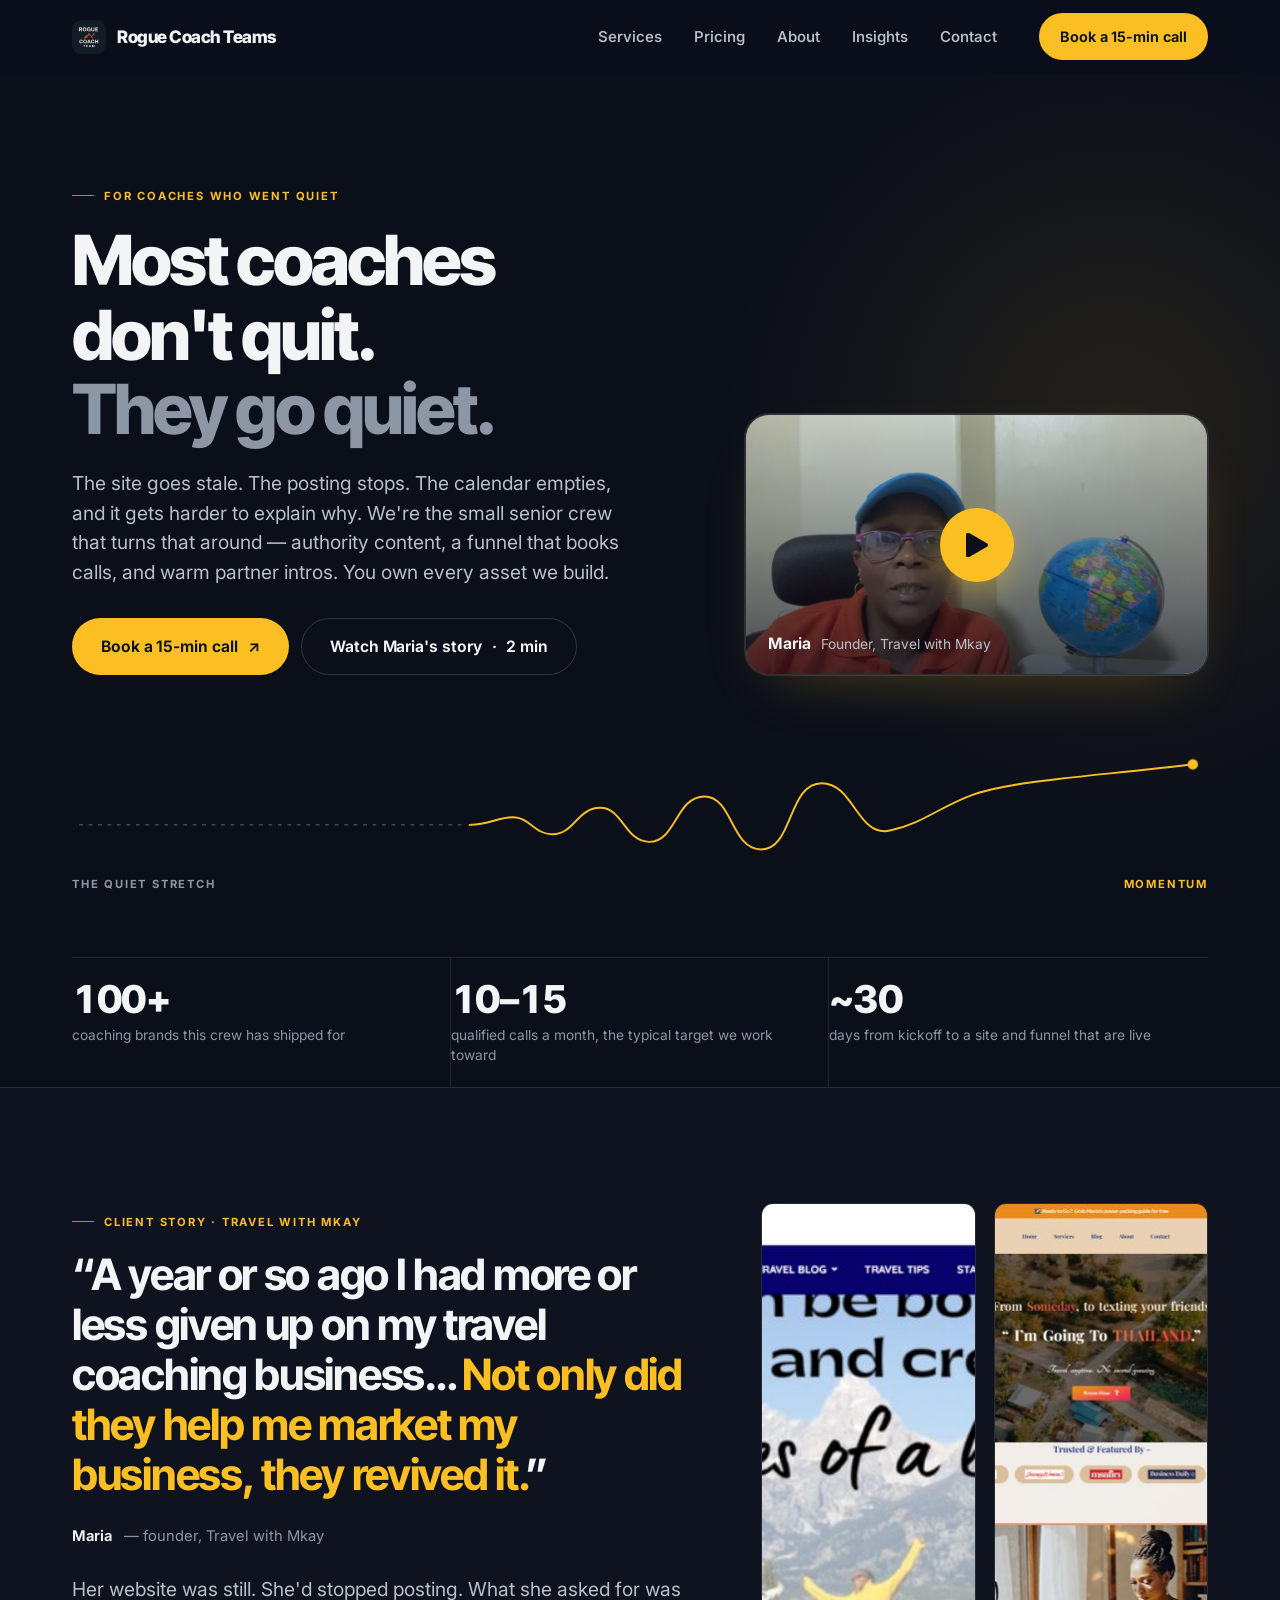
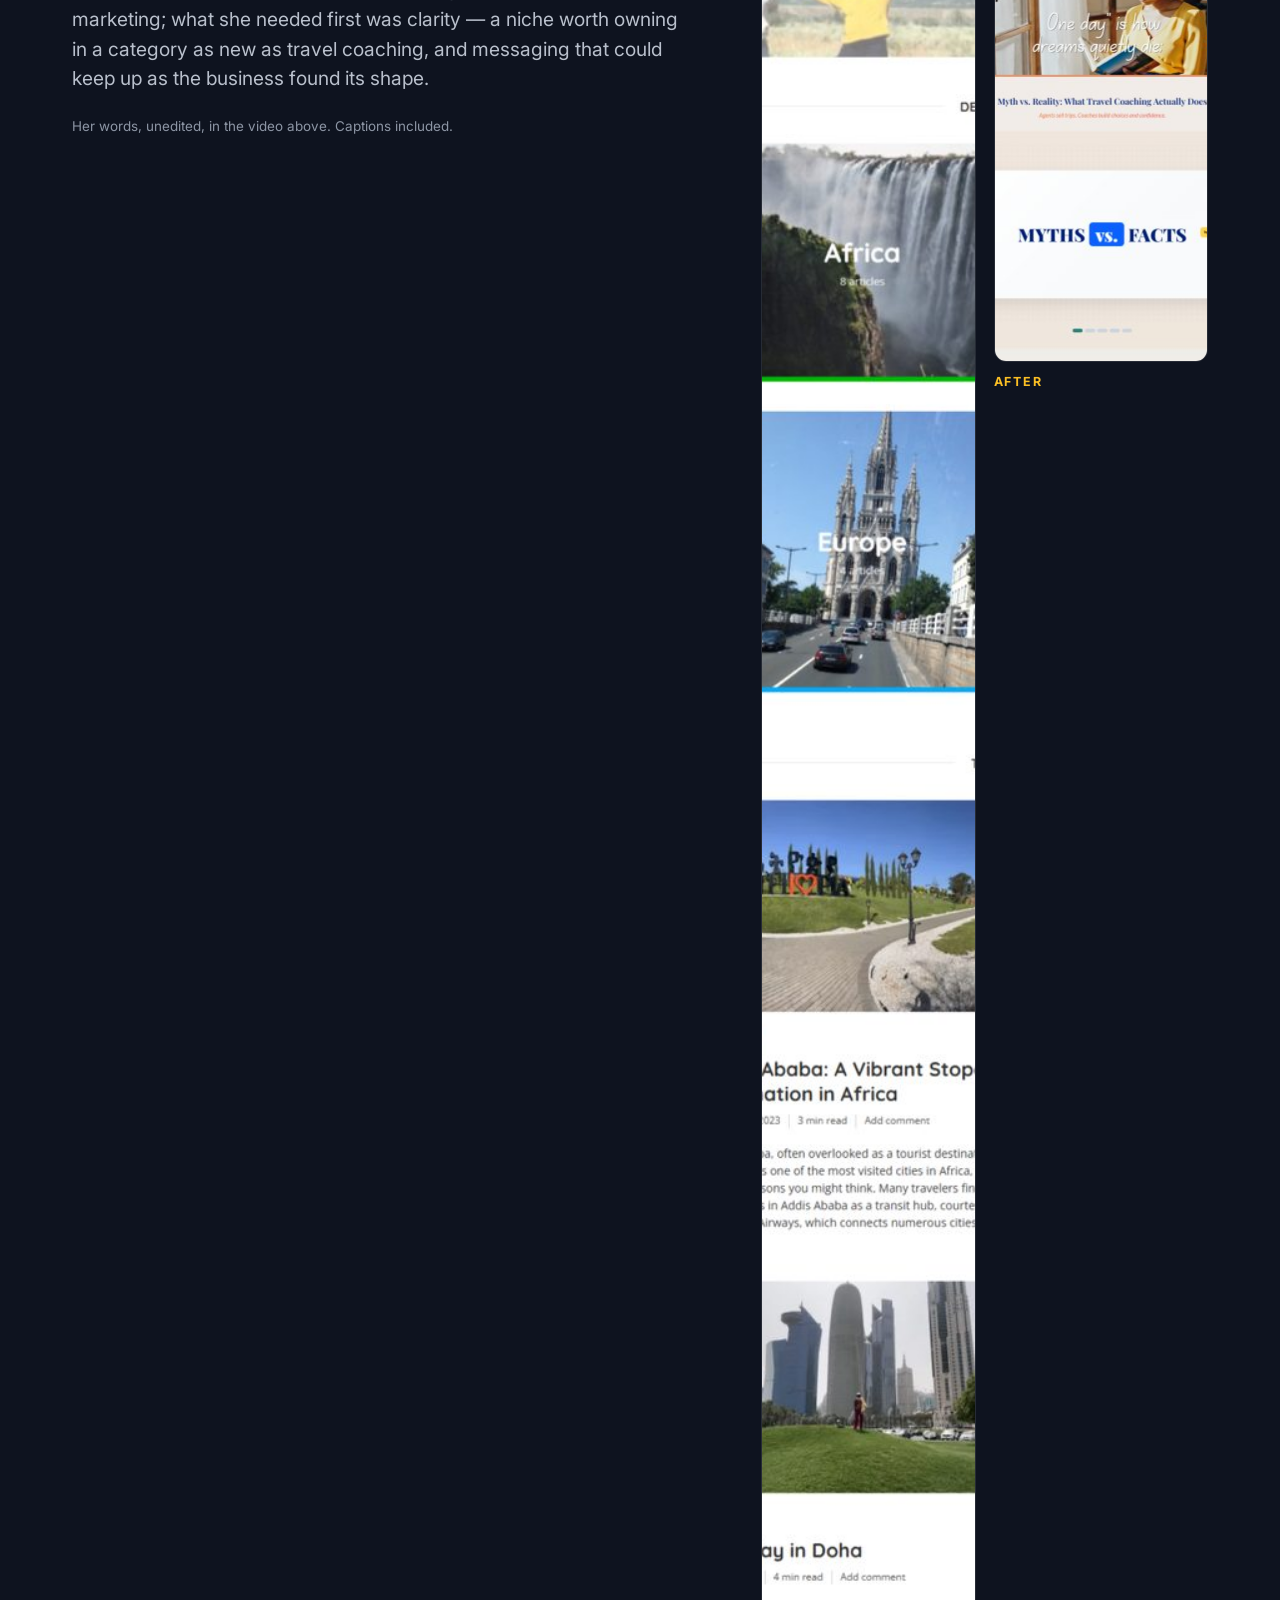
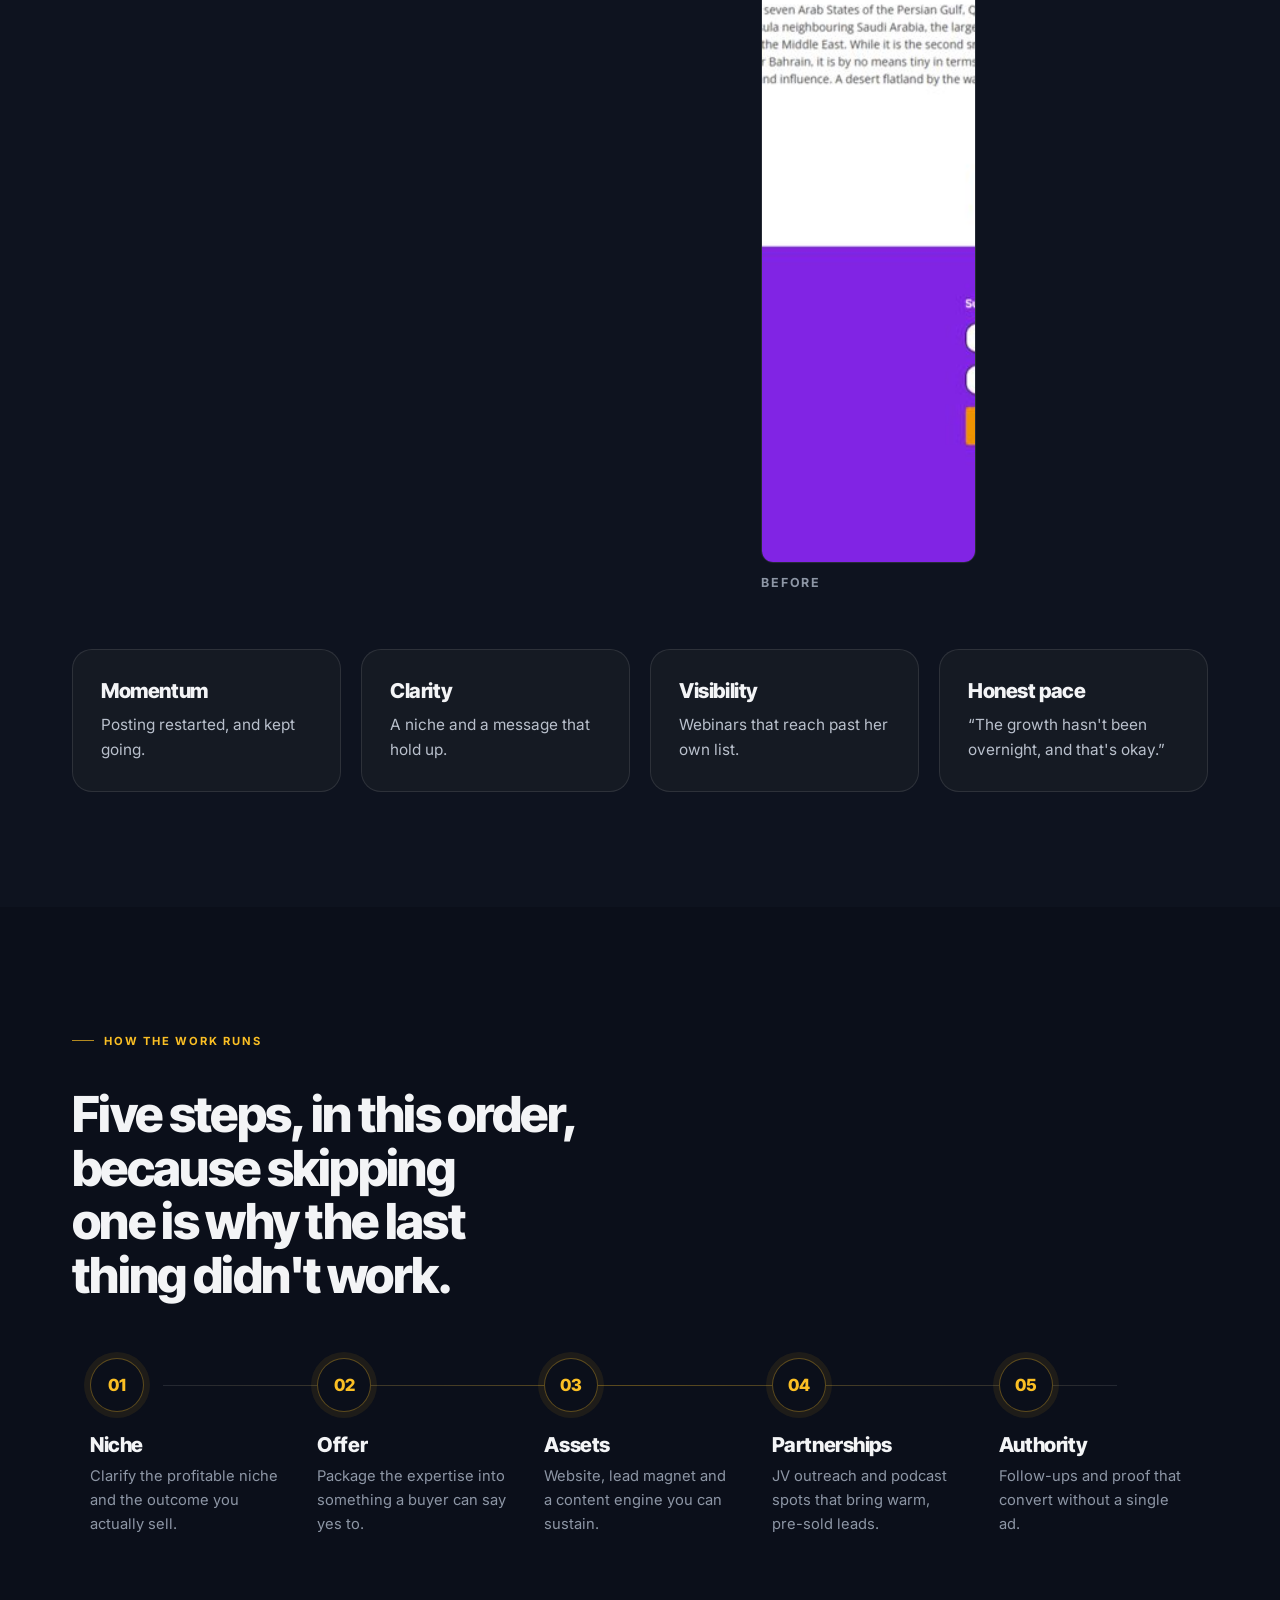
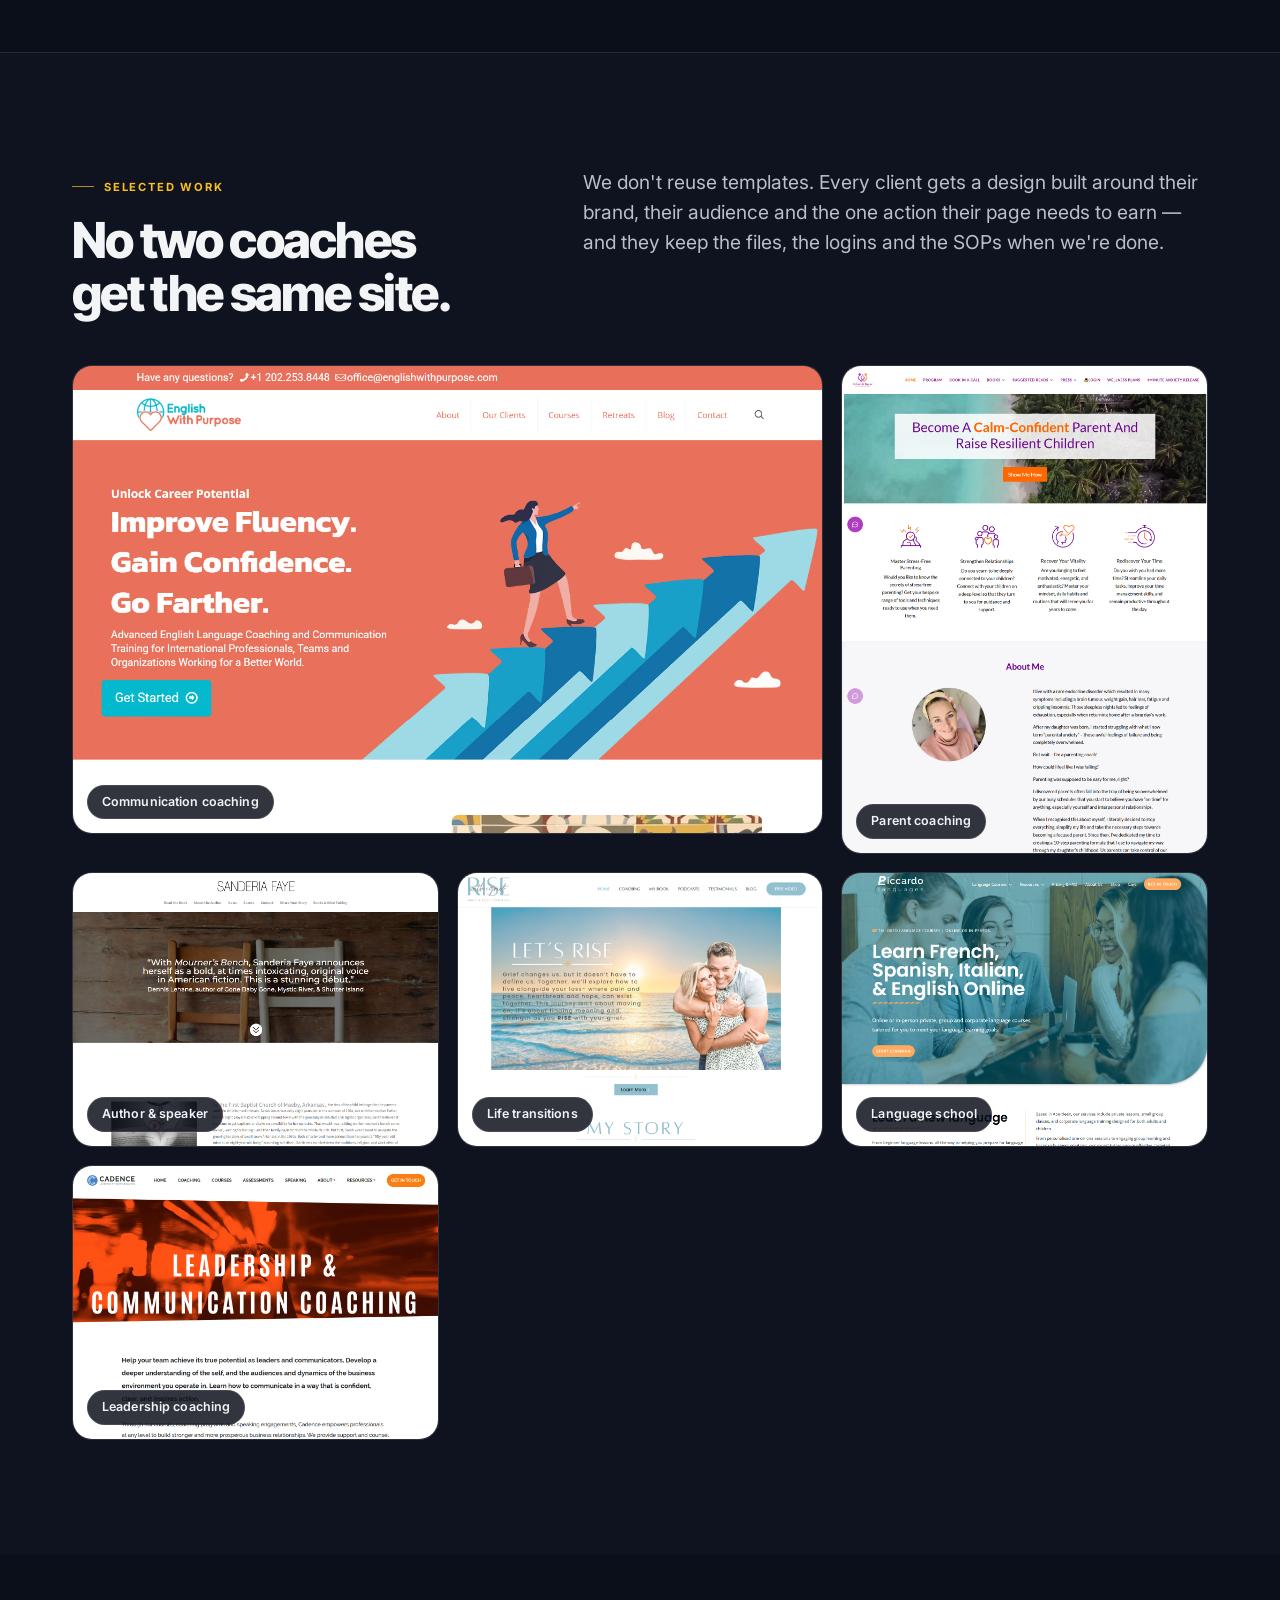
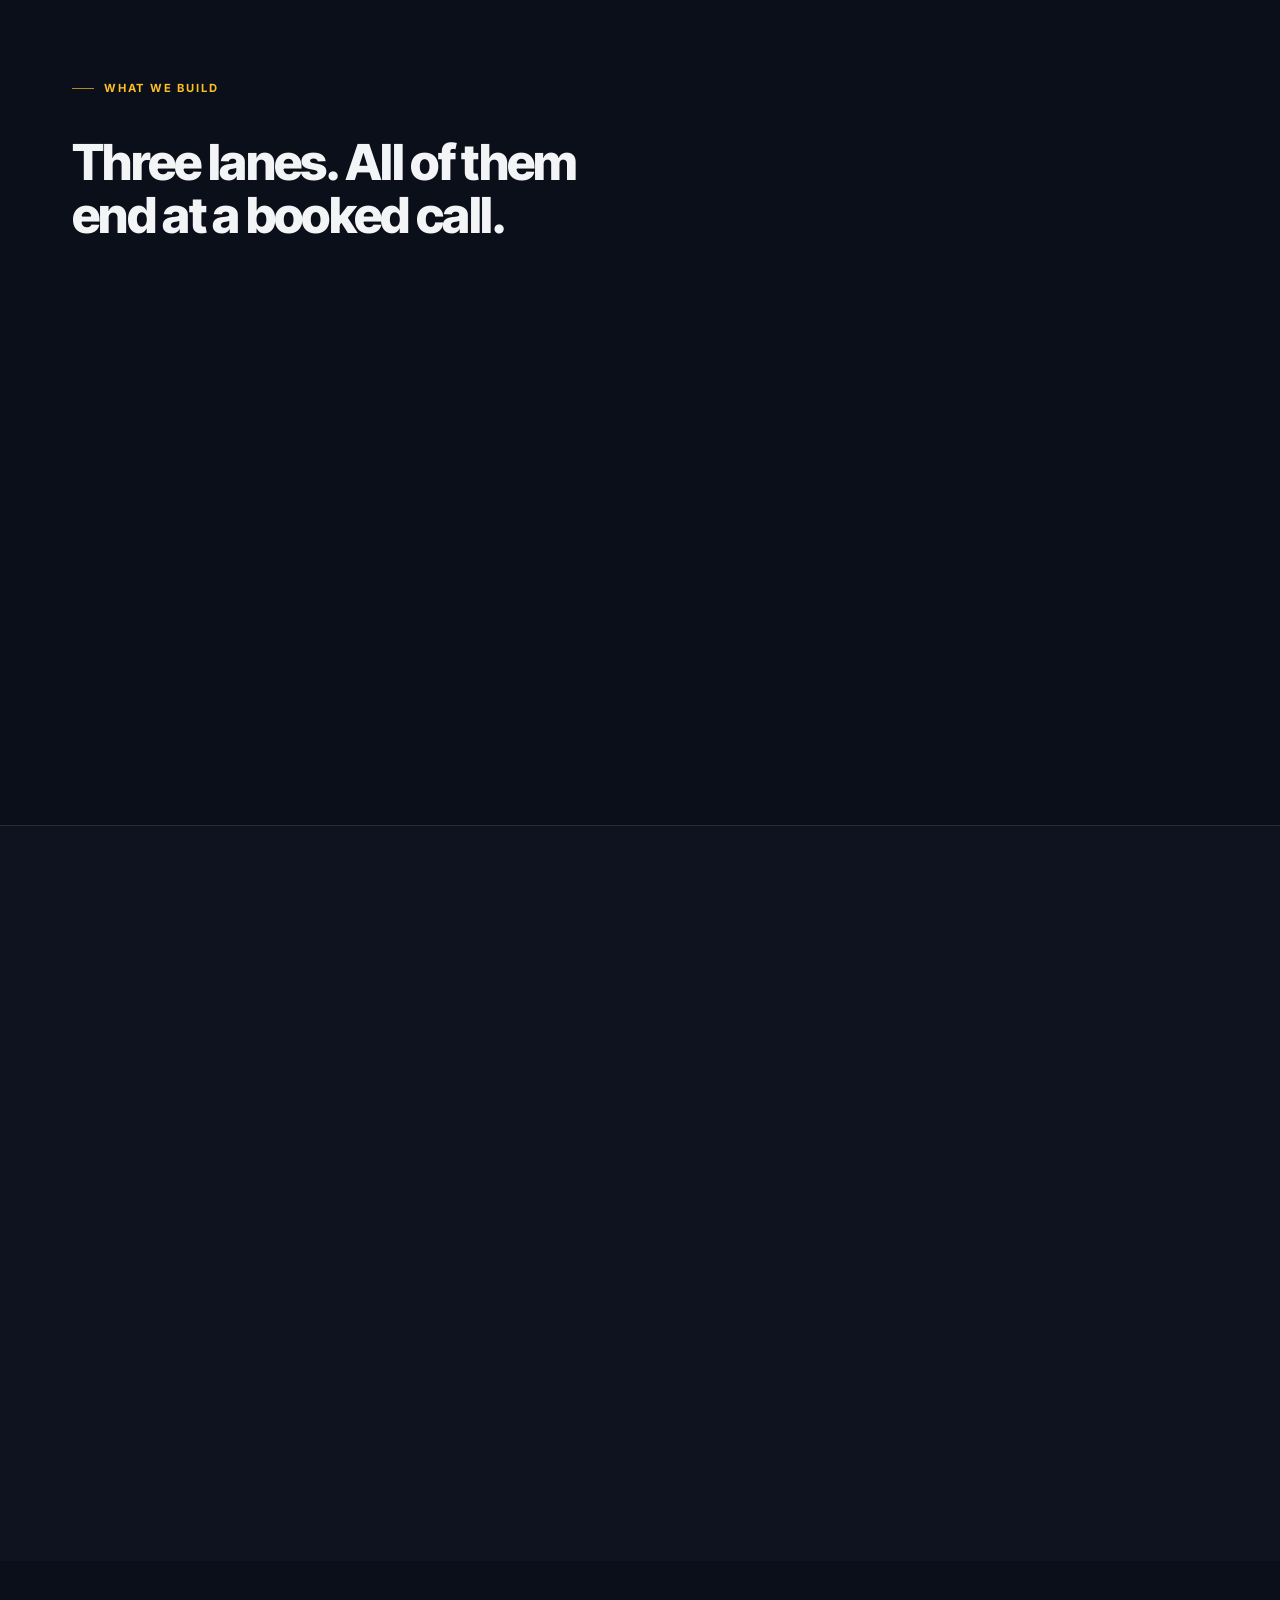
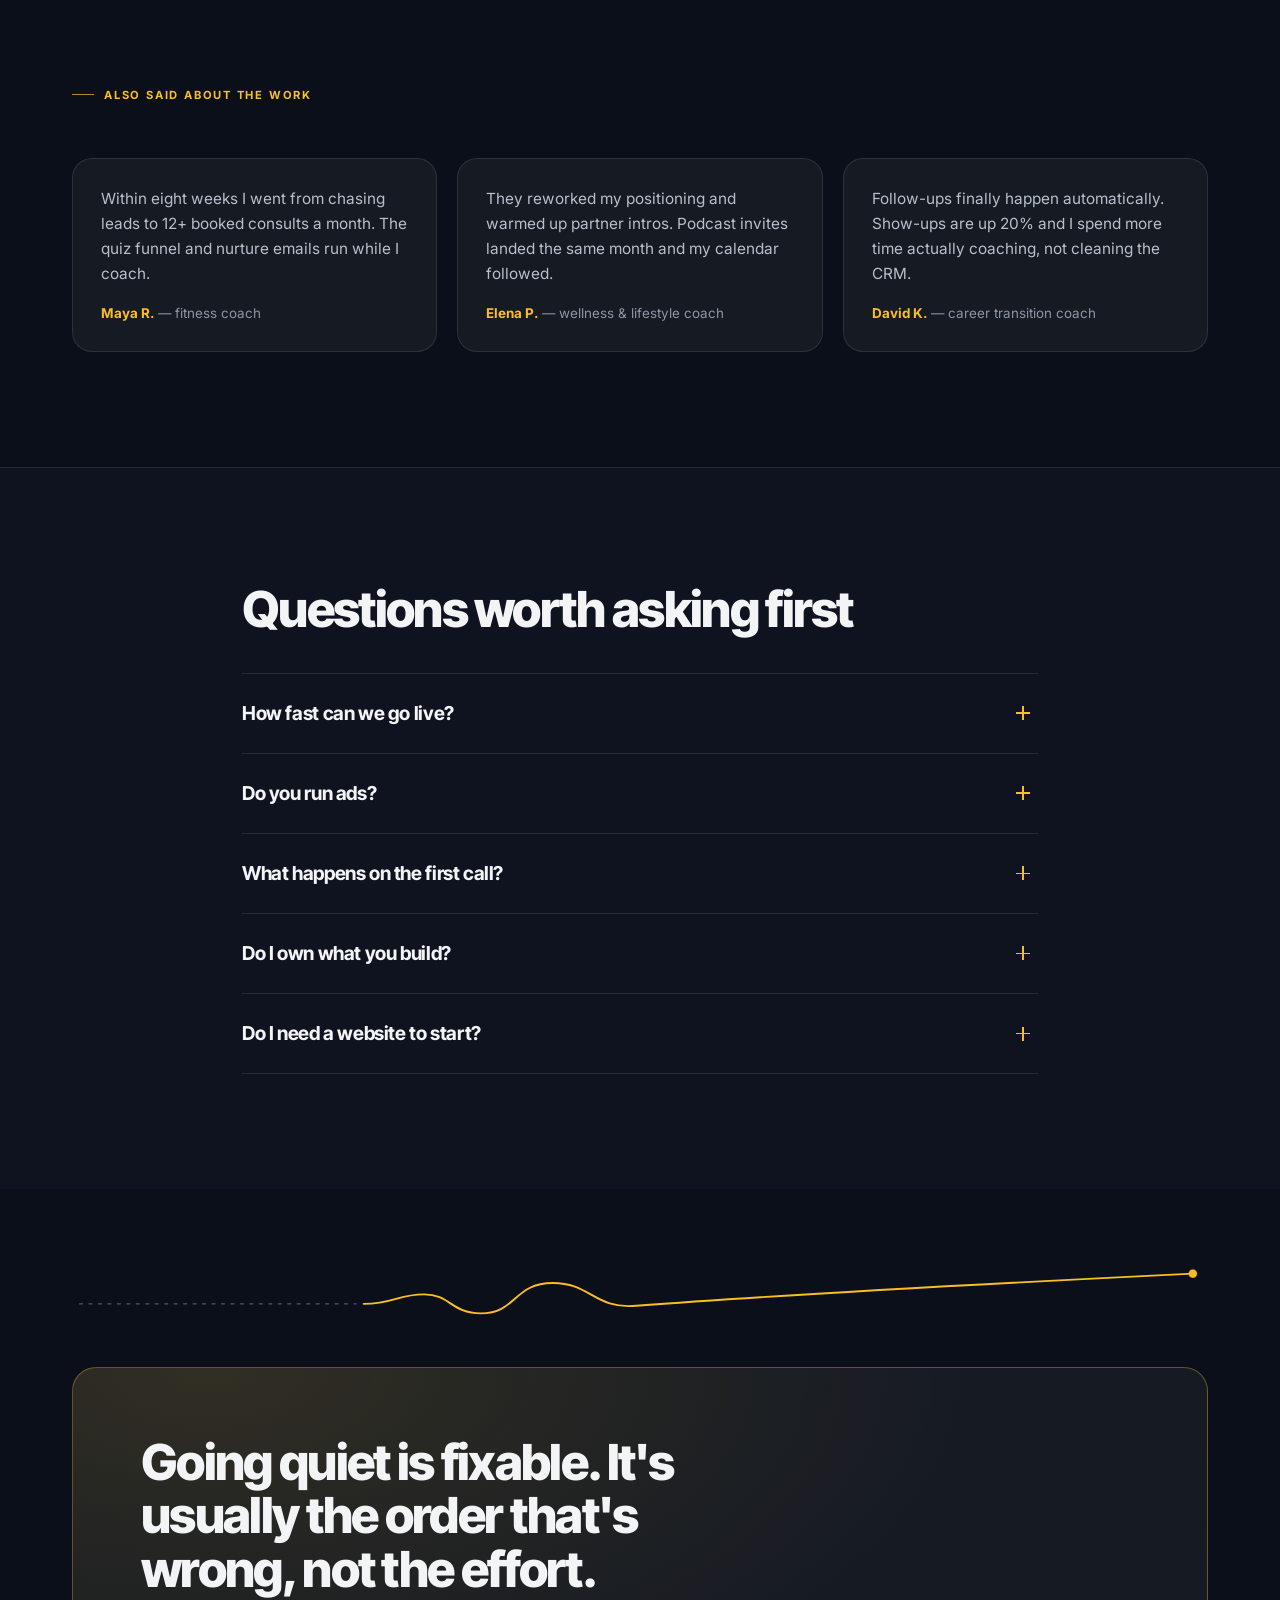
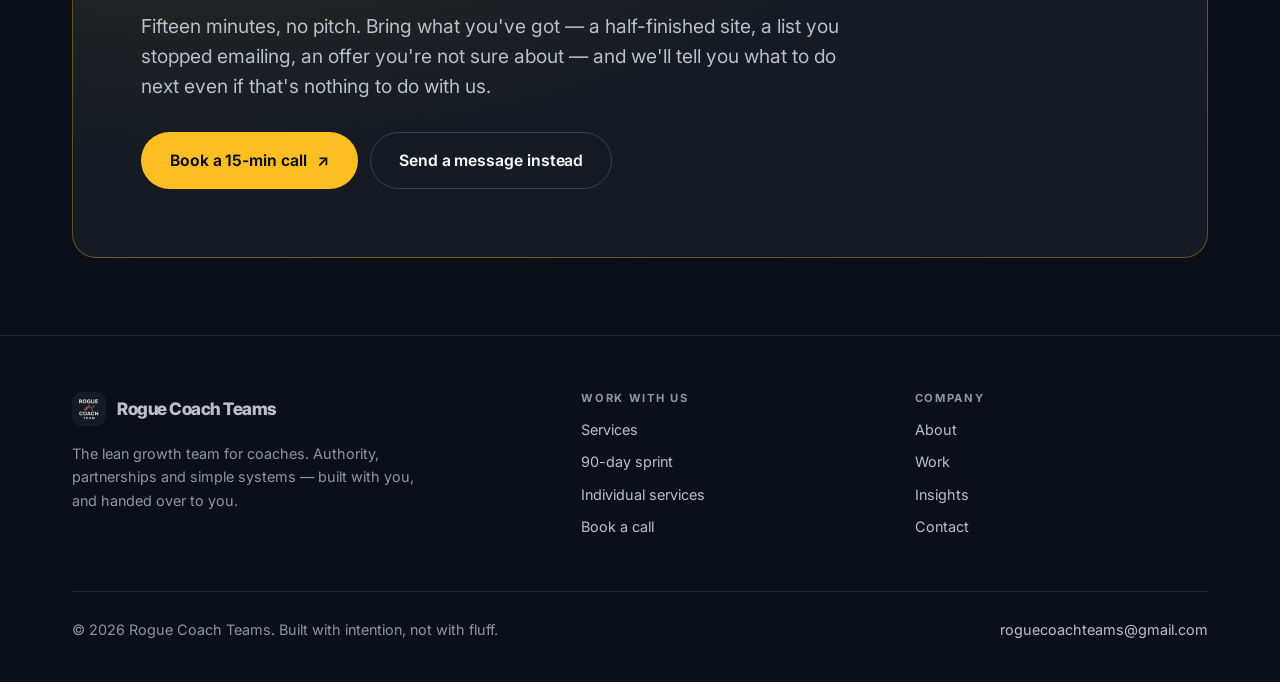
==== index.html @ 7d1ce24f "Rebuild roguecoachteams.com as a static site Hand-written HTML/CSS/vanilla JS, no build step. Follow" ====
<!doctype html>
<html lang="en">
<head>
<meta charset="utf-8">
<meta name="viewport" content="width=device-width, initial-scale=1">
<title>Rogue Coach Teams — the lean growth team for coaches</title>
<meta name="description" content="Coaches don't quit, they go quiet. Rogue Coach Teams builds the authority content, funnel and warm partner intros that get your calendar full again — and you own every asset.">
<link rel="canonical" href="https://roguecoachteams.com/">
<meta property="og:title" content="Rogue Coach Teams — the lean growth team for coaches">
<meta property="og:description" content="Authority content, a funnel that books calls, and warm partner intros. Built by a small senior crew. You keep every asset.">
<meta property="og:type" content="website">
<meta property="og:image" content="https://roguecoachteams.com/assets/img/logo.png">
<link rel="icon" href="assets/img/logo.png">
<link rel="preconnect" href="https://fonts.googleapis.com">
<link rel="preconnect" href="https://fonts.gstatic.com" crossorigin>
<link href="https://fonts.googleapis.com/css2?family=Inter+Tight:wght@600;700;800&family=Inter:wght@400;500;600;700&display=swap" rel="stylesheet">
<link rel="stylesheet" href="assets/css/site.css">
<script>
/* Reveal animations only apply when JS is alive. If site.js never runs,
   the flag is pulled back off and the page renders as plain markup. */
(function(d){d.className+=' js';setTimeout(function(){
  if(!document.body||!document.body.classList.contains('is-ready'))
    d.className=d.className.replace(' js','');},2500);})(document.documentElement);
</script>
</head>
<body>
<a class="skip" href="#main">Skip to content</a>

<header class="hdr">
  <div class="wrap hdr__in">
    <a class="brand" href="index.html">
      <img src="assets/img/logo.png" alt="" width="34" height="34">
      Rogue Coach Teams
    </a>
    <nav class="nav" aria-label="Primary">
      <a href="services.html">Services</a>
      <a href="pricing.html">Pricing</a>
      <a href="about.html">About</a>
      <a href="insights.html">Insights</a>
      <a href="contact.html">Contact</a>
    </nav>
    <a class="btn btn--sm" href="https://calendly.com/roguecoachteams/rebel-strategy-call">Book a 15-min call</a>
    <button class="burger" type="button" aria-expanded="false" aria-controls="drawer" aria-label="Menu"><span></span></button>
  </div>
</header>

<nav class="drawer" id="drawer" aria-label="Mobile">
  <a href="services.html">Services</a>
  <a href="pricing.html">Pricing</a>
  <a href="about.html">About</a>
  <a href="insights.html">Insights</a>
  <a href="contact.html">Contact</a>
  <a class="btn" href="https://calendly.com/roguecoachteams/rebel-strategy-call">Book a 15-min call</a>
</nav>

<main id="main">

  <!-- ============================================================ HERO -->
  <section class="hero">
    <div class="wrap">
      <div class="hero__grid">
        <div>
          <p class="label lift" style="--d:60ms">For coaches who went quiet</p>
          <h1 class="lift" style="--d:140ms">Most coaches<br>don't quit.<span class="quiet">They go quiet.</span></h1>
          <p class="lede hero__lede lift" style="--d:260ms">
            The site goes stale. The posting stops. The calendar empties, and it gets
            harder to explain why. We're the small senior crew that turns that around —
            authority content, a funnel that books calls, and warm partner intros.
            You own every asset we build.
          </p>
          <div class="hero__cta lift" style="--d:360ms">
            <a class="btn" href="https://calendly.com/roguecoachteams/rebel-strategy-call">
              Book a 15-min call <span class="arw" aria-hidden="true">↗</span>
            </a>
            <a class="btn btn--ghost" href="#maria">Watch Maria's story <span aria-hidden="true">·</span> 2 min</a>
          </div>
        </div>

        <div class="hero__vid lift" style="--d:460ms">
          <div class="vidcard" data-video>
            <video preload="none" playsinline poster="assets/video/maria-poster.jpg"
                   aria-label="Maria, founder of Travel with Mkay, on working with Rogue Coach Teams">
              <source src="assets/video/maria-testimonial.mp4" type="video/mp4">
              <track kind="captions" src="assets/video/maria.vtt" srclang="en" label="English" default>
            </video>
            <button class="vidcard__play" type="button">
              <span class="vidcard__ring" aria-hidden="true">
                <svg width="22" height="24" viewBox="0 0 22 24" fill="currentColor"><path d="M21 10.27a2 2 0 0 1 0 3.46L3 24.12A2 2 0 0 1 0 22.39V1.61A2 2 0 0 1 3 -.12z"/></svg>
              </span>
              <span class="sr-only">Play Maria's testimonial, 2 minutes</span>
            </button>
            <div class="vidcard__meta">
              <span class="vidcard__who">Maria</span>
              <span class="vidcard__what">Founder, Travel with Mkay</span>
            </div>
          </div>
        </div>
      </div>

      <!-- The signature: a coach's visibility over time. Flat, then a rhythm,
           then a climb. It draws itself once when the page loads. -->
      <div class="hero__signal">
        <svg class="signal signal--load" viewBox="0 0 1200 120" role="img"
             aria-label="A flat, silent line that finds a rhythm and then climbs.">
          <path class="signal__flat" d="M 8 78 L 412 78"/>
          <path class="signal__path" d="M 420 78
            C 442 78 448 70 466 70 C 484 70 488 88 508 88
            C 530 88 534 60 558 60 C 582 60 584 96 610 96
            C 638 96 638 48 668 48 C 698 48 696 104 728 104
            C 762 104 756 34 792 34 C 826 34 830 92 864 84
            C 900 76 918 58 952 46 C 1000 30 1090 26 1184 14"/>
          <circle class="signal__dot" cx="1184" cy="14" r="5.5"/>
        </svg>
        <p class="signal__caps">
          <span>The quiet stretch</span>
          <span class="gold">Momentum</span>
        </p>
      </div>

      <div class="metrics">
        <div class="metric">
          <div class="metric__n" data-count="100" data-suffix="+">100+</div>
          <p class="metric__l">coaching brands this crew has shipped for</p>
        </div>
        <div class="metric">
          <div class="metric__n">10&ndash;15</div>
          <p class="metric__l">qualified calls a month, the typical target we work toward</p>
        </div>
        <div class="metric">
          <div class="metric__n" data-count="30" data-prefix="~">~30</div>
          <p class="metric__l">days from kickoff to a site and funnel that are live</p>
        </div>
      </div>
    </div>
  </section>

  <!-- ================================================== MARIA — the proof -->
  <section class="band band--alt band--edge" id="maria">
    <div class="wrap">
      <div class="split split--7-5 split--top">
        <div class="rise">
          <p class="label">Client story · Travel with Mkay</p>
          <blockquote class="pull">
            “A year or so ago I had more or less given up on my travel coaching
            business… <em>Not only did they help me market my business, they revived it.</em>”
          </blockquote>
          <p class="pull__by"><b>Maria</b> — founder, Travel with Mkay</p>
          <p class="lede" style="margin-top:26px">
            Her website was still. She'd stopped posting. What she asked for was marketing;
            what she needed first was clarity — a niche worth owning in a category as new as
            travel coaching, and messaging that could keep up as the business found its shape.
          </p>
          <p class="tiny" style="margin-top:18px">
            Her words, unedited, in the video above. Captions included.
          </p>
        </div>

        <div class="rise" style="--d:120ms">
          <div class="ba">
            <figure>
              <img src="assets/img/maria-old-home.jpg" alt="Maria's original website: a dense, dated purple layout" loading="lazy" width="1126" height="2560">
              <figcaption>Before</figcaption>
            </figure>
            <figure>
              <img src="assets/img/client-mkay.jpg" alt="The rebuilt Travel with Mkay site: clear hero, one offer, one next step" loading="lazy" width="500" height="759">
              <figcaption>After</figcaption>
            </figure>
          </div>
        </div>
      </div>

      <div class="grid grid--4 rise" style="margin-top:56px">
        <div class="card"><h3>Momentum</h3><p>Posting restarted, and kept going.</p></div>
        <div class="card"><h3>Clarity</h3><p>A niche and a message that hold up.</p></div>
        <div class="card"><h3>Visibility</h3><p>Webinars that reach past her own list.</p></div>
        <div class="card"><h3>Honest pace</h3><p>“The growth hasn't been overnight, and that's okay.”</p></div>
      </div>
    </div>
  </section>

  <!-- ======================================================== THE ENGINE -->
  <section class="band">
    <div class="wrap">
      <div class="stack" style="max-width:52ch;margin-bottom:56px">
        <p class="label">How the work runs</p>
        <h2>Five steps, in this order, because skipping one is why the last thing didn't work.</h2>
      </div>

      <div class="engine">
        <div class="step">
          <div class="step__pin">01</div>
          <h3>Niche</h3>
          <p>Clarify the profitable niche and the outcome you actually sell.</p>
        </div>
        <div class="step">
          <div class="step__pin">02</div>
          <h3>Offer</h3>
          <p>Package the expertise into something a buyer can say yes to.</p>
        </div>
        <div class="step">
          <div class="step__pin">03</div>
          <h3>Assets</h3>
          <p>Website, lead magnet and a content engine you can sustain.</p>
        </div>
        <div class="step">
          <div class="step__pin">04</div>
          <h3>Partnerships</h3>
          <p>JV outreach and podcast spots that bring warm, pre-sold leads.</p>
        </div>
        <div class="step">
          <div class="step__pin">05</div>
          <h3>Authority</h3>
          <p>Follow-ups and proof that convert without a single ad.</p>
        </div>
      </div>
    </div>
  </section>

  <!-- ============================================================== WORK -->
  <section class="band band--alt band--edge" id="work">
    <div class="wrap">
      <div class="split split--5-7 split--top" style="margin-bottom:44px">
        <div class="rise">
          <p class="label">Selected work</p>
          <h2>No two coaches get the same site.</h2>
        </div>
        <p class="lede rise" style="--d:80ms">
          We don't reuse templates. Every client gets a design built around their brand,
          their audience and the one action their page needs to earn — and they keep the
          files, the logins and the SOPs when we're done.
        </p>
      </div>

      <div class="mosaic rise">
        <div class="shot shot--a"><img src="assets/img/work-2.avif" alt="Client site: a communication coaching brand" loading="lazy"><span class="shot__tag">Communication coaching</span></div>
        <div class="shot shot--b"><img src="assets/img/work-1.avif" alt="Client site: a calm-confident parenting coach" loading="lazy"><span class="shot__tag">Parent coaching</span></div>
        <div class="shot shot--c"><img src="assets/img/work-3.avif" alt="Client site: an author and speaker" loading="lazy"><span class="shot__tag">Author &amp; speaker</span></div>
        <div class="shot shot--d"><img src="assets/img/work-4.avif" alt="Client site: a life transitions coach" loading="lazy"><span class="shot__tag">Life transitions</span></div>
        <div class="shot shot--e"><img src="assets/img/work-5.avif" alt="Client site: an online language school" loading="lazy"><span class="shot__tag">Language school</span></div>
        <div class="shot shot--e"><img src="assets/img/work-6.avif" alt="Client site: a leadership coaching practice" loading="lazy"><span class="shot__tag">Leadership coaching</span></div>
      </div>
    </div>
  </section>

  <!-- ========================================================== SERVICES -->
  <section class="band">
    <div class="wrap">
      <div class="stack" style="max-width:50ch;margin-bottom:48px">
        <p class="label">What we build</p>
        <h2>Three lanes. All of them end at a booked call.</h2>
      </div>

      <div class="grid grid--2 rise">
        <article class="card">
          <h3>Lead funnels that book calls</h3>
          <p>Quiz, landing page and email sequence, written and wired to your calendar so traffic turns into conversations instead of bounces.</p>
          <p class="tiny" style="margin-top:16px">Typical target: +10 qualified calls a month.</p>
        </article>
        <article class="card">
          <h3>Authority &amp; JV engine</h3>
          <p>LinkedIn positioning plus partner and podcast outreach, so you get introduced rather than ignored. Warm rooms beat cold ads.</p>
          <p class="tiny" style="margin-top:16px">Typical target: 10–15 partner intros a month.</p>
        </article>
        <article class="card">
          <h3>Sales &amp; launch systems</h3>
          <p>Automation, reminders and a pipeline simple enough that you'll actually keep using it. More of the calls you book actually show up.</p>
          <p class="tiny" style="margin-top:16px">Typical lift: show-up rate up around 18%.</p>
        </article>
        <article class="card" style="display:flex;flex-direction:column;justify-content:space-between">
          <div>
            <h3>Not sure which one you need?</h3>
            <p>That's the normal starting point. We'll audit what you have, then recommend the smallest next step that moves the number — with options by budget and timeline.</p>
          </div>
          <p style="margin-top:20px"><a class="tlink" href="contact.html">Get a custom plan <span aria-hidden="true">→</span></a></p>
        </article>
      </div>
    </div>
  </section>

  <!-- =========================================================== PRICING -->
  <section class="band band--alt band--edge">
    <div class="wrap">
      <div class="split split--5-7 split--top" style="margin-bottom:44px">
        <div class="rise">
          <p class="label">Two ways to start</p>
          <h2>Commit to a sprint, or buy one thing.</h2>
        </div>
        <p class="lede rise" style="--d:80ms">
          The 90-day sprint runs the whole playbook — content, funnel and JV outreach on a
          weekly cadence. Individual services are for when you already know the one lever
          you're missing. You can switch from one to the other and we'll credit the overlap.
        </p>
      </div>

      <div class="grid grid--2 rise">
        <article class="card">
          <p class="label label--plain">90-day sprint</p>
          <h3 style="font-size:clamp(1.5rem,2.4vw,2rem);margin-bottom:14px">$900 – $3,600</h3>
          <p>Three scopes of the same playbook. Social, funnels, email, JV leads and launches, with unlimited edits and a monthly report. You own everything at handover.</p>
          <p style="margin-top:22px"><a class="btn" href="sprint.html">Compare the three packages <span class="arw" aria-hidden="true">↗</span></a></p>
        </article>
        <article class="card">
          <p class="label label--plain">Individual services</p>
          <h3 style="font-size:clamp(1.5rem,2.4vw,2rem);margin-bottom:14px">$99 – $699</h3>
          <p>Twelve fixed-price builds: branding, website, funnel page, SEO, podcast launch, automations, JV lead generation, book publishing and more. Fixed scope, fixed price.</p>
          <p style="margin-top:22px"><a class="btn btn--ghost" href="pricing.html">Browse all 12 services <span class="arw" aria-hidden="true">↗</span></a></p>
        </article>
      </div>
    </div>
  </section>

  <!-- ====================================================== TESTIMONIALS -->
  <section class="band">
    <div class="wrap">
      <p class="label">Also said about the work</p>
      <div class="grid rise" style="margin-top:36px">
        <figure class="card" style="margin:0">
          <blockquote style="margin:0"><p>Within eight weeks I went from chasing leads to 12+ booked consults a month. The quiz funnel and nurture emails run while I coach.</p></blockquote>
          <figcaption class="tiny" style="margin-top:16px"><b class="gold">Maya R.</b> — fitness coach</figcaption>
        </figure>
        <figure class="card" style="margin:0">
          <blockquote style="margin:0"><p>They reworked my positioning and warmed up partner intros. Podcast invites landed the same month and my calendar followed.</p></blockquote>
          <figcaption class="tiny" style="margin-top:16px"><b class="gold">Elena P.</b> — wellness &amp; lifestyle coach</figcaption>
        </figure>
        <figure class="card" style="margin:0">
          <blockquote style="margin:0"><p>Follow-ups finally happen automatically. Show-ups are up 20% and I spend more time actually coaching, not cleaning the CRM.</p></blockquote>
          <figcaption class="tiny" style="margin-top:16px"><b class="gold">David K.</b> — career transition coach</figcaption>
        </figure>
      </div>
    </div>
  </section>

  <!-- =============================================================== FAQ -->
  <section class="band band--alt band--edge">
    <div class="wrap wrap--narrow">
      <h2 style="margin-bottom:36px">Questions worth asking first</h2>
      <div class="faq">
        <details>
          <summary>How fast can we go live?</summary>
          <div class="faq__a">Most coaches are live in about 30 days — design, copy, tech and automations included. The 90-day sprint keeps iterating after that.</div>
        </details>
        <details>
          <summary>Do you run ads?</summary>
          <div class="faq__a">Not first. We build organic and partner traffic before anyone spends on ads, because ads to a funnel that doesn't convert just makes the loss faster. Ads stay optional, later.</div>
        </details>
        <details>
          <summary>What happens on the first call?</summary>
          <div class="faq__a">Fifteen minutes on your niche, your offer, your pricing and the fastest honest path to 10–15 calls a month. If a smaller step is smarter than working with us, we'll say so.</div>
        </details>
        <details>
          <summary>Do I own what you build?</summary>
          <div class="faq__a">Yes — files, logins, copy, automations and SOPs, all of it, handed over at the end. Nothing is locked to a platform we control.</div>
        </details>
        <details>
          <summary>Do I need a website to start?</summary>
          <div class="faq__a">No. If you're early we'll ship a minimal funnel and book calls first. Website polish can follow once there's something to polish it for.</div>
        </details>
      </div>
    </div>
  </section>

  <!-- ============================================================ FINALE -->
  <section class="band band--tight">
    <div class="wrap">
      <svg class="signal signal--scroll" viewBox="0 0 1200 60" role="presentation" aria-hidden="true" style="margin-bottom:44px">
        <path class="signal__flat" d="M 8 40 L 300 40"/>
        <path class="signal__path" d="M 308 40 C 340 40 344 30 372 30 C 400 30 400 50 432 50
          C 470 50 466 18 508 18 C 548 18 552 46 596 42 C 700 34 900 22 1184 8"/>
        <circle class="signal__dot" cx="1184" cy="8" r="4.5"/>
      </svg>

      <div class="finale rise">
        <h2>Going quiet is fixable. It's usually the order that's wrong, not the effort.</h2>
        <p class="lede">
          Fifteen minutes, no pitch. Bring what you've got — a half-finished site, a list you
          stopped emailing, an offer you're not sure about — and we'll tell you what to do next
          even if that's nothing to do with us.
        </p>
        <div class="hero__cta">
          <a class="btn" href="https://calendly.com/roguecoachteams/rebel-strategy-call">
            Book a 15-min call <span class="arw" aria-hidden="true">↗</span>
          </a>
          <a class="btn btn--ghost" href="contact.html">Send a message instead</a>
        </div>
      </div>
    </div>
  </section>

</main>

<footer class="ftr">
  <div class="wrap">
    <div class="ftr__grid">
      <div>
        <a class="brand" href="index.html" style="margin-bottom:16px">
          <img src="assets/img/logo.png" alt="" width="34" height="34">
          Rogue Coach Teams
        </a>
        <p style="max-width:38ch">The lean growth team for coaches. Authority, partnerships and
          simple systems — built with you, and handed over to you.</p>
      </div>
      <div>
        <h4>Work with us</h4>
        <ul>
          <li><a href="services.html">Services</a></li>
          <li><a href="sprint.html">90-day sprint</a></li>
          <li><a href="pricing.html">Individual services</a></li>
          <li><a href="https://calendly.com/roguecoachteams/rebel-strategy-call">Book a call</a></li>
        </ul>
      </div>
      <div>
        <h4>Company</h4>
        <ul>
          <li><a href="about.html">About</a></li>
          <li><a href="index.html#work">Work</a></li>
          <li><a href="insights.html">Insights</a></li>
          <li><a href="contact.html">Contact</a></li>
        </ul>
      </div>
    </div>
    <div class="ftr__base">
      <span>© 2026 Rogue Coach Teams. Built with intention, not with fluff.</span>
      <a href="mailto:roguecoachteams@gmail.com">roguecoachteams@gmail.com</a>
    </div>
  </div>
</footer>

<script src="assets/js/site.js"></script>
</body>
</html>
---- assets/css/site.css ----
/* ==========================================================================
   Rogue Coach Teams — site.css
   Palette, type and component rules follow Rogue Coach Teams Brand
   Guidelines v1.0 (Midnight/Graphite surfaces, Gold 500 accent, Inter,
   pill buttons, 20-24px radii, soft gold glow instead of hard shadows).

   Section order in this file:
     1. Tokens
     2. Reset + base
     3. Typography
     4. Layout primitives
     5. Buttons + links
     6. Header / nav
     7. Signal line (signature element)
     8. Hero
     9. Sections + components
    10. Footer
    11. Motion
    12. Media queries  <-- always last, so they win
   ========================================================================== */

/* ------------------------------------------------------------------ 1. Tokens */
:root {
  --ink: #0b0f1a;          /* Midnight 900 — base surface */
  --ink-2: #0e131f;        /* alternating band */
  --panel: #151a23;        /* Graphite 800 — cards */
  --panel-2: #1b212d;      /* raised card */
  --gold: #fbbf24;         /* Gold 500 — accent + primary CTA */
  --gold-deep: #e6a400;    /* Gold 600 */
  --paper: #f3f4f6;        /* Slate 100 — near-white text */
  --mute: #b9c0cc;         /* secondary text */
  --faint: #8d96a5;        /* tertiary text, still AA on Midnight */
  --line: rgba(255, 255, 255, 0.10);
  --line-2: rgba(255, 255, 255, 0.16);
  --gold-line: rgba(251, 191, 36, 0.34);
  --gold-wash: rgba(251, 191, 36, 0.08);
  --success: #22c55e;

  --r-sm: 12px;
  --r: 20px;
  --r-lg: 24px;
  --r-pill: 999px;

  --maxw: 1200px;
  --gut: 32px;

  --display: "Inter Tight", "Inter", system-ui, -apple-system, "Segoe UI", sans-serif;
  --body: "Inter", system-ui, -apple-system, "Segoe UI", Arial, sans-serif;

  --ease: cubic-bezier(0.22, 1, 0.36, 1);
  --ease-soft: cubic-bezier(0.4, 0, 0.2, 1);
  --glow: 0 0 0 1px var(--line), 0 24px 60px -30px rgba(251, 191, 36, 0.30);
}

/* ------------------------------------------------------- 2. Reset + base */
*,
*::before,
*::after { box-sizing: border-box; }

html {
  scroll-behavior: smooth;
  /* header is 74px; keep anchored sections clear of it */
  scroll-padding-top: 96px;
  background: var(--ink);
  -webkit-text-size-adjust: 100%;
}

body {
  margin: 0;
  background: var(--ink);
  color: var(--paper);
  font-family: var(--body);
  font-size: 17px;
  line-height: 1.62;
  font-weight: 400;
  overflow-x: hidden;
  -webkit-font-smoothing: antialiased;
  -moz-osx-font-smoothing: grayscale;
}

img,
video { max-width: 100%; display: block; }

[hidden] { display: none !important; }

::selection {
  background: var(--gold);
  color: var(--ink);
}

:focus-visible {
  outline: 3px solid var(--gold);
  outline-offset: 3px;
  border-radius: 4px;
}

.skip {
  position: absolute;
  left: -9999px;
  top: 0;
  z-index: 200;
  background: var(--gold);
  color: var(--ink);
  padding: 12px 20px;
  font-weight: 700;
  border-radius: 0 0 var(--r-sm) 0;
}
.skip:focus { left: 0; }

.sr-only {
  position: absolute;
  width: 1px;
  height: 1px;
  padding: 0;
  margin: -1px;
  overflow: hidden;
  clip: rect(0 0 0 0);
  white-space: nowrap;
  border: 0;
}

/* -------------------------------------------------------- 3. Typography */
h1, h2, h3, h4 {
  font-family: var(--display);
  margin: 0;
  font-weight: 800;
  line-height: 1.08;
  letter-spacing: -0.03em;
  text-wrap: balance;
}

h1 { font-size: clamp(2.5rem, 5.4vw, 4.35rem); letter-spacing: -0.042em; }
h2 { font-size: clamp(2rem, 4vw, 3.1rem); letter-spacing: -0.034em; }
h3 { font-size: clamp(1.15rem, 1.6vw, 1.4rem); letter-spacing: -0.02em; line-height: 1.22; }
h4 { font-size: 1.02rem; letter-spacing: -0.012em; font-weight: 700; }

p { margin: 0 0 1.15em; }
p:last-child { margin-bottom: 0; }

a { color: inherit; }

strong { font-weight: 650; color: var(--paper); }

/* Small caps utility label. Used for section kickers and data labels only —
   never as decoration above every single heading. */
.label {
  font-family: var(--body);
  font-size: 0.7rem;
  font-weight: 700;
  letter-spacing: 0.16em;
  text-transform: uppercase;
  color: var(--gold);
  display: inline-flex;
  align-items: center;
  gap: 10px;
  margin: 0 0 18px;
}
.label::before {
  content: "";
  width: 22px;
  height: 1px;
  background: var(--gold);
  opacity: 0.7;
}
.label--plain::before { display: none; }
.label--mute { color: var(--faint); }
.label--mute::before { background: var(--faint); }

.lede {
  font-size: clamp(1.05rem, 1.5vw, 1.22rem);
  color: var(--mute);
  line-height: 1.55;
  max-width: 60ch;
}

.tiny {
  font-size: 0.84rem;
  color: var(--faint);
  line-height: 1.5;
}

.gold { color: var(--gold); }

/* --------------------------------------------------- 4. Layout primitives */
.wrap {
  width: 100%;
  max-width: var(--maxw);
  margin-inline: auto;
  padding-inline: var(--gut);
}
.wrap--narrow { max-width: 860px; }

.band { padding-block: clamp(72px, 9vw, 128px); position: relative; }
.band--tight { padding-block: clamp(56px, 6vw, 88px); }
.band--alt { background: var(--ink-2); }
.band--edge { border-top: 1px solid var(--line); }

/* Deliberately uneven splits — an even 50/50 everywhere is the tell. */
.split {
  display: grid;
  gap: clamp(32px, 5vw, 72px);
  align-items: center;
}
.split--7-5 { grid-template-columns: 1.4fr 1fr; }
.split--5-7 { grid-template-columns: 1fr 1.4fr; }
.split--top { align-items: start; }

.stack > * + * { margin-top: 20px; }
.stack--lg > * + * { margin-top: 32px; }

.rule {
  height: 1px;
  background: var(--line);
  border: 0;
  margin: 0;
}

/* -------------------------------------------------- 5. Buttons and links */
.btn {
  --btn-bg: var(--gold);
  --btn-fg: var(--ink);
  display: inline-flex;
  align-items: center;
  justify-content: center;
  gap: 10px;
  padding: 15px 28px;
  border-radius: var(--r-pill);
  background: var(--btn-bg);
  color: var(--btn-fg);
  font-family: var(--body);
  font-size: 0.98rem;
  font-weight: 650;
  letter-spacing: -0.005em;
  text-decoration: none;
  border: 1px solid transparent;
  cursor: pointer;
  white-space: nowrap;
  transition: transform 0.35s var(--ease), box-shadow 0.35s var(--ease),
              background-color 0.25s var(--ease-soft), color 0.25s var(--ease-soft);
  will-change: transform;
}

.btn:hover {
  transform: translateY(-2px);
  box-shadow: 0 14px 34px -14px rgba(251, 191, 36, 0.65);
}
.btn:active { transform: translateY(0); }

.btn--ghost {
  --btn-bg: transparent;
  --btn-fg: var(--paper);
  border-color: var(--line-2);
}
.btn--ghost:hover {
  --btn-fg: var(--gold);
  border-color: var(--gold-line);
  box-shadow: 0 14px 34px -18px rgba(251, 191, 36, 0.4);
}

.btn--sm { padding: 11px 20px; font-size: 0.9rem; }
.btn--wide { width: 100%; }

.btn .arw { transition: transform 0.35s var(--ease); }
.btn:hover .arw { transform: translate(3px, -3px); }

/* Quiet inline link with a gold underline that draws on hover */
.tlink {
  display: inline-flex;
  align-items: center;
  gap: 8px;
  color: var(--paper);
  text-decoration: none;
  font-weight: 600;
  padding-bottom: 3px;
  background-image: linear-gradient(var(--gold), var(--gold));
  background-repeat: no-repeat;
  background-position: 0 100%;
  background-size: 0% 2px;
  transition: background-size 0.4s var(--ease), color 0.3s var(--ease-soft);
}
.tlink:hover,
.tlink:focus-visible {
  color: var(--gold);
  background-size: 100% 2px;
}

/* ------------------------------------------------------- 6. Header / nav */
.hdr {
  position: sticky;
  top: 0;
  z-index: 90;
  background: rgba(11, 15, 26, 0.78);
  border-bottom: 1px solid transparent;
  transition: background-color 0.3s var(--ease-soft), border-color 0.3s var(--ease-soft);
}
/* backdrop-filter creates a containing block for fixed children, so the
   mobile drawer is a sibling of .hdr, never a descendant. */
@supports (backdrop-filter: blur(14px)) or (-webkit-backdrop-filter: blur(14px)) {
  .hdr {
    backdrop-filter: blur(14px) saturate(140%);
    -webkit-backdrop-filter: blur(14px) saturate(140%);
  }
}
.hdr.is-stuck {
  background: rgba(11, 15, 26, 0.94);
  border-bottom-color: var(--line);
}

.hdr__in {
  height: 74px;
  display: flex;
  align-items: center;
  gap: 28px;
}

.brand {
  display: inline-flex;
  align-items: center;
  gap: 11px;
  text-decoration: none;
  font-family: var(--display);
  font-weight: 800;
  font-size: 1.08rem;
  letter-spacing: -0.028em;
  color: var(--paper);
  margin-right: auto;
}
.brand img { width: 34px; height: 34px; border-radius: 9px; }

.nav { display: flex; align-items: center; gap: 4px; }
.nav a {
  position: relative;
  padding: 9px 14px;
  border-radius: var(--r-pill);
  text-decoration: none;
  font-size: 0.94rem;
  font-weight: 550;
  color: var(--mute);
  transition: color 0.25s var(--ease-soft), background-color 0.25s var(--ease-soft);
}
.nav a:hover { color: var(--paper); background: rgba(255, 255, 255, 0.05); }
.nav a[aria-current="page"] { color: var(--gold); }

.burger {
  display: none;
  width: 44px;
  height: 44px;
  border: 1px solid var(--line-2);
  border-radius: var(--r-sm);
  background: transparent;
  cursor: pointer;
  padding: 0;
  align-items: center;
  justify-content: center;
}
.burger span {
  display: block;
  width: 18px;
  height: 1.5px;
  background: var(--paper);
  position: relative;
  transition: transform 0.3s var(--ease), opacity 0.2s linear;
}
.burger span::before,
.burger span::after {
  content: "";
  position: absolute;
  left: 0;
  width: 18px;
  height: 1.5px;
  background: var(--paper);
  transition: transform 0.3s var(--ease);
}
.burger span::before { top: -6px; }
.burger span::after { top: 6px; }
.burger[aria-expanded="true"] span { background: transparent; }
.burger[aria-expanded="true"] span::before { transform: translateY(6px) rotate(45deg); }
.burger[aria-expanded="true"] span::after { transform: translateY(-6px) rotate(-45deg); }

.drawer {
  position: fixed;
  inset: 74px 0 auto 0;
  background: var(--ink);
  border-bottom: 1px solid var(--line);
  padding: 12px var(--gut) 28px;
  z-index: 89;
  display: none;
  flex-direction: column;
  gap: 2px;
}
.drawer.is-open { display: flex; }
.drawer a {
  padding: 15px 4px;
  text-decoration: none;
  font-family: var(--display);
  font-size: 1.35rem;
  font-weight: 700;
  letter-spacing: -0.025em;
  border-bottom: 1px solid var(--line);
}
.drawer .btn { margin-top: 20px; }

/* ------------------------------- 7. Signal line — the signature element */
/* A coach's visibility over time: flat and silent on the left, finding a
   rhythm, then climbing. It draws itself once, in the hero and again as a
   divider before the closing CTA. Nothing else on the page animates a path. */
.signal { display: block; width: 100%; height: auto; overflow: visible; }
.signal__path {
  fill: none;
  stroke: var(--gold);
  stroke-width: 2;
  stroke-linecap: round;
  stroke-linejoin: round;
}
.signal__flat {
  fill: none;
  stroke: var(--faint);
  stroke-width: 1.5;
  stroke-linecap: round;
  stroke-dasharray: 3 7;
  opacity: 0.55;
}
.signal__dot {
  fill: var(--gold);
  opacity: 0;
  transform-box: fill-box;
  transform-origin: center;
}
.signal__caps {
  display: flex;
  justify-content: space-between;
  gap: 16px;
  margin-top: 10px;
  font-size: 0.7rem;
  font-weight: 700;
  letter-spacing: 0.16em;
  text-transform: uppercase;
  color: var(--faint);
}
.signal__caps .gold { color: var(--gold); }
.signal__cap {
  font-family: var(--body);
  font-size: 11px;
  font-weight: 700;
  letter-spacing: 0.15em;
  text-transform: uppercase;
  fill: var(--faint);
}
.signal__cap--gold { fill: var(--gold); }

/* Draw-on. .is-live is added by JS when the element scrolls into view. */
.signal__path {
  stroke-dasharray: var(--len, 1200);
  stroke-dashoffset: var(--len, 1200);
}
.signal.is-live .signal__path {
  animation: draw 1.9s var(--ease) forwards;
}
.signal.is-live .signal__dot {
  animation: pop 0.5s var(--ease) 1.6s forwards;
}
@keyframes draw { to { stroke-dashoffset: 0; } }
@keyframes pop {
  from { opacity: 0; transform: scale(0.2); }
  to   { opacity: 1; transform: scale(1); }
}

/* ------------------------------------------------------------- 8. Hero */
.hero {
  position: relative;
  padding-top: clamp(56px, 8vw, 104px);
  padding-bottom: 0;
  overflow: hidden;
}
/* one soft gold bloom, low and off-centre — not a centred radial wash */
.hero::before {
  content: "";
  position: absolute;
  top: -10%;
  left: 52%;
  width: 900px;
  height: 900px;
  background: radial-gradient(circle, rgba(251, 191, 36, 0.10) 0%, transparent 62%);
  pointer-events: none;
  z-index: 0;
}
.hero .wrap { position: relative; z-index: 1; }

.hero__grid {
  display: grid;
  grid-template-columns: 1.25fr 0.95fr;
  gap: clamp(32px, 5vw, 64px);
  align-items: end;
}

.hero h1 { margin-bottom: 22px; }
.hero h1 .quiet {
  color: var(--faint);
  display: block;
}

.hero__lede { max-width: 46ch; margin-bottom: 30px; }

.hero__cta {
  display: flex;
  flex-wrap: wrap;
  gap: 12px;
  align-items: center;
}

.hero__signal {
  margin-top: clamp(44px, 6vw, 76px);
  padding-bottom: clamp(40px, 5vw, 64px);
}

/* Metric row — mono-ish numerals, hairline separators, no card chrome */
.metrics {
  display: grid;
  grid-template-columns: repeat(3, minmax(0, 1fr));
  gap: 0;
  border-top: 1px solid var(--line);
}
.metric {
  padding: 22px 26px 22px 0;
  border-right: 1px solid var(--line);
}
.metric:last-child { border-right: 0; }
.metric__n {
  font-family: var(--display);
  font-size: clamp(1.9rem, 3vw, 2.5rem);
  font-weight: 800;
  letter-spacing: -0.035em;
  line-height: 1;
  color: var(--paper);
  font-variant-numeric: tabular-nums;
}
.metric__l {
  margin-top: 8px;
  font-size: 0.86rem;
  color: var(--faint);
  line-height: 1.4;
}

/* ------------------------------------------- 9. Sections and components */

/* --- Video card (Maria) --- */
.vidcard {
  position: relative;
  border-radius: var(--r-lg);
  overflow: hidden;
  background: var(--panel);
  border: 1px solid var(--line);
  box-shadow: var(--glow);
}
.vidcard video,
.vidcard img { width: 100%; aspect-ratio: 16 / 9; object-fit: cover; }
.vidcard__play {
  position: absolute;
  inset: 0;
  display: grid;
  place-items: center;
  background: linear-gradient(to top, rgba(11, 15, 26, 0.72), rgba(11, 15, 26, 0.12));
  border: 0;
  cursor: pointer;
  color: var(--paper);
  font-family: var(--body);
  padding: 0;
  transition: background-color 0.3s var(--ease-soft);
}
.vidcard__play:hover { background: rgba(11, 15, 26, 0.42); }
.vidcard__ring {
  width: 74px;
  height: 74px;
  border-radius: 50%;
  background: var(--gold);
  color: var(--ink);
  display: grid;
  place-items: center;
  transition: transform 0.4s var(--ease);
  box-shadow: 0 12px 40px -12px rgba(251, 191, 36, 0.8);
}
.vidcard__play:hover .vidcard__ring { transform: scale(1.08); }
.vidcard__meta {
  position: absolute;
  left: 0;
  right: 0;
  bottom: 0;
  padding: 18px 22px;
  display: flex;
  align-items: baseline;
  gap: 10px;
  flex-wrap: wrap;
  pointer-events: none;
}
.vidcard__who { font-weight: 700; font-size: 0.98rem; }
.vidcard__what { font-size: 0.86rem; color: var(--mute); }

/* --- Pull quote --- */
.pull {
  font-family: var(--display);
  font-size: clamp(1.7rem, 3.4vw, 2.7rem);
  font-weight: 700;
  line-height: 1.16;
  letter-spacing: -0.03em;
  margin: 0;
  text-wrap: pretty;
}
.pull em {
  font-style: normal;
  color: var(--gold);
}
.pull__by {
  margin-top: 26px;
  display: flex;
  align-items: center;
  gap: 12px;
  font-size: 0.92rem;
  color: var(--faint);
}
.pull__by b { color: var(--paper); font-weight: 650; }

/* --- Cards --- */
.card {
  background: var(--panel);
  border: 1px solid var(--line);
  border-radius: var(--r);
  padding: 28px;
  transition: transform 0.4s var(--ease), border-color 0.3s var(--ease-soft),
              box-shadow 0.4s var(--ease);
}
.card:hover {
  transform: translateY(-4px);
  border-color: var(--gold-line);
  box-shadow: 0 30px 60px -40px rgba(251, 191, 36, 0.55);
}
.card h3 { margin-bottom: 10px; }
.card p { color: var(--mute); font-size: 0.96rem; }

.grid {
  display: grid;
  gap: 20px;
  grid-template-columns: repeat(auto-fit, minmax(260px, 1fr));
}
.grid--2 { grid-template-columns: repeat(2, minmax(0, 1fr)); }
.grid--4 { grid-template-columns: repeat(4, minmax(0, 1fr)); }

/* --- The engine: a real sequence, so it is numbered and connected --- */
.engine {
  display: grid;
  grid-template-columns: repeat(5, minmax(0, 1fr));
  gap: 0;
  counter-reset: step;
  position: relative;
}
.engine::before {
  content: "";
  position: absolute;
  top: 27px;
  left: 8%;
  right: 8%;
  height: 1px;
  background: linear-gradient(90deg, var(--line), var(--gold-line), var(--line));
}
.step {
  position: relative;
  padding: 0 18px;
  counter-increment: step;
}
.step__pin {
  width: 54px;
  height: 54px;
  border-radius: 50%;
  background: var(--ink);
  border: 1px solid var(--line-2);
  display: grid;
  place-items: center;
  font-family: var(--display);
  font-weight: 800;
  font-size: 1.05rem;
  color: var(--faint);
  position: relative;
  z-index: 1;
  transition: border-color 0.35s var(--ease-soft), color 0.35s var(--ease-soft),
              box-shadow 0.35s var(--ease);
}
.step:hover .step__pin,
.step.is-in .step__pin {
  color: var(--gold);
  border-color: var(--gold-line);
  box-shadow: 0 0 0 6px var(--gold-wash);
}
.step h3 { margin: 20px 0 8px; }
.step p { color: var(--faint); font-size: 0.92rem; }

/* --- Work mosaic: real client sites, deliberately uneven --- */
.mosaic {
  display: grid;
  grid-template-columns: repeat(6, 1fr);
  gap: 18px;
}
.shot {
  position: relative;
  border-radius: var(--r);
  overflow: hidden;
  border: 1px solid var(--line);
  background: var(--panel);
  transition: transform 0.5s var(--ease), border-color 0.35s var(--ease-soft);
}
.shot:hover { transform: translateY(-5px); border-color: var(--gold-line); }
.shot img {
  width: 100%;
  height: 100%;
  object-fit: cover;
  object-position: top center;
  transition: transform 0.7s var(--ease);
}
.shot:hover img { transform: scale(1.03); }
.shot--a { grid-column: span 4; aspect-ratio: 16 / 10; }
.shot--b { grid-column: span 2; aspect-ratio: 3 / 4; }
.shot--c { grid-column: span 2; aspect-ratio: 4 / 3; }
.shot--d { grid-column: span 2; aspect-ratio: 4 / 3; }
.shot--e { grid-column: span 2; aspect-ratio: 4 / 3; }
.shot__tag {
  position: absolute;
  left: 14px;
  bottom: 14px;
  background: rgba(11, 15, 26, 0.84);
  border: 1px solid var(--line);
  border-radius: var(--r-pill);
  padding: 6px 14px;
  font-size: 0.78rem;
  font-weight: 600;
  letter-spacing: 0.01em;
}

/* --- Before / after --- */
.ba { display: grid; grid-template-columns: 1fr 1fr; gap: 18px; }
.ba figure { margin: 0; }
/* Both sources are full-page screenshots of very different heights, so the
   frames are fixed and the crop is pinned to the top of each page. */
.ba img {
  width: 100%;
  border-radius: var(--r-sm);
  border: 1px solid var(--line);
  aspect-ratio: 3 / 4;
  object-fit: cover;
  object-position: top center;
}
.ba figcaption {
  margin-top: 10px;
  font-size: 0.78rem;
  font-weight: 700;
  letter-spacing: 0.14em;
  text-transform: uppercase;
  color: var(--faint);
}
.ba figure:last-child figcaption { color: var(--gold); }

/* --- Pricing --- */
.tiers {
  display: grid;
  grid-template-columns: repeat(3, minmax(0, 1fr));
  gap: 20px;
  align-items: start;
}
.tier {
  background: var(--panel);
  border: 1px solid var(--line);
  border-radius: var(--r-lg);
  padding: 32px 28px;
  display: flex;
  flex-direction: column;
  height: 100%;
  transition: transform 0.4s var(--ease), border-color 0.3s var(--ease-soft),
              box-shadow 0.4s var(--ease);
}
.tier:hover { transform: translateY(-4px); box-shadow: 0 30px 70px -45px rgba(251, 191, 36, 0.5); }
.tier--feat {
  background: var(--panel-2);
  border-color: var(--gold-line);
  box-shadow: 0 30px 80px -50px rgba(251, 191, 36, 0.75);
}
.tier__top {
  display: flex;
  align-items: baseline;
  justify-content: space-between;
  gap: 12px;
  margin-bottom: 4px;
}
.tier__flag {
  font-size: 0.68rem;
  font-weight: 700;
  letter-spacing: 0.14em;
  text-transform: uppercase;
  color: var(--ink);
  background: var(--gold);
  padding: 5px 11px;
  border-radius: var(--r-pill);
}
.tier__sub { color: var(--faint); font-size: 0.92rem; margin: 6px 0 22px; }
.tier__price {
  font-family: var(--display);
  font-size: 2.9rem;
  font-weight: 800;
  letter-spacing: -0.04em;
  line-height: 1;
  font-variant-numeric: tabular-nums;
}
.tier__per { font-size: 0.88rem; color: var(--faint); margin: 8px 0 26px; }
.tier__group { margin-bottom: 20px; }
.tier__group h4 {
  font-family: var(--body);
  font-size: 0.7rem;
  font-weight: 700;
  letter-spacing: 0.15em;
  text-transform: uppercase;
  color: var(--gold);
  margin-bottom: 10px;
}
.ticks { list-style: none; margin: 0; padding: 0; }
.ticks li {
  position: relative;
  padding-left: 26px;
  margin-bottom: 9px;
  font-size: 0.93rem;
  color: var(--mute);
  line-height: 1.45;
}
.ticks li::before {
  content: "";
  position: absolute;
  left: 4px;
  top: 8px;
  width: 9px;
  height: 5px;
  border-left: 1.6px solid var(--gold);
  border-bottom: 1.6px solid var(--gold);
  transform: rotate(-45deg);
}
.tier .btn { margin-top: auto; }
.tier__note { margin-top: 12px; text-align: center; font-size: 0.78rem; color: var(--faint); }

/* --- Service catalogue (individual pricing) --- */
.filters {
  display: flex;
  flex-wrap: wrap;
  gap: 8px;
  margin-bottom: 32px;
}
.chip {
  border: 1px solid var(--line-2);
  background: transparent;
  color: var(--mute);
  padding: 9px 18px;
  border-radius: var(--r-pill);
  font-family: var(--body);
  font-size: 0.9rem;
  font-weight: 600;
  cursor: pointer;
  transition: color 0.25s var(--ease-soft), border-color 0.25s var(--ease-soft),
              background-color 0.25s var(--ease-soft);
}
.chip:hover { color: var(--paper); border-color: var(--line-2); }
.chip[aria-pressed="true"] {
  background: var(--gold);
  border-color: var(--gold);
  color: var(--ink);
}

.svc {
  background: var(--panel);
  border: 1px solid var(--line);
  border-radius: var(--r);
  padding: 26px;
  display: flex;
  flex-direction: column;
  transition: transform 0.4s var(--ease), border-color 0.3s var(--ease-soft),
              box-shadow 0.4s var(--ease), opacity 0.3s var(--ease-soft);
}
.svc:hover {
  transform: translateY(-4px);
  border-color: var(--gold-line);
  box-shadow: 0 30px 60px -42px rgba(251, 191, 36, 0.55);
}
.svc__top {
  display: flex;
  align-items: center;
  justify-content: space-between;
  gap: 12px;
  margin-bottom: 14px;
}
.svc__kind {
  font-size: 0.68rem;
  font-weight: 700;
  letter-spacing: 0.15em;
  text-transform: uppercase;
  color: var(--faint);
}
.svc__price {
  font-family: var(--display);
  font-size: 1.65rem;
  font-weight: 800;
  letter-spacing: -0.035em;
  font-variant-numeric: tabular-nums;
}
.svc__was {
  font-size: 0.95rem;
  color: var(--faint);
  text-decoration: line-through;
  margin-right: 7px;
  font-weight: 500;
}
.svc p { font-size: 0.94rem; color: var(--mute); }
.svc__deliv { margin: 4px 0 18px; }
.svc__turn {
  font-size: 0.82rem;
  color: var(--faint);
  padding-top: 14px;
  margin-top: auto;
  border-top: 1px solid var(--line);
  margin-bottom: 16px;
}
.svc.is-hidden { display: none; }

/* --- Team --- */
.crew {
  display: grid;
  grid-template-columns: repeat(4, minmax(0, 1fr));
  gap: 18px;
}
.person { text-align: left; }
.person img {
  width: 100%;
  aspect-ratio: 1 / 1;
  object-fit: cover;
  object-position: top center;
  border-radius: var(--r);
  border: 1px solid var(--line);
  background: var(--panel);
  filter: grayscale(1) contrast(1.05);
  transition: filter 0.5s var(--ease-soft), transform 0.5s var(--ease);
}
.person:hover img { filter: grayscale(0); transform: translateY(-4px); }
.person h4 { margin: 14px 0 2px; }
.person span { font-size: 0.82rem; color: var(--gold); display: block; margin-bottom: 8px; }
.person p { font-size: 0.88rem; color: var(--faint); }

/* --- Accordion FAQ --- */
.faq { border-top: 1px solid var(--line); }
.faq details { border-bottom: 1px solid var(--line); }
.faq summary {
  list-style: none;
  cursor: pointer;
  padding: 24px 44px 24px 0;
  position: relative;
  font-family: var(--display);
  font-size: clamp(1.02rem, 1.5vw, 1.22rem);
  font-weight: 700;
  letter-spacing: -0.02em;
  transition: color 0.25s var(--ease-soft);
}
.faq summary::-webkit-details-marker { display: none; }
.faq summary:hover { color: var(--gold); }
.faq summary::after,
.faq summary::before {
  content: "";
  position: absolute;
  right: 8px;
  top: 50%;
  background: var(--gold);
  transition: transform 0.35s var(--ease), opacity 0.25s var(--ease-soft);
}
.faq summary::after { width: 14px; height: 1.5px; margin-top: -0.75px; }
.faq summary::before { width: 1.5px; height: 14px; margin-top: -7px; margin-right: 6.25px; }
.faq details[open] summary::before { transform: rotate(90deg); opacity: 0; }
.faq__a { padding: 0 60px 26px 0; color: var(--mute); font-size: 0.98rem; }

/* --- Forms --- */
.form { display: grid; gap: 16px; }
.field { display: grid; gap: 7px; }
.field label { font-size: 0.86rem; font-weight: 600; color: var(--mute); }
.field input,
.field select,
.field textarea {
  background: var(--ink-2);
  border: 1px solid var(--line-2);
  border-radius: var(--r-sm);
  color: var(--paper);
  font-family: var(--body);
  font-size: 1rem;
  padding: 14px 16px;
  width: 100%;
  transition: border-color 0.25s var(--ease-soft), box-shadow 0.25s var(--ease-soft);
}
.field textarea { min-height: 138px; resize: vertical; }
.field input:focus,
.field select:focus,
.field textarea:focus {
  outline: none;
  border-color: var(--gold-line);
  box-shadow: 0 0 0 3px var(--gold-wash);
}
.field input::placeholder,
.field textarea::placeholder { color: #6b7382; }
.field--2 { display: grid; grid-template-columns: 1fr 1fr; gap: 16px; }

.formnote {
  border-radius: var(--r-sm);
  padding: 14px 16px;
  font-size: 0.92rem;
  border: 1px solid var(--line-2);
  background: var(--ink-2);
}
.formnote--ok { border-color: rgba(34, 197, 94, 0.45); color: #b6f0c9; }
.formnote--err { border-color: rgba(251, 191, 36, 0.5); color: #ffe4a3; }

/* --- Closing CTA --- */
.finale {
  border: 1px solid var(--gold-line);
  border-radius: var(--r-lg);
  background:
    radial-gradient(120% 140% at 12% 0%, rgba(251, 191, 36, 0.12), transparent 58%),
    var(--panel);
  padding: clamp(38px, 5.5vw, 68px);
  text-align: left;
}
.finale h2 { max-width: 18ch; margin-bottom: 16px; }
.finale .lede { margin-bottom: 30px; }

/* --- Article prose (ported blog posts) --- */
.prose { max-width: 74ch; font-size: 1.06rem; line-height: 1.72; color: var(--mute); }
.prose > * + * { margin-top: 1.15em; }
.prose h2 {
  font-size: clamp(1.5rem, 2.6vw, 2rem);
  color: var(--paper);
  margin-top: 2em;
  padding-top: 1.1em;
  border-top: 1px solid var(--line);
}
.prose h3 { font-size: 1.22rem; color: var(--paper); margin-top: 1.7em; }
.prose h4 { font-size: 1.02rem; color: var(--gold); margin-top: 1.5em; }
.prose strong { color: var(--paper); }
.prose a { color: var(--gold); text-decoration: underline; text-underline-offset: 3px; }
.prose ul,
.prose ol { padding-left: 1.25em; margin-top: 0.9em; }
.prose li { margin-bottom: 0.5em; }
.prose li::marker { color: var(--gold); }
.prose img { border-radius: var(--r); border: 1px solid var(--line); margin-block: 1.6em; }
.prose figure { margin: 1.6em 0; }
.prose figcaption { font-size: 0.84rem; color: var(--faint); margin-top: 10px; }
.prose blockquote {
  margin: 1.6em 0;
  padding: 4px 0 4px 26px;
  border-left: 2px solid var(--gold);
  font-family: var(--display);
  font-size: 1.25rem;
  font-weight: 600;
  line-height: 1.35;
  letter-spacing: -0.02em;
  color: var(--paper);
}
.prose aside,
.prose .callout {
  background: var(--panel);
  border: 1px solid var(--line);
  border-left: 2px solid var(--gold);
  border-radius: var(--r-sm);
  padding: 22px 24px;
  margin-block: 1.8em;
  font-size: 0.98rem;
}
.prose details {
  border: 1px solid var(--line);
  border-radius: var(--r-sm);
  padding: 16px 20px;
  margin-block: 1em;
  background: var(--panel);
}
.prose summary { cursor: pointer; font-weight: 650; color: var(--paper); }
.prose table { width: 100%; border-collapse: collapse; font-size: 0.95rem; }
.prose th,
.prose td { text-align: left; padding: 12px 14px; border-bottom: 1px solid var(--line); }
.prose th { color: var(--paper); font-weight: 650; }

/* --- Article index cards --- */
.post {
  display: block;
  text-decoration: none;
  background: var(--panel);
  border: 1px solid var(--line);
  border-radius: var(--r);
  padding: 28px;
  transition: transform 0.4s var(--ease), border-color 0.3s var(--ease-soft),
              box-shadow 0.4s var(--ease);
}
.post:hover {
  transform: translateY(-4px);
  border-color: var(--gold-line);
  box-shadow: 0 30px 60px -42px rgba(251, 191, 36, 0.55);
}
.post time {
  font-size: 0.72rem;
  font-weight: 700;
  letter-spacing: 0.15em;
  text-transform: uppercase;
  color: var(--faint);
}
.post h3 { margin: 12px 0 10px; }
.post p { color: var(--mute); font-size: 0.95rem; margin: 0; }

/* ------------------------------------------------------------ 10. Footer */
.ftr {
  border-top: 1px solid var(--line);
  padding-block: 56px 40px;
  color: var(--faint);
  font-size: 0.9rem;
}
.ftr__grid {
  display: grid;
  grid-template-columns: 1.6fr 1fr 1fr;
  gap: 40px;
  margin-bottom: 44px;
}
.ftr h4 {
  font-family: var(--body);
  font-size: 0.7rem;
  letter-spacing: 0.15em;
  text-transform: uppercase;
  color: var(--faint);
  margin-bottom: 14px;
}
.ftr ul { list-style: none; margin: 0; padding: 0; }
.ftr li { margin-bottom: 9px; }
.ftr a { text-decoration: none; color: var(--mute); transition: color 0.25s var(--ease-soft); }
.ftr a:hover { color: var(--gold); }
.ftr__base {
  display: flex;
  justify-content: space-between;
  gap: 16px;
  flex-wrap: wrap;
  padding-top: 26px;
  border-top: 1px solid var(--line);
}

/* ------------------------------------------------------------ 11. Motion */
/* Reveals only ever hide content when JS is present to bring it back.
   Without the .js flag (script blocked, error, old browser) everything
   renders as plain visible markup. */
.js .rise {
  opacity: 0;
  transform: translateY(22px);
}
.js .rise.is-in {
  opacity: 1;
  transform: none;
  transition: opacity 0.7s var(--ease), transform 0.7s var(--ease);
  transition-delay: var(--d, 0ms);
}

/* Hero load sequence — runs on load, not on scroll. */
.js .lift { opacity: 0; transform: translateY(26px); }
.js .is-ready .lift {
  animation: lift 0.9s var(--ease) forwards;
  animation-delay: var(--d, 0ms);
}
@keyframes lift {
  to { opacity: 1; transform: none; }
}

@media (prefers-reduced-motion: reduce) {
  html { scroll-behavior: auto; }
  *,
  *::before,
  *::after {
    animation-duration: 0.001ms !important;
    animation-iteration-count: 1 !important;
    transition-duration: 0.001ms !important;
  }
  .js .rise,
  .js .lift { opacity: 1; transform: none; }
  .signal__path { stroke-dashoffset: 0; }
  .signal__dot { opacity: 1; }
}

/* ------------------------------------------------------ 12. Media queries */
@media (max-width: 1040px) {
  .hero__grid { grid-template-columns: 1fr; align-items: start; }
  .hero__vid { max-width: 560px; }
  .engine { grid-template-columns: repeat(2, minmax(0, 1fr)); gap: 34px 20px; }
  .engine::before { display: none; }
  .step { padding: 0; }
  .crew { grid-template-columns: repeat(3, minmax(0, 1fr)); }
  .ftr__grid { grid-template-columns: 1fr 1fr; }
  .tiers { grid-template-columns: 1fr; max-width: 560px; }
  .split--7-5,
  .split--5-7 { grid-template-columns: 1fr; }
  .grid--4 { grid-template-columns: repeat(2, minmax(0, 1fr)); }
}

@media (max-width: 880px) {
  :root { --gut: 22px; }
  .nav { display: none; }
  .hdr .btn { display: none; }
  .burger { display: flex; }
  .mosaic { grid-template-columns: repeat(2, 1fr); }
  .shot--a,
  .shot--b,
  .shot--c,
  .shot--d,
  .shot--e { grid-column: span 1; aspect-ratio: 4 / 3; }
  .shot--a { grid-column: span 2; aspect-ratio: 16 / 10; }
}

@media (max-width: 640px) {
  body { font-size: 16px; }
  .metrics { grid-template-columns: 1fr; }
  .metric { border-right: 0; border-bottom: 1px solid var(--line); padding-right: 0; }
  .metric:last-child { border-bottom: 0; }
  .crew { grid-template-columns: repeat(2, minmax(0, 1fr)); }
  .grid--2,
  .grid--4 { grid-template-columns: 1fr; }
  .ba { grid-template-columns: 1fr; }
  .field--2 { grid-template-columns: 1fr; }
  .ftr__grid { grid-template-columns: 1fr; gap: 28px; }
  .btn { width: 100%; }
  .hero__cta .btn { width: 100%; }
  .finale .btn { width: 100%; }
  .mosaic { grid-template-columns: 1fr; }
  .shot--a { grid-column: span 1; }
  .faq summary { padding-right: 38px; }
  .faq__a { padding-right: 8px; }
}
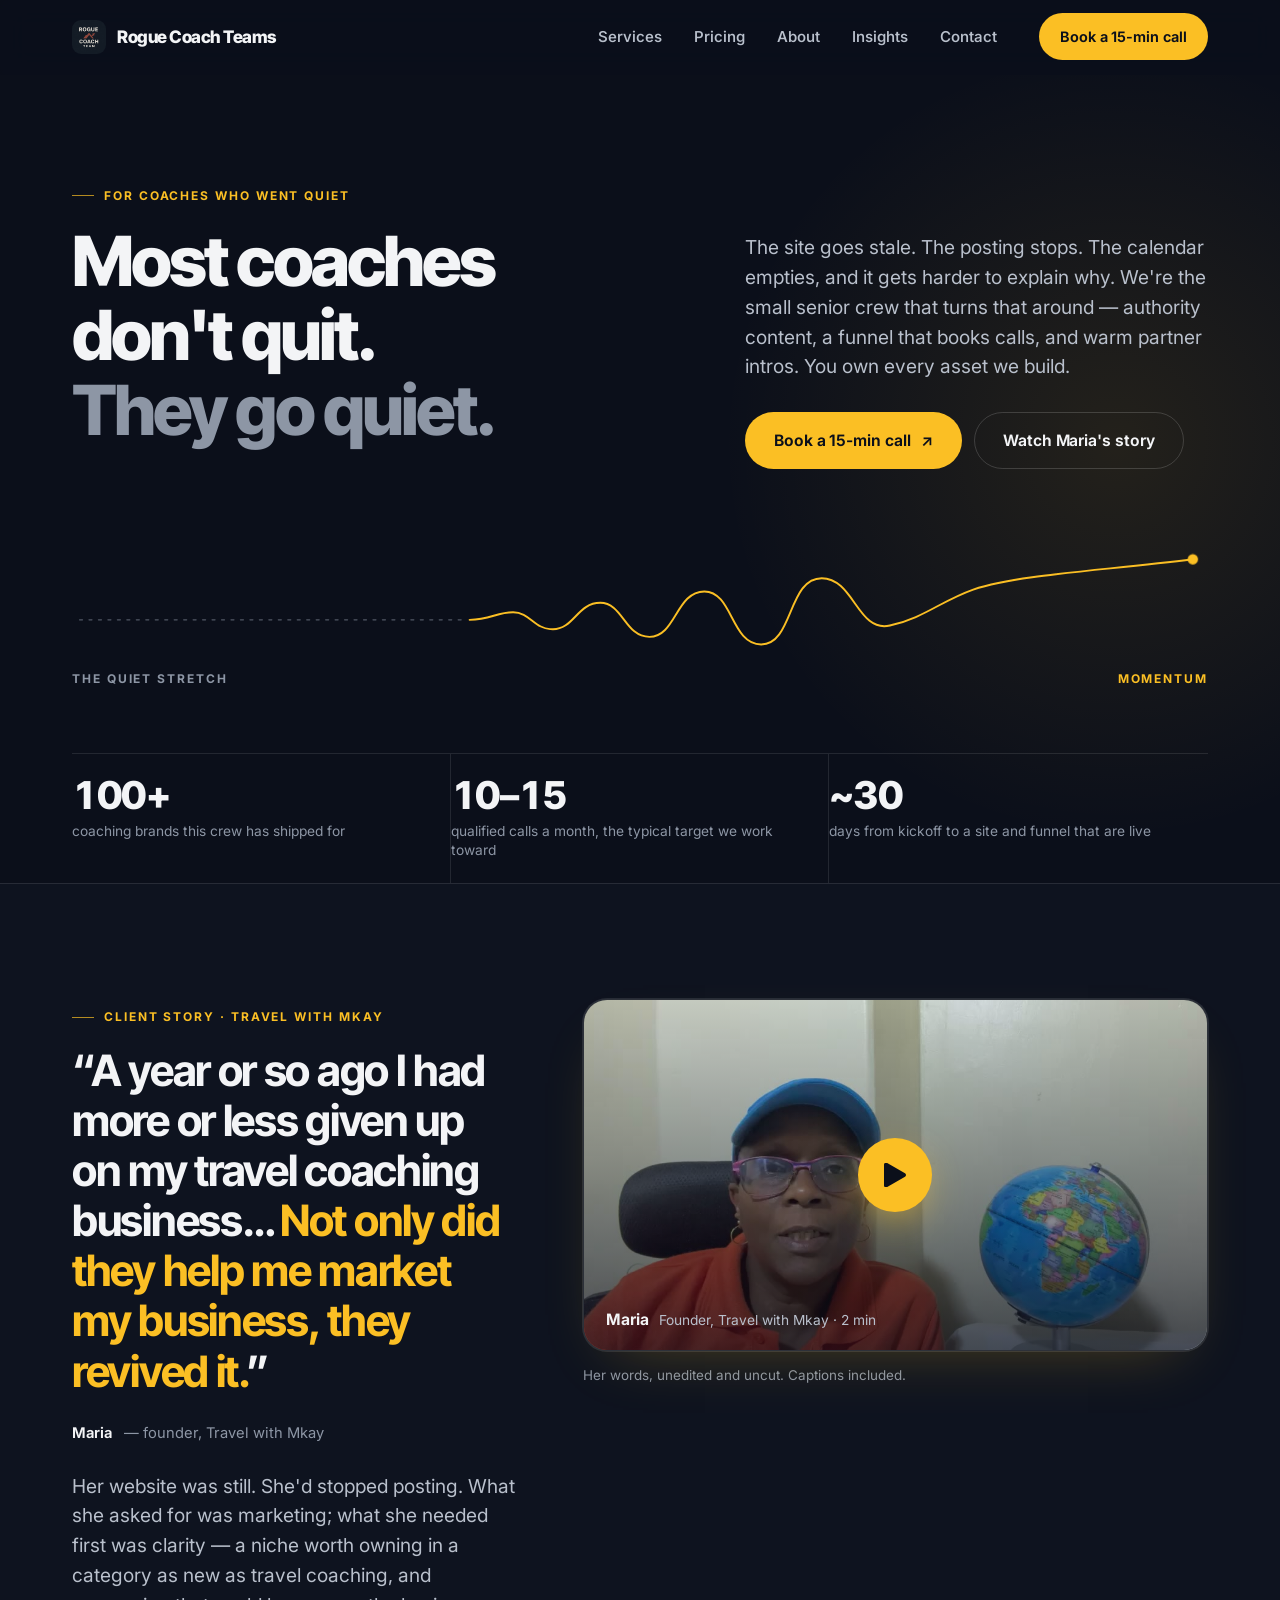
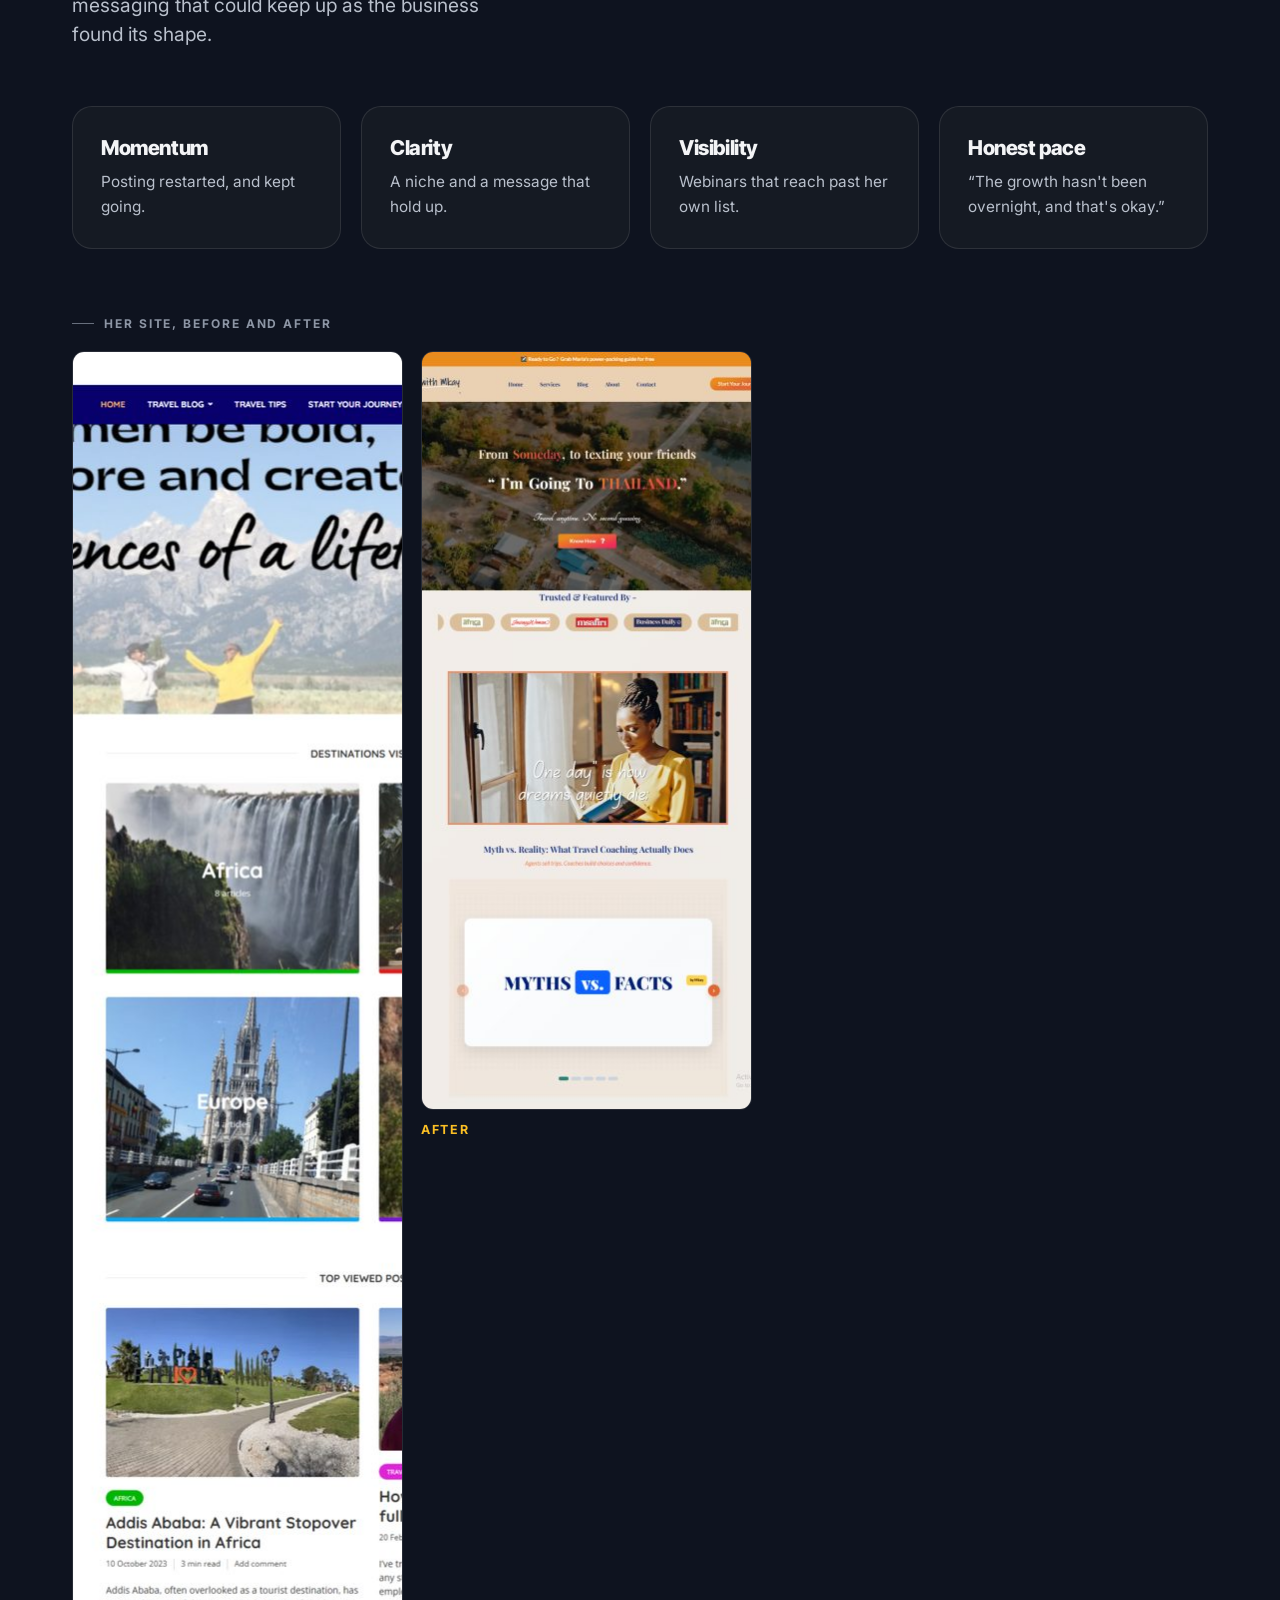
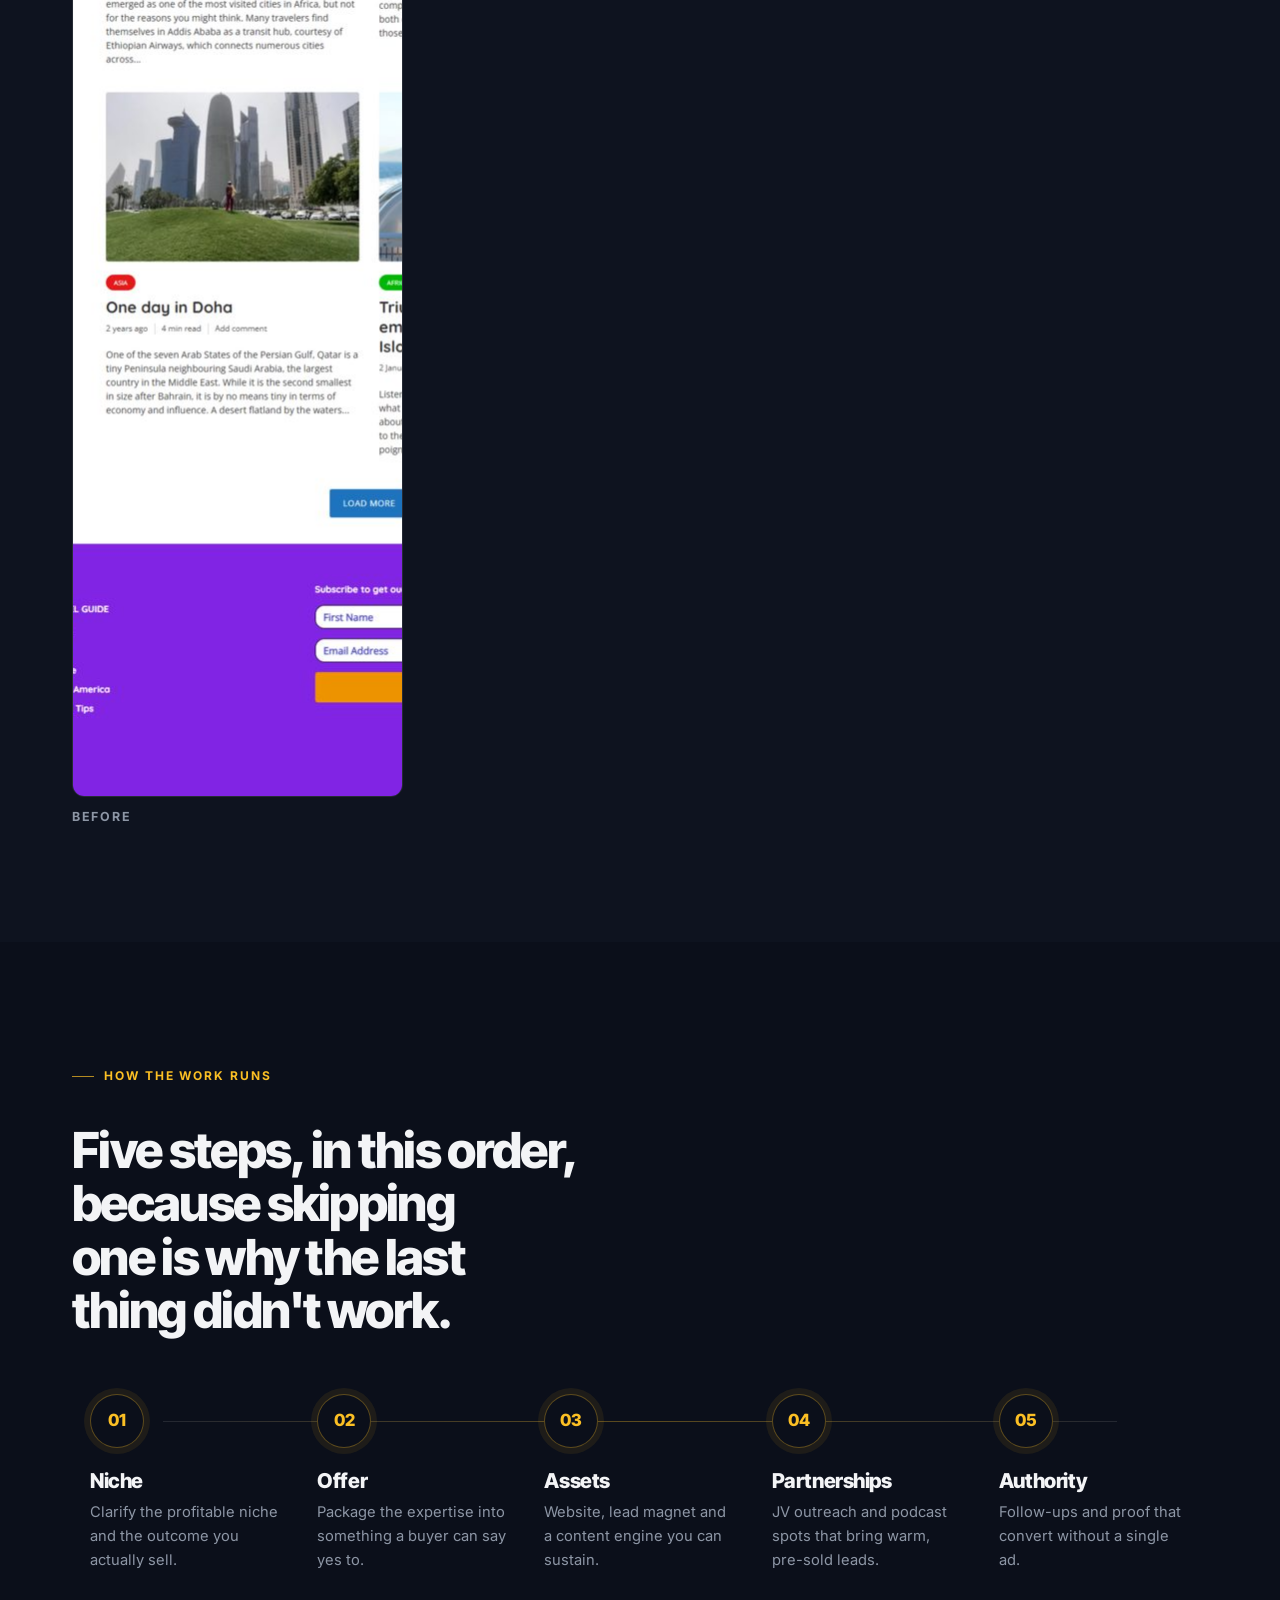
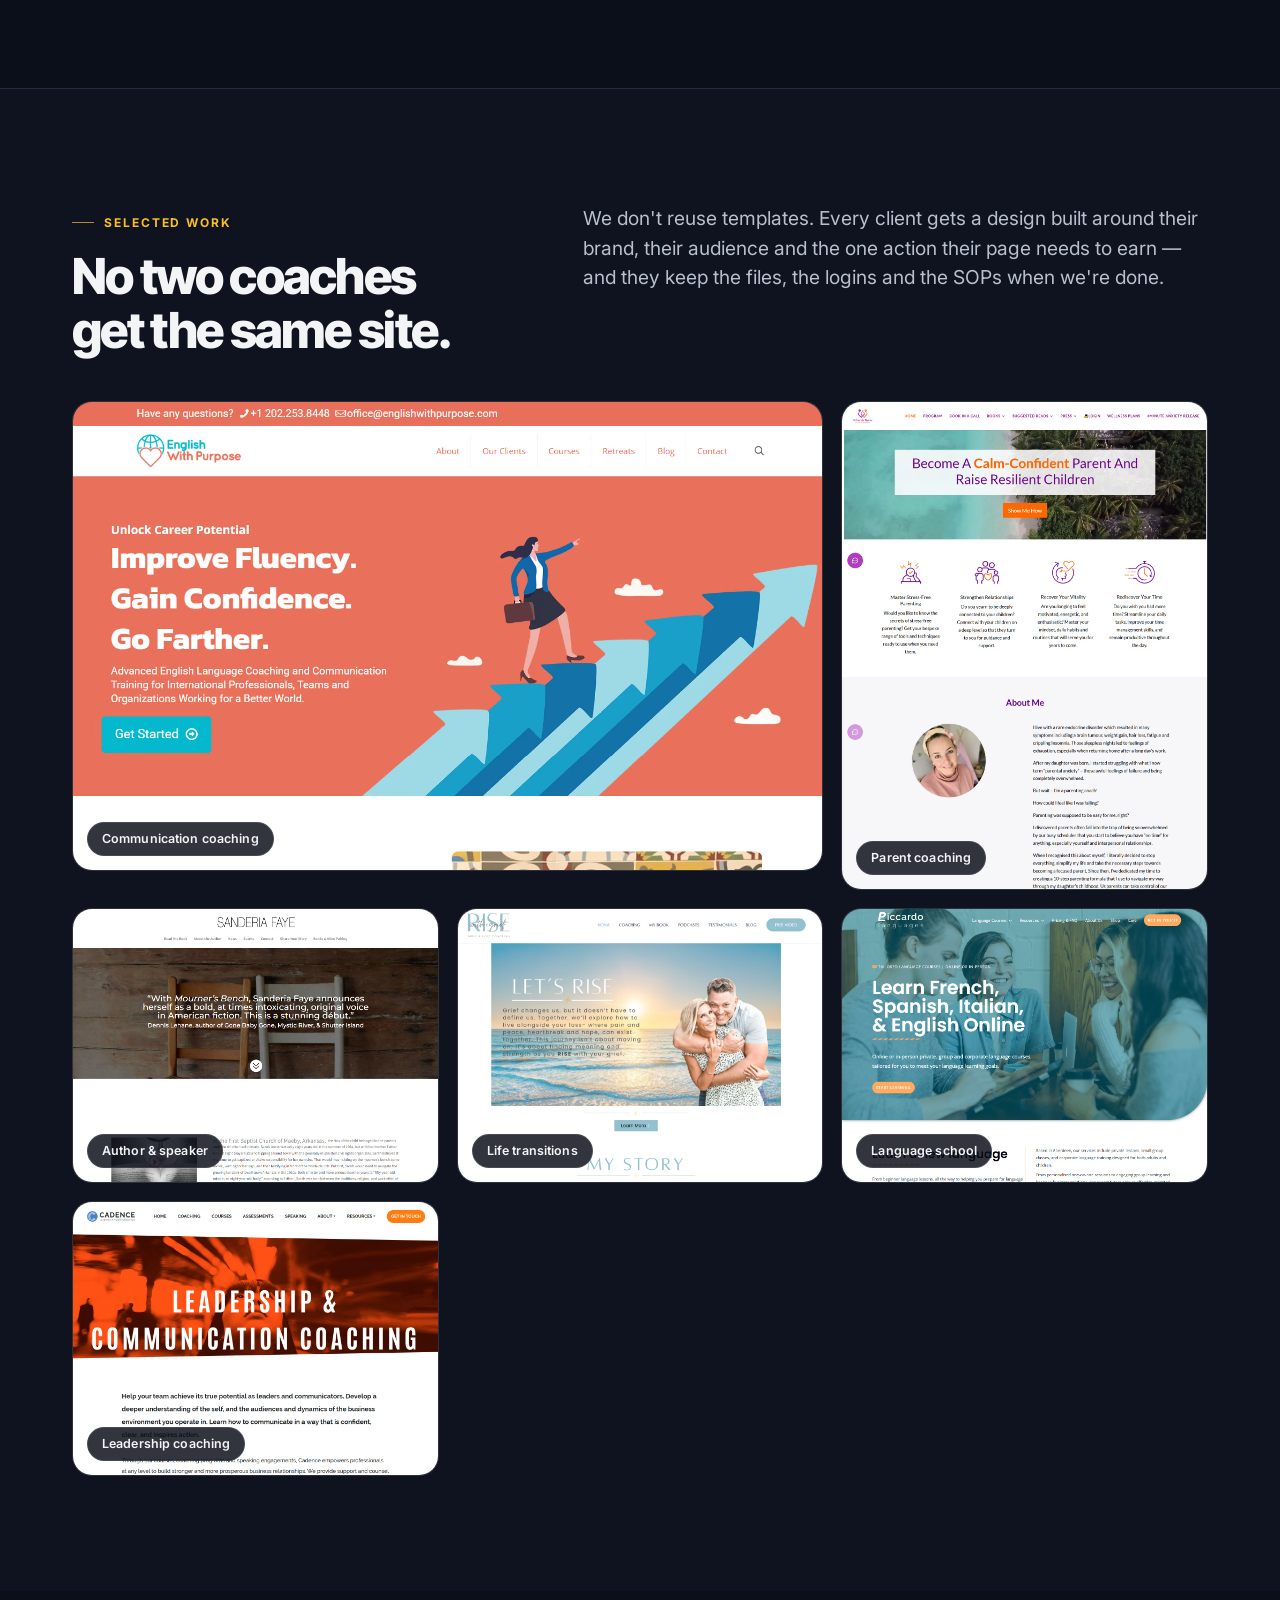
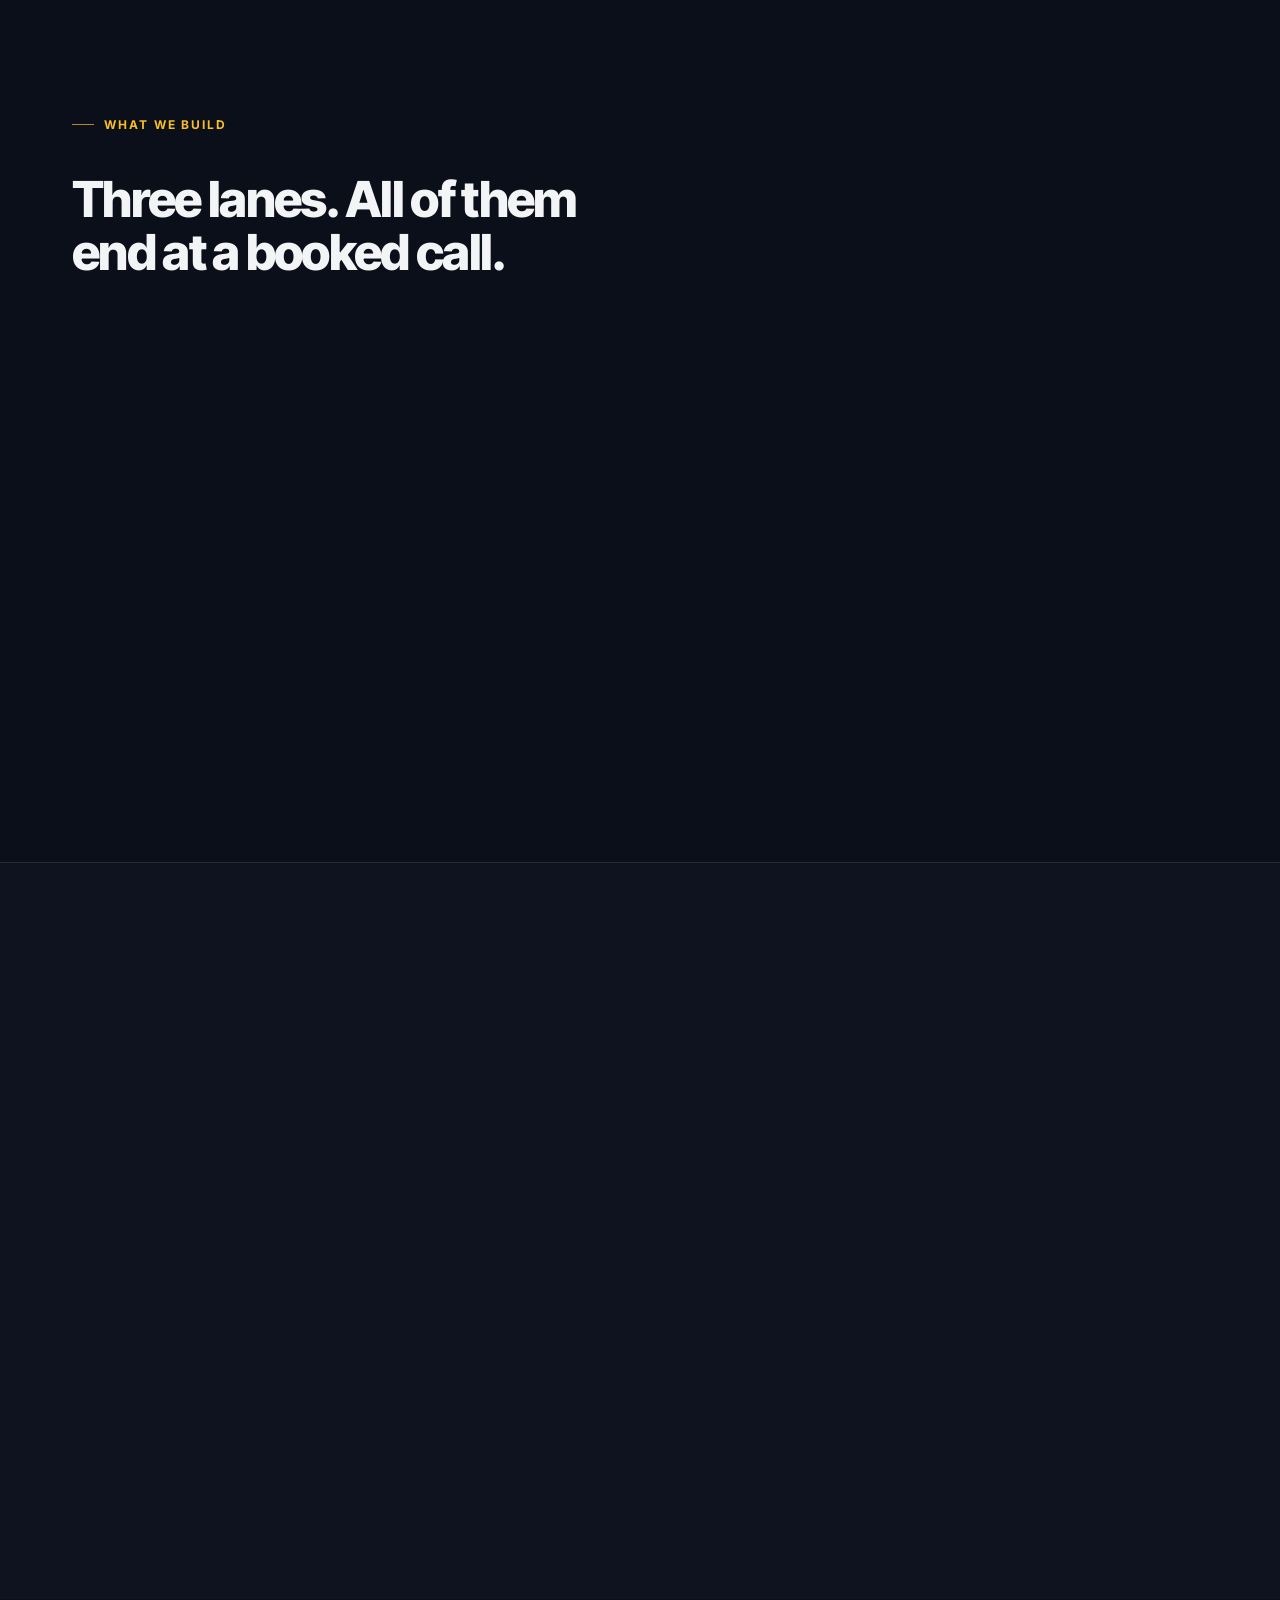
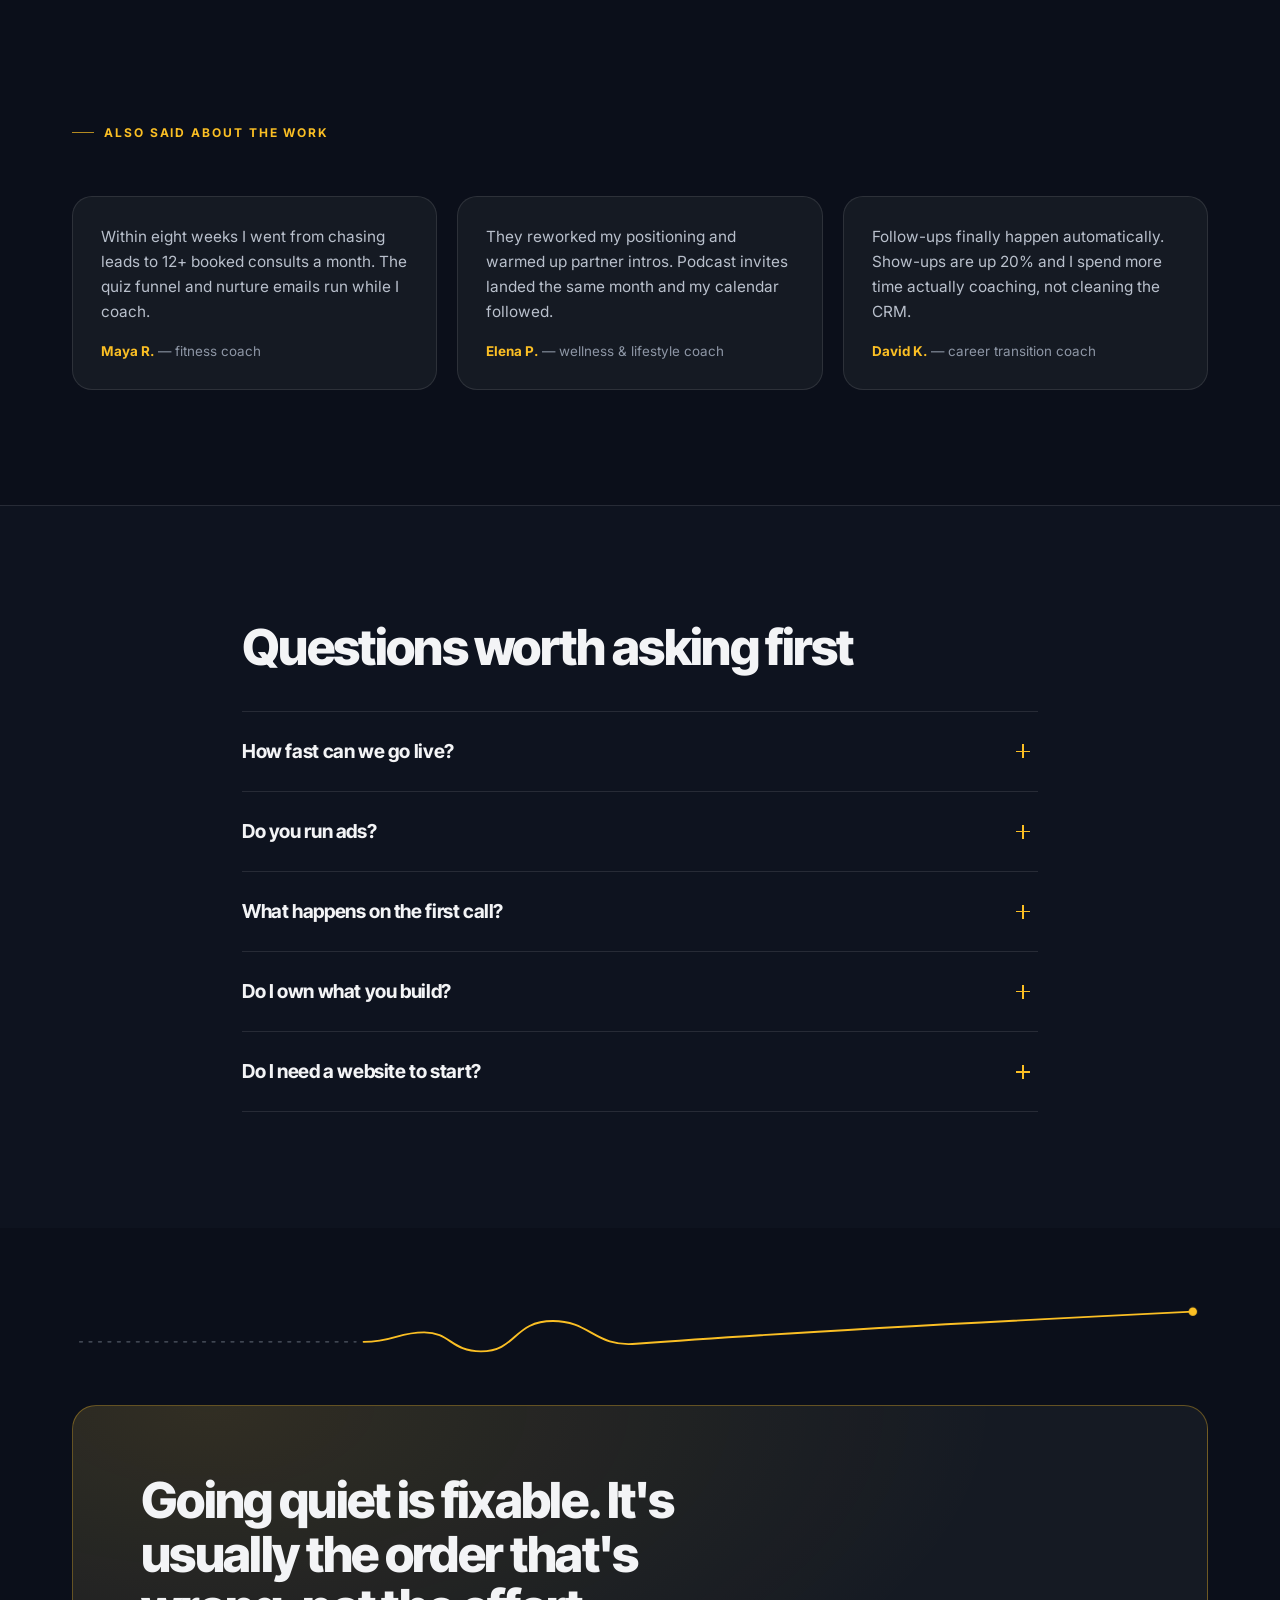
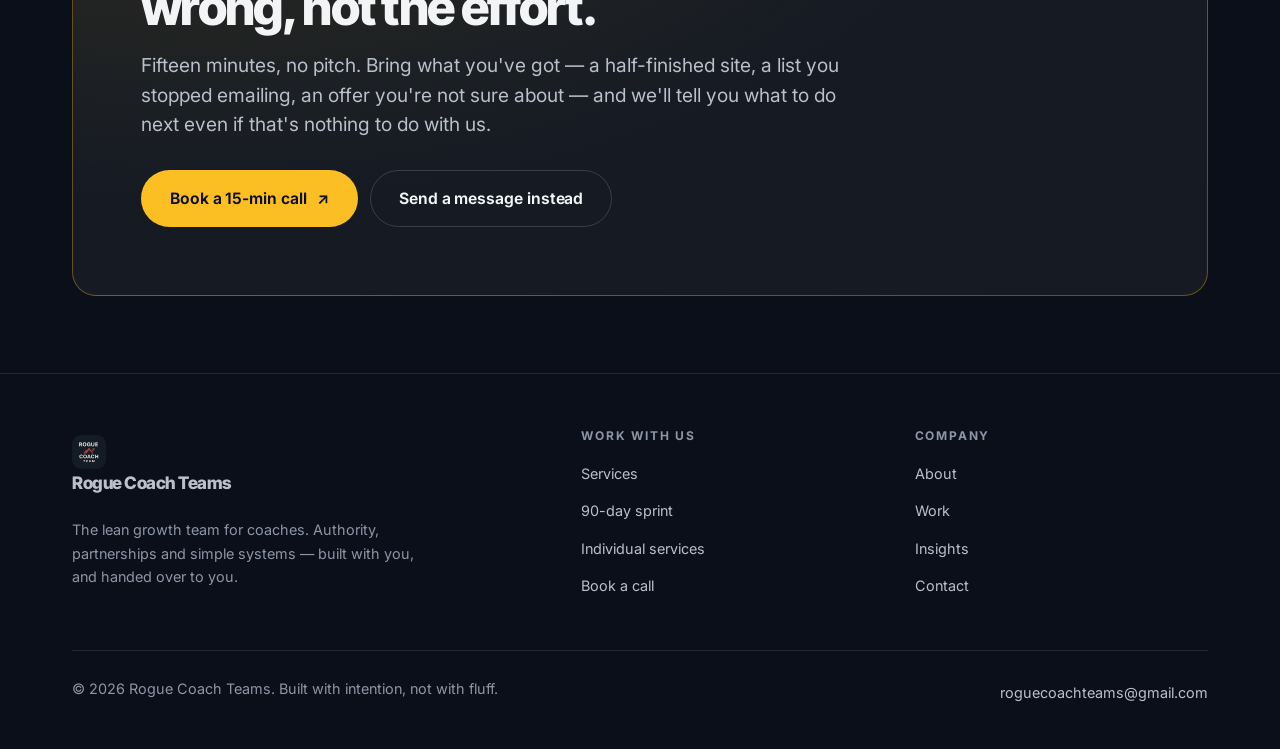
==== commit f6f4a30d: "Move Maria's testimonial out of the hero The hero above the fold is now headline, positioning and th" ====
--- a/index.html
+++ b/index.html
@@ -62,6 +62,8 @@
         <div>
           <p class="label lift" style="--d:60ms">For coaches who went quiet</p>
           <h1 class="lift" style="--d:140ms">Most coaches<br>don't quit.<span class="quiet">They go quiet.</span></h1>
+        </div>
+        <div>
           <p class="lede hero__lede lift" style="--d:260ms">
             The site goes stale. The posting stops. The calendar empties, and it gets
             harder to explain why. We're the small senior crew that turns that around —
@@ -72,27 +74,7 @@
             <a class="btn" href="https://calendly.com/roguecoachteams/rebel-strategy-call">
               Book a 15-min call <span class="arw" aria-hidden="true">↗</span>
             </a>
-            <a class="btn btn--ghost" href="#maria">Watch Maria's story <span aria-hidden="true">·</span> 2 min</a>
-          </div>
-        </div>
-
-        <div class="hero__vid lift" style="--d:460ms">
-          <div class="vidcard" data-video>
-            <video preload="none" playsinline poster="assets/video/maria-poster.jpg"
-                   aria-label="Maria, founder of Travel with Mkay, on working with Rogue Coach Teams">
-              <source src="assets/video/maria-testimonial.mp4" type="video/mp4">
-              <track kind="captions" src="assets/video/maria.vtt" srclang="en" label="English" default>
-            </video>
-            <button class="vidcard__play" type="button">
-              <span class="vidcard__ring" aria-hidden="true">
-                <svg width="22" height="24" viewBox="0 0 22 24" fill="currentColor"><path d="M21 10.27a2 2 0 0 1 0 3.46L3 24.12A2 2 0 0 1 0 22.39V1.61A2 2 0 0 1 3 -.12z"/></svg>
-              </span>
-              <span class="sr-only">Play Maria's testimonial, 2 minutes</span>
-            </button>
-            <div class="vidcard__meta">
-              <span class="vidcard__who">Maria</span>
-              <span class="vidcard__what">Founder, Travel with Mkay</span>
-            </div>
+            <a class="btn btn--ghost" href="#maria">Watch Maria's story</a>
           </div>
         </div>
       </div>
@@ -137,7 +119,7 @@
   <!-- ================================================== MARIA — the proof -->
   <section class="band band--alt band--edge" id="maria">
     <div class="wrap">
-      <div class="split split--7-5 split--top">
+      <div class="split split--5-7 split--top">
         <div class="rise">
           <p class="label">Client story · Travel with Mkay</p>
           <blockquote class="pull">
@@ -150,22 +132,27 @@
             what she needed first was clarity — a niche worth owning in a category as new as
             travel coaching, and messaging that could keep up as the business found its shape.
           </p>
-          <p class="tiny" style="margin-top:18px">
-            Her words, unedited, in the video above. Captions included.
-          </p>
         </div>
 
         <div class="rise" style="--d:120ms">
-          <div class="ba">
-            <figure>
-              <img src="assets/img/maria-old-home.jpg" alt="Maria's original website: a dense, dated purple layout" loading="lazy" width="1126" height="2560">
-              <figcaption>Before</figcaption>
-            </figure>
-            <figure>
-              <img src="assets/img/client-mkay.jpg" alt="The rebuilt Travel with Mkay site: clear hero, one offer, one next step" loading="lazy" width="500" height="759">
-              <figcaption>After</figcaption>
-            </figure>
+          <div class="vidcard" data-video>
+            <video preload="none" playsinline poster="assets/video/maria-poster.jpg"
+                   aria-label="Maria, founder of Travel with Mkay, on working with Rogue Coach Teams">
+              <source src="assets/video/maria-testimonial.mp4" type="video/mp4">
+              <track kind="captions" src="assets/video/maria.vtt" srclang="en" label="English" default>
+            </video>
+            <button class="vidcard__play" type="button">
+              <span class="vidcard__ring" aria-hidden="true">
+                <svg width="22" height="24" viewBox="0 0 22 24" fill="currentColor"><path d="M21 10.27a2 2 0 0 1 0 3.46L3 24.12A2 2 0 0 1 0 22.39V1.61A2 2 0 0 1 3 -.12z"/></svg>
+              </span>
+              <span class="sr-only">Play Maria's testimonial, 2 minutes</span>
+            </button>
+            <div class="vidcard__meta">
+              <span class="vidcard__who">Maria</span>
+              <span class="vidcard__what">Founder, Travel with Mkay · 2 min</span>
+            </div>
           </div>
+          <p class="tiny" style="margin-top:14px">Her words, unedited and uncut. Captions included.</p>
         </div>
       </div>
 
@@ -174,6 +161,20 @@
         <div class="card"><h3>Clarity</h3><p>A niche and a message that hold up.</p></div>
         <div class="card"><h3>Visibility</h3><p>Webinars that reach past her own list.</p></div>
         <div class="card"><h3>Honest pace</h3><p>“The growth hasn't been overnight, and that's okay.”</p></div>
+      </div>
+
+      <div class="rise" style="margin-top:56px;max-width:680px">
+        <p class="label label--mute">Her site, before and after</p>
+        <div class="ba">
+          <figure>
+            <img src="assets/img/maria-old-home.jpg" alt="Maria's original website: a dense, dated purple layout" loading="lazy" width="900" height="2046">
+            <figcaption>Before</figcaption>
+          </figure>
+          <figure>
+            <img src="assets/img/client-mkay.jpg" alt="The rebuilt Travel with Mkay site: clear hero, one offer, one next step" loading="lazy" width="500" height="759">
+            <figcaption>After</figcaption>
+          </figure>
+        </div>
       </div>
     </div>
   </section>
--- a/assets/css/site.css
+++ b/assets/css/site.css
@@ -145,7 +145,7 @@
    never as decoration above every single heading. */
 .label {
   font-family: var(--body);
-  font-size: 0.7rem;
+  font-size: 0.75rem;
   font-weight: 700;
   letter-spacing: 0.16em;
   text-transform: uppercase;
@@ -207,6 +207,16 @@
 
 .stack > * + * { margin-top: 20px; }
 .stack--lg > * + * { margin-top: 32px; }
+
+/* Grid and flex children default to min-width:auto, so one unbreakable child
+   (a nowrap button, a long word) widens the whole track and the page scrolls
+   sideways. This is the guard. */
+.split > *,
+.grid > *,
+.tiers > *,
+.mosaic > *,
+.crew > *,
+.engine > * { min-width: 0; }
 
 .rule {
   height: 1px;
@@ -431,7 +441,7 @@
   justify-content: space-between;
   gap: 16px;
   margin-top: 10px;
-  font-size: 0.7rem;
+  font-size: 0.75rem;
   font-weight: 700;
   letter-spacing: 0.16em;
   text-transform: uppercase;
@@ -788,7 +798,7 @@
   margin-bottom: 4px;
 }
 .tier__flag {
-  font-size: 0.68rem;
+  font-size: 0.75rem;
   font-weight: 700;
   letter-spacing: 0.14em;
   text-transform: uppercase;
@@ -810,7 +820,7 @@
 .tier__group { margin-bottom: 20px; }
 .tier__group h4 {
   font-family: var(--body);
-  font-size: 0.7rem;
+  font-size: 0.75rem;
   font-weight: 700;
   letter-spacing: 0.15em;
   text-transform: uppercase;
@@ -890,7 +900,7 @@
   margin-bottom: 14px;
 }
 .svc__kind {
-  font-size: 0.68rem;
+  font-size: 0.75rem;
   font-weight: 700;
   letter-spacing: 0.15em;
   text-transform: uppercase;
@@ -1099,7 +1109,7 @@
   box-shadow: 0 30px 60px -42px rgba(251, 191, 36, 0.55);
 }
 .post time {
-  font-size: 0.72rem;
+  font-size: 0.75rem;
   font-weight: 700;
   letter-spacing: 0.15em;
   text-transform: uppercase;
@@ -1123,16 +1133,23 @@
 }
 .ftr h4 {
   font-family: var(--body);
-  font-size: 0.7rem;
+  font-size: 0.75rem;
   letter-spacing: 0.15em;
   text-transform: uppercase;
   color: var(--faint);
   margin-bottom: 14px;
 }
 .ftr ul { list-style: none; margin: 0; padding: 0; }
-.ftr li { margin-bottom: 9px; }
-.ftr a { text-decoration: none; color: var(--mute); transition: color 0.25s var(--ease-soft); }
+.ftr li { margin-bottom: 4px; }
+.ftr a {
+  text-decoration: none;
+  color: var(--mute);
+  display: inline-block;
+  padding: 5px 0;
+  transition: color 0.25s var(--ease-soft);
+}
 .ftr a:hover { color: var(--gold); }
+.ftr__base a { padding: 4px 0; }
 .ftr__base {
   display: flex;
   justify-content: space-between;
@@ -1222,9 +1239,9 @@
   .ba { grid-template-columns: 1fr; }
   .field--2 { grid-template-columns: 1fr; }
   .ftr__grid { grid-template-columns: 1fr; gap: 28px; }
-  .btn { width: 100%; }
-  .hero__cta .btn { width: 100%; }
-  .finale .btn { width: 100%; }
+  /* Full-width buttons no longer need to stay on one line, and nowrap here is
+     what pushed grid tracks past the viewport at 320px. */
+  .btn { width: 100%; white-space: normal; text-align: center; }
   .mosaic { grid-template-columns: 1fr; }
   .shot--a { grid-column: span 1; }
   .faq summary { padding-right: 38px; }
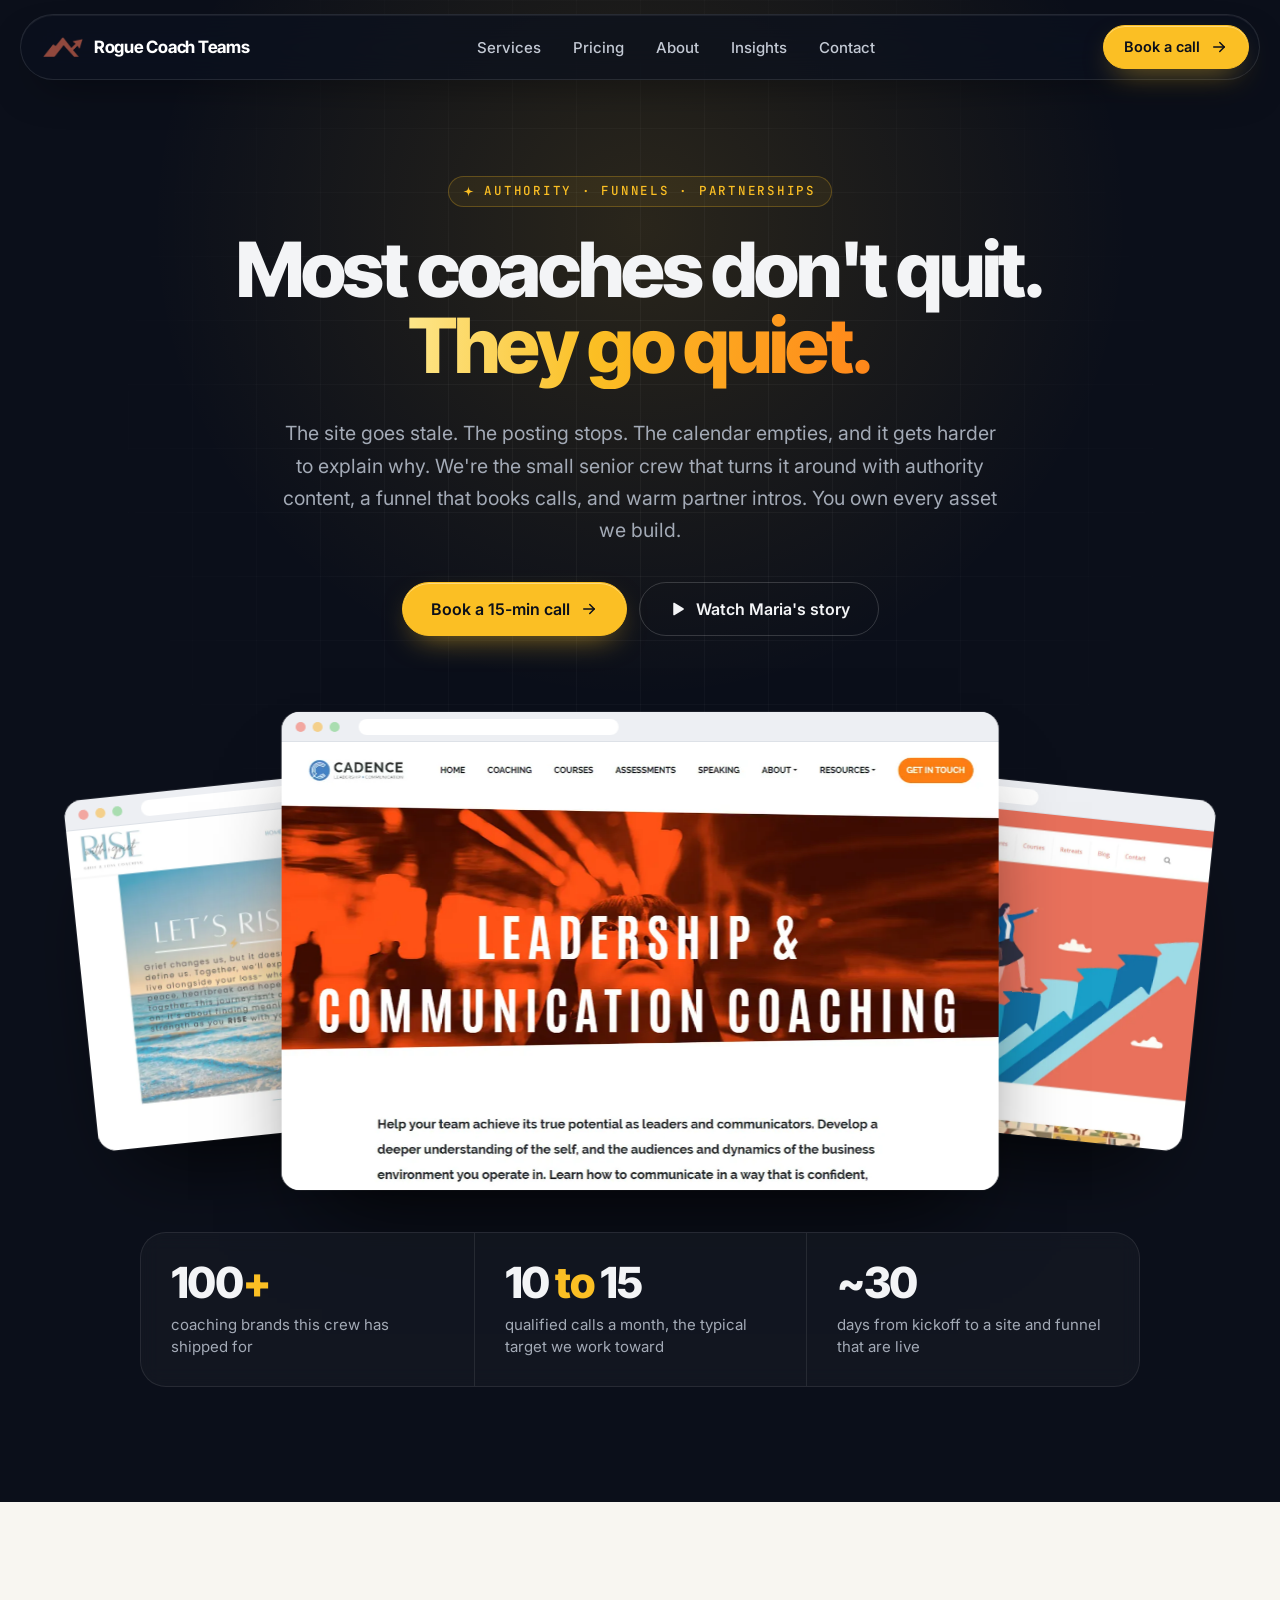
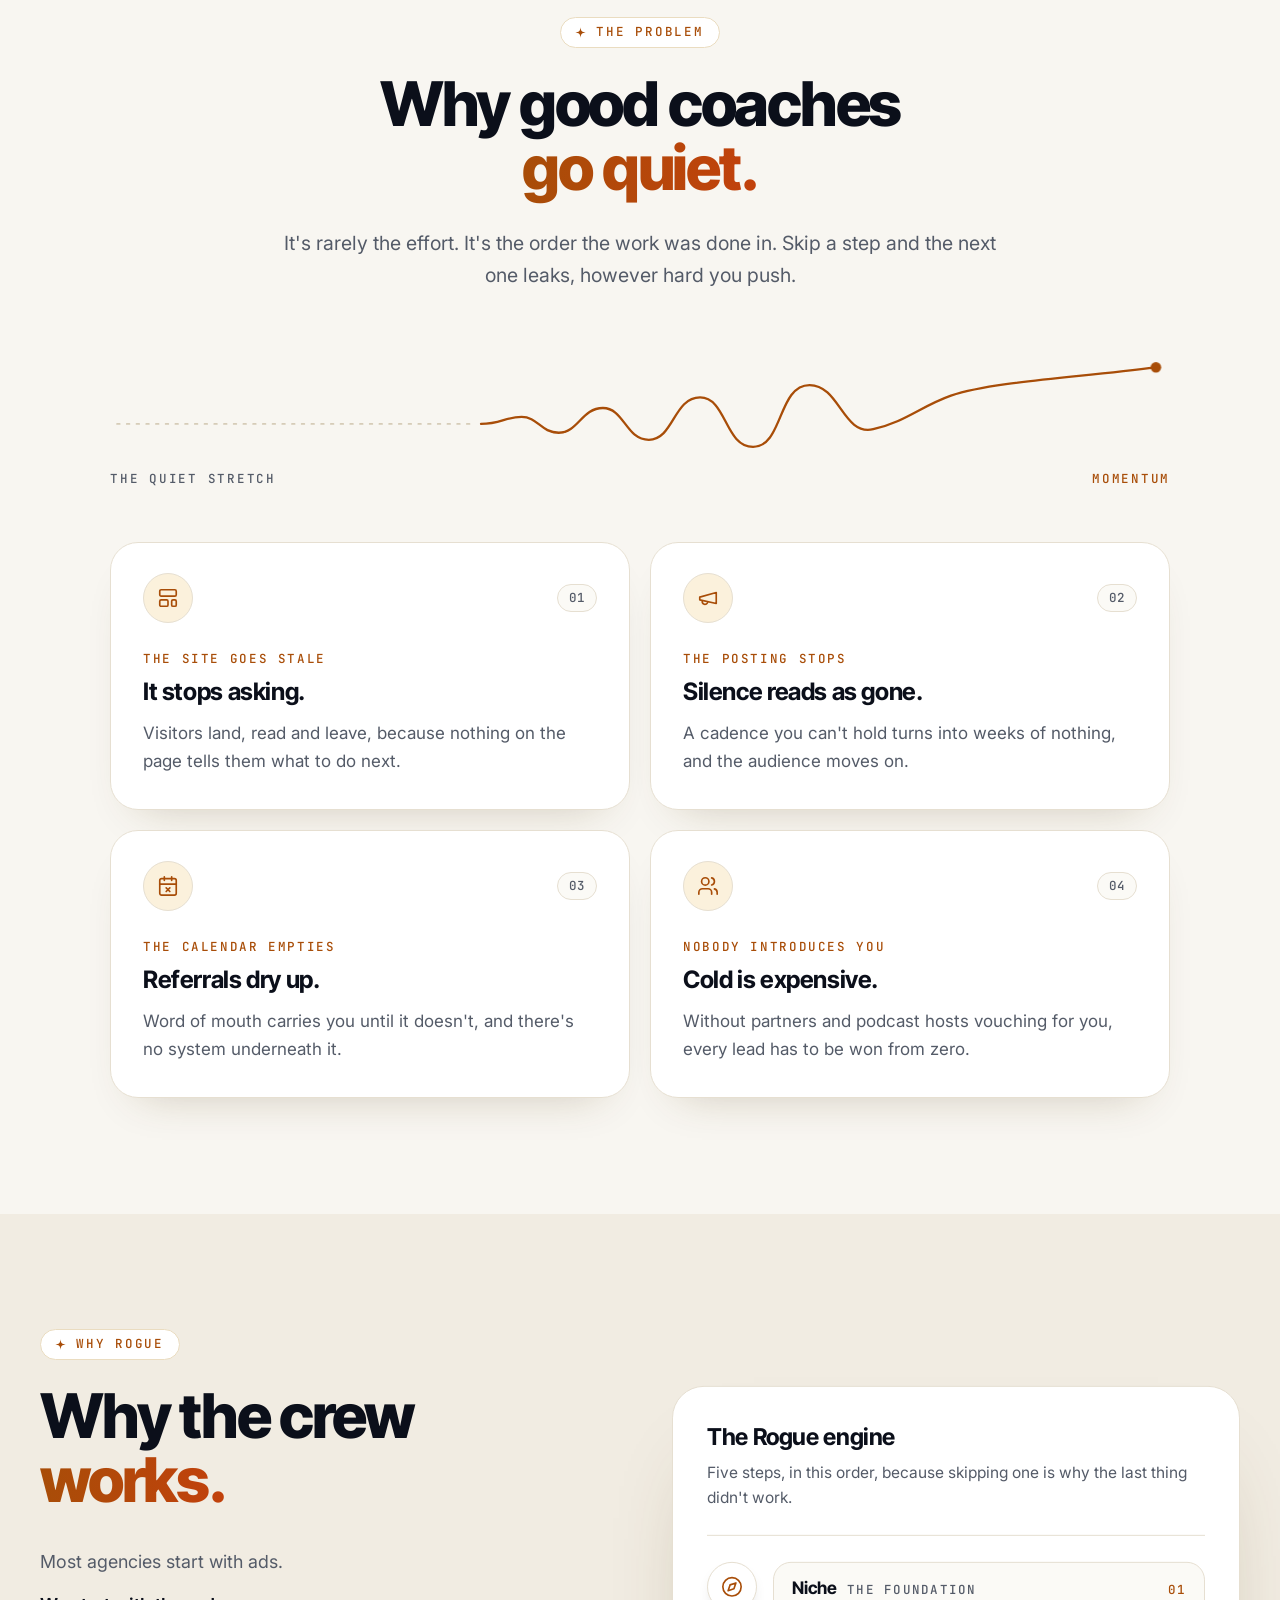
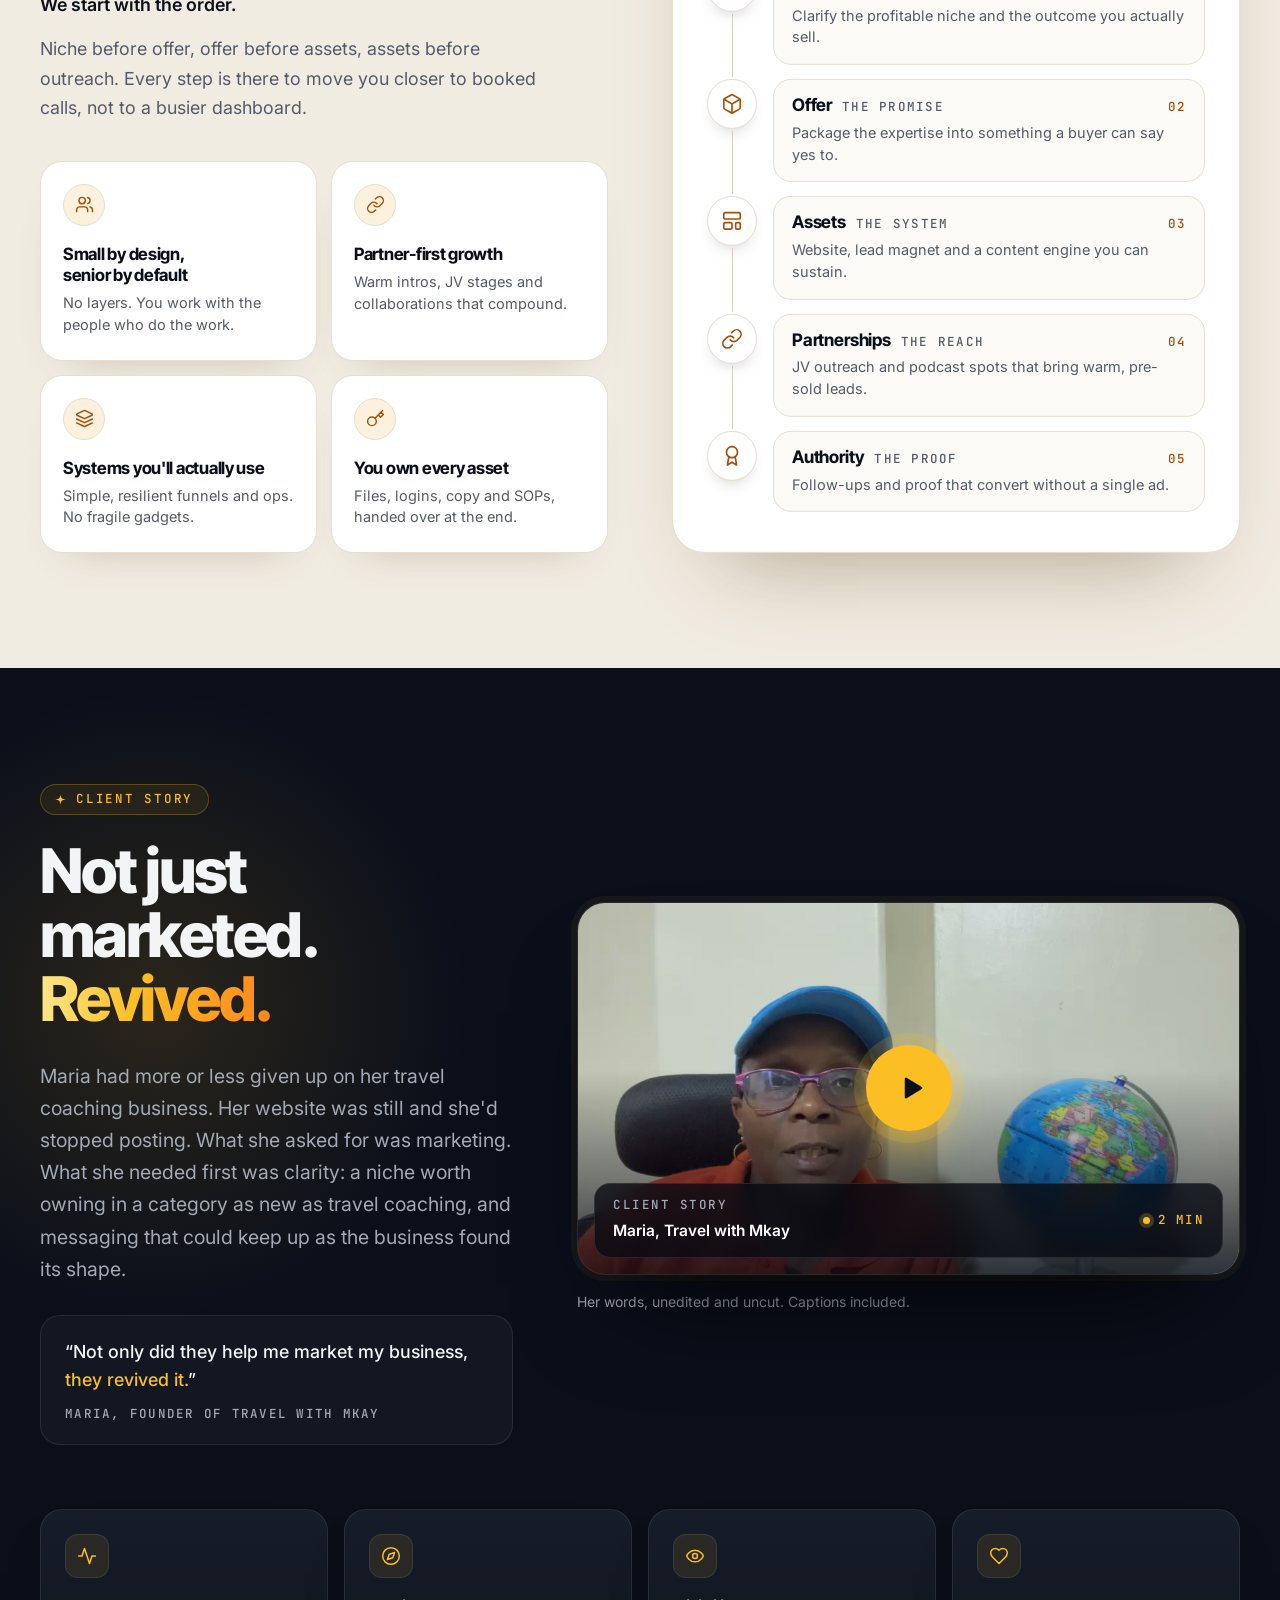
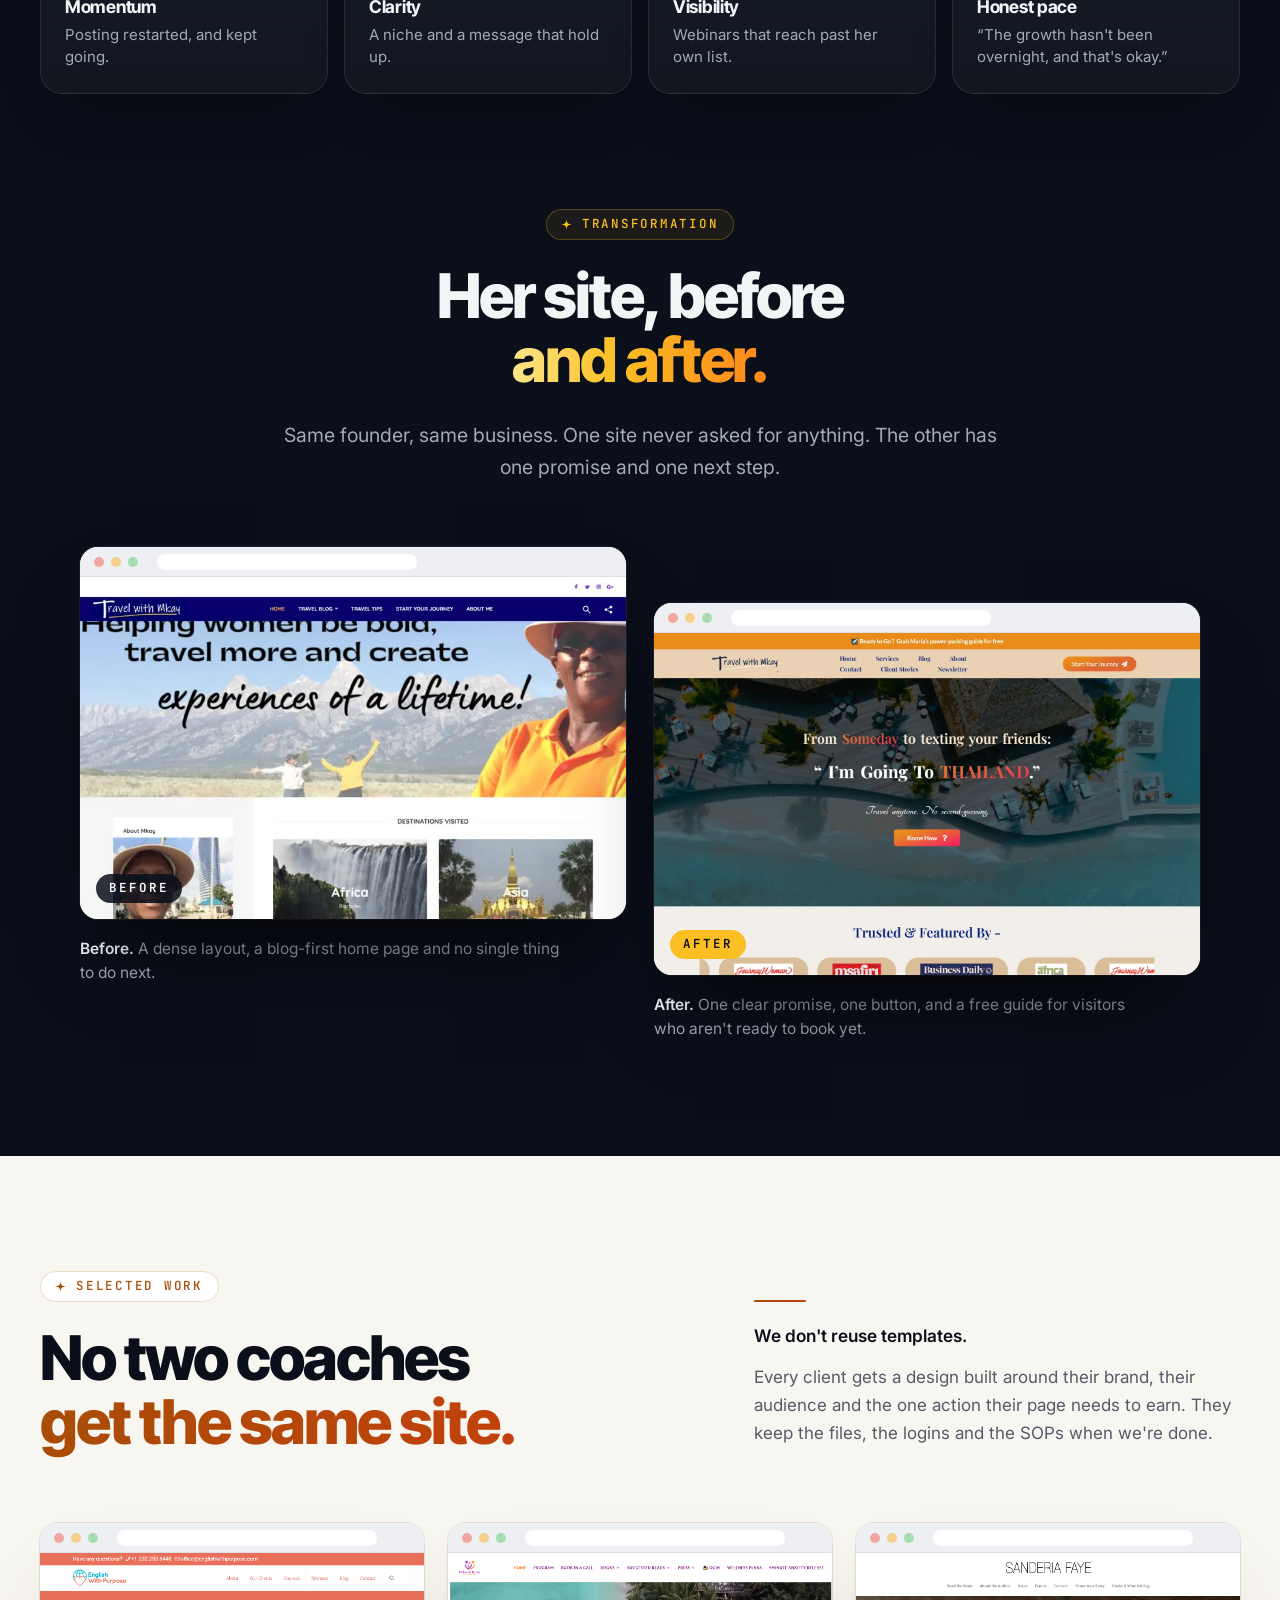
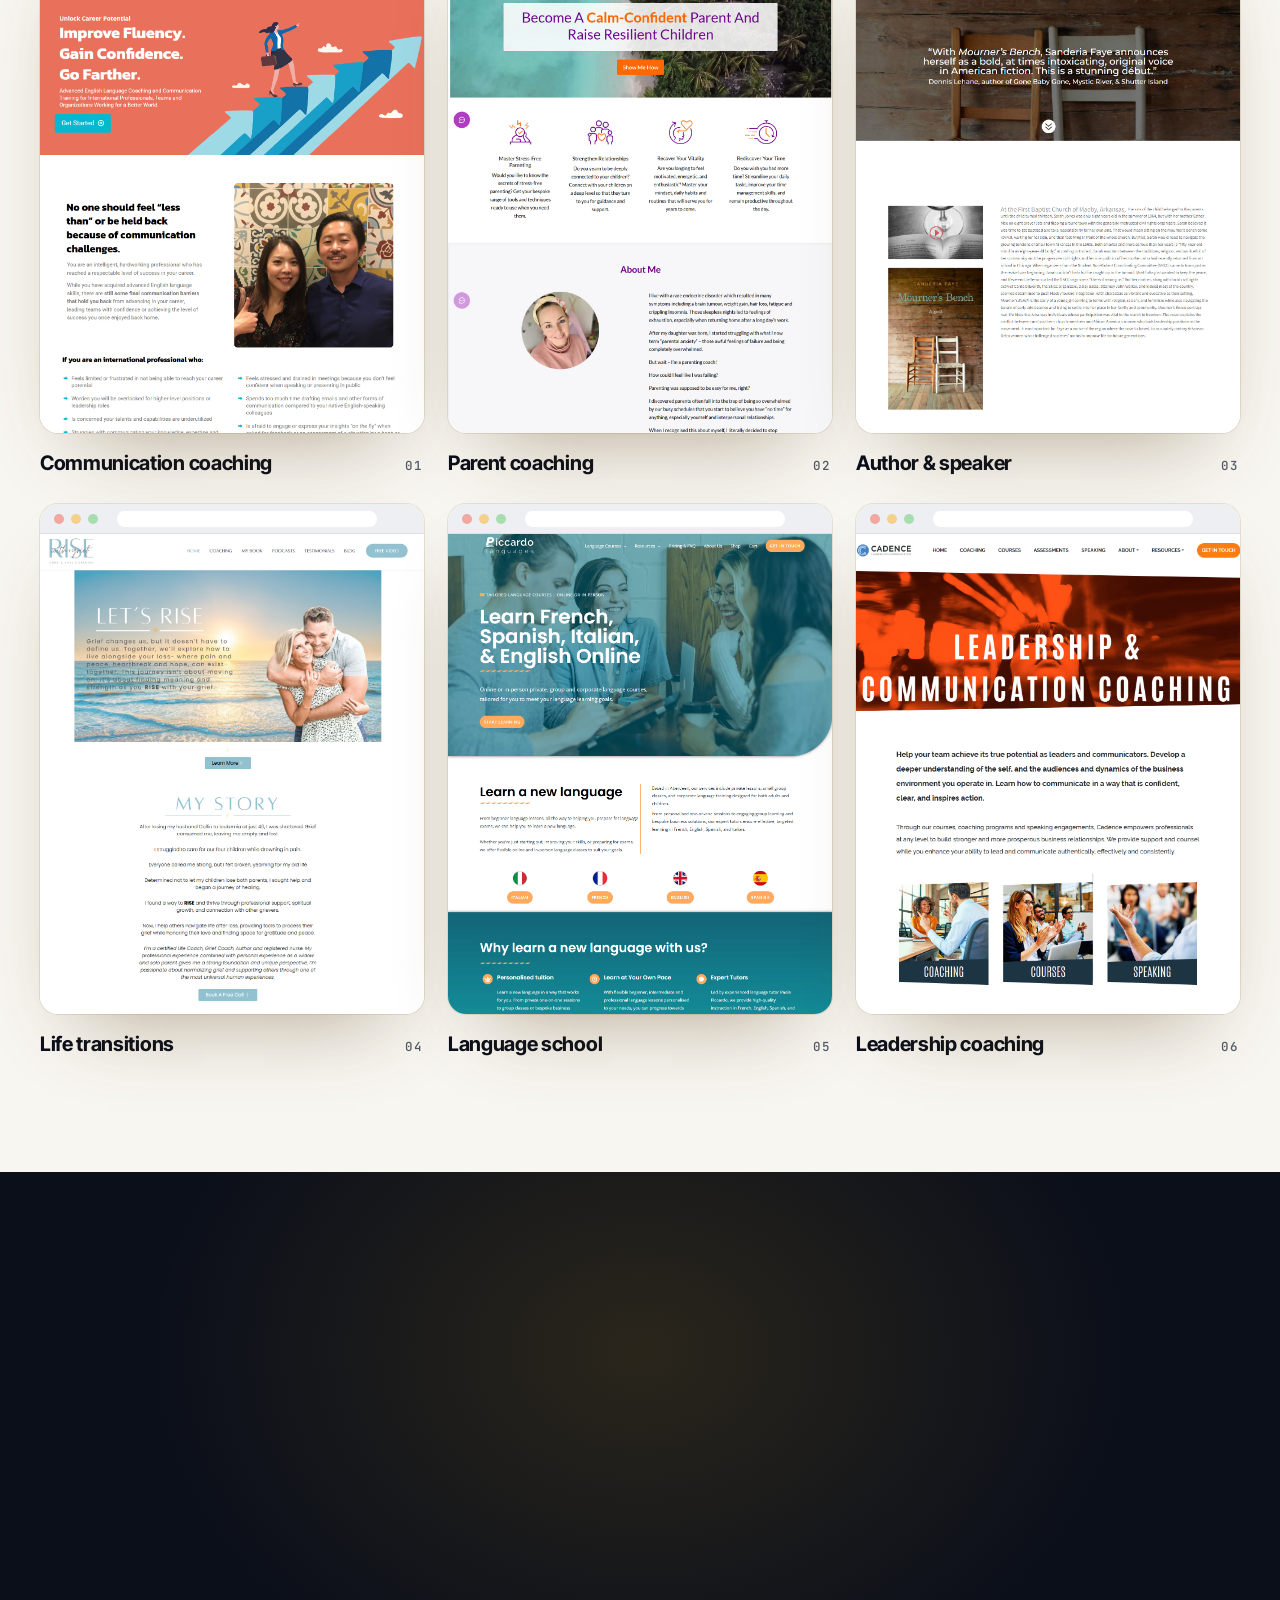
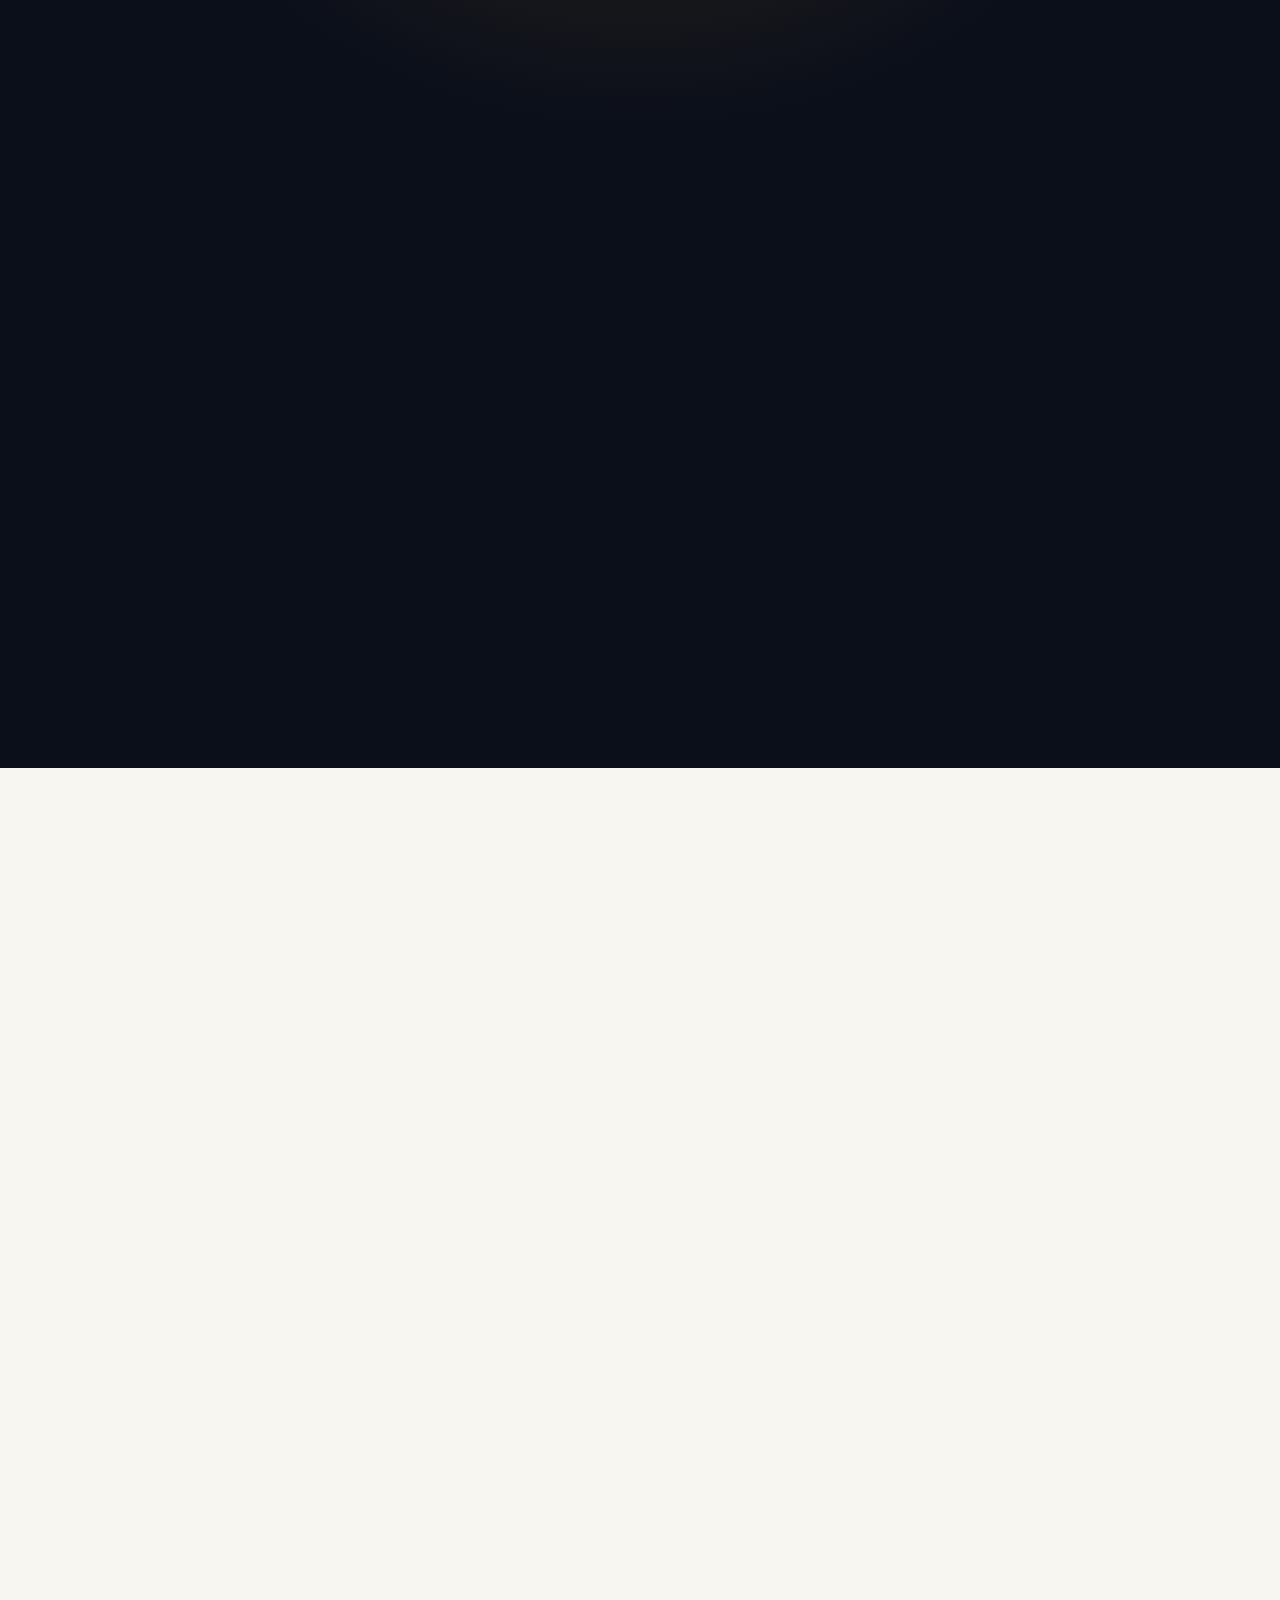
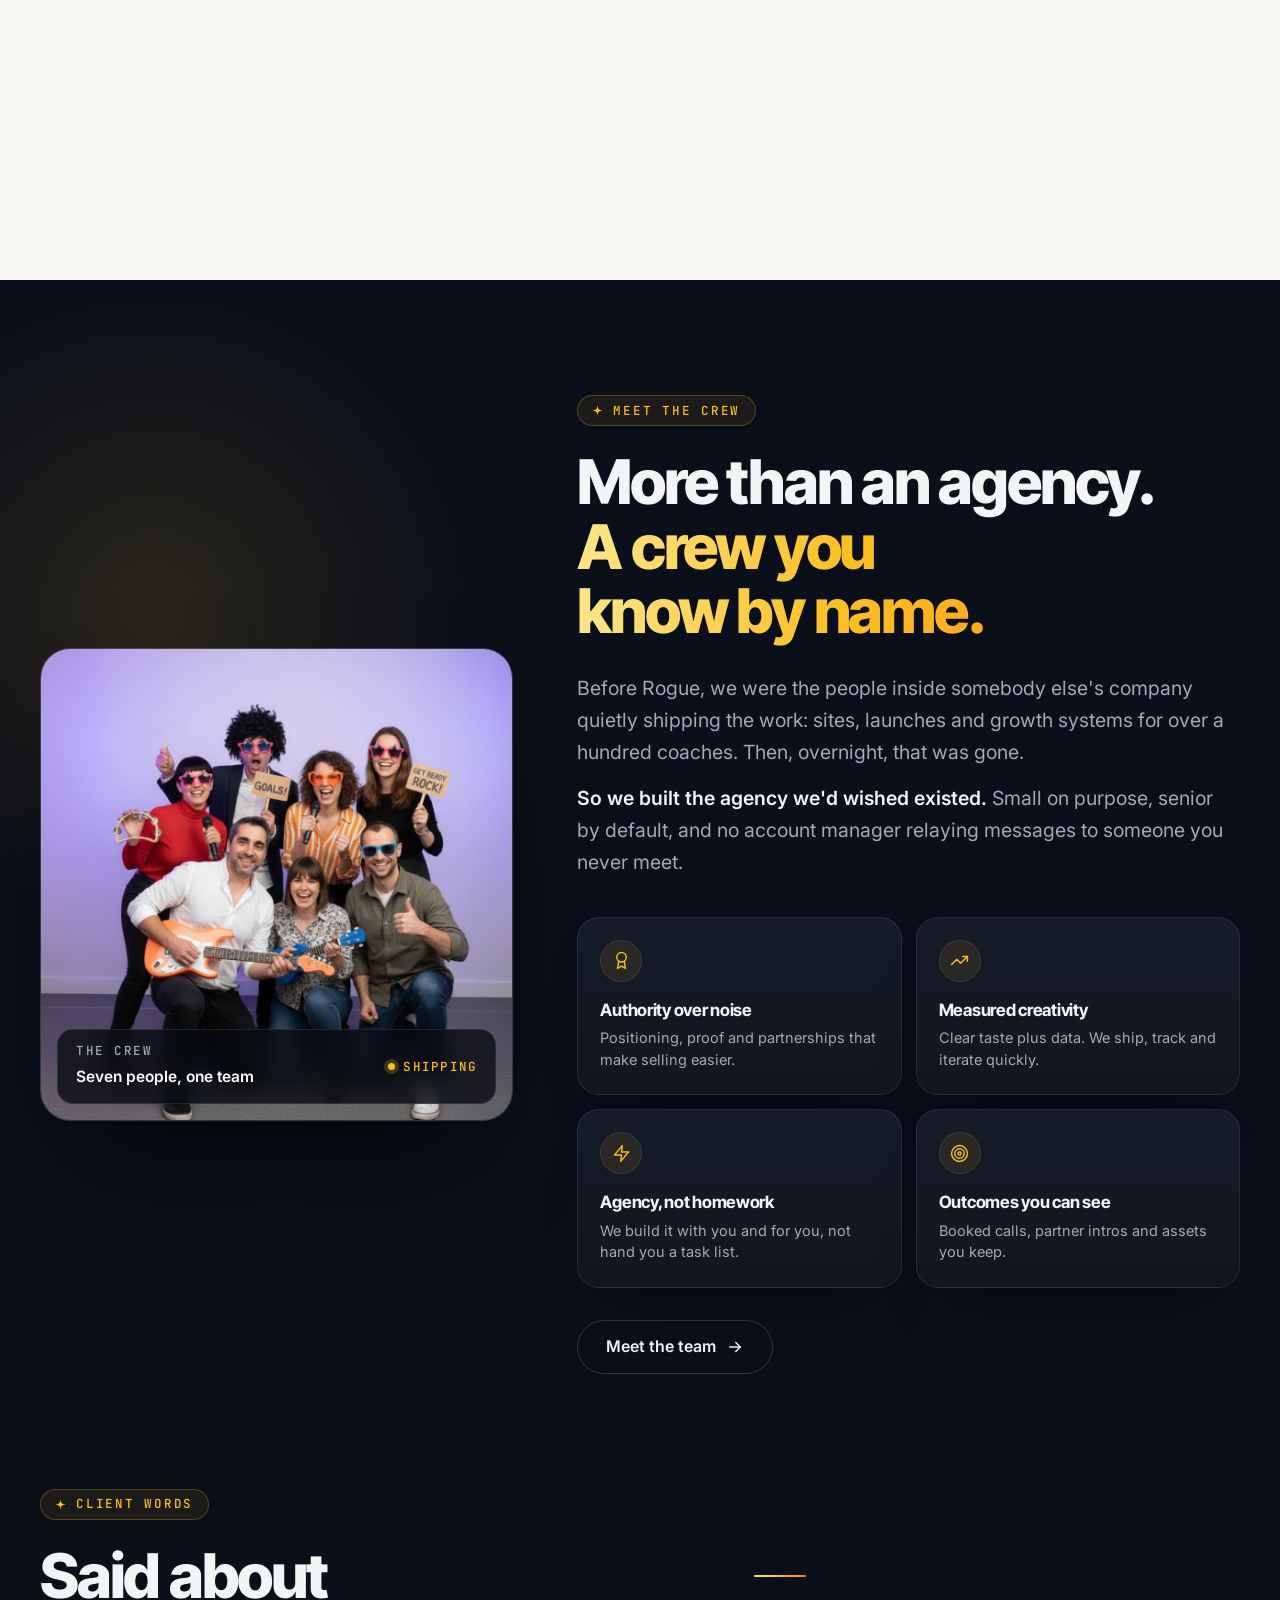
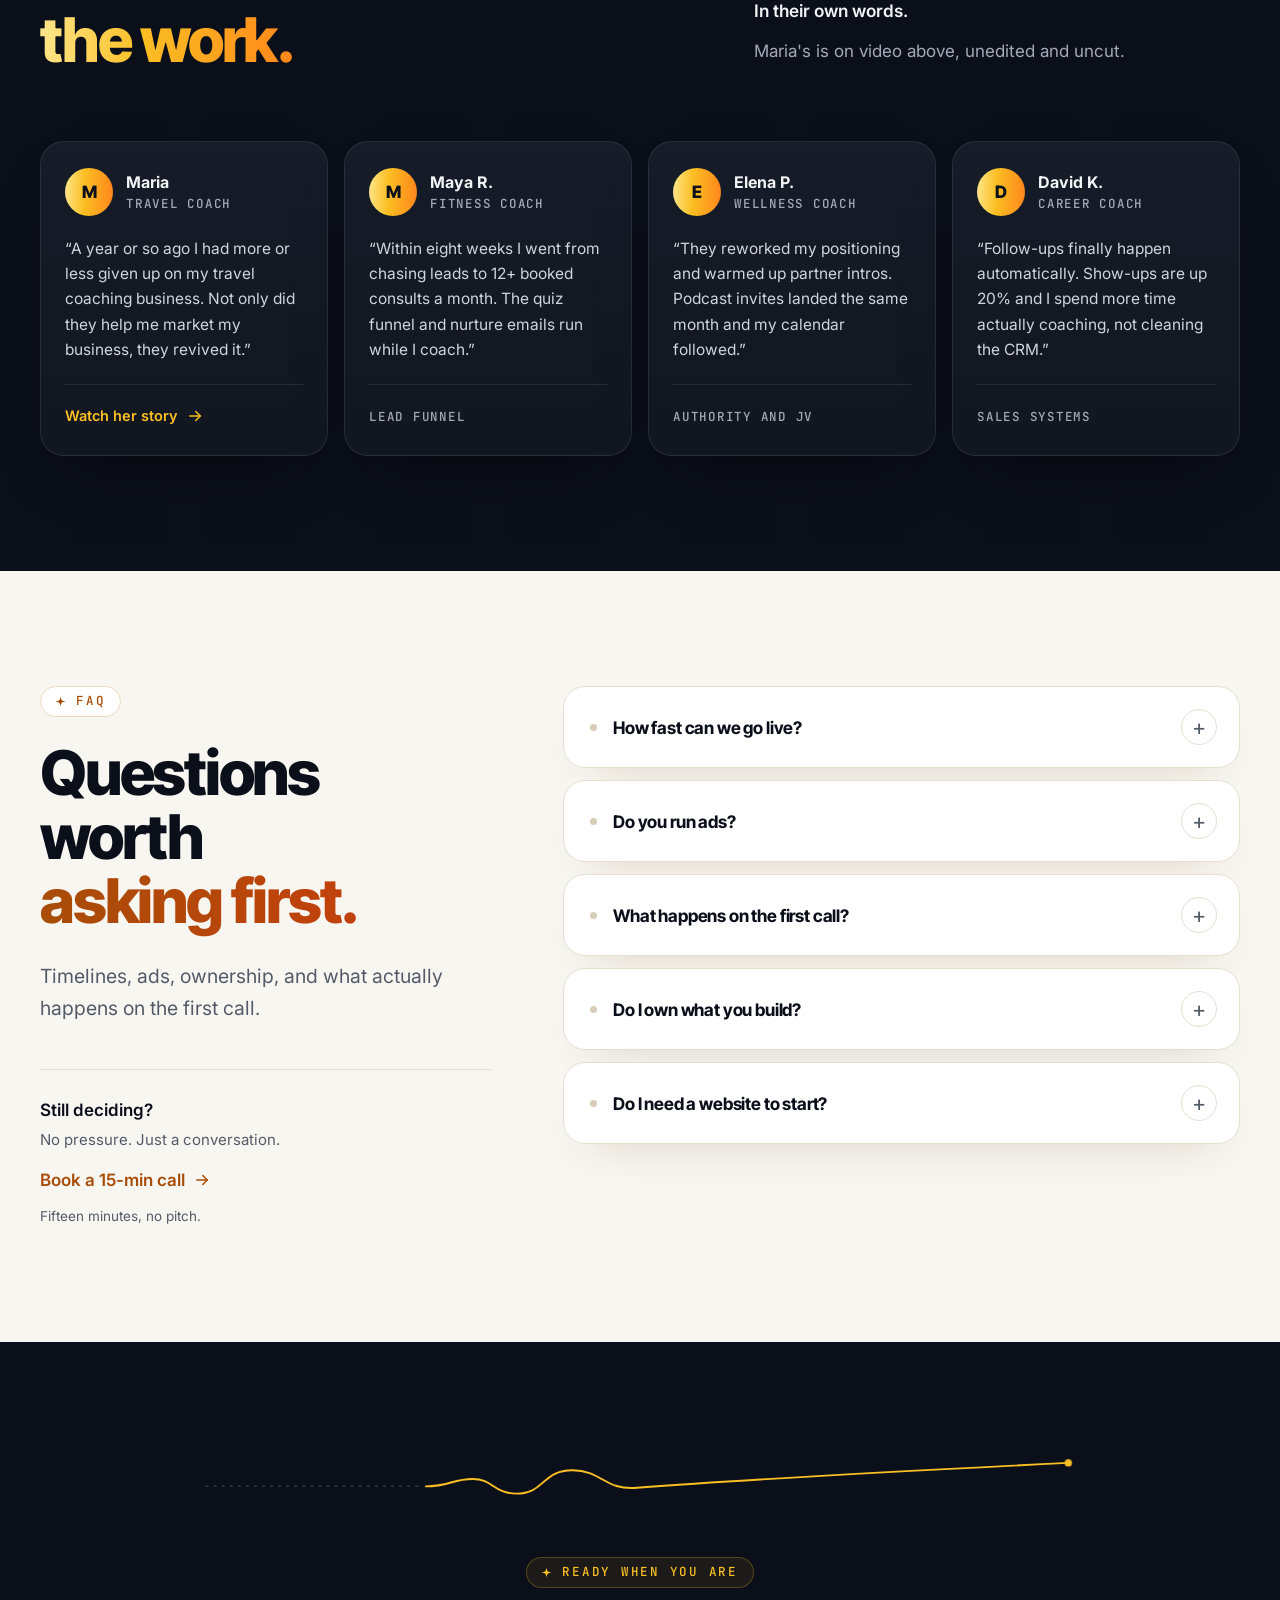
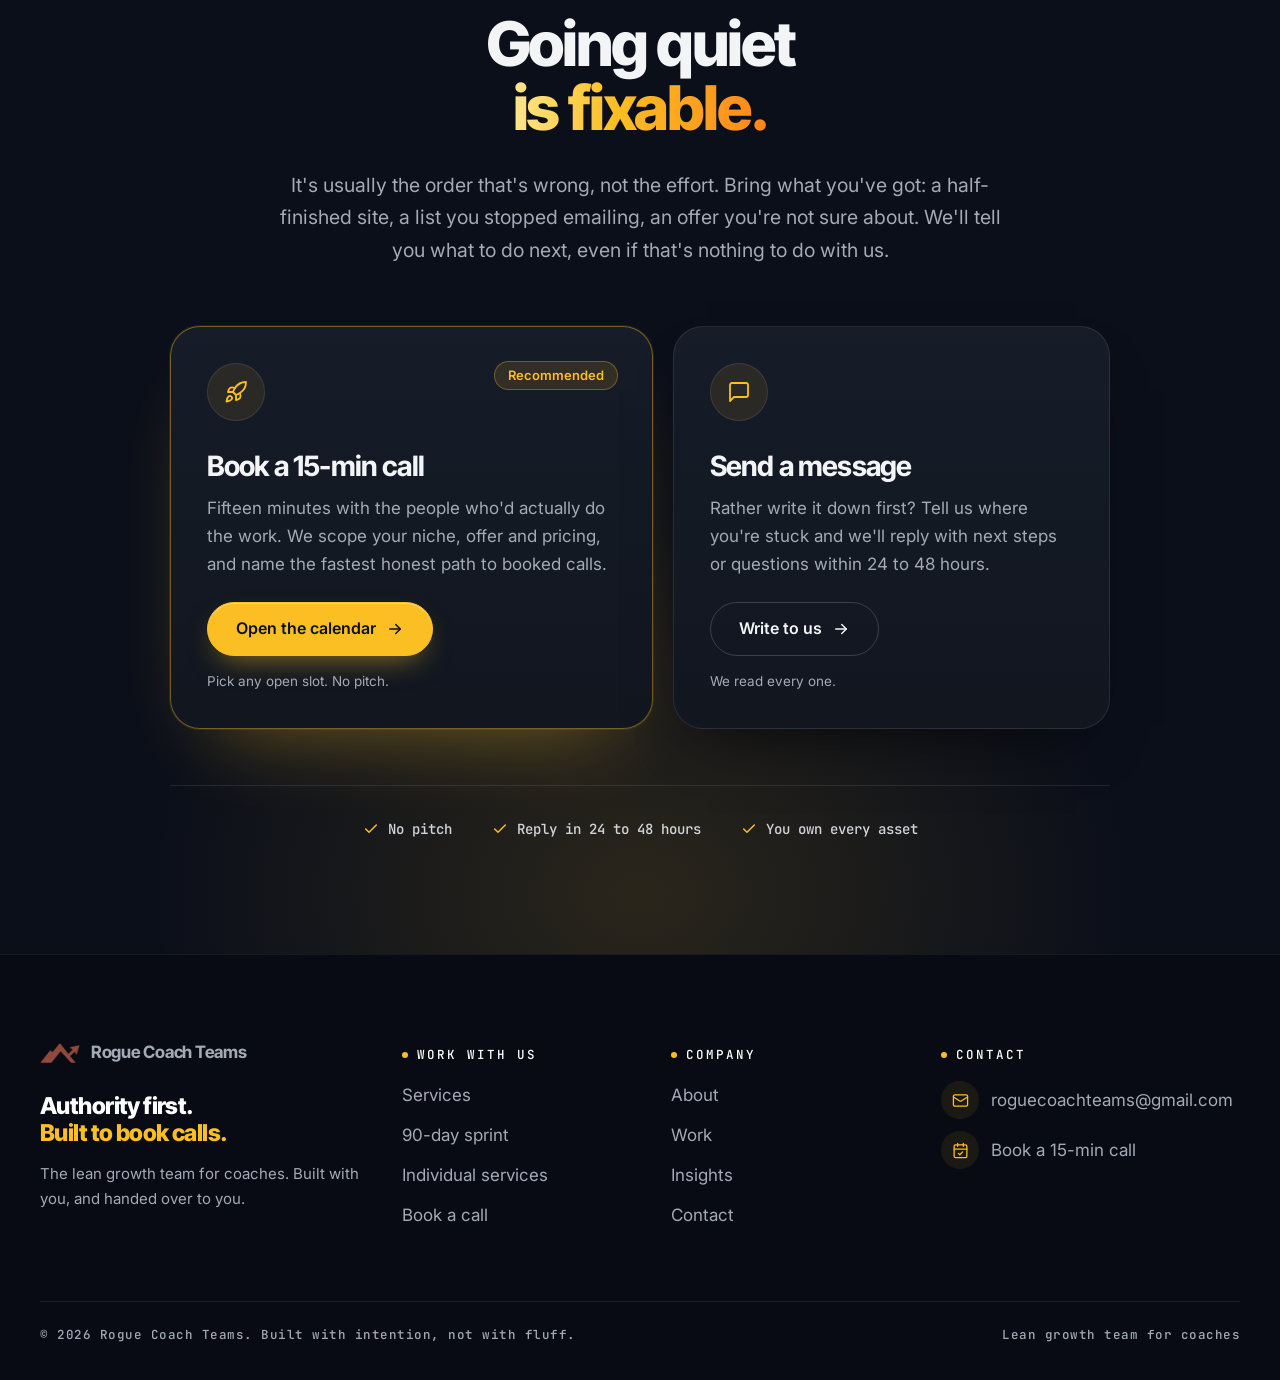
==== commit 5ba48c68: "Redesign the site in a new layout language (v2) Floating pill nav, alternating midnight and warm-pap" ====
--- a/index.html
+++ b/index.html
@@ -1,19 +1,23 @@
 <!doctype html>
 <html lang="en">
 <head>
+<!-- @head -->
 <meta charset="utf-8">
 <meta name="viewport" content="width=device-width, initial-scale=1">
-<title>Rogue Coach Teams — the lean growth team for coaches</title>
-<meta name="description" content="Coaches don't quit, they go quiet. Rogue Coach Teams builds the authority content, funnel and warm partner intros that get your calendar full again — and you own every asset.">
+<title>Rogue Coach Teams | The lean growth team for coaches</title>
+<meta name="description" content="Coaches don&#x27;t quit, they go quiet. Rogue Coach Teams builds the authority content, the funnel and the warm partner intros that fill your calendar again, and you own every asset.">
 <link rel="canonical" href="https://roguecoachteams.com/">
-<meta property="og:title" content="Rogue Coach Teams — the lean growth team for coaches">
-<meta property="og:description" content="Authority content, a funnel that books calls, and warm partner intros. Built by a small senior crew. You keep every asset.">
+<meta property="og:title" content="Rogue Coach Teams | The lean growth team for coaches">
+<meta property="og:description" content="Coaches don&#x27;t quit, they go quiet. Rogue Coach Teams builds the authority content, the funnel and the warm partner intros that fill your calendar again, and you own every asset.">
 <meta property="og:type" content="website">
-<meta property="og:image" content="https://roguecoachteams.com/assets/img/logo.png">
+<meta property="og:url" content="https://roguecoachteams.com/">
+<meta property="og:image" content="https://roguecoachteams.com/assets/img/v2/fan-center.webp">
+<meta name="twitter:card" content="summary_large_image">
+<meta name="theme-color" content="#0B0F1A">
 <link rel="icon" href="assets/img/logo.png">
 <link rel="preconnect" href="https://fonts.googleapis.com">
 <link rel="preconnect" href="https://fonts.gstatic.com" crossorigin>
-<link href="https://fonts.googleapis.com/css2?family=Inter+Tight:wght@600;700;800&family=Inter:wght@400;500;600;700&display=swap" rel="stylesheet">
+<link href="https://fonts.googleapis.com/css2?family=Inter+Tight:wght@700;800&family=Inter:wght@400;500;600;700&family=JetBrains+Mono:wght@500;600&display=swap" rel="stylesheet">
 <link rel="stylesheet" href="assets/css/site.css">
 <script>
 /* Reveal animations only apply when JS is alive. If site.js never runs,
@@ -22,16 +26,15 @@
   if(!document.body||!document.body.classList.contains('is-ready'))
     d.className=d.className.replace(' js','');},2500);})(document.documentElement);
 </script>
+<!-- /@head -->
 </head>
 <body>
+<!-- @header -->
 <a class="skip" href="#main">Skip to content</a>
 
-<header class="hdr">
-  <div class="wrap hdr__in">
-    <a class="brand" href="index.html">
-      <img src="assets/img/logo.png" alt="" width="34" height="34">
-      Rogue Coach Teams
-    </a>
+<div class="topbar">
+  <header class="navbar">
+    <a class="brand" href="index.html" aria-label="Rogue Coach Teams, home"><img src="assets/img/v2/mark.png" alt="" width="40" height="20"><span>Rogue Coach Teams</span></a>
     <nav class="nav" aria-label="Primary">
       <a href="services.html">Services</a>
       <a href="pricing.html">Pricing</a>
@@ -39,10 +42,10 @@
       <a href="insights.html">Insights</a>
       <a href="contact.html">Contact</a>
     </nav>
-    <a class="btn btn--sm" href="https://calendly.com/roguecoachteams/rebel-strategy-call">Book a 15-min call</a>
+    <a class="btn btn--sm" href="https://calendly.com/roguecoachteams/rebel-strategy-call">Book a call <svg class="i" aria-hidden="true"><use href="assets/icons.svg#arrow"/></svg></a>
     <button class="burger" type="button" aria-expanded="false" aria-controls="drawer" aria-label="Menu"><span></span></button>
-  </div>
-</header>
+  </header>
+</div>
 
 <nav class="drawer" id="drawer" aria-label="Mobile">
   <a href="services.html">Services</a>
@@ -50,39 +53,75 @@
   <a href="about.html">About</a>
   <a href="insights.html">Insights</a>
   <a href="contact.html">Contact</a>
-  <a class="btn" href="https://calendly.com/roguecoachteams/rebel-strategy-call">Book a 15-min call</a>
+  <a class="btn" href="https://calendly.com/roguecoachteams/rebel-strategy-call">Book a 15-min call <svg class="i" aria-hidden="true"><use href="assets/icons.svg#arrow"/></svg></a>
 </nav>
+<!-- /@header -->
 
 <main id="main">
 
-  <!-- ============================================================ HERO -->
-  <section class="hero">
-    <div class="wrap">
-      <div class="hero__grid">
-        <div>
-          <p class="label lift" style="--d:60ms">For coaches who went quiet</p>
-          <h1 class="lift" style="--d:140ms">Most coaches<br>don't quit.<span class="quiet">They go quiet.</span></h1>
-        </div>
-        <div>
-          <p class="lede hero__lede lift" style="--d:260ms">
-            The site goes stale. The posting stops. The calendar empties, and it gets
-            harder to explain why. We're the small senior crew that turns that around —
-            authority content, a funnel that books calls, and warm partner intros.
-            You own every asset we build.
-          </p>
-          <div class="hero__cta lift" style="--d:360ms">
-            <a class="btn" href="https://calendly.com/roguecoachteams/rebel-strategy-call">
-              Book a 15-min call <span class="arw" aria-hidden="true">↗</span>
-            </a>
-            <a class="btn btn--ghost" href="#maria">Watch Maria's story</a>
-          </div>
-        </div>
+  <!-- ================================================================ HERO -->
+  <section class="sec dark glow gridbg hero" aria-labelledby="hero-h">
+    <div class="wrap">
+      <p class="eyebrow lift" style="--d:40ms"><svg class="i" aria-hidden="true"><use href="assets/icons.svg#spark"/></svg>Authority · Funnels · Partnerships</p>
+      <h1 id="hero-h" class="lift" style="--d:120ms">Most coaches don't quit.<br><span class="grad">They go quiet.</span></h1>
+      <p class="lede lift" style="--d:240ms">
+        The site goes stale. The posting stops. The calendar empties, and it gets harder to
+        explain why. We're the small senior crew that turns it around with authority content,
+        a funnel that books calls, and warm partner intros. You own every asset we build.
+      </p>
+      <div class="cta-row lift" style="--d:340ms">
+        <a class="btn" href="https://calendly.com/roguecoachteams/rebel-strategy-call">Book a 15-min call <svg class="i" aria-hidden="true"><use href="assets/icons.svg#arrow"/></svg></a>
+        <a class="btn btn--ghost" href="#maria"><svg class="i" aria-hidden="true"><use href="assets/icons.svg#play"/></svg> Watch Maria's story</a>
+      </div>
+
+      <div class="fan" role="group" aria-label="Three client websites built by the crew">
+        <figure class="frame frame--l" style="--d:620ms">
+          <div class="frame__bar" aria-hidden="true"><i></i><i></i><i></i><span></span></div>
+          <img src="assets/img/v2/fan-left.webp" alt="Client site for a life transitions coach" width="1280" height="800">
+        </figure>
+        <figure class="frame frame--r" style="--d:720ms">
+          <div class="frame__bar" aria-hidden="true"><i></i><i></i><i></i><span></span></div>
+          <img src="assets/img/v2/fan-right.webp" alt="Client site for an English communication coaching brand" width="1280" height="800">
+        </figure>
+        <figure class="frame frame--c" style="--d:460ms">
+          <div class="frame__bar" aria-hidden="true"><i></i><i></i><i></i><span></span></div>
+          <img src="assets/img/v2/fan-center.webp" alt="Client site for a leadership and communication coaching practice" width="1280" height="800">
+        </figure>
+      </div>
+
+      <div class="stats lift" style="--d:900ms">
+        <div class="stat">
+          <div class="stat__n" data-count="100" data-suffix="+">100<em>+</em></div>
+          <p class="stat__l">coaching brands this crew has shipped for</p>
+        </div>
+        <div class="stat">
+          <div class="stat__n">10 <em>to</em> 15</div>
+          <p class="stat__l">qualified calls a month, the typical target we work toward</p>
+        </div>
+        <div class="stat">
+          <div class="stat__n" data-count="30" data-prefix="~">~30</div>
+          <p class="stat__l">days from kickoff to a site and funnel that are live</p>
+        </div>
+      </div>
+    </div>
+  </section>
+
+  <!-- ============================================================= PROBLEM -->
+  <section class="sec light" aria-labelledby="problem-h">
+    <div class="wrap">
+      <div class="head rise">
+        <p class="eyebrow"><svg class="i" aria-hidden="true"><use href="assets/icons.svg#spark"/></svg>The problem</p>
+        <h2 id="problem-h">Why good coaches<br><span class="grad">go quiet.</span></h2>
+        <p class="lede">
+          It's rarely the effort. It's the order the work was done in. Skip a step and the next
+          one leaks, however hard you push.
+        </p>
       </div>
 
       <!-- The signature: a coach's visibility over time. Flat, then a rhythm,
-           then a climb. It draws itself once when the page loads. -->
-      <div class="hero__signal">
-        <svg class="signal signal--load" viewBox="0 0 1200 120" role="img"
+           then a climb. It draws itself once when it scrolls into view. -->
+      <div class="signal-wrap rise">
+        <svg class="signal signal--scroll" viewBox="0 0 1200 120" role="img"
              aria-label="A flat, silent line that finds a rhythm and then climbs.">
           <path class="signal__flat" d="M 8 78 L 412 78"/>
           <path class="signal__path" d="M 420 78
@@ -91,314 +130,560 @@
             C 638 96 638 48 668 48 C 698 48 696 104 728 104
             C 762 104 756 34 792 34 C 826 34 830 92 864 84
             C 900 76 918 58 952 46 C 1000 30 1090 26 1184 14"/>
-          <circle class="signal__dot" cx="1184" cy="14" r="5.5"/>
+          <circle class="signal__dot" cx="1184" cy="14" r="6"/>
         </svg>
-        <p class="signal__caps">
-          <span>The quiet stretch</span>
-          <span class="gold">Momentum</span>
-        </p>
-      </div>
-
-      <div class="metrics">
-        <div class="metric">
-          <div class="metric__n" data-count="100" data-suffix="+">100+</div>
-          <p class="metric__l">coaching brands this crew has shipped for</p>
-        </div>
-        <div class="metric">
-          <div class="metric__n">10&ndash;15</div>
-          <p class="metric__l">qualified calls a month, the typical target we work toward</p>
-        </div>
-        <div class="metric">
-          <div class="metric__n" data-count="30" data-prefix="~">~30</div>
-          <p class="metric__l">days from kickoff to a site and funnel that are live</p>
-        </div>
-      </div>
-    </div>
-  </section>
-
-  <!-- ================================================== MARIA — the proof -->
-  <section class="band band--alt band--edge" id="maria">
-    <div class="wrap">
-      <div class="split split--5-7 split--top">
+        <p class="signal__caps"><span>The quiet stretch</span><b>Momentum</b></p>
+      </div>
+
+      <div class="pcards">
+        <article class="card card--hover pcard rise">
+          <div class="pcard__top">
+            <span class="ico"><svg class="i" aria-hidden="true"><use href="assets/icons.svg#layout"/></svg></span>
+            <span class="num">01</span>
+          </div>
+          <p class="kicker">The site goes stale</p>
+          <h3>It stops asking.</h3>
+          <p>Visitors land, read and leave, because nothing on the page tells them what to do next.</p>
+        </article>
+        <article class="card card--hover pcard rise" style="--d:80ms">
+          <div class="pcard__top">
+            <span class="ico"><svg class="i" aria-hidden="true"><use href="assets/icons.svg#megaphone"/></svg></span>
+            <span class="num">02</span>
+          </div>
+          <p class="kicker">The posting stops</p>
+          <h3>Silence reads as gone.</h3>
+          <p>A cadence you can't hold turns into weeks of nothing, and the audience moves on.</p>
+        </article>
+        <article class="card card--hover pcard rise">
+          <div class="pcard__top">
+            <span class="ico"><svg class="i" aria-hidden="true"><use href="assets/icons.svg#calendar-x"/></svg></span>
+            <span class="num">03</span>
+          </div>
+          <p class="kicker">The calendar empties</p>
+          <h3>Referrals dry up.</h3>
+          <p>Word of mouth carries you until it doesn't, and there's no system underneath it.</p>
+        </article>
+        <article class="card card--hover pcard rise" style="--d:80ms">
+          <div class="pcard__top">
+            <span class="ico"><svg class="i" aria-hidden="true"><use href="assets/icons.svg#users"/></svg></span>
+            <span class="num">04</span>
+          </div>
+          <p class="kicker">Nobody introduces you</p>
+          <h3>Cold is expensive.</h3>
+          <p>Without partners and podcast hosts vouching for you, every lead has to be won from zero.</p>
+        </article>
+      </div>
+    </div>
+  </section>
+
+  <!-- ============================================================ WHY + ENGINE -->
+  <section class="sec light light--2" aria-labelledby="why-h">
+    <div class="wrap why">
+      <div class="why__copy rise">
+        <p class="eyebrow"><svg class="i" aria-hidden="true"><use href="assets/icons.svg#spark"/></svg>Why Rogue</p>
+        <h2 id="why-h" style="margin-bottom:30px">Why the crew<br><span class="grad">works.</span></h2>
+        <p>Most agencies start with ads.</p>
+        <p class="strong">We start with the order.</p>
+        <p>Niche before offer, offer before assets, assets before outreach. Every step is there
+          to move you closer to booked calls, not to a busier dashboard.</p>
+
+        <div class="minis">
+          <div class="card mini">
+            <span class="ico"><svg class="i" aria-hidden="true"><use href="assets/icons.svg#users"/></svg></span>
+            <h3>Small by design, senior by default</h3>
+            <p>No layers. You work with the people who do the work.</p>
+          </div>
+          <div class="card mini">
+            <span class="ico"><svg class="i" aria-hidden="true"><use href="assets/icons.svg#link"/></svg></span>
+            <h3>Partner-first growth</h3>
+            <p>Warm intros, JV stages and collaborations that compound.</p>
+          </div>
+          <div class="card mini">
+            <span class="ico"><svg class="i" aria-hidden="true"><use href="assets/icons.svg#layers"/></svg></span>
+            <h3>Systems you'll actually use</h3>
+            <p>Simple, resilient funnels and ops. No fragile gadgets.</p>
+          </div>
+          <div class="card mini">
+            <span class="ico"><svg class="i" aria-hidden="true"><use href="assets/icons.svg#key"/></svg></span>
+            <h3>You own every asset</h3>
+            <p>Files, logins, copy and SOPs, handed over at the end.</p>
+          </div>
+        </div>
+      </div>
+
+      <aside class="method rise" style="--d:120ms" aria-labelledby="engine-h">
+        <h3 class="method__h" id="engine-h">The Rogue engine</h3>
+        <p class="method__sub">Five steps, in this order, because skipping one is why the last thing didn't work.</p>
+        <ol class="msteps">
+          <li class="mstep">
+            <span class="ico"><svg class="i" aria-hidden="true"><use href="assets/icons.svg#compass"/></svg></span>
+            <div class="mstep__box">
+              <div class="mstep__t"><b>Niche</b><span>The foundation</span><span class="mstep__n">01</span></div>
+              <p>Clarify the profitable niche and the outcome you actually sell.</p>
+            </div>
+          </li>
+          <li class="mstep">
+            <span class="ico"><svg class="i" aria-hidden="true"><use href="assets/icons.svg#package"/></svg></span>
+            <div class="mstep__box">
+              <div class="mstep__t"><b>Offer</b><span>The promise</span><span class="mstep__n">02</span></div>
+              <p>Package the expertise into something a buyer can say yes to.</p>
+            </div>
+          </li>
+          <li class="mstep">
+            <span class="ico"><svg class="i" aria-hidden="true"><use href="assets/icons.svg#layout"/></svg></span>
+            <div class="mstep__box">
+              <div class="mstep__t"><b>Assets</b><span>The system</span><span class="mstep__n">03</span></div>
+              <p>Website, lead magnet and a content engine you can sustain.</p>
+            </div>
+          </li>
+          <li class="mstep">
+            <span class="ico"><svg class="i" aria-hidden="true"><use href="assets/icons.svg#link"/></svg></span>
+            <div class="mstep__box">
+              <div class="mstep__t"><b>Partnerships</b><span>The reach</span><span class="mstep__n">04</span></div>
+              <p>JV outreach and podcast spots that bring warm, pre-sold leads.</p>
+            </div>
+          </li>
+          <li class="mstep">
+            <span class="ico"><svg class="i" aria-hidden="true"><use href="assets/icons.svg#award"/></svg></span>
+            <div class="mstep__box">
+              <div class="mstep__t"><b>Authority</b><span>The proof</span><span class="mstep__n">05</span></div>
+              <p>Follow-ups and proof that convert without a single ad.</p>
+            </div>
+          </li>
+        </ol>
+      </aside>
+    </div>
+  </section>
+
+  <!-- ========================================================= MARIA, PROOF -->
+  <section class="sec dark glow glow--side" id="maria" aria-labelledby="maria-h">
+    <div class="wrap">
+      <div class="spot">
         <div class="rise">
-          <p class="label">Client story · Travel with Mkay</p>
-          <blockquote class="pull">
-            “A year or so ago I had more or less given up on my travel coaching
-            business… <em>Not only did they help me market my business, they revived it.</em>”
+          <p class="eyebrow"><svg class="i" aria-hidden="true"><use href="assets/icons.svg#spark"/></svg>Client story</p>
+          <h2 id="maria-h">Not just marketed.<br><span class="grad">Revived.</span></h2>
+          <p class="lede" style="margin-top:24px">
+            Maria had more or less given up on her travel coaching business. Her website was
+            still and she'd stopped posting. What she asked for was marketing. What she needed
+            first was clarity: a niche worth owning in a category as new as travel coaching, and
+            messaging that could keep up as the business found its shape.
+          </p>
+          <blockquote>
+            &ldquo;Not only did they help me market my business, <em>they revived it.</em>&rdquo;
+            <footer>Maria, founder of Travel with Mkay</footer>
           </blockquote>
-          <p class="pull__by"><b>Maria</b> — founder, Travel with Mkay</p>
-          <p class="lede" style="margin-top:26px">
-            Her website was still. She'd stopped posting. What she asked for was marketing;
-            what she needed first was clarity — a niche worth owning in a category as new as
-            travel coaching, and messaging that could keep up as the business found its shape.
-          </p>
         </div>
 
         <div class="rise" style="--d:120ms">
-          <div class="vidcard" data-video>
+          <div class="vid" data-video>
             <video preload="none" playsinline poster="assets/video/maria-poster.jpg"
                    aria-label="Maria, founder of Travel with Mkay, on working with Rogue Coach Teams">
               <source src="assets/video/maria-testimonial.mp4" type="video/mp4">
               <track kind="captions" src="assets/video/maria.vtt" srclang="en" label="English" default>
             </video>
-            <button class="vidcard__play" type="button">
-              <span class="vidcard__ring" aria-hidden="true">
-                <svg width="22" height="24" viewBox="0 0 22 24" fill="currentColor"><path d="M21 10.27a2 2 0 0 1 0 3.46L3 24.12A2 2 0 0 1 0 22.39V1.61A2 2 0 0 1 3 -.12z"/></svg>
-              </span>
+            <button class="vid__play" type="button">
+              <span class="vid__ring"><svg class="i" aria-hidden="true"><use href="assets/icons.svg#play"/></svg></span>
               <span class="sr-only">Play Maria's testimonial, 2 minutes</span>
             </button>
-            <div class="vidcard__meta">
-              <span class="vidcard__who">Maria</span>
-              <span class="vidcard__what">Founder, Travel with Mkay · 2 min</span>
+            <div class="vid__bar" aria-hidden="true">
+              <div><small>Client story</small><b>Maria, Travel with Mkay</b></div>
+              <span class="live">2 min</span>
             </div>
           </div>
-          <p class="tiny" style="margin-top:14px">Her words, unedited and uncut. Captions included.</p>
-        </div>
-      </div>
-
-      <div class="grid grid--4 rise" style="margin-top:56px">
-        <div class="card"><h3>Momentum</h3><p>Posting restarted, and kept going.</p></div>
-        <div class="card"><h3>Clarity</h3><p>A niche and a message that hold up.</p></div>
-        <div class="card"><h3>Visibility</h3><p>Webinars that reach past her own list.</p></div>
-        <div class="card"><h3>Honest pace</h3><p>“The growth hasn't been overnight, and that's okay.”</p></div>
-      </div>
-
-      <div class="rise" style="margin-top:56px;max-width:680px">
-        <p class="label label--mute">Her site, before and after</p>
-        <div class="ba">
-          <figure>
-            <img src="assets/img/maria-old-home.jpg" alt="Maria's original website: a dense, dated purple layout" loading="lazy" width="900" height="2046">
-            <figcaption>Before</figcaption>
-          </figure>
-          <figure>
-            <img src="assets/img/client-mkay.jpg" alt="The rebuilt Travel with Mkay site: clear hero, one offer, one next step" loading="lazy" width="500" height="759">
-            <figcaption>After</figcaption>
-          </figure>
-        </div>
-      </div>
-    </div>
-  </section>
-
-  <!-- ======================================================== THE ENGINE -->
-  <section class="band">
-    <div class="wrap">
-      <div class="stack" style="max-width:52ch;margin-bottom:56px">
-        <p class="label">How the work runs</p>
-        <h2>Five steps, in this order, because skipping one is why the last thing didn't work.</h2>
-      </div>
-
-      <div class="engine">
-        <div class="step">
-          <div class="step__pin">01</div>
-          <h3>Niche</h3>
-          <p>Clarify the profitable niche and the outcome you actually sell.</p>
-        </div>
-        <div class="step">
-          <div class="step__pin">02</div>
-          <h3>Offer</h3>
-          <p>Package the expertise into something a buyer can say yes to.</p>
-        </div>
-        <div class="step">
-          <div class="step__pin">03</div>
-          <h3>Assets</h3>
-          <p>Website, lead magnet and a content engine you can sustain.</p>
-        </div>
-        <div class="step">
-          <div class="step__pin">04</div>
-          <h3>Partnerships</h3>
-          <p>JV outreach and podcast spots that bring warm, pre-sold leads.</p>
-        </div>
-        <div class="step">
-          <div class="step__pin">05</div>
-          <h3>Authority</h3>
-          <p>Follow-ups and proof that convert without a single ad.</p>
-        </div>
-      </div>
-    </div>
-  </section>
-
-  <!-- ============================================================== WORK -->
-  <section class="band band--alt band--edge" id="work">
-    <div class="wrap">
-      <div class="split split--5-7 split--top" style="margin-bottom:44px">
+          <p class="tiny" style="margin-top:16px">Her words, unedited and uncut. Captions included.</p>
+        </div>
+      </div>
+
+      <div class="outcomes">
+        <div class="card outcome rise">
+          <span class="ico"><svg class="i" aria-hidden="true"><use href="assets/icons.svg#pulse"/></svg></span>
+          <h3>Momentum</h3>
+          <p>Posting restarted, and kept going.</p>
+        </div>
+        <div class="card outcome rise" style="--d:70ms">
+          <span class="ico"><svg class="i" aria-hidden="true"><use href="assets/icons.svg#compass"/></svg></span>
+          <h3>Clarity</h3>
+          <p>A niche and a message that hold up.</p>
+        </div>
+        <div class="card outcome rise" style="--d:140ms">
+          <span class="ico"><svg class="i" aria-hidden="true"><use href="assets/icons.svg#eye"/></svg></span>
+          <h3>Visibility</h3>
+          <p>Webinars that reach past her own list.</p>
+        </div>
+        <div class="card outcome rise" style="--d:210ms">
+          <span class="ico"><svg class="i" aria-hidden="true"><use href="assets/icons.svg#heart"/></svg></span>
+          <h3>Honest pace</h3>
+          <p>&ldquo;The growth hasn't been overnight, and that's okay.&rdquo;</p>
+        </div>
+      </div>
+    </div>
+  </section>
+
+  <!-- ======================================================== BEFORE / AFTER -->
+  <section class="sec dark sec--flush-top" aria-labelledby="ba-h">
+    <div class="wrap">
+      <div class="head rise">
+        <p class="eyebrow"><svg class="i" aria-hidden="true"><use href="assets/icons.svg#spark"/></svg>Transformation</p>
+        <h2 id="ba-h">Her site, before<br><span class="grad">and after.</span></h2>
+        <p class="lede">Same founder, same business. One site never asked for anything. The other has one promise and one next step.</p>
+      </div>
+      <div class="ba">
+        <figure class="rise">
+          <div class="frame">
+            <div class="frame__bar" aria-hidden="true"><i></i><i></i><i></i><span></span></div>
+            <span class="ba__tag">Before</span>
+            <img src="assets/img/v2/mkay-before.webp" alt="Maria's original website: a dense, dated layout with no single next step" width="900" height="563" loading="lazy">
+          </div>
+          <figcaption><b>Before.</b> A dense layout, a blog-first home page and no single thing to do next.</figcaption>
+        </figure>
+        <figure class="rise" style="--d:140ms">
+          <div class="frame">
+            <div class="frame__bar" aria-hidden="true"><i></i><i></i><i></i><span></span></div>
+            <span class="ba__tag ba__tag--after">After</span>
+            <img src="assets/img/v2/mkay-after.webp" alt="The rebuilt Travel with Mkay site: one clear promise and one button" width="1600" height="1000" loading="lazy">
+          </div>
+          <figcaption><b>After.</b> One clear promise, one button, and a free guide for visitors who aren't ready to book yet.</figcaption>
+        </figure>
+      </div>
+    </div>
+  </section>
+
+  <!-- ================================================================ WORK -->
+  <section class="sec light" id="work" aria-labelledby="work-h">
+    <div class="wrap">
+      <div class="head--split">
         <div class="rise">
-          <p class="label">Selected work</p>
-          <h2>No two coaches get the same site.</h2>
-        </div>
-        <p class="lede rise" style="--d:80ms">
-          We don't reuse templates. Every client gets a design built around their brand,
-          their audience and the one action their page needs to earn — and they keep the
-          files, the logins and the SOPs when we're done.
+          <p class="eyebrow"><svg class="i" aria-hidden="true"><use href="assets/icons.svg#spark"/></svg>Selected work</p>
+          <h2 id="work-h">No two coaches<br><span class="grad">get the same site.</span></h2>
+        </div>
+        <div class="note rise" style="--d:100ms">
+          <p>We don't reuse templates.</p>
+          <p>Every client gets a design built around their brand, their audience and the one action
+            their page needs to earn. They keep the files, the logins and the SOPs when we're done.</p>
+        </div>
+      </div>
+
+      <div class="work">
+        <figure class="wcard rise">
+          <div class="frame">
+            <div class="frame__bar" aria-hidden="true"><i></i><i></i><i></i><span></span></div>
+            <img src="assets/img/work-2.avif" alt="Client site for a communication coaching brand" width="1351" height="1777" loading="lazy">
+          </div>
+          <figcaption class="wcard__meta"><h3>Communication coaching</h3><span class="kicker">01</span></figcaption>
+        </figure>
+        <figure class="wcard rise" style="--d:80ms">
+          <div class="frame">
+            <div class="frame__bar" aria-hidden="true"><i></i><i></i><i></i><span></span></div>
+            <img src="assets/img/work-1.avif" alt="Client site for a calm-confident parenting coach" width="1362" height="2406" loading="lazy">
+          </div>
+          <figcaption class="wcard__meta"><h3>Parent coaching</h3><span class="kicker">02</span></figcaption>
+        </figure>
+        <figure class="wcard rise" style="--d:160ms">
+          <div class="frame">
+            <div class="frame__bar" aria-hidden="true"><i></i><i></i><i></i><span></span></div>
+            <img src="assets/img/work-3.avif" alt="Client site for an author and speaker" width="1365" height="1625" loading="lazy">
+          </div>
+          <figcaption class="wcard__meta"><h3>Author &amp; speaker</h3><span class="kicker">03</span></figcaption>
+        </figure>
+        <figure class="wcard rise">
+          <div class="frame">
+            <div class="frame__bar" aria-hidden="true"><i></i><i></i><i></i><span></span></div>
+            <img src="assets/img/work-4.avif" alt="Client site for a life transitions coach" width="1288" height="1605" loading="lazy">
+          </div>
+          <figcaption class="wcard__meta"><h3>Life transitions</h3><span class="kicker">04</span></figcaption>
+        </figure>
+        <figure class="wcard rise" style="--d:80ms">
+          <div class="frame">
+            <div class="frame__bar" aria-hidden="true"><i></i><i></i><i></i><span></span></div>
+            <img src="assets/img/work-5.avif" alt="Client site for an online language school" width="1365" height="2058" loading="lazy">
+          </div>
+          <figcaption class="wcard__meta"><h3>Language school</h3><span class="kicker">05</span></figcaption>
+        </figure>
+        <figure class="wcard rise" style="--d:160ms">
+          <div class="frame">
+            <div class="frame__bar" aria-hidden="true"><i></i><i></i><i></i><span></span></div>
+            <img src="assets/img/work-6.avif" alt="Client site for a leadership coaching practice" width="1364" height="1583" loading="lazy">
+          </div>
+          <figcaption class="wcard__meta"><h3>Leadership coaching</h3><span class="kicker">06</span></figcaption>
+        </figure>
+      </div>
+    </div>
+  </section>
+
+  <!-- =============================================================== LANES -->
+  <section class="sec dark glow" aria-labelledby="lanes-h">
+    <div class="wrap">
+      <div class="head rise">
+        <p class="eyebrow"><svg class="i" aria-hidden="true"><use href="assets/icons.svg#spark"/></svg>What we build</p>
+        <h2 id="lanes-h">Three lanes.<br><span class="grad">All end at a booked call.</span></h2>
+      </div>
+
+      <div class="lanes">
+        <article class="card lane rise">
+          <span class="ico"><svg class="i" aria-hidden="true"><use href="assets/icons.svg#funnel"/></svg></span>
+          <h3>Lead funnels that book calls</h3>
+          <p>Quiz, landing page and email sequence, written and wired to your calendar so traffic
+            turns into conversations instead of bounces.</p>
+          <div class="lane__foot"><span>Typical target</span><b>+10 qualified calls a month</b></div>
+        </article>
+        <article class="card lane rise" style="--d:80ms">
+          <span class="ico"><svg class="i" aria-hidden="true"><use href="assets/icons.svg#link"/></svg></span>
+          <h3>Authority &amp; JV engine</h3>
+          <p>LinkedIn positioning plus partner and podcast outreach, so you get introduced rather
+            than ignored. Warm rooms beat cold ads.</p>
+          <div class="lane__foot"><span>Typical target</span><b>10 to 15 partner intros a month</b></div>
+        </article>
+        <article class="card lane rise">
+          <span class="ico"><svg class="i" aria-hidden="true"><use href="assets/icons.svg#flow"/></svg></span>
+          <h3>Sales &amp; launch systems</h3>
+          <p>Automation, reminders and a pipeline simple enough that you'll actually keep using it.
+            More of the calls you book actually show up.</p>
+          <div class="lane__foot"><span>Typical lift</span><b>Show-up rate up around 18%</b></div>
+        </article>
+        <article class="card lane lane--q rise" style="--d:80ms">
+          <span class="ico"><svg class="i" aria-hidden="true"><use href="assets/icons.svg#help"/></svg></span>
+          <h3>Not sure which one you need?</h3>
+          <p>That's the normal starting point. We'll audit what you have, then recommend the
+            smallest next step that moves the number, with options by budget and timeline.</p>
+          <div class="lane__foot"><a class="arrowlink" href="contact.html">Get a custom plan <svg class="i" aria-hidden="true"><use href="assets/icons.svg#arrow"/></svg></a></div>
+        </article>
+      </div>
+    </div>
+  </section>
+
+  <!-- =============================================================== PATHS -->
+  <section class="sec light" aria-labelledby="paths-h">
+    <div class="wrap">
+      <div class="head rise">
+        <p class="eyebrow"><svg class="i" aria-hidden="true"><use href="assets/icons.svg#spark"/></svg>Two ways to start</p>
+        <h2 id="paths-h">Commit to a sprint,<br><span class="grad">or buy one thing.</span></h2>
+        <p class="lede">
+          The 90-day sprint runs the whole playbook on a weekly cadence. Individual services are
+          for when you already know the one lever you're missing. Switch from one to the other
+          and we'll credit the overlap.
         </p>
       </div>
 
-      <div class="mosaic rise">
-        <div class="shot shot--a"><img src="assets/img/work-2.avif" alt="Client site: a communication coaching brand" loading="lazy"><span class="shot__tag">Communication coaching</span></div>
-        <div class="shot shot--b"><img src="assets/img/work-1.avif" alt="Client site: a calm-confident parenting coach" loading="lazy"><span class="shot__tag">Parent coaching</span></div>
-        <div class="shot shot--c"><img src="assets/img/work-3.avif" alt="Client site: an author and speaker" loading="lazy"><span class="shot__tag">Author &amp; speaker</span></div>
-        <div class="shot shot--d"><img src="assets/img/work-4.avif" alt="Client site: a life transitions coach" loading="lazy"><span class="shot__tag">Life transitions</span></div>
-        <div class="shot shot--e"><img src="assets/img/work-5.avif" alt="Client site: an online language school" loading="lazy"><span class="shot__tag">Language school</span></div>
-        <div class="shot shot--e"><img src="assets/img/work-6.avif" alt="Client site: a leadership coaching practice" loading="lazy"><span class="shot__tag">Leadership coaching</span></div>
-      </div>
-    </div>
-  </section>
-
-  <!-- ========================================================== SERVICES -->
-  <section class="band">
-    <div class="wrap">
-      <div class="stack" style="max-width:50ch;margin-bottom:48px">
-        <p class="label">What we build</p>
-        <h2>Three lanes. All of them end at a booked call.</h2>
-      </div>
-
-      <div class="grid grid--2 rise">
-        <article class="card">
-          <h3>Lead funnels that book calls</h3>
-          <p>Quiz, landing page and email sequence, written and wired to your calendar so traffic turns into conversations instead of bounces.</p>
-          <p class="tiny" style="margin-top:16px">Typical target: +10 qualified calls a month.</p>
-        </article>
-        <article class="card">
-          <h3>Authority &amp; JV engine</h3>
-          <p>LinkedIn positioning plus partner and podcast outreach, so you get introduced rather than ignored. Warm rooms beat cold ads.</p>
-          <p class="tiny" style="margin-top:16px">Typical target: 10–15 partner intros a month.</p>
-        </article>
-        <article class="card">
-          <h3>Sales &amp; launch systems</h3>
-          <p>Automation, reminders and a pipeline simple enough that you'll actually keep using it. More of the calls you book actually show up.</p>
-          <p class="tiny" style="margin-top:16px">Typical lift: show-up rate up around 18%.</p>
-        </article>
-        <article class="card" style="display:flex;flex-direction:column;justify-content:space-between">
-          <div>
-            <h3>Not sure which one you need?</h3>
-            <p>That's the normal starting point. We'll audit what you have, then recommend the smallest next step that moves the number — with options by budget and timeline.</p>
-          </div>
-          <p style="margin-top:20px"><a class="tlink" href="contact.html">Get a custom plan <span aria-hidden="true">→</span></a></p>
-        </article>
-      </div>
-    </div>
-  </section>
-
-  <!-- =========================================================== PRICING -->
-  <section class="band band--alt band--edge">
-    <div class="wrap">
-      <div class="split split--5-7 split--top" style="margin-bottom:44px">
+      <div class="paths">
+        <article class="card path dark rise">
+          <div class="path__top"><h3>90-day sprint</h3><span class="badge">Full playbook</span></div>
+          <div class="path__price">$900<span> to $3,600</span></div>
+          <p class="path__per">Three packages · one payment · 90 days</p>
+          <ul class="ticks">
+            <li>Social, funnels, email, JV leads and launches</li>
+            <li>Weekly iteration, edits back in 24 to 48 hours</li>
+            <li>Unlimited edits and a monthly report</li>
+            <li>You own everything at handover</li>
+          </ul>
+          <a class="btn" href="sprint.html">Compare the three packages <svg class="i" aria-hidden="true"><use href="assets/icons.svg#arrow"/></svg></a>
+        </article>
+        <article class="card path rise" style="--d:100ms">
+          <div class="path__top"><h3>Individual services</h3><span class="badge">Fixed price</span></div>
+          <div class="path__price">$99<span> to $699</span></div>
+          <p class="path__per">Twelve fixed-price builds · no retainer</p>
+          <ul class="ticks">
+            <li>Branding, website, funnel page and SEO</li>
+            <li>Podcast launch, automations, authority and PR</li>
+            <li>JV lead generation and book publishing</li>
+            <li>Fixed scope, fixed price, checkout on the page</li>
+          </ul>
+          <a class="btn btn--ghost" href="pricing.html">Browse all 12 services <svg class="i" aria-hidden="true"><use href="assets/icons.svg#arrow"/></svg></a>
+        </article>
+      </div>
+    </div>
+  </section>
+
+  <!-- ================================================================ CREW -->
+  <section class="sec dark glow glow--side" aria-labelledby="crew-h">
+    <div class="wrap spot">
+      <div class="rise">
+        <div class="photo">
+          <img src="assets/img/crew.jpg" alt="The Rogue Coach Teams crew at their first meetup, in costume and mid-laugh" width="1024" height="1024" loading="lazy">
+          <div class="vid__bar">
+            <div><small>The crew</small><b>Seven people, one team</b></div>
+            <span class="live">Shipping</span>
+          </div>
+        </div>
+      </div>
+      <div class="rise" style="--d:120ms">
+        <p class="eyebrow"><svg class="i" aria-hidden="true"><use href="assets/icons.svg#spark"/></svg>Meet the crew</p>
+        <h2 id="crew-h">More than an agency.<br><span class="grad">A crew you know by name.</span></h2>
+        <p class="lede" style="margin-top:24px">
+          Before Rogue, we were the people inside somebody else's company quietly shipping the
+          work: sites, launches and growth systems for over a hundred coaches. Then, overnight,
+          that was gone.
+        </p>
+        <p class="lede" style="margin-top:14px"><b>So we built the agency we'd wished existed.</b>
+          Small on purpose, senior by default, and no account manager relaying messages to someone
+          you never meet.</p>
+
+        <div class="minis">
+          <div class="card mini">
+            <span class="ico"><svg class="i" aria-hidden="true"><use href="assets/icons.svg#award"/></svg></span>
+            <h3>Authority over noise</h3>
+            <p>Positioning, proof and partnerships that make selling easier.</p>
+          </div>
+          <div class="card mini">
+            <span class="ico"><svg class="i" aria-hidden="true"><use href="assets/icons.svg#trend"/></svg></span>
+            <h3>Measured creativity</h3>
+            <p>Clear taste plus data. We ship, track and iterate quickly.</p>
+          </div>
+          <div class="card mini">
+            <span class="ico"><svg class="i" aria-hidden="true"><use href="assets/icons.svg#zap"/></svg></span>
+            <h3>Agency, not homework</h3>
+            <p>We build it with you and for you, not hand you a task list.</p>
+          </div>
+          <div class="card mini">
+            <span class="ico"><svg class="i" aria-hidden="true"><use href="assets/icons.svg#target"/></svg></span>
+            <h3>Outcomes you can see</h3>
+            <p>Booked calls, partner intros and assets you keep.</p>
+          </div>
+        </div>
+        <div class="cta-row" style="margin-top:32px">
+          <a class="btn btn--ghost" href="about.html">Meet the team <svg class="i" aria-hidden="true"><use href="assets/icons.svg#arrow"/></svg></a>
+        </div>
+      </div>
+    </div>
+  </section>
+
+  <!-- ============================================================== QUOTES -->
+  <section class="sec dark sec--flush-top" aria-labelledby="quotes-h">
+    <div class="wrap">
+      <div class="head--split">
         <div class="rise">
-          <p class="label">Two ways to start</p>
-          <h2>Commit to a sprint, or buy one thing.</h2>
-        </div>
-        <p class="lede rise" style="--d:80ms">
-          The 90-day sprint runs the whole playbook — content, funnel and JV outreach on a
-          weekly cadence. Individual services are for when you already know the one lever
-          you're missing. You can switch from one to the other and we'll credit the overlap.
-        </p>
-      </div>
-
-      <div class="grid grid--2 rise">
-        <article class="card">
-          <p class="label label--plain">90-day sprint</p>
-          <h3 style="font-size:clamp(1.5rem,2.4vw,2rem);margin-bottom:14px">$900 – $3,600</h3>
-          <p>Three scopes of the same playbook. Social, funnels, email, JV leads and launches, with unlimited edits and a monthly report. You own everything at handover.</p>
-          <p style="margin-top:22px"><a class="btn" href="sprint.html">Compare the three packages <span class="arw" aria-hidden="true">↗</span></a></p>
-        </article>
-        <article class="card">
-          <p class="label label--plain">Individual services</p>
-          <h3 style="font-size:clamp(1.5rem,2.4vw,2rem);margin-bottom:14px">$99 – $699</h3>
-          <p>Twelve fixed-price builds: branding, website, funnel page, SEO, podcast launch, automations, JV lead generation, book publishing and more. Fixed scope, fixed price.</p>
-          <p style="margin-top:22px"><a class="btn btn--ghost" href="pricing.html">Browse all 12 services <span class="arw" aria-hidden="true">↗</span></a></p>
-        </article>
-      </div>
-    </div>
-  </section>
-
-  <!-- ====================================================== TESTIMONIALS -->
-  <section class="band">
-    <div class="wrap">
-      <p class="label">Also said about the work</p>
-      <div class="grid rise" style="margin-top:36px">
-        <figure class="card" style="margin:0">
-          <blockquote style="margin:0"><p>Within eight weeks I went from chasing leads to 12+ booked consults a month. The quiz funnel and nurture emails run while I coach.</p></blockquote>
-          <figcaption class="tiny" style="margin-top:16px"><b class="gold">Maya R.</b> — fitness coach</figcaption>
-        </figure>
-        <figure class="card" style="margin:0">
-          <blockquote style="margin:0"><p>They reworked my positioning and warmed up partner intros. Podcast invites landed the same month and my calendar followed.</p></blockquote>
-          <figcaption class="tiny" style="margin-top:16px"><b class="gold">Elena P.</b> — wellness &amp; lifestyle coach</figcaption>
-        </figure>
-        <figure class="card" style="margin:0">
-          <blockquote style="margin:0"><p>Follow-ups finally happen automatically. Show-ups are up 20% and I spend more time actually coaching, not cleaning the CRM.</p></blockquote>
-          <figcaption class="tiny" style="margin-top:16px"><b class="gold">David K.</b> — career transition coach</figcaption>
-        </figure>
-      </div>
-    </div>
-  </section>
-
-  <!-- =============================================================== FAQ -->
-  <section class="band band--alt band--edge">
-    <div class="wrap wrap--narrow">
-      <h2 style="margin-bottom:36px">Questions worth asking first</h2>
-      <div class="faq">
+          <p class="eyebrow"><svg class="i" aria-hidden="true"><use href="assets/icons.svg#spark"/></svg>Client words</p>
+          <h2 id="quotes-h">Said about<br><span class="grad">the work.</span></h2>
+        </div>
+        <div class="note rise" style="--d:100ms">
+          <p>In their own words.</p>
+          <p>Maria's is on video above, unedited and uncut.</p>
+        </div>
+      </div>
+
+      <div class="quotes">
+        <figure class="card quote rise">
+          <div class="quote__who"><span class="avatar" aria-hidden="true">M</span><div><b>Maria</b><span>Travel coach</span></div></div>
+          <blockquote>&ldquo;A year or so ago I had more or less given up on my travel coaching business. Not only did they help me market my business, they revived it.&rdquo;</blockquote>
+          <figcaption class="quote__foot"><a class="arrowlink" href="#maria">Watch her story <svg class="i" aria-hidden="true"><use href="assets/icons.svg#arrow"/></svg></a></figcaption>
+        </figure>
+        <figure class="card quote rise" style="--d:70ms">
+          <div class="quote__who"><span class="avatar" aria-hidden="true">M</span><div><b>Maya R.</b><span>Fitness coach</span></div></div>
+          <blockquote>&ldquo;Within eight weeks I went from chasing leads to 12+ booked consults a month. The quiz funnel and nurture emails run while I coach.&rdquo;</blockquote>
+          <figcaption class="quote__foot"><span>Lead funnel</span></figcaption>
+        </figure>
+        <figure class="card quote rise" style="--d:140ms">
+          <div class="quote__who"><span class="avatar" aria-hidden="true">E</span><div><b>Elena P.</b><span>Wellness coach</span></div></div>
+          <blockquote>&ldquo;They reworked my positioning and warmed up partner intros. Podcast invites landed the same month and my calendar followed.&rdquo;</blockquote>
+          <figcaption class="quote__foot"><span>Authority and JV</span></figcaption>
+        </figure>
+        <figure class="card quote rise" style="--d:210ms">
+          <div class="quote__who"><span class="avatar" aria-hidden="true">D</span><div><b>David K.</b><span>Career coach</span></div></div>
+          <blockquote>&ldquo;Follow-ups finally happen automatically. Show-ups are up 20% and I spend more time actually coaching, not cleaning the CRM.&rdquo;</blockquote>
+          <figcaption class="quote__foot"><span>Sales systems</span></figcaption>
+        </figure>
+      </div>
+    </div>
+  </section>
+
+  <!-- ================================================================= FAQ -->
+  <section class="sec light" aria-labelledby="faq-h">
+    <div class="wrap faqs">
+      <div class="faqs__side rise">
+        <p class="eyebrow"><svg class="i" aria-hidden="true"><use href="assets/icons.svg#spark"/></svg>FAQ</p>
+        <h2 id="faq-h">Questions worth<br><span class="grad">asking first.</span></h2>
+        <p class="lede">Timelines, ads, ownership, and what actually happens on the first call.</p>
+        <div class="advice">
+          <b>Still deciding?</b>
+          <p>No pressure. Just a conversation.</p>
+          <a class="arrowlink" href="https://calendly.com/roguecoachteams/rebel-strategy-call">Book a 15-min call <svg class="i" aria-hidden="true"><use href="assets/icons.svg#arrow"/></svg></a>
+          <small>Fifteen minutes, no pitch.</small>
+        </div>
+      </div>
+
+      <div class="acc rise" style="--d:100ms">
         <details>
           <summary>How fast can we go live?</summary>
-          <div class="faq__a">Most coaches are live in about 30 days — design, copy, tech and automations included. The 90-day sprint keeps iterating after that.</div>
+          <div class="acc__a">Most coaches are live in about 30 days, with design, copy, tech and automations included. The 90-day sprint keeps iterating after that.</div>
         </details>
         <details>
           <summary>Do you run ads?</summary>
-          <div class="faq__a">Not first. We build organic and partner traffic before anyone spends on ads, because ads to a funnel that doesn't convert just makes the loss faster. Ads stay optional, later.</div>
+          <div class="acc__a">Not first. We build organic and partner traffic before anyone spends on ads, because ads to a funnel that doesn't convert just make the loss faster. Ads stay optional, later.</div>
         </details>
         <details>
           <summary>What happens on the first call?</summary>
-          <div class="faq__a">Fifteen minutes on your niche, your offer, your pricing and the fastest honest path to 10–15 calls a month. If a smaller step is smarter than working with us, we'll say so.</div>
+          <div class="acc__a">Fifteen minutes on your niche, your offer, your pricing and the fastest honest path to 10 to 15 calls a month. If a smaller step is smarter than working with us, we'll say so.</div>
         </details>
         <details>
           <summary>Do I own what you build?</summary>
-          <div class="faq__a">Yes — files, logins, copy, automations and SOPs, all of it, handed over at the end. Nothing is locked to a platform we control.</div>
+          <div class="acc__a">Yes. Files, logins, copy, automations and SOPs, all of it, handed over at the end. Nothing is locked to a platform we control.</div>
         </details>
         <details>
           <summary>Do I need a website to start?</summary>
-          <div class="faq__a">No. If you're early we'll ship a minimal funnel and book calls first. Website polish can follow once there's something to polish it for.</div>
+          <div class="acc__a">No. If you're early we'll ship a minimal funnel and book calls first. Website polish can follow once there's something to polish it for.</div>
         </details>
       </div>
     </div>
   </section>
 
-  <!-- ============================================================ FINALE -->
-  <section class="band band--tight">
-    <div class="wrap">
-      <svg class="signal signal--scroll" viewBox="0 0 1200 60" role="presentation" aria-hidden="true" style="margin-bottom:44px">
-        <path class="signal__flat" d="M 8 40 L 300 40"/>
-        <path class="signal__path" d="M 308 40 C 340 40 344 30 372 30 C 400 30 400 50 432 50
-          C 470 50 466 18 508 18 C 548 18 552 46 596 42 C 700 34 900 22 1184 8"/>
-        <circle class="signal__dot" cx="1184" cy="8" r="4.5"/>
-      </svg>
-
-      <div class="finale rise">
-        <h2>Going quiet is fixable. It's usually the order that's wrong, not the effort.</h2>
+  <!-- ================================================================= CTA -->
+  <section class="sec dark glow glow--low cta" aria-labelledby="cta-h">
+    <div class="wrap">
+      <div class="signal-wrap" style="max-width:880px;margin-bottom:56px">
+        <svg class="signal signal--scroll" viewBox="0 0 1200 60" aria-hidden="true">
+          <path class="signal__flat" d="M 8 40 L 300 40"/>
+          <path class="signal__path" d="M 308 40 C 340 40 344 30 372 30 C 400 30 400 50 432 50
+            C 470 50 466 18 508 18 C 548 18 552 46 596 42 C 700 34 900 22 1184 8"/>
+          <circle class="signal__dot" cx="1184" cy="8" r="5"/>
+        </svg>
+      </div>
+      <div class="rise">
+        <p class="eyebrow"><svg class="i" aria-hidden="true"><use href="assets/icons.svg#spark"/></svg>Ready when you are</p>
+        <h2 id="cta-h">Going quiet<br><span class="grad">is fixable.</span></h2>
         <p class="lede">
-          Fifteen minutes, no pitch. Bring what you've got — a half-finished site, a list you
-          stopped emailing, an offer you're not sure about — and we'll tell you what to do next
-          even if that's nothing to do with us.
+          It's usually the order that's wrong, not the effort. Bring what you've got: a
+          half-finished site, a list you stopped emailing, an offer you're not sure about. We'll
+          tell you what to do next, even if that's nothing to do with us.
         </p>
-        <div class="hero__cta">
-          <a class="btn" href="https://calendly.com/roguecoachteams/rebel-strategy-call">
-            Book a 15-min call <span class="arw" aria-hidden="true">↗</span>
-          </a>
-          <a class="btn btn--ghost" href="contact.html">Send a message instead</a>
-        </div>
-      </div>
+      </div>
+
+      <div class="cta-cards">
+        <div class="card ccard card--gold rise">
+          <span class="badge">Recommended</span>
+          <span class="ico"><svg class="i" aria-hidden="true"><use href="assets/icons.svg#rocket"/></svg></span>
+          <h3>Book a 15-min call</h3>
+          <p>Fifteen minutes with the people who'd actually do the work. We scope your niche, offer
+            and pricing, and name the fastest honest path to booked calls.</p>
+          <a class="btn" href="https://calendly.com/roguecoachteams/rebel-strategy-call">Open the calendar <svg class="i" aria-hidden="true"><use href="assets/icons.svg#arrow"/></svg></a>
+          <small>Pick any open slot. No pitch.</small>
+        </div>
+        <div class="card ccard rise" style="--d:100ms">
+          <span class="ico"><svg class="i" aria-hidden="true"><use href="assets/icons.svg#message"/></svg></span>
+          <h3>Send a message</h3>
+          <p>Rather write it down first? Tell us where you're stuck and we'll reply with next steps
+            or questions within 24 to 48 hours.</p>
+          <a class="btn btn--ghost" href="contact.html">Write to us <svg class="i" aria-hidden="true"><use href="assets/icons.svg#arrow"/></svg></a>
+          <small>We read every one.</small>
+        </div>
+      </div>
+
+      <ul class="checks">
+        <li><svg class="i" aria-hidden="true"><use href="assets/icons.svg#check"/></svg>No pitch</li>
+        <li><svg class="i" aria-hidden="true"><use href="assets/icons.svg#check"/></svg>Reply in 24 to 48 hours</li>
+        <li><svg class="i" aria-hidden="true"><use href="assets/icons.svg#check"/></svg>You own every asset</li>
+      </ul>
     </div>
   </section>
 
 </main>
 
+<!-- @footer -->
 <footer class="ftr">
   <div class="wrap">
     <div class="ftr__grid">
       <div>
-        <a class="brand" href="index.html" style="margin-bottom:16px">
-          <img src="assets/img/logo.png" alt="" width="34" height="34">
-          Rogue Coach Teams
-        </a>
-        <p style="max-width:38ch">The lean growth team for coaches. Authority, partnerships and
-          simple systems — built with you, and handed over to you.</p>
+        <a class="brand" href="index.html" aria-label="Rogue Coach Teams, home"><img src="assets/img/v2/mark.png" alt="" width="40" height="20"><span>Rogue Coach Teams</span></a>
+        <p class="ftr__tag">Authority first.<br><span>Built to book calls.</span></p>
+        <p class="ftr__small">The lean growth team for coaches. Built with you, and handed over to you.</p>
       </div>
       <div>
         <h4>Work with us</h4>
@@ -418,14 +703,22 @@
           <li><a href="contact.html">Contact</a></li>
         </ul>
       </div>
+      <div class="ftr__contact">
+        <h4>Contact</h4>
+        <ul>
+          <li><a href="mailto:roguecoachteams@gmail.com"><span class="ico"><svg class="i" aria-hidden="true"><use href="assets/icons.svg#mail"/></svg></span>roguecoachteams@gmail.com</a></li>
+          <li><a href="https://calendly.com/roguecoachteams/rebel-strategy-call"><span class="ico"><svg class="i" aria-hidden="true"><use href="assets/icons.svg#calendar"/></svg></span>Book a 15-min call</a></li>
+        </ul>
+      </div>
     </div>
     <div class="ftr__base">
-      <span>© 2026 Rogue Coach Teams. Built with intention, not with fluff.</span>
-      <a href="mailto:roguecoachteams@gmail.com">roguecoachteams@gmail.com</a>
+      <span>&copy; 2026 Rogue Coach Teams. Built with intention, not with fluff.</span>
+      <span>Lean growth team for coaches</span>
     </div>
   </div>
 </footer>
 
 <script src="assets/js/site.js"></script>
+<!-- /@footer -->
 </body>
 </html>
--- a/assets/css/site.css
+++ b/assets/css/site.css
@@ -1,386 +1,294 @@
-/* ==========================================================================
-   Rogue Coach Teams — site.css
-   Palette, type and component rules follow Rogue Coach Teams Brand
-   Guidelines v1.0 (Midnight/Graphite surfaces, Gold 500 accent, Inter,
-   pill buttons, 20-24px radii, soft gold glow instead of hard shadows).
-
-   Section order in this file:
-     1. Tokens
-     2. Reset + base
-     3. Typography
-     4. Layout primitives
-     5. Buttons + links
-     6. Header / nav
-     7. Signal line (signature element)
-     8. Hero
-     9. Sections + components
-    10. Footer
-    11. Motion
-    12. Media queries  <-- always last, so they win
-   ========================================================================== */
-
-/* ------------------------------------------------------------------ 1. Tokens */
+/* =====================================================================
+   Rogue Coach Teams, site.css (v2)
+
+   Layout language: a floating pill nav, bands that alternate between
+   midnight and warm paper, mono eyebrows, one gradient line per heading,
+   and real client screenshots set in browser frames.
+
+   Brand (guidelines v1.0): Midnight #0B0F1A, Graphite #151A23,
+   Gold #FBBF24, Inter / Inter Tight, pill buttons, 20 to 28px radii,
+   soft gold glow instead of hard shadows.
+
+   Every component reads its colours from the band it sits in (.dark or
+   .light), so the same card works on both without a variant class.
+   ===================================================================== */
+
+/* ------------------------------------------------------------ 1. Tokens */
 :root {
-  --ink: #0b0f1a;          /* Midnight 900 — base surface */
-  --ink-2: #0e131f;        /* alternating band */
-  --panel: #151a23;        /* Graphite 800 — cards */
-  --panel-2: #1b212d;      /* raised card */
-  --gold: #fbbf24;         /* Gold 500 — accent + primary CTA */
-  --gold-deep: #e6a400;    /* Gold 600 */
-  --paper: #f3f4f6;        /* Slate 100 — near-white text */
-  --mute: #b9c0cc;         /* secondary text */
-  --faint: #8d96a5;        /* tertiary text, still AA on Midnight */
-  --line: rgba(255, 255, 255, 0.10);
-  --line-2: rgba(255, 255, 255, 0.16);
-  --gold-line: rgba(251, 191, 36, 0.34);
-  --gold-wash: rgba(251, 191, 36, 0.08);
-  --success: #22c55e;
-
-  --r-sm: 12px;
-  --r: 20px;
-  --r-lg: 24px;
-  --r-pill: 999px;
-
-  --maxw: 1200px;
-  --gut: 32px;
-
-  --display: "Inter Tight", "Inter", system-ui, -apple-system, "Segoe UI", sans-serif;
-  --body: "Inter", system-ui, -apple-system, "Segoe UI", Arial, sans-serif;
-
-  --ease: cubic-bezier(0.22, 1, 0.36, 1);
-  --ease-soft: cubic-bezier(0.4, 0, 0.2, 1);
-  --glow: 0 0 0 1px var(--line), 0 24px 60px -30px rgba(251, 191, 36, 0.30);
-}
-
-/* ------------------------------------------------------- 2. Reset + base */
-*,
-*::before,
-*::after { box-sizing: border-box; }
-
-html {
-  scroll-behavior: smooth;
-  /* header is 74px; keep anchored sections clear of it */
-  scroll-padding-top: 96px;
-  background: var(--ink);
-  -webkit-text-size-adjust: 100%;
-}
-
+  --midnight: #0B0F1A;
+  --graphite: #151A23;
+  --gold: #FBBF24;
+  --gold-6: #E6A400;
+  --orange: #FF861A;
+  --amber-7: #A84D08;
+  --orange-7: #C2410C;
+  --paper: #F8F6F1;
+  --paper-2: #F1ECE2;
+
+  --f-display: "Inter Tight", "Inter", system-ui, sans-serif;
+  --f-body: "Inter", system-ui, -apple-system, "Segoe UI", Roboto, sans-serif;
+  --f-mono: "JetBrains Mono", ui-monospace, "SFMono-Regular", Consolas, monospace;
+
+  --wrap: 1200px;
+  --gut: 24px;
+  --sec-y: clamp(80px, 9vw, 128px);
+  --ease: cubic-bezier(0.2, 0.7, 0.2, 1);
+
+  --grad-dark: linear-gradient(92deg, #FDE68A 0%, #FBBF24 40%, #FF861A 100%);
+  --grad-light: linear-gradient(92deg, #A84D08 0%, #C2410C 100%);
+}
+
+.dark {
+  --bg: var(--midnight);
+  --fg: #F3F4F6;
+  --fg-2: #D1D5DB;
+  --mute: #A3AAB6;
+  --card: linear-gradient(180deg, #161C28 0%, #11161F 100%);
+  --card-solid: #141A24;
+  --card-2: rgba(255, 255, 255, 0.035);
+  --line: rgba(255, 255, 255, 0.09);
+  --line-2: rgba(255, 255, 255, 0.17);
+  --accent: var(--gold);
+  --grad: var(--grad-dark);
+  --eb-fg: var(--gold);
+  --eb-bg: rgba(251, 191, 36, 0.07);
+  --eb-line: rgba(251, 191, 36, 0.26);
+  --icon-bg: rgba(251, 191, 36, 0.09);
+  --icon-fg: var(--gold);
+  --shadow: 0 30px 60px -34px rgba(0, 0, 0, 0.75);
+  --frame-shadow: 0 50px 90px -40px rgba(0, 0, 0, 0.9), 0 0 0 1px rgba(255, 255, 255, 0.08);
+  --badge-bg: rgba(251, 191, 36, 0.12);
+  --badge-fg: var(--gold);
+  --badge-line: rgba(251, 191, 36, 0.32);
+  --ghost-bg: transparent;
+  --gold-line: rgba(251, 191, 36, 0.42);
+  --focus: var(--gold);
+  color-scheme: dark;
+}
+
+.light {
+  --bg: var(--paper);
+  --fg: #0B0F1A;
+  --fg-2: #1F2937;
+  --mute: #545B68;
+  --card: #FFFFFF;
+  --card-solid: #FFFFFF;
+  --card-2: #FBFAF6;
+  --line: #E6DFD1;
+  --line-2: #D6CCB8;
+  --accent: var(--amber-7);
+  --grad: var(--grad-light);
+  --eb-fg: var(--amber-7);
+  --eb-bg: #FFFFFF;
+  --eb-line: #EADCC0;
+  --icon-bg: #FBF1DC;
+  --icon-fg: var(--amber-7);
+  --shadow: 0 22px 44px -30px rgba(84, 58, 14, 0.3);
+  --frame-shadow: 0 40px 80px -40px rgba(84, 58, 14, 0.45), 0 0 0 1px #E6DFD1;
+  --badge-bg: #FBF1DC;
+  --badge-fg: var(--amber-7);
+  --badge-line: #EBCF95;
+  --ghost-bg: #FFFFFF;
+  --gold-line: #E9C97F;
+  --focus: var(--amber-7);
+  color-scheme: light;
+}
+.light--2 { --bg: var(--paper-2); }
+
+/* ------------------------------------------------------------- 2. Base */
+*, *::before, *::after { box-sizing: border-box; }
+html { -webkit-text-size-adjust: 100%; scroll-behavior: smooth; scroll-padding-top: 100px; }
 body {
   margin: 0;
-  background: var(--ink);
-  color: var(--paper);
-  font-family: var(--body);
+  background: var(--midnight);
+  color: #F3F4F6;
+  font-family: var(--f-body);
   font-size: 17px;
-  line-height: 1.62;
-  font-weight: 400;
-  overflow-x: hidden;
+  line-height: 1.65;
   -webkit-font-smoothing: antialiased;
   -moz-osx-font-smoothing: grayscale;
-}
-
-img,
-video { max-width: 100%; display: block; }
-
-[hidden] { display: none !important; }
-
-::selection {
+  text-rendering: optimizeLegibility;
+}
+img, video, svg { max-width: 100%; }
+img { height: auto; }
+a { color: inherit; }
+p { margin: 0 0 1em; }
+figure { margin: 0; }
+button { font: inherit; }
+:focus-visible { outline: 2px solid var(--focus, var(--gold)); outline-offset: 3px; border-radius: 6px; }
+::selection { background: rgba(251, 191, 36, 0.35); color: inherit; }
+
+.skip {
+  position: absolute; left: -9999px; top: 0; z-index: 200;
+  background: var(--gold); color: var(--midnight);
+  padding: 12px 20px; font-weight: 700; border-radius: 0 0 12px 0;
+}
+.skip:focus { left: 0; }
+.sr-only {
+  position: absolute; width: 1px; height: 1px; padding: 0; margin: -1px;
+  overflow: hidden; clip: rect(0 0 0 0); white-space: nowrap; border: 0;
+}
+
+.wrap { width: 100%; max-width: calc(var(--wrap) + var(--gut) * 2); margin: 0 auto; padding: 0 var(--gut); }
+.wrap--narrow { max-width: calc(800px + var(--gut) * 2); }
+
+.i { width: 20px; height: 20px; flex: none; display: inline-block; vertical-align: middle; }
+
+/* ------------------------------------------------------- 3. Typography */
+h1, h2, h3, h4 {
+  font-family: var(--f-display);
+  color: var(--fg);
+  margin: 0;
+  letter-spacing: -0.02em;
+  text-wrap: balance;
+}
+h1 { font-size: clamp(2.6rem, 1.15rem + 5.6vw, 5.6rem); font-weight: 800; line-height: 1.0; letter-spacing: -0.042em; }
+h2 { font-size: clamp(2.1rem, 1.25rem + 3.3vw, 3.85rem); font-weight: 800; line-height: 1.04; letter-spacing: -0.036em; }
+h3 { font-size: 1.28rem; font-weight: 700; line-height: 1.25; letter-spacing: -0.016em; }
+h4 { font-size: 1.05rem; font-weight: 700; line-height: 1.3; }
+
+.grad {
+  background: var(--grad);
+  -webkit-background-clip: text;
+  background-clip: text;
+  color: transparent;
+  -webkit-box-decoration-break: clone;
+  box-decoration-break: clone;
+  padding-bottom: 0.08em;
+}
+/* In headings the accent line wraps as its own balanced block, so a long
+   second line never strands one word. */
+h1 .grad, h2 .grad { display: inline-block; text-wrap: balance; }
+
+.lede {
+  font-size: clamp(1.06rem, 0.98rem + 0.32vw, 1.22rem);
+  line-height: 1.65;
+  color: var(--mute);
+  max-width: 62ch;
+  margin: 0;
+}
+.lede b, .lede strong { color: var(--fg); font-weight: 600; }
+
+.eyebrow {
+  display: inline-flex; align-items: center; gap: 9px;
+  padding: 8px 15px 8px 13px;
+  border-radius: 999px;
+  background: var(--eb-bg);
+  border: 1px solid var(--eb-line);
+  color: var(--eb-fg);
+  font: 500 12.5px/1 var(--f-mono);
+  letter-spacing: 0.14em;
+  text-transform: uppercase;
+  margin: 0 0 24px;
+}
+.eyebrow .i { width: 13px; height: 13px; }
+
+.kicker {
+  font: 500 12.5px/1.3 var(--f-mono);
+  letter-spacing: 0.13em;
+  text-transform: uppercase;
+  color: var(--accent);
+  margin: 0 0 10px;
+}
+.tiny { font-size: 14px; color: var(--mute); line-height: 1.55; }
+.tlink {
+  color: var(--accent);
+  text-decoration: underline;
+  text-decoration-thickness: 1px;
+  text-underline-offset: 4px;
+  font-weight: 600;
+}
+.tlink:hover { text-decoration-thickness: 2px; }
+.arrowlink {
+  display: inline-flex; align-items: center; gap: 8px;
+  color: var(--accent); font-weight: 600; text-decoration: none;
+}
+.arrowlink .i { width: 18px; height: 18px; transition: transform 0.25s var(--ease); }
+.arrowlink:hover .i { transform: translateX(4px); }
+
+/* ---------------------------------------------------------- 4. Buttons */
+.btn {
+  display: inline-flex; align-items: center; justify-content: center; gap: 10px;
+  min-height: 54px; padding: 0 28px;
+  border-radius: 999px;
+  border: 1px solid var(--gold);
   background: var(--gold);
-  color: var(--ink);
-}
-
-:focus-visible {
-  outline: 3px solid var(--gold);
-  outline-offset: 3px;
-  border-radius: 4px;
-}
-
-.skip {
-  position: absolute;
-  left: -9999px;
-  top: 0;
-  z-index: 200;
-  background: var(--gold);
-  color: var(--ink);
-  padding: 12px 20px;
-  font-weight: 700;
-  border-radius: 0 0 var(--r-sm) 0;
-}
-.skip:focus { left: 0; }
-
-.sr-only {
-  position: absolute;
-  width: 1px;
-  height: 1px;
-  padding: 0;
-  margin: -1px;
-  overflow: hidden;
-  clip: rect(0 0 0 0);
+  color: var(--midnight);
+  font: 600 16px/1.2 var(--f-body);
+  text-decoration: none;
   white-space: nowrap;
-  border: 0;
-}
-
-/* -------------------------------------------------------- 3. Typography */
-h1, h2, h3, h4 {
-  font-family: var(--display);
-  margin: 0;
-  font-weight: 800;
-  line-height: 1.08;
-  letter-spacing: -0.03em;
-  text-wrap: balance;
-}
-
-h1 { font-size: clamp(2.5rem, 5.4vw, 4.35rem); letter-spacing: -0.042em; }
-h2 { font-size: clamp(2rem, 4vw, 3.1rem); letter-spacing: -0.034em; }
-h3 { font-size: clamp(1.15rem, 1.6vw, 1.4rem); letter-spacing: -0.02em; line-height: 1.22; }
-h4 { font-size: 1.02rem; letter-spacing: -0.012em; font-weight: 700; }
-
-p { margin: 0 0 1.15em; }
-p:last-child { margin-bottom: 0; }
-
-a { color: inherit; }
-
-strong { font-weight: 650; color: var(--paper); }
-
-/* Small caps utility label. Used for section kickers and data labels only —
-   never as decoration above every single heading. */
-.label {
-  font-family: var(--body);
-  font-size: 0.75rem;
-  font-weight: 700;
-  letter-spacing: 0.16em;
-  text-transform: uppercase;
-  color: var(--gold);
-  display: inline-flex;
-  align-items: center;
-  gap: 10px;
-  margin: 0 0 18px;
-}
-.label::before {
-  content: "";
-  width: 22px;
-  height: 1px;
-  background: var(--gold);
-  opacity: 0.7;
-}
-.label--plain::before { display: none; }
-.label--mute { color: var(--faint); }
-.label--mute::before { background: var(--faint); }
-
-.lede {
-  font-size: clamp(1.05rem, 1.5vw, 1.22rem);
-  color: var(--mute);
-  line-height: 1.55;
-  max-width: 60ch;
-}
-
-.tiny {
-  font-size: 0.84rem;
-  color: var(--faint);
-  line-height: 1.5;
-}
-
-.gold { color: var(--gold); }
-
-/* --------------------------------------------------- 4. Layout primitives */
-.wrap {
-  width: 100%;
-  max-width: var(--maxw);
-  margin-inline: auto;
-  padding-inline: var(--gut);
-}
-.wrap--narrow { max-width: 860px; }
-
-.band { padding-block: clamp(72px, 9vw, 128px); position: relative; }
-.band--tight { padding-block: clamp(56px, 6vw, 88px); }
-.band--alt { background: var(--ink-2); }
-.band--edge { border-top: 1px solid var(--line); }
-
-/* Deliberately uneven splits — an even 50/50 everywhere is the tell. */
-.split {
-  display: grid;
-  gap: clamp(32px, 5vw, 72px);
-  align-items: center;
-}
-.split--7-5 { grid-template-columns: 1.4fr 1fr; }
-.split--5-7 { grid-template-columns: 1fr 1.4fr; }
-.split--top { align-items: start; }
-
-.stack > * + * { margin-top: 20px; }
-.stack--lg > * + * { margin-top: 32px; }
-
-/* Grid and flex children default to min-width:auto, so one unbreakable child
-   (a nowrap button, a long word) widens the whole track and the page scrolls
-   sideways. This is the guard. */
-.split > *,
-.grid > *,
-.tiers > *,
-.mosaic > *,
-.crew > *,
-.engine > * { min-width: 0; }
-
-.rule {
-  height: 1px;
-  background: var(--line);
-  border: 0;
-  margin: 0;
-}
-
-/* -------------------------------------------------- 5. Buttons and links */
-.btn {
-  --btn-bg: var(--gold);
-  --btn-fg: var(--ink);
-  display: inline-flex;
-  align-items: center;
-  justify-content: center;
-  gap: 10px;
-  padding: 15px 28px;
-  border-radius: var(--r-pill);
-  background: var(--btn-bg);
-  color: var(--btn-fg);
-  font-family: var(--body);
-  font-size: 0.98rem;
-  font-weight: 650;
-  letter-spacing: -0.005em;
-  text-decoration: none;
-  border: 1px solid transparent;
+  max-width: 100%;
   cursor: pointer;
+  box-shadow: 0 12px 30px -12px rgba(251, 191, 36, 0.6), inset 0 1px 0 rgba(255, 255, 255, 0.4);
+  transition: transform 0.25s var(--ease), box-shadow 0.25s var(--ease), background 0.25s, border-color 0.25s, color 0.25s;
+}
+.btn:hover { transform: translateY(-2px); background: #FCC93F; box-shadow: 0 18px 36px -12px rgba(251, 191, 36, 0.75), inset 0 1px 0 rgba(255, 255, 255, 0.4); }
+.btn .i { width: 18px; height: 18px; transition: transform 0.25s var(--ease); }
+.btn:hover .i { transform: translateX(3px); }
+.btn--ghost {
+  background: var(--ghost-bg, transparent);
+  color: var(--fg);
+  border-color: var(--line-2);
+  box-shadow: none;
+}
+.btn--ghost:hover { background: var(--ghost-bg, var(--card-2)); border-color: var(--fg); box-shadow: none; }
+.btn--sm { min-height: 44px; padding: 0 20px; font-size: 14.5px; }
+.btn--wide { width: 100%; }
+.btn[disabled] { opacity: 0.6; pointer-events: none; }
+
+.cta-row { display: flex; flex-wrap: wrap; gap: 12px; align-items: center; }
+
+/* -------------------------------------------------------------- 5. Nav */
+/* The drawer is a sibling of .navbar, never a descendant: backdrop-filter
+   makes an element the containing block for its fixed children. */
+.topbar {
+  position: fixed; top: 14px; left: 0; right: 0; z-index: 60;
+  padding: 0 16px;
+  pointer-events: none;
+}
+.navbar {
+  pointer-events: auto;
+  max-width: 1240px; height: 66px; margin: 0 auto;
+  display: flex; align-items: center; gap: 20px;
+  padding: 0 10px 0 22px;
+  border-radius: 999px;
+  background: rgba(12, 17, 29, 0.74);
+  -webkit-backdrop-filter: blur(18px) saturate(150%);
+  backdrop-filter: blur(18px) saturate(150%);
+  border: 1px solid rgba(255, 255, 255, 0.1);
+  box-shadow: 0 18px 44px -20px rgba(0, 0, 0, 0.6), inset 0 1px 0 rgba(255, 255, 255, 0.06);
+  transition: background 0.3s, box-shadow 0.3s;
+}
+.topbar.is-stuck .navbar { background: rgba(10, 14, 24, 0.9); }
+.brand {
+  display: inline-flex; align-items: center; gap: 11px;
+  color: #FFFFFF; text-decoration: none;
+  font: 700 17px/1 var(--f-display); letter-spacing: -0.015em;
   white-space: nowrap;
-  transition: transform 0.35s var(--ease), box-shadow 0.35s var(--ease),
-              background-color 0.25s var(--ease-soft), color 0.25s var(--ease-soft);
-  will-change: transform;
-}
-
-.btn:hover {
-  transform: translateY(-2px);
-  box-shadow: 0 14px 34px -14px rgba(251, 191, 36, 0.65);
-}
-.btn:active { transform: translateY(0); }
-
-.btn--ghost {
-  --btn-bg: transparent;
-  --btn-fg: var(--paper);
-  border-color: var(--line-2);
-}
-.btn--ghost:hover {
-  --btn-fg: var(--gold);
-  border-color: var(--gold-line);
-  box-shadow: 0 14px 34px -18px rgba(251, 191, 36, 0.4);
-}
-
-.btn--sm { padding: 11px 20px; font-size: 0.9rem; }
-.btn--wide { width: 100%; }
-
-.btn .arw { transition: transform 0.35s var(--ease); }
-.btn:hover .arw { transform: translate(3px, -3px); }
-
-/* Quiet inline link with a gold underline that draws on hover */
-.tlink {
-  display: inline-flex;
-  align-items: center;
-  gap: 8px;
-  color: var(--paper);
-  text-decoration: none;
-  font-weight: 600;
-  padding-bottom: 3px;
-  background-image: linear-gradient(var(--gold), var(--gold));
-  background-repeat: no-repeat;
-  background-position: 0 100%;
-  background-size: 0% 2px;
-  transition: background-size 0.4s var(--ease), color 0.3s var(--ease-soft);
-}
-.tlink:hover,
-.tlink:focus-visible {
-  color: var(--gold);
-  background-size: 100% 2px;
-}
-
-/* ------------------------------------------------------- 6. Header / nav */
-.hdr {
-  position: sticky;
-  top: 0;
-  z-index: 90;
-  background: rgba(11, 15, 26, 0.78);
-  border-bottom: 1px solid transparent;
-  transition: background-color 0.3s var(--ease-soft), border-color 0.3s var(--ease-soft);
-}
-/* backdrop-filter creates a containing block for fixed children, so the
-   mobile drawer is a sibling of .hdr, never a descendant. */
-@supports (backdrop-filter: blur(14px)) or (-webkit-backdrop-filter: blur(14px)) {
-  .hdr {
-    backdrop-filter: blur(14px) saturate(140%);
-    -webkit-backdrop-filter: blur(14px) saturate(140%);
-  }
-}
-.hdr.is-stuck {
-  background: rgba(11, 15, 26, 0.94);
-  border-bottom-color: var(--line);
-}
-
-.hdr__in {
-  height: 74px;
-  display: flex;
-  align-items: center;
-  gap: 28px;
-}
-
-.brand {
-  display: inline-flex;
-  align-items: center;
-  gap: 11px;
-  text-decoration: none;
-  font-family: var(--display);
-  font-weight: 800;
-  font-size: 1.08rem;
-  letter-spacing: -0.028em;
-  color: var(--paper);
-  margin-right: auto;
-}
-.brand img { width: 34px; height: 34px; border-radius: 9px; }
-
-.nav { display: flex; align-items: center; gap: 4px; }
+}
+.brand img { width: 40px; height: auto; display: block; }
+.nav { display: flex; align-items: center; gap: 2px; margin: 0 auto; }
 .nav a {
-  position: relative;
-  padding: 9px 14px;
-  border-radius: var(--r-pill);
-  text-decoration: none;
-  font-size: 0.94rem;
-  font-weight: 550;
-  color: var(--mute);
-  transition: color 0.25s var(--ease-soft), background-color 0.25s var(--ease-soft);
-}
-.nav a:hover { color: var(--paper); background: rgba(255, 255, 255, 0.05); }
-.nav a[aria-current="page"] { color: var(--gold); }
+  color: #C3C9D4; text-decoration: none;
+  font: 500 15px/1 var(--f-body);
+  padding: 11px 15px; border-radius: 999px;
+  transition: color 0.2s, background 0.2s;
+}
+.nav a:hover { color: #FFFFFF; background: rgba(255, 255, 255, 0.06); }
+.nav a[aria-current="page"] { color: #FFFFFF; background: rgba(255, 255, 255, 0.09); }
+.navbar .btn { margin-left: 0; }
 
 .burger {
-  display: none;
-  width: 44px;
-  height: 44px;
-  border: 1px solid var(--line-2);
-  border-radius: var(--r-sm);
-  background: transparent;
-  cursor: pointer;
-  padding: 0;
-  align-items: center;
-  justify-content: center;
-}
-.burger span {
-  display: block;
-  width: 18px;
-  height: 1.5px;
-  background: var(--paper);
-  position: relative;
-  transition: transform 0.3s var(--ease), opacity 0.2s linear;
-}
-.burger span::before,
-.burger span::after {
-  content: "";
-  position: absolute;
-  left: 0;
-  width: 18px;
-  height: 1.5px;
-  background: var(--paper);
-  transition: transform 0.3s var(--ease);
-}
+  display: none; margin-left: auto;
+  width: 46px; height: 46px; border-radius: 50%;
+  border: 1px solid rgba(255, 255, 255, 0.16); background: transparent;
+  cursor: pointer; padding: 0; align-items: center; justify-content: center;
+}
+.burger span, .burger span::before, .burger span::after {
+  display: block; width: 18px; height: 1.6px; background: #FFFFFF; position: relative;
+  transition: transform 0.3s var(--ease), background 0.2s;
+}
+.burger span::before, .burger span::after { content: ""; position: absolute; left: 0; }
 .burger span::before { top: -6px; }
 .burger span::after { top: 6px; }
 .burger[aria-expanded="true"] span { background: transparent; }
@@ -388,862 +296,731 @@
 .burger[aria-expanded="true"] span::after { transform: translateY(-6px) rotate(-45deg); }
 
 .drawer {
-  position: fixed;
-  inset: 74px 0 auto 0;
-  background: var(--ink);
-  border-bottom: 1px solid var(--line);
-  padding: 12px var(--gut) 28px;
-  z-index: 89;
-  display: none;
-  flex-direction: column;
-  gap: 2px;
+  position: fixed; inset: 0; z-index: 55;
+  display: none; flex-direction: column;
+  padding: 104px 24px 32px;
+  background: #080B13;
+  overflow-y: auto;
 }
 .drawer.is-open { display: flex; }
-.drawer a {
-  padding: 15px 4px;
-  text-decoration: none;
-  font-family: var(--display);
-  font-size: 1.35rem;
-  font-weight: 700;
-  letter-spacing: -0.025em;
-  border-bottom: 1px solid var(--line);
-}
-.drawer .btn { margin-top: 20px; }
-
-/* ------------------------------- 7. Signal line — the signature element */
-/* A coach's visibility over time: flat and silent on the left, finding a
-   rhythm, then climbing. It draws itself once, in the hero and again as a
-   divider before the closing CTA. Nothing else on the page animates a path. */
+.drawer a:not(.btn) {
+  color: #FFFFFF; text-decoration: none;
+  font: 700 1.6rem/1.2 var(--f-display); letter-spacing: -0.025em;
+  padding: 16px 4px; border-bottom: 1px solid rgba(255, 255, 255, 0.08);
+}
+.drawer a[aria-current="page"] { color: var(--gold); }
+.drawer .btn { margin-top: 28px; }
+
+/* ---------------------------------------------------------- 6. Bands */
+.sec {
+  position: relative;
+  isolation: isolate;
+  background: var(--bg);
+  color: var(--fg);
+  padding: var(--sec-y) 0;
+  overflow: hidden;
+}
+.sec--flush-top { padding-top: 0; }
+.sec--tight { padding: calc(var(--sec-y) * 0.72) 0; }
+
+/* One soft warm light per band, never a hard shadow. */
+.glow::before {
+  content: ""; position: absolute; z-index: -1; pointer-events: none;
+  left: 50%; top: -30%; width: min(1400px, 140%); height: 90%;
+  transform: translateX(-50%);
+  background: radial-gradient(50% 50% at 50% 50%, rgba(251, 191, 36, 0.13), transparent 70%);
+}
+.glow--low::before { top: auto; bottom: -40%; }
+.glow--side::before { left: 12%; top: -10%; width: 900px; height: 900px; }
+.light.glow::before { background: radial-gradient(50% 50% at 50% 50%, rgba(251, 191, 36, 0.16), transparent 70%); }
+
+/* Faint engineering grid, faded out toward the edges. */
+.gridbg::after {
+  content: ""; position: absolute; inset: 0; z-index: -1; pointer-events: none;
+  background-image:
+    linear-gradient(rgba(255, 255, 255, 0.04) 1px, transparent 1px),
+    linear-gradient(90deg, rgba(255, 255, 255, 0.04) 1px, transparent 1px);
+  background-size: 64px 64px;
+  -webkit-mask-image: radial-gradient(60% 55% at 50% 28%, #000 20%, transparent 75%);
+  mask-image: radial-gradient(60% 55% at 50% 28%, #000 20%, transparent 75%);
+}
+
+/* Section heads */
+.head { max-width: 780px; margin: 0 auto 64px; text-align: center; }
+.head .lede { margin: 22px auto 0; }
+.head--left { margin-left: 0; text-align: left; }
+.head--left .lede { margin-left: 0; }
+.head--split {
+  display: grid; grid-template-columns: 1.15fr 0.85fr; gap: 56px; align-items: end;
+  max-width: none; text-align: left; margin: 0 0 64px;
+}
+.note::before {
+  content: ""; display: block; width: 52px; height: 2px; margin-bottom: 20px;
+  background: var(--grad); border-radius: 2px;
+}
+.note p { color: var(--mute); margin: 0 0 12px; }
+.note p:first-child { color: var(--fg); font-weight: 600; font-size: 1.08rem; }
+
+/* ------------------------------------------------------ 7. Home hero */
+.hero { padding: 176px 0 var(--sec-y); text-align: center; }
+.hero h1 { font-size: clamp(2.6rem, 1rem + 4.7vw, 5.2rem); max-width: 17ch; margin: 0 auto; }
+.hero .lede { margin: 28px auto 0; max-width: 60ch; }
+.hero .cta-row { justify-content: center; margin-top: 36px; }
+
+/* Three client sites, fanned. */
+.fan {
+  position: relative;
+  max-width: 1120px; margin: 76px auto 0;
+  height: clamp(250px, 40vw, 540px);
+}
+.frame {
+  position: relative;
+  margin: 0;
+  border-radius: 18px; overflow: hidden;
+  background: #FFFFFF;
+  box-shadow: var(--frame-shadow);
+}
+.frame__bar {
+  height: 30px; display: flex; align-items: center; gap: 7px; padding: 0 14px;
+  background: #EDEFF3; border-bottom: 1px solid #DDE1E7;
+}
+.frame__bar i { width: 10px; height: 10px; border-radius: 50%; background: #CDD2DA; }
+.frame__bar i:first-child { background: #F2A7A0; }
+.frame__bar i:nth-child(2) { background: #F4D08B; }
+.frame__bar i:nth-child(3) { background: #A9DDB0; }
+.frame__bar span {
+  margin-left: 12px; height: 16px; flex: 1; max-width: 260px; border-radius: 999px; background: #FFFFFF;
+}
+.frame img { display: block; width: 100%; aspect-ratio: 16 / 10; object-fit: cover; object-position: top; }
+
+.fan .frame { position: absolute; top: 0; }
+.fan .frame--c { left: 50%; width: 64%; z-index: 3; --rest: translateX(-50%); transform: var(--rest); }
+.fan .frame--l { left: 0; width: 46%; top: 12%; z-index: 2; --rest: rotate(-6deg); transform: var(--rest); }
+.fan .frame--r { right: 0; width: 46%; top: 12%; z-index: 2; --rest: rotate(6deg); transform: var(--rest); }
+
+.stats {
+  position: relative; z-index: 5;
+  display: grid; grid-template-columns: repeat(3, 1fr);
+  max-width: 1000px; margin: 8px auto 0;
+  border: 1px solid var(--line); border-radius: 26px;
+  background: rgba(21, 26, 35, 0.72);
+  -webkit-backdrop-filter: blur(10px); backdrop-filter: blur(10px);
+  text-align: left;
+}
+.stat { padding: 28px 30px; }
+.stat + .stat { border-left: 1px solid var(--line); }
+.stat__n {
+  font: 800 clamp(2rem, 1.4rem + 1.6vw, 2.7rem)/1 var(--f-display);
+  letter-spacing: -0.035em; color: var(--fg);
+}
+.stat__n em { font-style: normal; color: var(--accent); }
+.stat__l { margin: 10px 0 0; color: var(--mute); font-size: 15px; line-height: 1.45; }
+
+/* ---------------------------------------------------- 8. Page hero */
+.phero { padding: 180px 0 104px; text-align: center; }
+.phero h1 { font-size: clamp(2.5rem, 1.2rem + 4.8vw, 4.9rem); max-width: 15ch; margin: 0 auto; }
+.phero .lede { margin: 26px auto 0; }
+.phero .cta-row { justify-content: center; margin-top: 34px; }
+.phero--split { text-align: left; }
+.phero--split .inner { display: grid; grid-template-columns: 1.2fr 0.8fr; gap: 56px; align-items: center; }
+.phero--split h1 { margin: 0; }
+.phero--split .lede { margin-left: 0; }
+.phero--split .cta-row { justify-content: flex-start; }
+.phero__meta { margin-top: 22px; font: 500 13px/1.4 var(--f-mono); letter-spacing: 0.08em; color: var(--mute); text-transform: uppercase; }
+
+/* ------------------------------------------------- 9. Generic cards */
+.card {
+  position: relative;
+  background: var(--card);
+  border: 1px solid var(--line);
+  border-radius: 24px;
+  padding: 30px;
+  box-shadow: var(--shadow);
+  transition: transform 0.35s var(--ease), border-color 0.35s;
+}
+.card h3 { margin-bottom: 10px; }
+/* :where() keeps these at element weight, so .kicker, .tier__per and friends win. */
+:where(.card) p { color: var(--mute); margin: 0; }
+:where(.card) p + p { margin-top: 12px; }
+.card--hover:hover { transform: translateY(-4px); border-color: var(--line-2); }
+.card--gold { border-color: var(--gold-line); box-shadow: 0 0 0 1px rgba(251, 191, 36, 0.1), 0 40px 80px -44px rgba(251, 191, 36, 0.45); }
+
+.ico {
+  width: 50px; height: 50px; border-radius: 50%;
+  display: grid; place-items: center;
+  background: var(--icon-bg); color: var(--icon-fg);
+  border: 1px solid var(--line);
+  flex: none;
+}
+.ico .i { width: 22px; height: 22px; }
+.ico--sq { border-radius: 14px; }
+
+.num {
+  font: 500 12.5px/1 var(--f-mono); color: var(--mute);
+  padding: 7px 11px; border-radius: 999px;
+  background: var(--card-2); border: 1px solid var(--line);
+}
+.pill {
+  display: inline-flex; align-items: center; gap: 7px;
+  font: 500 12.5px/1 var(--f-mono); letter-spacing: 0.08em; text-transform: uppercase;
+  padding: 8px 12px; border-radius: 999px;
+  background: var(--eb-bg); border: 1px solid var(--eb-line); color: var(--eb-fg);
+}
+.badge {
+  display: inline-flex; align-items: center; white-space: nowrap; flex: none;
+  font: 600 13px/1 var(--f-body);
+  padding: 7px 13px; border-radius: 999px;
+  background: var(--badge-bg); color: var(--badge-fg);
+  border: 1px solid var(--badge-line);
+}
+
+.grid { display: grid; gap: 20px; grid-template-columns: repeat(3, 1fr); }
+.grid--2 { grid-template-columns: repeat(2, 1fr); }
+.grid--4 { grid-template-columns: repeat(4, 1fr); }
+
+.split { display: grid; grid-template-columns: 1fr 1fr; gap: 64px; align-items: center; }
+.split--top { align-items: start; }
+.split--5-7 { grid-template-columns: 5fr 7fr; }
+.split--7-5 { grid-template-columns: 7fr 5fr; }
+
+/* Check lists: the tick is drawn, so it takes the band's accent. */
+.ticks { list-style: none; padding: 0; margin: 0; display: grid; gap: 13px; }
+.ticks li { position: relative; padding-left: 32px; color: var(--fg-2); line-height: 1.5; }
+.ticks li::before {
+  content: ""; position: absolute; left: 0; top: 0.08em;
+  width: 21px; height: 21px; border-radius: 50%; background: var(--icon-bg);
+}
+.ticks li::after {
+  content: ""; position: absolute; left: 7.5px; top: calc(0.08em + 5px);
+  width: 5px; height: 9px;
+  border: solid var(--accent); border-width: 0 2px 2px 0;
+  transform: rotate(45deg);
+}
+.ticks strong { color: var(--fg); }
+
+/* ------------------------------------------------ 10. Problem cards */
+.pcards { display: grid; grid-template-columns: repeat(2, 1fr); gap: 20px; max-width: 1060px; margin: 0 auto; }
+.pcard { padding: 30px 32px 34px; border-radius: 28px; }
+.pcard__top { display: flex; justify-content: space-between; align-items: center; margin-bottom: 28px; }
+.pcard h3 { font-size: 1.5rem; margin-bottom: 12px; }
+
+/* Signal line: the one path on the site that animates. A coach's
+   visibility over time, flat and silent, then a rhythm, then a climb. */
+.signal-wrap { max-width: 1060px; margin: 0 auto 56px; }
 .signal { display: block; width: 100%; height: auto; overflow: visible; }
+.signal__flat { fill: none; stroke: var(--line-2); stroke-width: 2; stroke-linecap: round; stroke-dasharray: 3 8; }
 .signal__path {
-  fill: none;
-  stroke: var(--gold);
-  stroke-width: 2;
-  stroke-linecap: round;
-  stroke-linejoin: round;
-}
-.signal__flat {
-  fill: none;
-  stroke: var(--faint);
-  stroke-width: 1.5;
-  stroke-linecap: round;
-  stroke-dasharray: 3 7;
-  opacity: 0.55;
-}
-.signal__dot {
-  fill: var(--gold);
-  opacity: 0;
-  transform-box: fill-box;
-  transform-origin: center;
-}
+  fill: none; stroke: var(--accent); stroke-width: 2.6; stroke-linecap: round; stroke-linejoin: round;
+  stroke-dasharray: var(--len, 1200); stroke-dashoffset: var(--len, 1200);
+}
+.signal__dot { fill: var(--accent); opacity: 0; transform-box: fill-box; transform-origin: center; }
+.signal.is-live .signal__path { animation: draw 2s var(--ease) forwards; }
+.signal.is-live .signal__dot { animation: pop 0.5s var(--ease) 1.7s forwards; }
 .signal__caps {
-  display: flex;
-  justify-content: space-between;
-  gap: 16px;
-  margin-top: 10px;
-  font-size: 0.75rem;
-  font-weight: 700;
-  letter-spacing: 0.16em;
-  text-transform: uppercase;
-  color: var(--faint);
-}
-.signal__caps .gold { color: var(--gold); }
-.signal__cap {
-  font-family: var(--body);
-  font-size: 11px;
-  font-weight: 700;
-  letter-spacing: 0.15em;
-  text-transform: uppercase;
-  fill: var(--faint);
-}
-.signal__cap--gold { fill: var(--gold); }
-
-/* Draw-on. .is-live is added by JS when the element scrolls into view. */
-.signal__path {
-  stroke-dasharray: var(--len, 1200);
-  stroke-dashoffset: var(--len, 1200);
-}
-.signal.is-live .signal__path {
-  animation: draw 1.9s var(--ease) forwards;
-}
-.signal.is-live .signal__dot {
-  animation: pop 0.5s var(--ease) 1.6s forwards;
-}
+  display: flex; justify-content: space-between; gap: 16px; margin-top: 12px;
+  font: 500 12.5px/1 var(--f-mono); letter-spacing: 0.14em; text-transform: uppercase; color: var(--mute);
+}
+.signal__caps b { color: var(--accent); font-weight: 500; }
 @keyframes draw { to { stroke-dashoffset: 0; } }
-@keyframes pop {
-  from { opacity: 0; transform: scale(0.2); }
-  to   { opacity: 1; transform: scale(1); }
-}
-
-/* ------------------------------------------------------------- 8. Hero */
-.hero {
-  position: relative;
-  padding-top: clamp(56px, 8vw, 104px);
-  padding-bottom: 0;
-  overflow: hidden;
-}
-/* one soft gold bloom, low and off-centre — not a centred radial wash */
-.hero::before {
-  content: "";
-  position: absolute;
-  top: -10%;
-  left: 52%;
-  width: 900px;
-  height: 900px;
-  background: radial-gradient(circle, rgba(251, 191, 36, 0.10) 0%, transparent 62%);
+@keyframes pop { from { opacity: 0; transform: scale(0.2); } to { opacity: 1; transform: scale(1); } }
+
+/* ----------------------------------------------- 11. Why + method */
+.why { display: grid; grid-template-columns: 1fr 1fr; gap: 64px; align-items: start; }
+.why__copy > p:not(.eyebrow) { color: var(--mute); font-size: 1.12rem; margin: 0 0 14px; max-width: 46ch; }
+.why__copy > p.strong { color: var(--fg); font-weight: 600; }
+.minis { display: grid; grid-template-columns: 1fr 1fr; gap: 14px; margin-top: 38px; }
+.mini { padding: 22px 22px 24px; border-radius: 22px; }
+.mini .ico { width: 42px; height: 42px; margin-bottom: 18px; }
+.mini .ico .i { width: 19px; height: 19px; }
+.mini h3 { font-size: 1.06rem; margin-bottom: 6px; }
+.mini p { font-size: 14.5px; line-height: 1.5; }
+
+.method {
+  background: var(--card); border: 1px solid var(--line); border-radius: 32px;
+  padding: 36px 34px 26px; box-shadow: var(--shadow);
+  position: sticky; top: 110px;
+}
+.light .method { box-shadow: 0 50px 90px -50px rgba(84, 58, 14, 0.45); }
+.method__h { font-size: 1.45rem; }
+.method__sub { color: var(--mute); margin: 8px 0 26px; padding-bottom: 24px; border-bottom: 1px solid var(--line); font-size: 15.5px; }
+.msteps { list-style: none; margin: 0; padding: 0; }
+.mstep { display: grid; grid-template-columns: 50px 1fr; gap: 16px; position: relative; padding-bottom: 14px; }
+.mstep:not(:last-child)::before {
+  content: ""; position: absolute; left: 24.5px; top: 52px; bottom: 2px; width: 1px; background: var(--line-2);
+}
+.mstep .ico { background: var(--card-solid); box-shadow: 0 8px 18px -10px rgba(0, 0, 0, 0.3); }
+.mstep__box { background: var(--card-2); border: 1px solid var(--line); border-radius: 18px; padding: 15px 18px 16px; }
+.mstep__t { display: flex; align-items: baseline; gap: 10px; flex-wrap: wrap; }
+.mstep__t b { font: 700 1.08rem/1.2 var(--f-display); color: var(--fg); letter-spacing: -0.01em; }
+.mstep__t span { font: 500 12.5px/1 var(--f-mono); letter-spacing: 0.1em; text-transform: uppercase; color: var(--mute); }
+.mstep__t .mstep__n { margin-left: auto; color: var(--accent); }
+.mstep p { margin: 6px 0 0; font-size: 14.5px; line-height: 1.5; color: var(--mute); }
+
+/* ------------------------------------------- 12. Spotlight (video) */
+.spot { display: grid; grid-template-columns: 5fr 7fr; gap: 64px; align-items: center; }
+.spot blockquote {
+  margin: 30px 0 0; padding: 22px 24px;
+  border-radius: 20px; border: 1px solid var(--line); background: var(--card-2);
+  font: 500 1.12rem/1.55 var(--f-body); color: var(--fg);
+}
+.spot blockquote em { font-style: normal; color: var(--accent); }
+.spot blockquote footer { margin-top: 12px; font: 500 12.5px/1.3 var(--f-mono); letter-spacing: 0.1em; text-transform: uppercase; color: var(--mute); }
+
+.vid {
+  position: relative; border-radius: 28px; overflow: hidden;
+  background: #000; aspect-ratio: 16 / 9;
+  border: 1px solid var(--line-2);
+  box-shadow: 0 60px 110px -50px rgba(0, 0, 0, 0.95), 0 0 0 6px rgba(251, 191, 36, 0.05);
+}
+.vid video { position: absolute; inset: 0; width: 100%; height: 100%; object-fit: cover; display: block; }
+.vid__play {
+  position: absolute; inset: 0; z-index: 2;
+  display: grid; place-items: center;
+  border: 0; padding: 0; cursor: pointer;
+  background: linear-gradient(to top, rgba(8, 11, 19, 0.82) 0%, rgba(8, 11, 19, 0.1) 55%);
+}
+.vid__ring {
+  width: 86px; height: 86px; border-radius: 50%;
+  display: grid; place-items: center;
+  background: var(--gold); color: var(--midnight);
+  box-shadow: 0 0 0 12px rgba(251, 191, 36, 0.16), 0 24px 40px -12px rgba(251, 191, 36, 0.6);
+  transition: transform 0.3s var(--ease), box-shadow 0.3s;
+}
+.vid__ring .i { width: 30px; height: 30px; margin-left: 4px; }
+.vid__play:hover .vid__ring { transform: scale(1.07); box-shadow: 0 0 0 16px rgba(251, 191, 36, 0.14), 0 24px 40px -12px rgba(251, 191, 36, 0.7); }
+.vid__bar {
+  position: absolute; left: 16px; right: 16px; bottom: 16px; z-index: 3;
+  display: flex; justify-content: space-between; align-items: center; gap: 12px;
+  padding: 13px 18px; border-radius: 16px;
+  background: rgba(8, 11, 19, 0.78);
+  -webkit-backdrop-filter: blur(10px); backdrop-filter: blur(10px);
+  border: 1px solid rgba(255, 255, 255, 0.1);
   pointer-events: none;
-  z-index: 0;
-}
-.hero .wrap { position: relative; z-index: 1; }
-
-.hero__grid {
-  display: grid;
-  grid-template-columns: 1.25fr 0.95fr;
-  gap: clamp(32px, 5vw, 64px);
-  align-items: end;
-}
-
-.hero h1 { margin-bottom: 22px; }
-.hero h1 .quiet {
-  color: var(--faint);
-  display: block;
-}
-
-.hero__lede { max-width: 46ch; margin-bottom: 30px; }
-
-.hero__cta {
-  display: flex;
-  flex-wrap: wrap;
-  gap: 12px;
-  align-items: center;
-}
-
-.hero__signal {
-  margin-top: clamp(44px, 6vw, 76px);
-  padding-bottom: clamp(40px, 5vw, 64px);
-}
-
-/* Metric row — mono-ish numerals, hairline separators, no card chrome */
-.metrics {
-  display: grid;
-  grid-template-columns: repeat(3, minmax(0, 1fr));
-  gap: 0;
+}
+.vid__bar small { display: block; font: 500 12.5px/1.2 var(--f-mono); letter-spacing: 0.12em; text-transform: uppercase; color: #A3AAB6; margin-bottom: 4px; }
+.vid__bar b { color: #FFFFFF; font: 600 15.5px/1.2 var(--f-body); }
+.live { display: inline-flex; align-items: center; gap: 8px; font: 500 12.5px/1 var(--f-mono); letter-spacing: 0.1em; text-transform: uppercase; color: var(--gold); white-space: nowrap; }
+.live::before { content: ""; width: 7px; height: 7px; border-radius: 50%; background: var(--gold); box-shadow: 0 0 0 4px rgba(251, 191, 36, 0.22); }
+.vid.is-playing .vid__bar { display: none; }
+
+.outcomes { display: grid; grid-template-columns: repeat(4, 1fr); gap: 16px; margin-top: 64px; }
+.outcome { padding: 24px; border-radius: 22px; }
+.outcome .ico { width: 44px; height: 44px; margin-bottom: 18px; border-radius: 13px; }
+.outcome .ico .i { width: 20px; height: 20px; }
+.outcome h3 { font-size: 1.1rem; margin-bottom: 6px; }
+.outcome p { font-size: 15px; line-height: 1.5; }
+
+/* ---------------------------------------------- 13. Before / after */
+.ba { display: grid; grid-template-columns: 1fr 1fr; gap: 28px; max-width: 1120px; margin: 0 auto; align-items: start; }
+.ba figure { margin: 0; }
+.ba .frame img { aspect-ratio: 16 / 10; }
+.ba__tag {
+  position: absolute; bottom: 16px; left: 16px; z-index: 2;
+  font: 600 12.5px/1 var(--f-mono); letter-spacing: 0.16em; text-transform: uppercase;
+  padding: 8px 13px; border-radius: 999px;
+  background: rgba(11, 15, 26, 0.85); color: #FFFFFF;
+}
+.ba__tag--after { background: var(--gold); color: var(--midnight); }
+.ba figcaption { margin-top: 18px; color: var(--mute); font-size: 15.5px; line-height: 1.55; max-width: 48ch; }
+.ba figcaption b { color: var(--fg); font-weight: 600; }
+.ba figure:last-child { margin-top: 56px; }
+
+/* --------------------------------------------------- 14. Work grid */
+.work { display: grid; grid-template-columns: repeat(3, 1fr); gap: 28px 24px; }
+.wcard .frame img { aspect-ratio: 4 / 5; object-position: 50% 0; transition: object-position 6s linear; }
+.wcard:hover .frame img { object-position: 50% 100%; }
+.wcard__meta { display: flex; justify-content: space-between; align-items: baseline; gap: 12px; margin-top: 18px; }
+.wcard h3 { font-size: 1.25rem; }
+.wcard .kicker { margin: 0; color: var(--mute); }
+
+/* ------------------------------------------------------ 15. Lanes */
+.lanes { display: grid; grid-template-columns: repeat(2, 1fr); gap: 20px; }
+.lane { display: flex; flex-direction: column; padding: 34px; border-radius: 28px; }
+.lane:hover { border-color: rgba(251, 191, 36, 0.35); transform: translateY(-4px); }
+.lane .ico { margin-bottom: 26px; }
+.lane h3 { font-size: 1.55rem; margin-bottom: 12px; }
+.lane p { margin-bottom: 26px; }
+.lane__foot {
+  margin-top: auto; padding-top: 20px; border-top: 1px solid var(--line);
+  display: flex; align-items: center; justify-content: space-between; gap: 12px; flex-wrap: wrap;
+}
+.lane__foot span { font: 500 12.5px/1.2 var(--f-mono); letter-spacing: 0.1em; text-transform: uppercase; color: var(--mute); }
+.lane__foot b { color: var(--fg); font-weight: 600; font-size: 15px; }
+.lane--q {
+  background: radial-gradient(90% 70% at 100% 0%, rgba(251, 191, 36, 0.14), transparent 60%), var(--card-solid);
+  border-color: rgba(251, 191, 36, 0.3);
+}
+
+/* ------------------------------------------------------ 16. Paths */
+.paths { display: grid; grid-template-columns: 1fr 1fr; gap: 24px; max-width: 1060px; margin: 0 auto; }
+.path { display: flex; flex-direction: column; padding: 38px 36px; border-radius: 32px; }
+.path.dark {
+  background: radial-gradient(90% 60% at 100% 0%, rgba(251, 191, 36, 0.16), transparent 60%), var(--midnight);
+  border-color: rgba(251, 191, 36, 0.35);
+  color: var(--fg);
+  box-shadow: 0 50px 90px -50px rgba(11, 15, 26, 0.7);
+}
+.path__top { display: flex; justify-content: space-between; align-items: center; gap: 12px; margin-bottom: 22px; }
+.path h3 { font-size: 1.6rem; }
+.path__price { font: 800 clamp(2.5rem, 2rem + 1.6vw, 3.3rem)/1 var(--f-display); letter-spacing: -0.045em; color: var(--fg); margin: 18px 0 8px; }
+.path__price span { font-size: 0.42em; letter-spacing: -0.02em; color: var(--mute); font-weight: 700; }
+.path__per { font: 500 12.5px/1.3 var(--f-mono); letter-spacing: 0.1em; text-transform: uppercase; color: var(--mute); }
+.path > p { color: var(--mute); margin: 22px 0 0; }
+.path .ticks { margin: 26px 0 32px; }
+.path .btn { margin-top: auto; }
+
+/* ------------------------------------------------ 17. Photo card */
+.photo {
+  position: relative; border-radius: 30px; overflow: hidden;
+  border: 1px solid var(--line-2);
+  box-shadow: 0 60px 110px -50px rgba(0, 0, 0, 0.9);
+}
+.photo img { display: block; width: 100%; aspect-ratio: 1; object-fit: cover; }
+.photo .vid__bar { pointer-events: auto; }
+
+/* ----------------------------------------------------- 18. Quotes */
+.quotes { display: grid; grid-template-columns: repeat(4, 1fr); gap: 16px; }
+.quote { display: flex; flex-direction: column; margin: 0; padding: 26px 24px; border-radius: 24px; }
+.quote__who { display: flex; gap: 13px; align-items: center; margin-bottom: 20px; }
+.avatar {
+  width: 48px; height: 48px; border-radius: 50%; flex: none;
+  display: grid; place-items: center;
+  font: 800 17px/1 var(--f-display); color: var(--midnight);
+  background: var(--grad-dark);
+}
+.quote__who b { display: block; color: var(--fg); font-size: 16px; line-height: 1.2; }
+.quote__who div span { display: block; margin-top: 4px; font: 500 12.5px/1.3 var(--f-mono); letter-spacing: 0.06em; text-transform: uppercase; color: var(--mute); }
+.quote blockquote { margin: 0 0 22px; color: var(--fg-2); font-size: 15.5px; line-height: 1.62; }
+.quote__foot { margin-top: auto; padding-top: 16px; border-top: 1px solid var(--line); }
+.quote__foot a { font-size: 14.5px; }
+.quote__foot span { font: 500 12.5px/1.3 var(--f-mono); letter-spacing: 0.06em; color: var(--mute); text-transform: uppercase; }
+
+/* -------------------------------------------------------- 19. FAQ */
+.faqs { display: grid; grid-template-columns: 0.8fr 1.2fr; gap: 72px; align-items: start; }
+.faqs__side { position: sticky; top: 120px; }
+.faqs__side .lede { margin-top: 22px; }
+.advice { margin-top: 44px; padding-top: 26px; border-top: 1px solid var(--line); }
+.advice b { display: block; color: var(--fg); font-weight: 600; }
+.advice p { color: var(--mute); margin: 4px 0 14px; font-size: 15px; }
+.advice small { display: block; margin-top: 10px; color: var(--mute); font-size: 13.5px; }
+
+.acc { display: grid; gap: 12px; }
+.acc details {
+  background: var(--card); border: 1px solid var(--line); border-radius: 22px;
+  box-shadow: var(--shadow); transition: border-color 0.25s;
+}
+.acc details[open] { border-color: var(--line-2); }
+.acc summary {
+  list-style: none; cursor: pointer;
+  display: flex; align-items: center; gap: 16px;
+  padding: 22px 22px 22px 26px;
+  font: 700 1.08rem/1.35 var(--f-display); color: var(--fg); letter-spacing: -0.01em;
+}
+.acc summary::-webkit-details-marker { display: none; }
+.acc summary::before { content: ""; width: 7px; height: 7px; border-radius: 50%; background: var(--line-2); flex: none; transition: background 0.25s; }
+.acc details[open] summary::before { background: var(--accent); }
+.acc summary::after {
+  content: "+"; margin-left: auto; flex: none;
+  width: 36px; height: 36px; border-radius: 50%;
+  display: grid; place-items: center;
+  border: 1px solid var(--line); color: var(--mute);
+  font: 400 22px/1 var(--f-body);
+  transition: transform 0.3s var(--ease), color 0.25s, border-color 0.25s;
+}
+.acc details[open] summary::after { transform: rotate(45deg); color: var(--accent); border-color: var(--accent); }
+.acc__a { padding: 0 26px 24px 49px; color: var(--mute); line-height: 1.65; }
+.acc__a a { color: var(--accent); }
+
+/* -------------------------------------------------------- 20. CTA */
+.cta { text-align: center; }
+.cta h2 { max-width: 16ch; margin: 0 auto; }
+.cta .lede { margin: 24px auto 0; }
+.cta-cards { display: grid; grid-template-columns: 1.05fr 0.95fr; gap: 20px; max-width: 940px; margin: 60px auto 0; text-align: left; align-items: stretch; }
+.ccard { display: flex; flex-direction: column; padding: 36px; border-radius: 30px; }
+.ccard .ico { width: 58px; height: 58px; margin-bottom: 28px; }
+.ccard .ico .i { width: 24px; height: 24px; }
+.ccard h3 { font-size: 1.75rem; margin-bottom: 10px; letter-spacing: -0.03em; }
+.ccard p { margin-bottom: 24px; }
+.ccard .badge { position: absolute; top: 34px; right: 34px; }
+.ccard .btn { align-self: flex-start; margin-top: auto; }
+.ccard small { display: block; margin-top: 14px; color: var(--mute); font-size: 13.5px; }
+.checks {
+  list-style: none; padding: 34px 0 0; margin: 56px auto 0; max-width: 940px;
+  display: flex; justify-content: center; flex-wrap: wrap; gap: 14px 40px;
   border-top: 1px solid var(--line);
-}
-.metric {
-  padding: 22px 26px 22px 0;
-  border-right: 1px solid var(--line);
-}
-.metric:last-child { border-right: 0; }
-.metric__n {
-  font-family: var(--display);
-  font-size: clamp(1.9rem, 3vw, 2.5rem);
-  font-weight: 800;
-  letter-spacing: -0.035em;
-  line-height: 1;
-  color: var(--paper);
-  font-variant-numeric: tabular-nums;
-}
-.metric__l {
-  margin-top: 8px;
-  font-size: 0.86rem;
-  color: var(--faint);
-  line-height: 1.4;
-}
-
-/* ------------------------------------------- 9. Sections and components */
-
-/* --- Video card (Maria) --- */
-.vidcard {
-  position: relative;
-  border-radius: var(--r-lg);
-  overflow: hidden;
-  background: var(--panel);
-  border: 1px solid var(--line);
-  box-shadow: var(--glow);
-}
-.vidcard video,
-.vidcard img { width: 100%; aspect-ratio: 16 / 9; object-fit: cover; }
-.vidcard__play {
-  position: absolute;
-  inset: 0;
-  display: grid;
-  place-items: center;
-  background: linear-gradient(to top, rgba(11, 15, 26, 0.72), rgba(11, 15, 26, 0.12));
-  border: 0;
-  cursor: pointer;
-  color: var(--paper);
-  font-family: var(--body);
-  padding: 0;
-  transition: background-color 0.3s var(--ease-soft);
-}
-.vidcard__play:hover { background: rgba(11, 15, 26, 0.42); }
-.vidcard__ring {
-  width: 74px;
-  height: 74px;
-  border-radius: 50%;
-  background: var(--gold);
-  color: var(--ink);
-  display: grid;
-  place-items: center;
-  transition: transform 0.4s var(--ease);
-  box-shadow: 0 12px 40px -12px rgba(251, 191, 36, 0.8);
-}
-.vidcard__play:hover .vidcard__ring { transform: scale(1.08); }
-.vidcard__meta {
-  position: absolute;
-  left: 0;
-  right: 0;
-  bottom: 0;
-  padding: 18px 22px;
-  display: flex;
-  align-items: baseline;
-  gap: 10px;
-  flex-wrap: wrap;
-  pointer-events: none;
-}
-.vidcard__who { font-weight: 700; font-size: 0.98rem; }
-.vidcard__what { font-size: 0.86rem; color: var(--mute); }
-
-/* --- Pull quote --- */
-.pull {
-  font-family: var(--display);
-  font-size: clamp(1.7rem, 3.4vw, 2.7rem);
-  font-weight: 700;
-  line-height: 1.16;
-  letter-spacing: -0.03em;
-  margin: 0;
-  text-wrap: pretty;
-}
-.pull em {
-  font-style: normal;
-  color: var(--gold);
-}
-.pull__by {
-  margin-top: 26px;
-  display: flex;
-  align-items: center;
-  gap: 12px;
-  font-size: 0.92rem;
-  color: var(--faint);
-}
-.pull__by b { color: var(--paper); font-weight: 650; }
-
-/* --- Cards --- */
-.card {
-  background: var(--panel);
-  border: 1px solid var(--line);
-  border-radius: var(--r);
-  padding: 28px;
-  transition: transform 0.4s var(--ease), border-color 0.3s var(--ease-soft),
-              box-shadow 0.4s var(--ease);
-}
-.card:hover {
-  transform: translateY(-4px);
-  border-color: var(--gold-line);
-  box-shadow: 0 30px 60px -40px rgba(251, 191, 36, 0.55);
-}
-.card h3 { margin-bottom: 10px; }
-.card p { color: var(--mute); font-size: 0.96rem; }
-
-.grid {
-  display: grid;
-  gap: 20px;
-  grid-template-columns: repeat(auto-fit, minmax(260px, 1fr));
-}
-.grid--2 { grid-template-columns: repeat(2, minmax(0, 1fr)); }
-.grid--4 { grid-template-columns: repeat(4, minmax(0, 1fr)); }
-
-/* --- The engine: a real sequence, so it is numbered and connected --- */
-.engine {
-  display: grid;
-  grid-template-columns: repeat(5, minmax(0, 1fr));
-  gap: 0;
-  counter-reset: step;
-  position: relative;
-}
-.engine::before {
-  content: "";
-  position: absolute;
-  top: 27px;
-  left: 8%;
-  right: 8%;
-  height: 1px;
-  background: linear-gradient(90deg, var(--line), var(--gold-line), var(--line));
-}
-.step {
-  position: relative;
-  padding: 0 18px;
-  counter-increment: step;
-}
-.step__pin {
-  width: 54px;
-  height: 54px;
-  border-radius: 50%;
-  background: var(--ink);
+  font: 500 14px/1.3 var(--f-mono); color: var(--fg-2);
+}
+.checks li { display: inline-flex; align-items: center; gap: 9px; }
+.checks .i { width: 16px; height: 16px; color: var(--accent); }
+
+/* ---------------------------------------------------- 21. Footer */
+.ftr { background: #080B13; color: #A3AAB6; padding: 88px 0 36px; border-top: 1px solid rgba(255, 255, 255, 0.06); }
+.ftr__grid { display: grid; grid-template-columns: 1.4fr 1fr 1fr 1.3fr; gap: 40px; }
+.ftr h4 {
+  display: flex; align-items: center; gap: 9px; margin: 6px 0 20px;
+  font: 500 12.5px/1 var(--f-mono); letter-spacing: 0.16em; text-transform: uppercase; color: #FFFFFF;
+}
+.ftr h4::before { content: ""; width: 6px; height: 6px; border-radius: 50%; background: var(--gold); }
+.ftr ul { list-style: none; margin: 0; padding: 0; display: grid; gap: 12px; }
+.ftr a { color: #A3AAB6; text-decoration: none; transition: color 0.2s; }
+.ftr a:hover { color: #FFFFFF; }
+.ftr__tag { margin: 22px 0 0; font: 800 1.45rem/1.2 var(--f-display); letter-spacing: -0.025em; color: #FFFFFF; }
+.ftr__tag span { color: var(--gold); }
+.ftr__small { margin: 14px 0 0; max-width: 36ch; font-size: 15px; }
+.ftr__contact a { display: inline-flex; align-items: center; gap: 12px; }
+.ftr__contact .ico { width: 38px; height: 38px; background: rgba(251, 191, 36, 0.08); color: var(--gold); border-color: rgba(255, 255, 255, 0.08); }
+.ftr__contact .ico .i { width: 17px; height: 17px; }
+.ftr__base {
+  margin-top: 72px; padding-top: 24px; border-top: 1px solid rgba(255, 255, 255, 0.08);
+  display: flex; justify-content: space-between; gap: 16px; flex-wrap: wrap;
+  font: 500 12.5px/1.4 var(--f-mono); letter-spacing: 0.04em;
+}
+
+/* ------------------------------------------- 22. Story track (about) */
+.track { position: relative; display: grid; grid-template-columns: repeat(5, 1fr); gap: 20px; list-style: none; margin: 0; padding: 0; }
+.track::before { content: ""; position: absolute; left: 25px; right: 25px; top: 25px; height: 1px; background: var(--line-2); }
+.tstep { position: relative; }
+.tstep__n {
+  position: relative; z-index: 1;
+  width: 50px; height: 50px; border-radius: 50%; margin-bottom: 24px;
+  display: grid; place-items: center;
+  background: var(--card-solid); border: 1px solid var(--line-2);
+  font: 600 13px/1 var(--f-mono); color: var(--accent);
+  box-shadow: var(--shadow);
+}
+.tstep:last-child .tstep__n { background: var(--gold); color: var(--midnight); border-color: var(--gold); }
+.tstep h3 { font-size: 1.18rem; margin-bottom: 8px; }
+.tstep p { color: var(--mute); font-size: 15px; line-height: 1.55; margin: 0; }
+
+/* --------------------------------------------------- 23. Team */
+.team { display: grid; grid-template-columns: repeat(4, 1fr); gap: 20px; }
+.person { overflow: hidden; padding: 0; border-radius: 26px; }
+.person img { display: block; width: 100%; aspect-ratio: 1; object-fit: cover; }
+.person__b { padding: 20px 22px 24px; }
+.person h3 { font-size: 1.2rem; margin-bottom: 4px; }
+.person .kicker { margin-bottom: 12px; }
+.person p { font-size: 14.5px; line-height: 1.55; }
+
+.promise { font: 600 clamp(1.45rem, 1.1rem + 1.4vw, 2.2rem)/1.35 var(--f-display); letter-spacing: -0.02em; color: var(--fg); margin: 0; }
+
+/* ------------------------------------------------- 24. Sprint tiers */
+.tiers { display: grid; grid-template-columns: repeat(3, 1fr); gap: 20px; align-items: start; }
+.tier { display: flex; flex-direction: column; padding: 34px 30px 28px; border-radius: 30px; }
+.tier--feat {
+  background: radial-gradient(120% 50% at 50% 0%, rgba(251, 191, 36, 0.12), transparent 60%), var(--card-solid);
+  border-color: rgba(251, 191, 36, 0.5);
+  box-shadow: 0 0 0 1px rgba(251, 191, 36, 0.12), 0 50px 90px -50px rgba(251, 191, 36, 0.45);
+}
+.tier__top { display: flex; justify-content: space-between; align-items: center; gap: 10px; }
+.tier__top h3 { font-size: 1.55rem; }
+.tier__sub { color: var(--mute); margin: 6px 0 22px; }
+.tier__price { font: 800 3.1rem/1 var(--f-display); letter-spacing: -0.045em; color: var(--fg); }
+.tier__per { font: 500 12.5px/1.3 var(--f-mono); letter-spacing: 0.1em; text-transform: uppercase; color: var(--mute); margin: 10px 0 26px; padding-bottom: 26px; border-bottom: 1px solid var(--line); }
+.tier__group { margin-bottom: 24px; }
+.tier__group h4 { font: 500 12.5px/1.3 var(--f-mono); letter-spacing: 0.12em; text-transform: uppercase; color: var(--accent); margin-bottom: 14px; }
+.tier .ticks { gap: 10px; }
+.tier .ticks li { font-size: 15px; }
+.tier .btn { margin-top: 6px; }
+.tier__note { font-size: 13.5px; color: var(--mute); text-align: center; margin: 14px 0 0; }
+
+.glance { padding: 32px; border-radius: 28px; }
+.glance .kicker { margin-bottom: 18px; }
+
+/* ---------------------------------------------- 25. Phase cards */
+.phase .pill { margin-bottom: 20px; }
+.phase h3 { font-size: 1.4rem; margin-bottom: 18px; }
+
+/* ------------------------------------------- 26. Service catalogue */
+.filters { display: flex; flex-wrap: wrap; gap: 8px; margin-bottom: 16px; }
+.fchip {
+  min-height: 44px; padding: 0 18px; border-radius: 999px; cursor: pointer;
+  font: 500 14.5px/1 var(--f-body);
+  background: var(--card); color: var(--fg-2);
   border: 1px solid var(--line-2);
-  display: grid;
-  place-items: center;
-  font-family: var(--display);
-  font-weight: 800;
-  font-size: 1.05rem;
-  color: var(--faint);
-  position: relative;
-  z-index: 1;
-  transition: border-color 0.35s var(--ease-soft), color 0.35s var(--ease-soft),
-              box-shadow 0.35s var(--ease);
-}
-.step:hover .step__pin,
-.step.is-in .step__pin {
-  color: var(--gold);
-  border-color: var(--gold-line);
-  box-shadow: 0 0 0 6px var(--gold-wash);
-}
-.step h3 { margin: 20px 0 8px; }
-.step p { color: var(--faint); font-size: 0.92rem; }
-
-/* --- Work mosaic: real client sites, deliberately uneven --- */
-.mosaic {
-  display: grid;
-  grid-template-columns: repeat(6, 1fr);
-  gap: 18px;
-}
-.shot {
-  position: relative;
-  border-radius: var(--r);
-  overflow: hidden;
-  border: 1px solid var(--line);
-  background: var(--panel);
-  transition: transform 0.5s var(--ease), border-color 0.35s var(--ease-soft);
-}
-.shot:hover { transform: translateY(-5px); border-color: var(--gold-line); }
-.shot img {
-  width: 100%;
-  height: 100%;
-  object-fit: cover;
-  object-position: top center;
-  transition: transform 0.7s var(--ease);
-}
-.shot:hover img { transform: scale(1.03); }
-.shot--a { grid-column: span 4; aspect-ratio: 16 / 10; }
-.shot--b { grid-column: span 2; aspect-ratio: 3 / 4; }
-.shot--c { grid-column: span 2; aspect-ratio: 4 / 3; }
-.shot--d { grid-column: span 2; aspect-ratio: 4 / 3; }
-.shot--e { grid-column: span 2; aspect-ratio: 4 / 3; }
-.shot__tag {
-  position: absolute;
-  left: 14px;
-  bottom: 14px;
-  background: rgba(11, 15, 26, 0.84);
-  border: 1px solid var(--line);
-  border-radius: var(--r-pill);
-  padding: 6px 14px;
-  font-size: 0.78rem;
-  font-weight: 600;
-  letter-spacing: 0.01em;
-}
-
-/* --- Before / after --- */
-.ba { display: grid; grid-template-columns: 1fr 1fr; gap: 18px; }
-.ba figure { margin: 0; }
-/* Both sources are full-page screenshots of very different heights, so the
-   frames are fixed and the crop is pinned to the top of each page. */
-.ba img {
-  width: 100%;
-  border-radius: var(--r-sm);
-  border: 1px solid var(--line);
-  aspect-ratio: 3 / 4;
-  object-fit: cover;
-  object-position: top center;
-}
-.ba figcaption {
-  margin-top: 10px;
-  font-size: 0.78rem;
-  font-weight: 700;
-  letter-spacing: 0.14em;
-  text-transform: uppercase;
-  color: var(--faint);
-}
-.ba figure:last-child figcaption { color: var(--gold); }
-
-/* --- Pricing --- */
-.tiers {
-  display: grid;
-  grid-template-columns: repeat(3, minmax(0, 1fr));
-  gap: 20px;
-  align-items: start;
-}
-.tier {
-  background: var(--panel);
-  border: 1px solid var(--line);
-  border-radius: var(--r-lg);
-  padding: 32px 28px;
-  display: flex;
-  flex-direction: column;
-  height: 100%;
-  transition: transform 0.4s var(--ease), border-color 0.3s var(--ease-soft),
-              box-shadow 0.4s var(--ease);
-}
-.tier:hover { transform: translateY(-4px); box-shadow: 0 30px 70px -45px rgba(251, 191, 36, 0.5); }
-.tier--feat {
-  background: var(--panel-2);
-  border-color: var(--gold-line);
-  box-shadow: 0 30px 80px -50px rgba(251, 191, 36, 0.75);
-}
-.tier__top {
-  display: flex;
-  align-items: baseline;
-  justify-content: space-between;
-  gap: 12px;
-  margin-bottom: 4px;
-}
-.tier__flag {
-  font-size: 0.75rem;
-  font-weight: 700;
-  letter-spacing: 0.14em;
-  text-transform: uppercase;
-  color: var(--ink);
-  background: var(--gold);
-  padding: 5px 11px;
-  border-radius: var(--r-pill);
-}
-.tier__sub { color: var(--faint); font-size: 0.92rem; margin: 6px 0 22px; }
-.tier__price {
-  font-family: var(--display);
-  font-size: 2.9rem;
-  font-weight: 800;
-  letter-spacing: -0.04em;
-  line-height: 1;
-  font-variant-numeric: tabular-nums;
-}
-.tier__per { font-size: 0.88rem; color: var(--faint); margin: 8px 0 26px; }
-.tier__group { margin-bottom: 20px; }
-.tier__group h4 {
-  font-family: var(--body);
-  font-size: 0.75rem;
-  font-weight: 700;
-  letter-spacing: 0.15em;
-  text-transform: uppercase;
-  color: var(--gold);
-  margin-bottom: 10px;
-}
-.ticks { list-style: none; margin: 0; padding: 0; }
-.ticks li {
-  position: relative;
-  padding-left: 26px;
-  margin-bottom: 9px;
-  font-size: 0.93rem;
-  color: var(--mute);
-  line-height: 1.45;
-}
-.ticks li::before {
-  content: "";
-  position: absolute;
-  left: 4px;
-  top: 8px;
-  width: 9px;
-  height: 5px;
-  border-left: 1.6px solid var(--gold);
-  border-bottom: 1.6px solid var(--gold);
-  transform: rotate(-45deg);
-}
-.tier .btn { margin-top: auto; }
-.tier__note { margin-top: 12px; text-align: center; font-size: 0.78rem; color: var(--faint); }
-
-/* --- Service catalogue (individual pricing) --- */
-.filters {
-  display: flex;
-  flex-wrap: wrap;
-  gap: 8px;
-  margin-bottom: 32px;
-}
-.chip {
-  border: 1px solid var(--line-2);
-  background: transparent;
-  color: var(--mute);
-  padding: 9px 18px;
-  border-radius: var(--r-pill);
-  font-family: var(--body);
-  font-size: 0.9rem;
-  font-weight: 600;
-  cursor: pointer;
-  transition: color 0.25s var(--ease-soft), border-color 0.25s var(--ease-soft),
-              background-color 0.25s var(--ease-soft);
-}
-.chip:hover { color: var(--paper); border-color: var(--line-2); }
-.chip[aria-pressed="true"] {
-  background: var(--gold);
-  border-color: var(--gold);
-  color: var(--ink);
-}
-
-.svc {
-  background: var(--panel);
-  border: 1px solid var(--line);
-  border-radius: var(--r);
-  padding: 26px;
-  display: flex;
-  flex-direction: column;
-  transition: transform 0.4s var(--ease), border-color 0.3s var(--ease-soft),
-              box-shadow 0.4s var(--ease), opacity 0.3s var(--ease-soft);
-}
-.svc:hover {
-  transform: translateY(-4px);
-  border-color: var(--gold-line);
-  box-shadow: 0 30px 60px -42px rgba(251, 191, 36, 0.55);
-}
-.svc__top {
-  display: flex;
-  align-items: center;
-  justify-content: space-between;
-  gap: 12px;
-  margin-bottom: 14px;
-}
-.svc__kind {
-  font-size: 0.75rem;
-  font-weight: 700;
-  letter-spacing: 0.15em;
-  text-transform: uppercase;
-  color: var(--faint);
-}
-.svc__price {
-  font-family: var(--display);
-  font-size: 1.65rem;
-  font-weight: 800;
-  letter-spacing: -0.035em;
-  font-variant-numeric: tabular-nums;
-}
-.svc__was {
-  font-size: 0.95rem;
-  color: var(--faint);
-  text-decoration: line-through;
-  margin-right: 7px;
-  font-weight: 500;
-}
-.svc p { font-size: 0.94rem; color: var(--mute); }
-.svc__deliv { margin: 4px 0 18px; }
-.svc__turn {
-  font-size: 0.82rem;
-  color: var(--faint);
-  padding-top: 14px;
-  margin-top: auto;
-  border-top: 1px solid var(--line);
-  margin-bottom: 16px;
-}
+  transition: background 0.2s, color 0.2s, border-color 0.2s;
+}
+.fchip:hover { border-color: var(--fg); }
+.fchip[aria-pressed="true"] { background: var(--midnight); color: #FFFFFF; border-color: var(--midnight); }
+.shown { font: 500 12.5px/1 var(--f-mono); letter-spacing: 0.1em; text-transform: uppercase; color: var(--mute); margin: 0 0 30px; }
+
+.svc { display: flex; flex-direction: column; padding: 28px; border-radius: 26px; }
 .svc.is-hidden { display: none; }
-
-/* --- Team --- */
-.crew {
-  display: grid;
-  grid-template-columns: repeat(4, minmax(0, 1fr));
-  gap: 18px;
-}
-.person { text-align: left; }
-.person img {
-  width: 100%;
-  aspect-ratio: 1 / 1;
-  object-fit: cover;
-  object-position: top center;
-  border-radius: var(--r);
-  border: 1px solid var(--line);
-  background: var(--panel);
-  filter: grayscale(1) contrast(1.05);
-  transition: filter 0.5s var(--ease-soft), transform 0.5s var(--ease);
-}
-.person:hover img { filter: grayscale(0); transform: translateY(-4px); }
-.person h4 { margin: 14px 0 2px; }
-.person span { font-size: 0.82rem; color: var(--gold); display: block; margin-bottom: 8px; }
-.person p { font-size: 0.88rem; color: var(--faint); }
-
-/* --- Accordion FAQ --- */
-.faq { border-top: 1px solid var(--line); }
-.faq details { border-bottom: 1px solid var(--line); }
-.faq summary {
-  list-style: none;
-  cursor: pointer;
-  padding: 24px 44px 24px 0;
-  position: relative;
-  font-family: var(--display);
-  font-size: clamp(1.02rem, 1.5vw, 1.22rem);
-  font-weight: 700;
-  letter-spacing: -0.02em;
-  transition: color 0.25s var(--ease-soft);
-}
-.faq summary::-webkit-details-marker { display: none; }
-.faq summary:hover { color: var(--gold); }
-.faq summary::after,
-.faq summary::before {
-  content: "";
-  position: absolute;
-  right: 8px;
-  top: 50%;
-  background: var(--gold);
-  transition: transform 0.35s var(--ease), opacity 0.25s var(--ease-soft);
-}
-.faq summary::after { width: 14px; height: 1.5px; margin-top: -0.75px; }
-.faq summary::before { width: 1.5px; height: 14px; margin-top: -7px; margin-right: 6.25px; }
-.faq details[open] summary::before { transform: rotate(90deg); opacity: 0; }
-.faq__a { padding: 0 60px 26px 0; color: var(--mute); font-size: 0.98rem; }
-
-/* --- Forms --- */
-.form { display: grid; gap: 16px; }
-.field { display: grid; gap: 7px; }
-.field label { font-size: 0.86rem; font-weight: 600; color: var(--mute); }
-.field input,
-.field select,
-.field textarea {
-  background: var(--ink-2);
-  border: 1px solid var(--line-2);
-  border-radius: var(--r-sm);
-  color: var(--paper);
-  font-family: var(--body);
-  font-size: 1rem;
-  padding: 14px 16px;
-  width: 100%;
-  transition: border-color 0.25s var(--ease-soft), box-shadow 0.25s var(--ease-soft);
-}
-.field textarea { min-height: 138px; resize: vertical; }
-.field input:focus,
-.field select:focus,
-.field textarea:focus {
-  outline: none;
-  border-color: var(--gold-line);
-  box-shadow: 0 0 0 3px var(--gold-wash);
-}
-.field input::placeholder,
-.field textarea::placeholder { color: #6b7382; }
-.field--2 { display: grid; grid-template-columns: 1fr 1fr; gap: 16px; }
-
-.formnote {
-  border-radius: var(--r-sm);
-  padding: 14px 16px;
-  font-size: 0.92rem;
-  border: 1px solid var(--line-2);
-  background: var(--ink-2);
-}
-.formnote--ok { border-color: rgba(34, 197, 94, 0.45); color: #b6f0c9; }
-.formnote--err { border-color: rgba(251, 191, 36, 0.5); color: #ffe4a3; }
-
-/* --- Closing CTA --- */
-.finale {
-  border: 1px solid var(--gold-line);
-  border-radius: var(--r-lg);
-  background:
-    radial-gradient(120% 140% at 12% 0%, rgba(251, 191, 36, 0.12), transparent 58%),
-    var(--panel);
-  padding: clamp(38px, 5.5vw, 68px);
-  text-align: left;
-}
-.finale h2 { max-width: 18ch; margin-bottom: 16px; }
-.finale .lede { margin-bottom: 30px; }
-
-/* --- Article prose (ported blog posts) --- */
-.prose { max-width: 74ch; font-size: 1.06rem; line-height: 1.72; color: var(--mute); }
-.prose > * + * { margin-top: 1.15em; }
-.prose h2 {
-  font-size: clamp(1.5rem, 2.6vw, 2rem);
-  color: var(--paper);
-  margin-top: 2em;
-  padding-top: 1.1em;
-  border-top: 1px solid var(--line);
-}
-.prose h3 { font-size: 1.22rem; color: var(--paper); margin-top: 1.7em; }
-.prose h4 { font-size: 1.02rem; color: var(--gold); margin-top: 1.5em; }
-.prose strong { color: var(--paper); }
-.prose a { color: var(--gold); text-decoration: underline; text-underline-offset: 3px; }
-.prose ul,
-.prose ol { padding-left: 1.25em; margin-top: 0.9em; }
+.svc__top { display: flex; justify-content: space-between; align-items: center; gap: 12px; margin-bottom: 22px; }
+.svc__price { font: 800 2rem/1 var(--f-display); letter-spacing: -0.04em; color: var(--fg); white-space: nowrap; }
+.svc__was { font: 500 1rem/1 var(--f-body); color: var(--mute); text-decoration: line-through; margin-right: 8px; letter-spacing: 0; }
+.svc h3 { font-size: 1.3rem; margin-bottom: 8px; }
+.svc__deliv { margin: 22px 0 22px; }
+.svc__deliv .kicker { color: var(--mute); margin-bottom: 12px; }
+.svc .ticks li { font-size: 15px; }
+.svc__turn { margin: auto 0 18px; padding-top: 18px; border-top: 1px solid var(--line); font: 500 12.5px/1.4 var(--f-mono); letter-spacing: 0.06em; color: var(--mute); text-transform: uppercase; }
+
+/* --------------------------------------------------------- 27. Form */
+.form { display: grid; gap: 18px; }
+.field { display: grid; gap: 8px; }
+.field--2 { display: grid; grid-template-columns: 1fr 1fr; gap: 18px; }
+.field label { font: 600 14.5px/1.3 var(--f-body); color: var(--fg); }
+.field input, .field select, .field textarea {
+  width: 100%; min-height: 54px; padding: 14px 16px;
+  font: 400 16px/1.4 var(--f-body); color: var(--fg);
+  background: var(--card-2); border: 1px solid var(--line-2); border-radius: 14px;
+  transition: border-color 0.2s, box-shadow 0.2s;
+}
+.field textarea { min-height: 150px; resize: vertical; }
+.field input::placeholder, .field textarea::placeholder { color: #8A909B; }
+.field input:focus, .field select:focus, .field textarea:focus { outline: none; border-color: var(--accent); box-shadow: 0 0 0 4px rgba(251, 191, 36, 0.18); }
+.formnote { margin: 0; padding: 14px 16px; border-radius: 14px; font-size: 15px; line-height: 1.5; }
+.formnote--ok { background: #ECFDF3; color: #14532D; border: 1px solid #BBF7D0; }
+.formnote--err { background: #FEF2F2; color: #7F1D1D; border: 1px solid #FECACA; }
+.formnote .tlink { color: inherit; }
+
+/* --------------------------------------------------------- 28. Posts */
+.post {
+  display: flex; flex-direction: column; overflow: hidden; padding: 0;
+  text-decoration: none; color: inherit; border-radius: 26px;
+}
+.post:hover { transform: translateY(-4px); border-color: var(--line-2); }
+.post img { display: block; width: 100%; aspect-ratio: 16 / 10; object-fit: cover; border-bottom: 1px solid var(--line); }
+.post__b { display: flex; flex-direction: column; flex: 1; padding: 24px 26px 26px; }
+.post time { font: 500 12.5px/1.3 var(--f-mono); letter-spacing: 0.1em; text-transform: uppercase; color: var(--accent); margin-bottom: 12px; }
+.post h3 { font-size: 1.3rem; margin-bottom: 10px; }
+.post p { font-size: 15px; line-height: 1.55; margin-bottom: 20px; }
+.post .arrowlink { margin-top: auto; }
+
+/* ------------------------------------------------------ 29. Article */
+.prose { font-size: 1.1rem; line-height: 1.78; color: var(--fg-2); max-width: 70ch; margin: 0 auto; }
+.prose > *:first-child { margin-top: 0; }
+.prose h2 { font-size: clamp(1.7rem, 1.25rem + 1.5vw, 2.3rem); margin: 2.1em 0 0.6em; line-height: 1.15; }
+.prose h3 { font-size: 1.35rem; margin: 1.8em 0 0.5em; }
+.prose h4 { margin: 1.6em 0 0.4em; }
+.prose p { margin: 0 0 1.2em; }
+.prose a { color: var(--accent); text-underline-offset: 3px; }
+.prose strong, .prose b { color: var(--fg); }
+.prose ul, .prose ol { padding-left: 1.3em; margin: 0 0 1.4em; }
 .prose li { margin-bottom: 0.5em; }
-.prose li::marker { color: var(--gold); }
-.prose img { border-radius: var(--r); border: 1px solid var(--line); margin-block: 1.6em; }
-.prose figure { margin: 1.6em 0; }
-.prose figcaption { font-size: 0.84rem; color: var(--faint); margin-top: 10px; }
+.prose li::marker { color: var(--accent); }
 .prose blockquote {
-  margin: 1.6em 0;
-  padding: 4px 0 4px 26px;
-  border-left: 2px solid var(--gold);
-  font-family: var(--display);
-  font-size: 1.25rem;
-  font-weight: 600;
-  line-height: 1.35;
-  letter-spacing: -0.02em;
-  color: var(--paper);
-}
-.prose aside,
-.prose .callout {
-  background: var(--panel);
-  border: 1px solid var(--line);
-  border-left: 2px solid var(--gold);
-  border-radius: var(--r-sm);
-  padding: 22px 24px;
-  margin-block: 1.8em;
-  font-size: 0.98rem;
-}
-.prose details {
-  border: 1px solid var(--line);
-  border-radius: var(--r-sm);
-  padding: 16px 20px;
-  margin-block: 1em;
-  background: var(--panel);
-}
-.prose summary { cursor: pointer; font-weight: 650; color: var(--paper); }
-.prose table { width: 100%; border-collapse: collapse; font-size: 0.95rem; }
-.prose th,
-.prose td { text-align: left; padding: 12px 14px; border-bottom: 1px solid var(--line); }
-.prose th { color: var(--paper); font-weight: 650; }
-
-/* --- Article index cards --- */
-.post {
-  display: block;
-  text-decoration: none;
-  background: var(--panel);
-  border: 1px solid var(--line);
-  border-radius: var(--r);
-  padding: 28px;
-  transition: transform 0.4s var(--ease), border-color 0.3s var(--ease-soft),
-              box-shadow 0.4s var(--ease);
-}
-.post:hover {
-  transform: translateY(-4px);
-  border-color: var(--gold-line);
-  box-shadow: 0 30px 60px -42px rgba(251, 191, 36, 0.55);
-}
-.post time {
-  font-size: 0.75rem;
-  font-weight: 700;
-  letter-spacing: 0.15em;
-  text-transform: uppercase;
-  color: var(--faint);
-}
-.post h3 { margin: 12px 0 10px; }
-.post p { color: var(--mute); font-size: 0.95rem; margin: 0; }
-
-/* ------------------------------------------------------------ 10. Footer */
-.ftr {
-  border-top: 1px solid var(--line);
-  padding-block: 56px 40px;
-  color: var(--faint);
-  font-size: 0.9rem;
-}
-.ftr__grid {
-  display: grid;
-  grid-template-columns: 1.6fr 1fr 1fr;
-  gap: 40px;
-  margin-bottom: 44px;
-}
-.ftr h4 {
-  font-family: var(--body);
-  font-size: 0.75rem;
-  letter-spacing: 0.15em;
-  text-transform: uppercase;
-  color: var(--faint);
-  margin-bottom: 14px;
-}
-.ftr ul { list-style: none; margin: 0; padding: 0; }
-.ftr li { margin-bottom: 4px; }
-.ftr a {
-  text-decoration: none;
-  color: var(--mute);
-  display: inline-block;
-  padding: 5px 0;
-  transition: color 0.25s var(--ease-soft);
-}
-.ftr a:hover { color: var(--gold); }
-.ftr__base a { padding: 4px 0; }
-.ftr__base {
-  display: flex;
-  justify-content: space-between;
-  gap: 16px;
-  flex-wrap: wrap;
-  padding-top: 26px;
-  border-top: 1px solid var(--line);
-}
-
-/* ------------------------------------------------------------ 11. Motion */
-/* Reveals only ever hide content when JS is present to bring it back.
-   Without the .js flag (script blocked, error, old browser) everything
-   renders as plain visible markup. */
-.js .rise {
-  opacity: 0;
-  transform: translateY(22px);
-}
-.js .rise.is-in {
-  opacity: 1;
-  transform: none;
-  transition: opacity 0.7s var(--ease), transform 0.7s var(--ease);
-  transition-delay: var(--d, 0ms);
-}
-
-/* Hero load sequence — runs on load, not on scroll. */
-.js .lift { opacity: 0; transform: translateY(26px); }
-.js .is-ready .lift {
-  animation: lift 0.9s var(--ease) forwards;
-  animation-delay: var(--d, 0ms);
-}
-@keyframes lift {
-  to { opacity: 1; transform: none; }
+  margin: 1.8em 0; padding: 22px 26px;
+  border-left: 3px solid var(--gold); border-radius: 0 18px 18px 0;
+  background: var(--card); box-shadow: var(--shadow);
+  font-size: 1.15rem; color: var(--fg);
+}
+.prose blockquote p:last-child { margin: 0; }
+.prose img { display: block; max-width: 100%; height: auto; border-radius: 18px; margin: 1.6em 0; }
+.prose figure { margin: 1.8em 0; }
+.prose figcaption { font-size: 14px; color: var(--mute); margin-top: 8px; }
+.prose table { width: 100%; border-collapse: collapse; font-size: 15px; background: var(--card); border-radius: 14px; overflow: hidden; }
+.prose th, .prose td { text-align: left; padding: 12px 14px; border-bottom: 1px solid var(--line); vertical-align: top; }
+.prose th { font-family: var(--f-display); color: var(--fg); background: var(--card-2); }
+.prose details { background: var(--card); border: 1px solid var(--line); border-radius: 16px; padding: 14px 18px; margin: 0 0 12px; }
+.prose summary { cursor: pointer; font-weight: 600; color: var(--fg); }
+.prose aside { background: var(--card); border: 1px solid var(--line); border-radius: 18px; padding: 22px 24px; margin: 1.6em 0; }
+.scrollx { overflow-x: auto; margin: 0 0 1.4em; }
+.cover { display: block; width: 100%; height: auto; aspect-ratio: 16 / 9; object-fit: cover; border-radius: 26px; box-shadow: var(--frame-shadow); margin: 0 0 56px; }
+
+/* -------------------------------------------------------- 30. Motion */
+/* Hidden states only apply while html has .js, which the inline head
+   script removes again if site.js has not run within 2.5s. */
+html.js .rise { opacity: 0; transform: translateY(26px); transition: opacity 0.85s var(--ease), transform 0.85s var(--ease); transition-delay: var(--d, 0ms); }
+html.js .rise.is-in { opacity: 1; transform: none; }
+html.js .lift { opacity: 0; }
+html.js body.is-ready .lift { animation: lift 0.95s var(--ease) var(--d, 0ms) forwards; }
+@keyframes lift { from { opacity: 0; transform: translateY(20px); } to { opacity: 1; transform: none; } }
+html.js .fan .frame { opacity: 0; }
+html.js body.is-ready .fan .frame { animation: deal 1.2s var(--ease) var(--d, 400ms) forwards; }
+@keyframes deal {
+  from { opacity: 0; transform: translateY(70px) var(--rest); }
+  to { opacity: 1; transform: var(--rest); }
 }
 
 @media (prefers-reduced-motion: reduce) {
   html { scroll-behavior: auto; }
-  *,
-  *::before,
-  *::after {
-    animation-duration: 0.001ms !important;
-    animation-iteration-count: 1 !important;
-    transition-duration: 0.001ms !important;
-  }
-  .js .rise,
-  .js .lift { opacity: 1; transform: none; }
+  *, *::before, *::after { animation-duration: 0.01ms !important; animation-delay: 0ms !important; transition-duration: 0.01ms !important; }
+  html.js .rise, html.js .lift, html.js .fan .frame { opacity: 1; transform: none; }
+  html.js .fan .frame { transform: var(--rest); }
   .signal__path { stroke-dashoffset: 0; }
   .signal__dot { opacity: 1; }
-}
-
-/* ------------------------------------------------------ 12. Media queries */
-@media (max-width: 1040px) {
-  .hero__grid { grid-template-columns: 1fr; align-items: start; }
-  .hero__vid { max-width: 560px; }
-  .engine { grid-template-columns: repeat(2, minmax(0, 1fr)); gap: 34px 20px; }
-  .engine::before { display: none; }
-  .step { padding: 0; }
-  .crew { grid-template-columns: repeat(3, minmax(0, 1fr)); }
+  .wcard:hover .frame img { object-position: 50% 0; }
+}
+
+/* ---------------------------------------------------- 31. Responsive */
+@media (max-width: 1100px) {
+  .quotes { grid-template-columns: repeat(2, 1fr); }
+  .outcomes { grid-template-columns: repeat(2, 1fr); }
+  .team { grid-template-columns: repeat(3, 1fr); }
   .ftr__grid { grid-template-columns: 1fr 1fr; }
-  .tiers { grid-template-columns: 1fr; max-width: 560px; }
-  .split--7-5,
-  .split--5-7 { grid-template-columns: 1fr; }
-  .grid--4 { grid-template-columns: repeat(2, minmax(0, 1fr)); }
-}
-
-@media (max-width: 880px) {
-  :root { --gut: 22px; }
-  .nav { display: none; }
-  .hdr .btn { display: none; }
-  .burger { display: flex; }
-  .mosaic { grid-template-columns: repeat(2, 1fr); }
-  .shot--a,
-  .shot--b,
-  .shot--c,
-  .shot--d,
-  .shot--e { grid-column: span 1; aspect-ratio: 4 / 3; }
-  .shot--a { grid-column: span 2; aspect-ratio: 16 / 10; }
-}
-
-@media (max-width: 640px) {
-  body { font-size: 16px; }
-  .metrics { grid-template-columns: 1fr; }
-  .metric { border-right: 0; border-bottom: 1px solid var(--line); padding-right: 0; }
-  .metric:last-child { border-bottom: 0; }
-  .crew { grid-template-columns: repeat(2, minmax(0, 1fr)); }
-  .grid--2,
-  .grid--4 { grid-template-columns: 1fr; }
-  .ba { grid-template-columns: 1fr; }
-  .field--2 { grid-template-columns: 1fr; }
-  .ftr__grid { grid-template-columns: 1fr; gap: 28px; }
-  /* Full-width buttons no longer need to stay on one line, and nowrap here is
-     what pushed grid tracks past the viewport at 320px. */
-  .btn { width: 100%; white-space: normal; text-align: center; }
-  .mosaic { grid-template-columns: 1fr; }
-  .shot--a { grid-column: span 1; }
-  .faq summary { padding-right: 38px; }
-  .faq__a { padding-right: 8px; }
-}
+  .grid--4 { grid-template-columns: repeat(2, 1fr); }
+}
+
+@media (max-width: 960px) {
+  .nav, .navbar > .btn { display: none; }
+  .burger { display: inline-flex; }
+  .navbar { padding: 0 10px 0 20px; }
+  .why, .spot, .faqs, .split, .split--5-7, .split--7-5, .head--split, .phero--split .inner { grid-template-columns: 1fr; gap: 44px; }
+  .head--split { gap: 24px; }
+  .method, .faqs__side { position: static; }
+  .work { grid-template-columns: repeat(2, 1fr); }
+  .tiers { grid-template-columns: 1fr; max-width: 560px; margin: 0 auto; }
+  .grid { grid-template-columns: repeat(2, 1fr); }
+  .track { grid-template-columns: 1fr; gap: 0; }
+  .track::before { left: 25px; right: auto; top: 25px; bottom: 25px; width: 1px; height: auto; }
+  .tstep { display: grid; grid-template-columns: 50px 1fr; gap: 0 20px; padding-bottom: 28px; }
+  .tstep__n { margin: 0; grid-row: span 2; }
+  .ba figure:last-child { margin-top: 0; }
+}
+
+@media (max-width: 720px) {
+  :root { --gut: 16px; }
+  body { font-size: 16.5px; }
+  .hero { padding-top: 138px; }
+  .phero { padding: 144px 0 80px; }
+  .pcards, .minis, .lanes, .paths, .cta-cards, .grid, .grid--2, .grid--4, .quotes, .outcomes, .work, .ba, .team, .field--2 { grid-template-columns: 1fr; }
+  .fan { height: auto; margin-top: 56px; }
+  .fan .frame { position: relative; }
+  .fan .frame--l, .fan .frame--r { display: none; }
+  .fan .frame--c { left: 0; width: 100%; --rest: none; }
+  .stats { grid-template-columns: 1fr; margin-top: 20px; }
+  .eyebrow { letter-spacing: 0.07em; padding: 8px 13px 8px 11px; gap: 7px; }
+  .stat { padding: 22px 24px; }
+  .stat + .stat { border-left: 0; border-top: 1px solid var(--line); }
+  .card, .lane, .path, .ccard, .glance { padding: 26px 22px; }
+  .pcard { padding: 26px 22px 28px; }
+  .method { padding: 28px 20px 18px; border-radius: 26px; }
+  .mstep { grid-template-columns: 42px 1fr; gap: 12px; }
+  .mstep .ico { width: 42px; height: 42px; }
+  .mstep:not(:last-child)::before { left: 20.5px; top: 44px; }
+  .mstep__t .mstep__n { margin-left: 0; }
+  .acc summary { padding: 18px 18px 18px 20px; font-size: 1.02rem; }
+  .acc__a { padding: 0 20px 20px 43px; }
+  .faqs { gap: 36px; }
+  .ftr__grid { grid-template-columns: 1fr; gap: 36px; }
+  .ftr__base { flex-direction: column; }
+  .vid__bar { left: 10px; right: 10px; bottom: 10px; padding: 10px 14px; }
+  .vid__ring { width: 66px; height: 66px; }
+  .ba__tag { bottom: 12px; left: 12px; }
+  .cover { margin: 0 0 40px; border-radius: 20px; }
+  .checks { justify-content: flex-start; flex-direction: column; align-items: flex-start; }
+  .person img { aspect-ratio: 4 / 3; }
+}
+
+/* Phones: the gallery and the outcome cards go two-up so the page stays scannable. */
+@media (max-width: 720px) {
+  .work { grid-template-columns: 1fr 1fr; gap: 22px 12px; }
+  .wcard__meta { margin-top: 12px; }
+  .wcard h3 { font-size: 0.98rem; }
+  .wcard .kicker { display: none; }
+  .work .frame { border-radius: 12px; }
+  .work .frame__bar { height: 20px; padding: 0 8px; gap: 4px; }
+  .work .frame__bar i { width: 6px; height: 6px; }
+  .work .frame__bar span { display: none; }
+  .outcomes { grid-template-columns: 1fr 1fr; gap: 12px; margin-top: 48px; }
+  .outcome { padding: 18px 16px; }
+}
+
+@media (max-width: 400px) {
+  .btn { white-space: normal; text-align: center; line-height: 1.25; padding-top: 12px; padding-bottom: 12px; }
+  .brand { font-size: 15.5px; gap: 9px; }
+  .brand img { width: 34px; }
+  .btn { padding: 0 22px; }
+  .cta-row .btn { width: 100%; }
+  .ccard .btn { align-self: stretch; }
+}
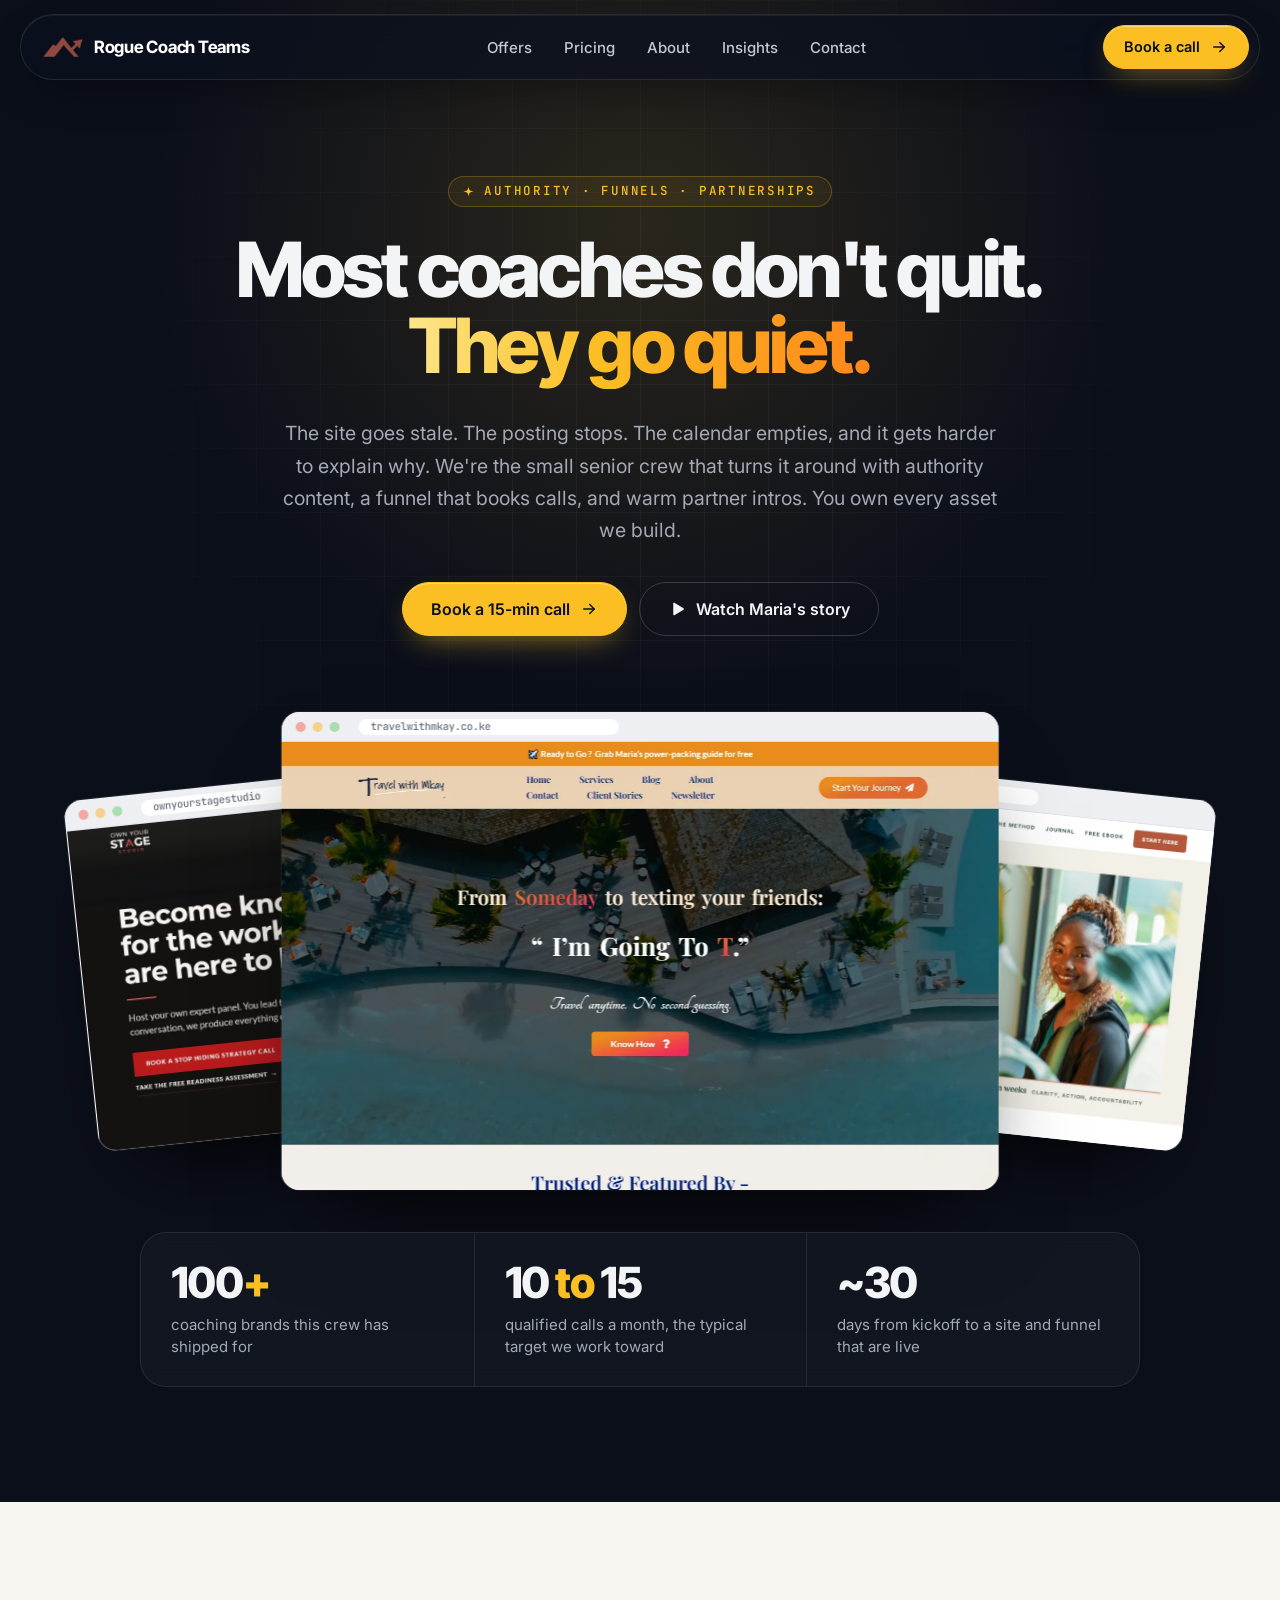
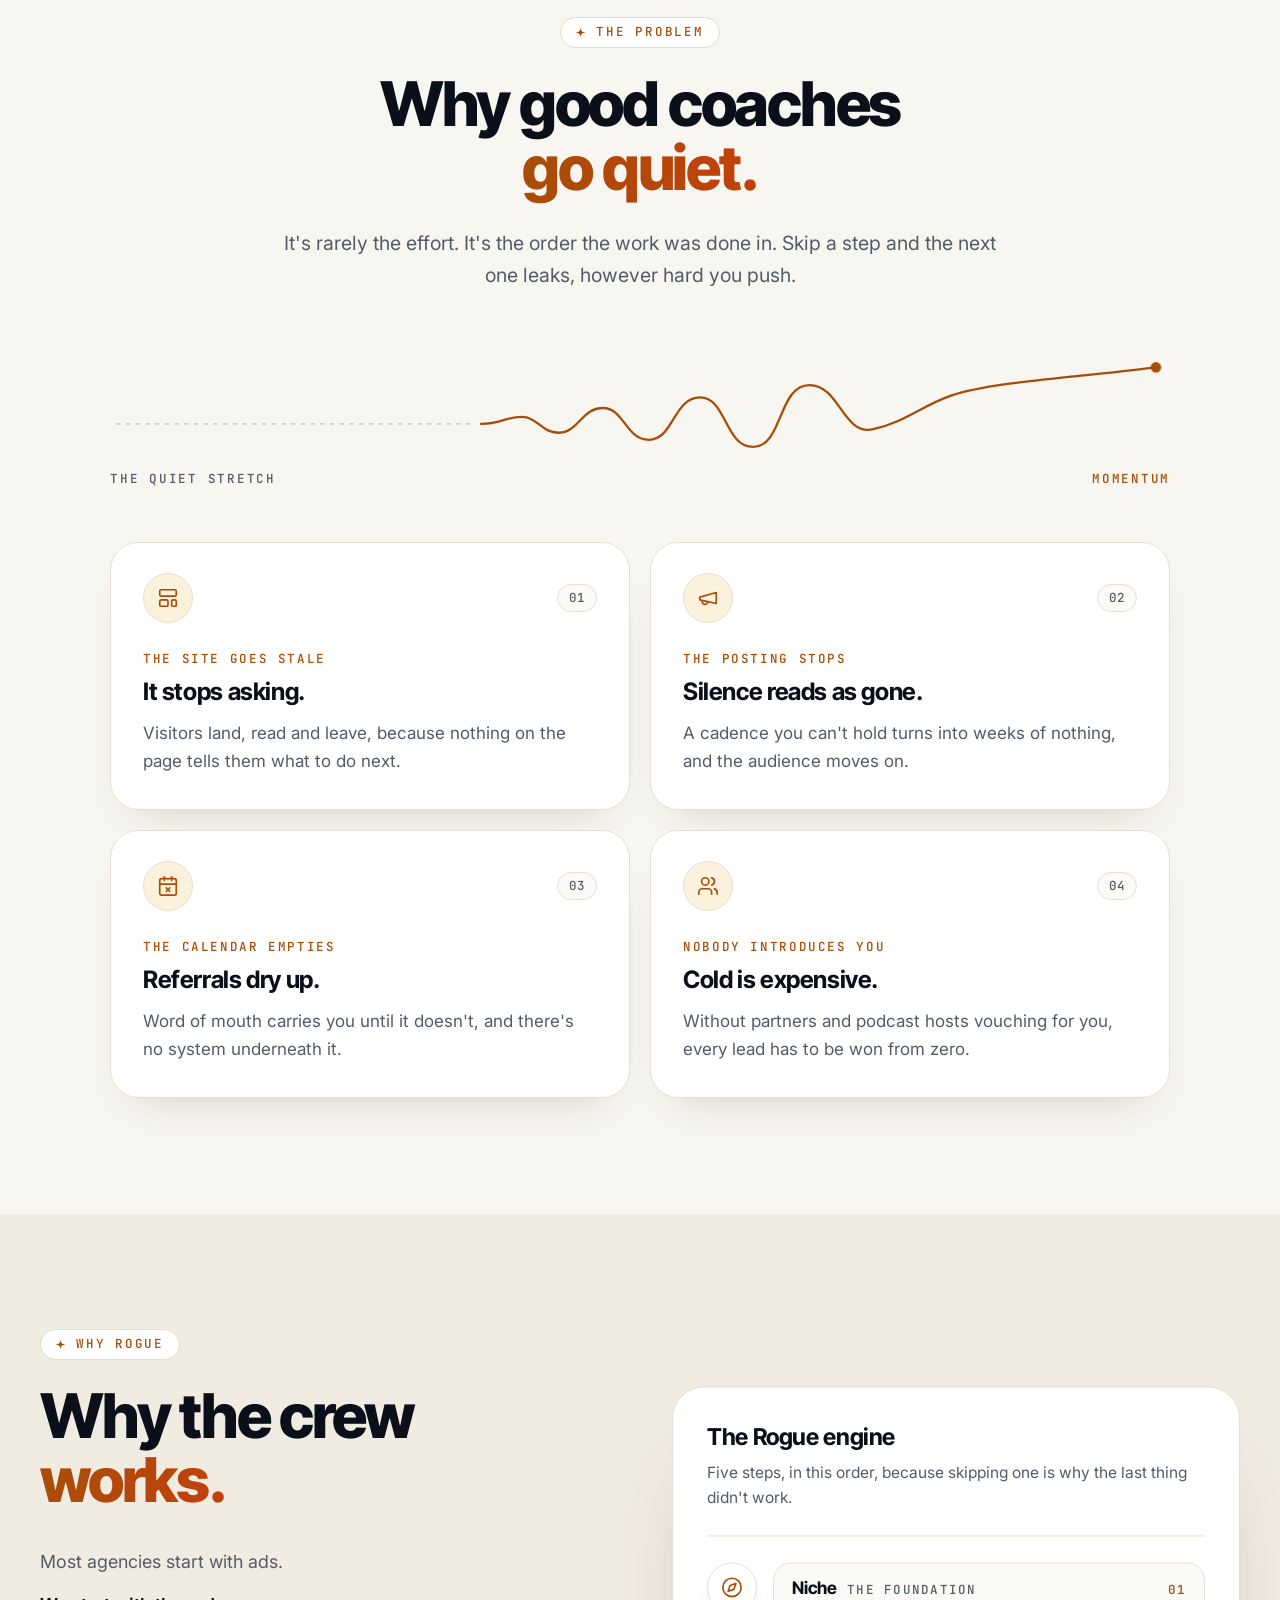
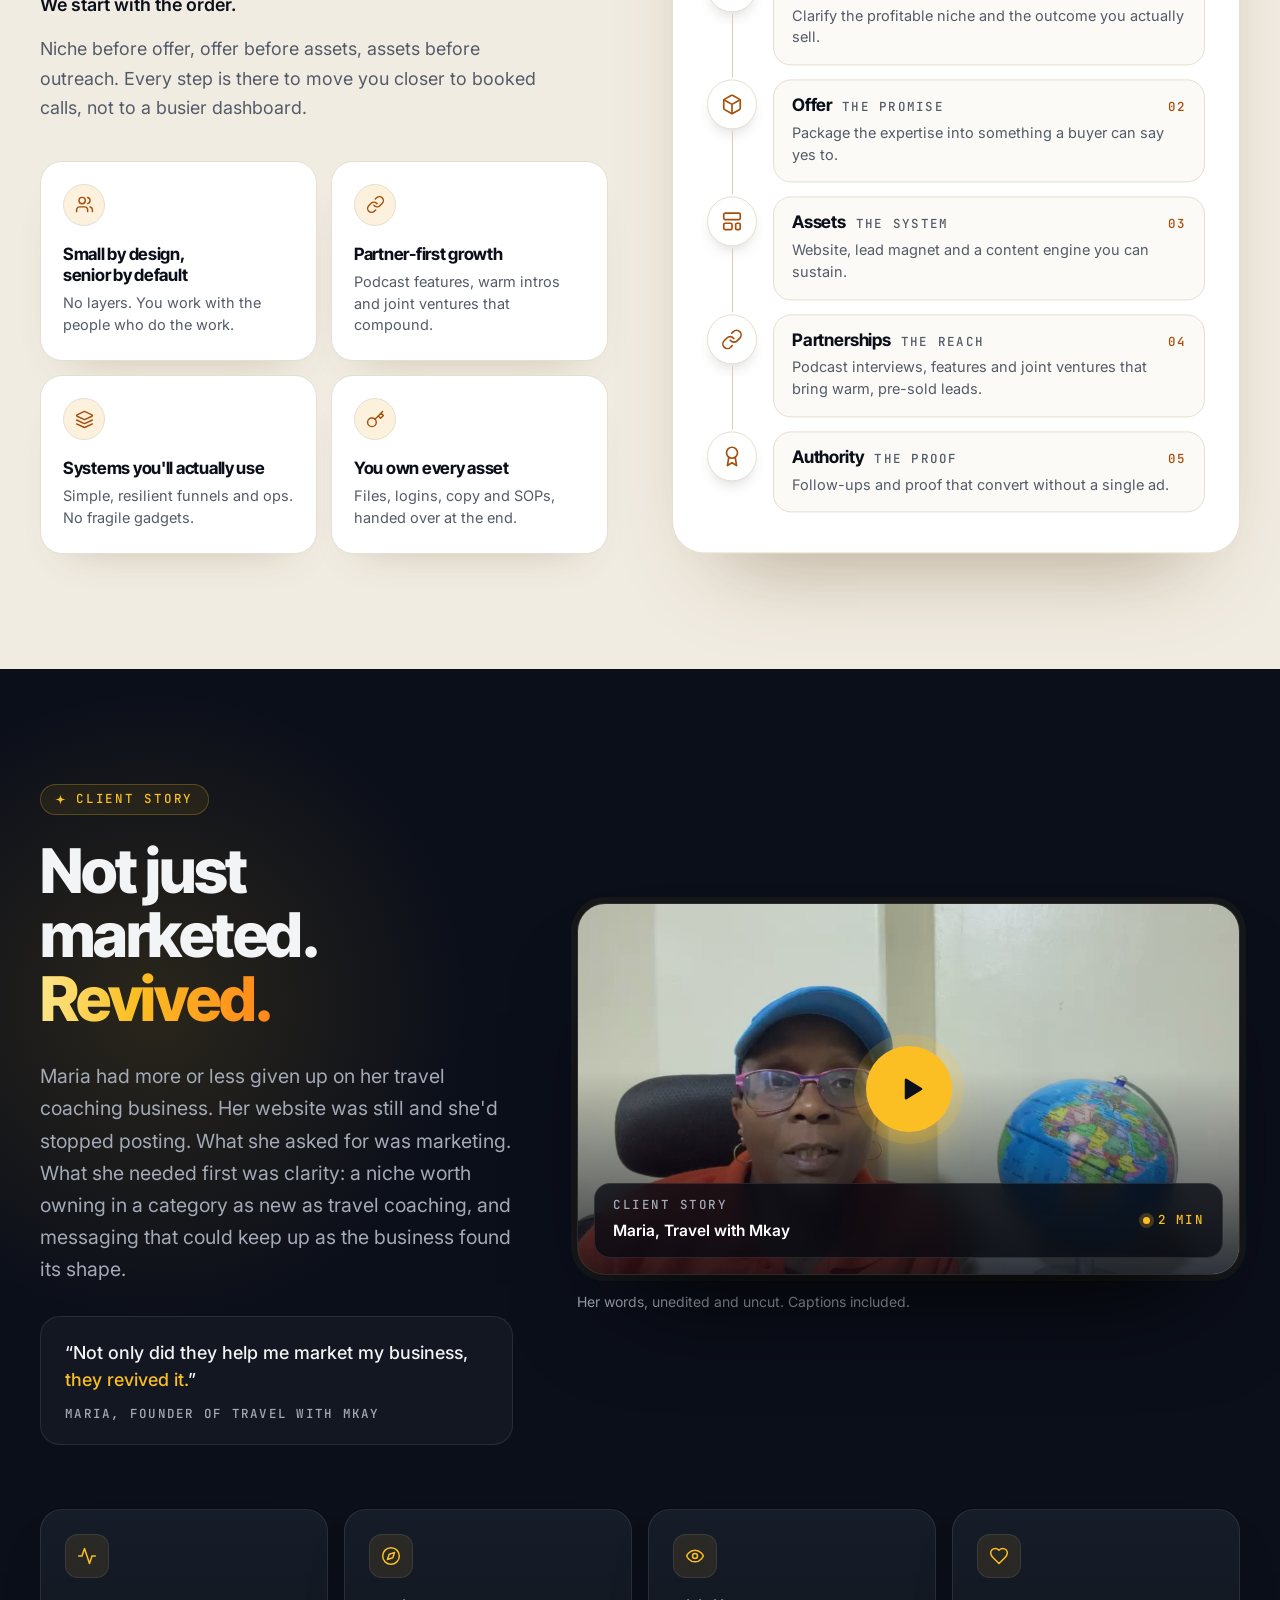
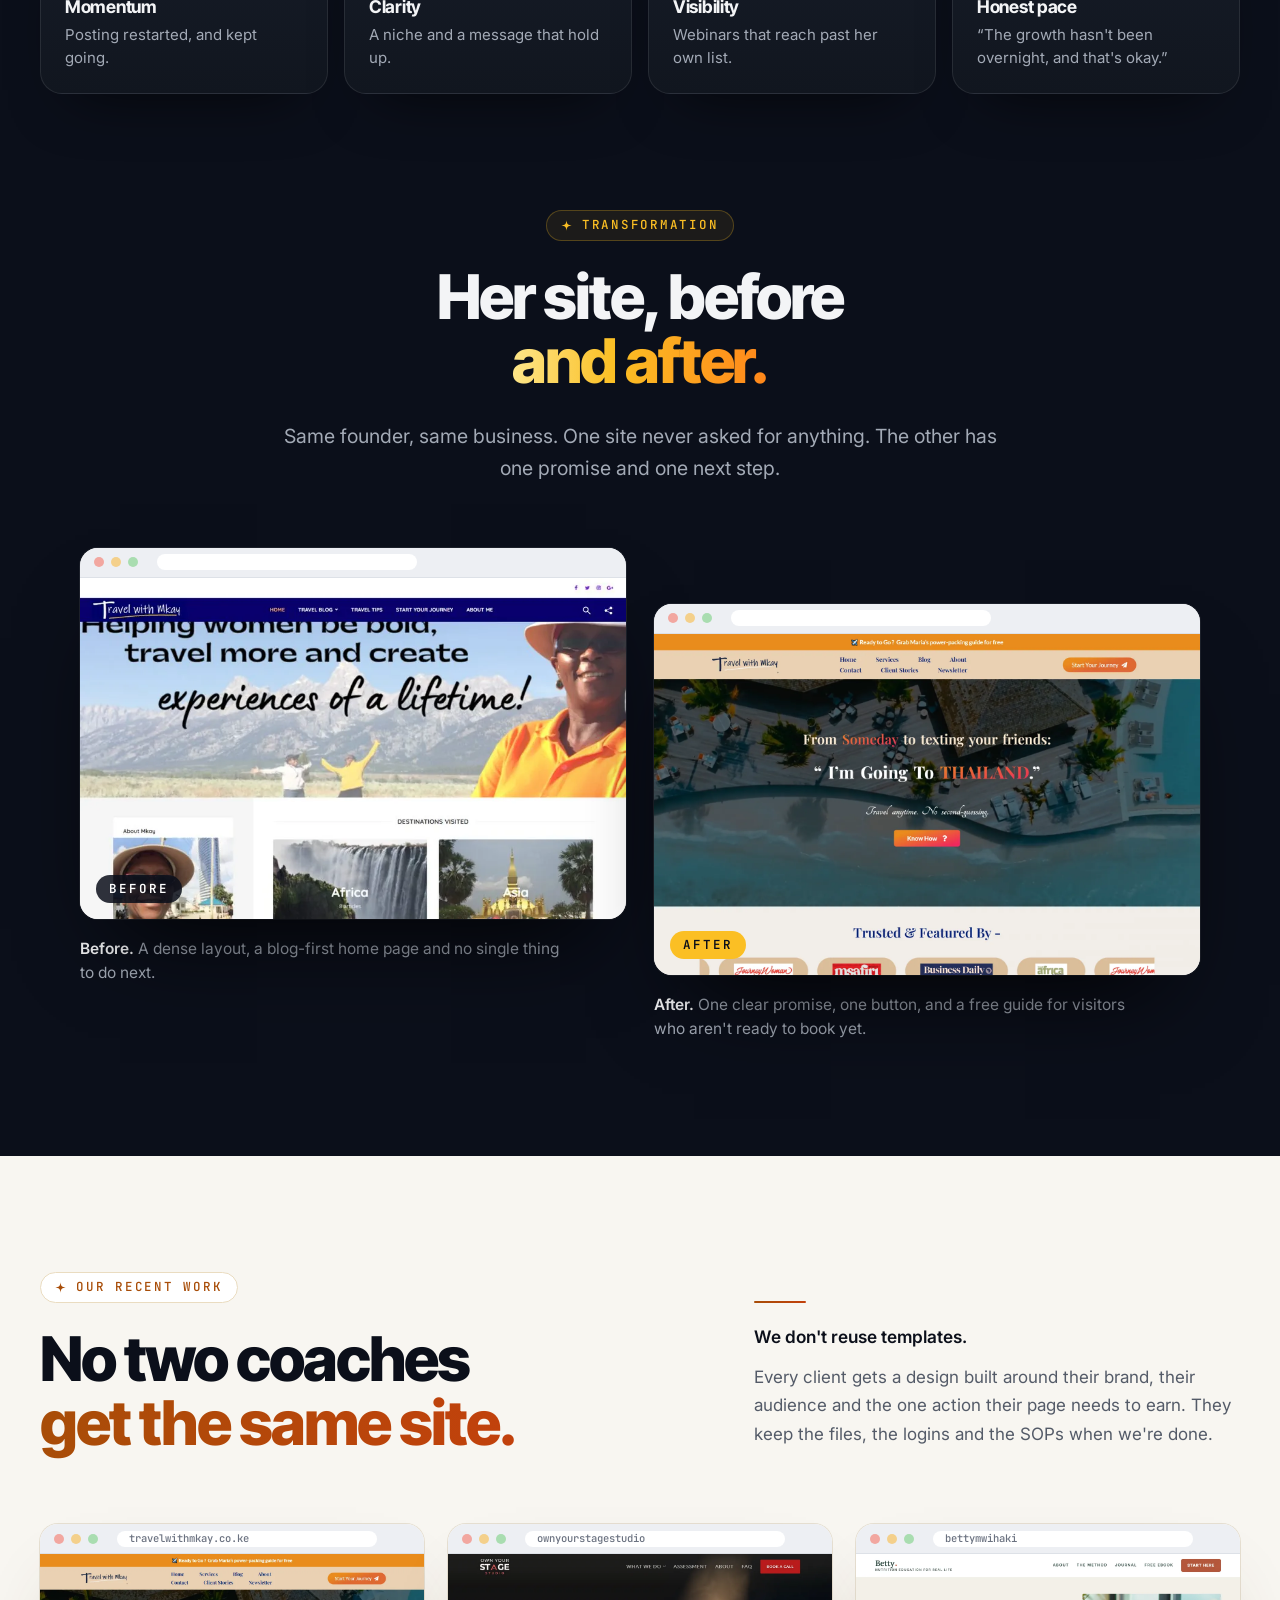
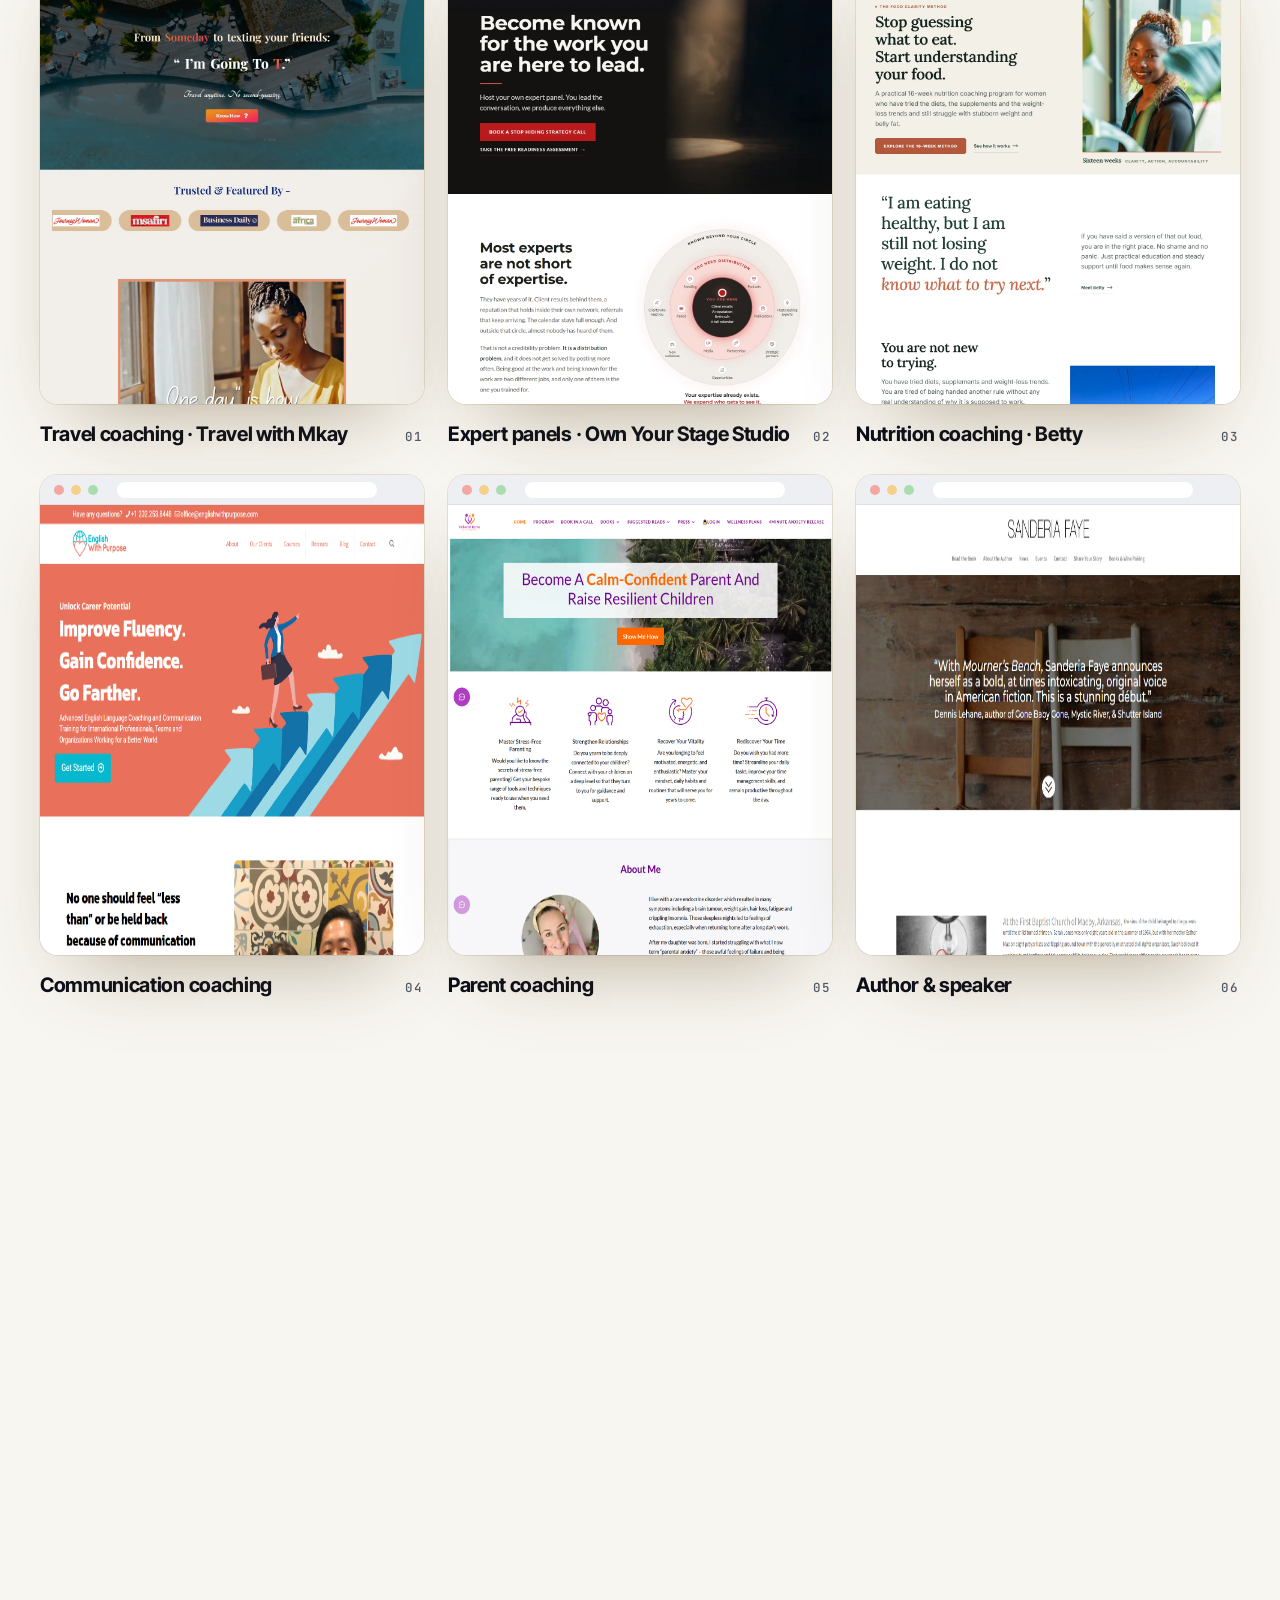
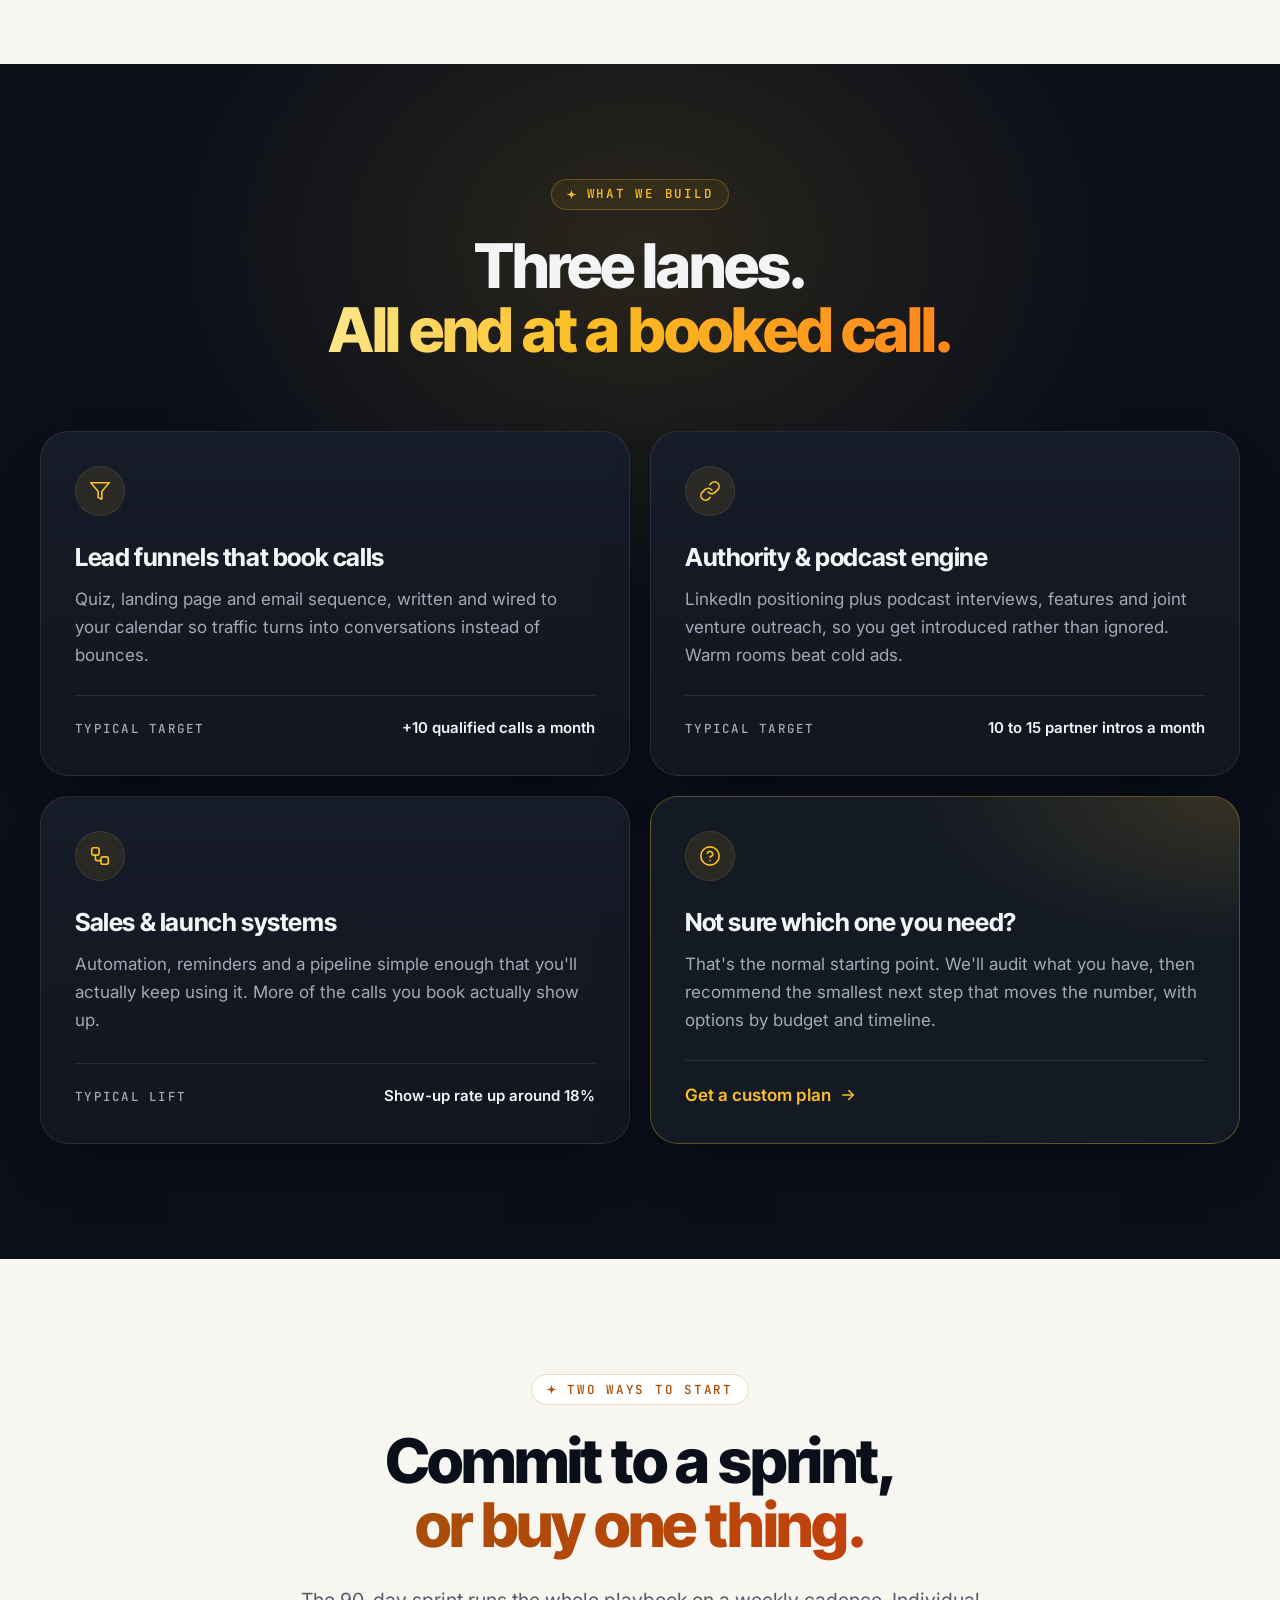
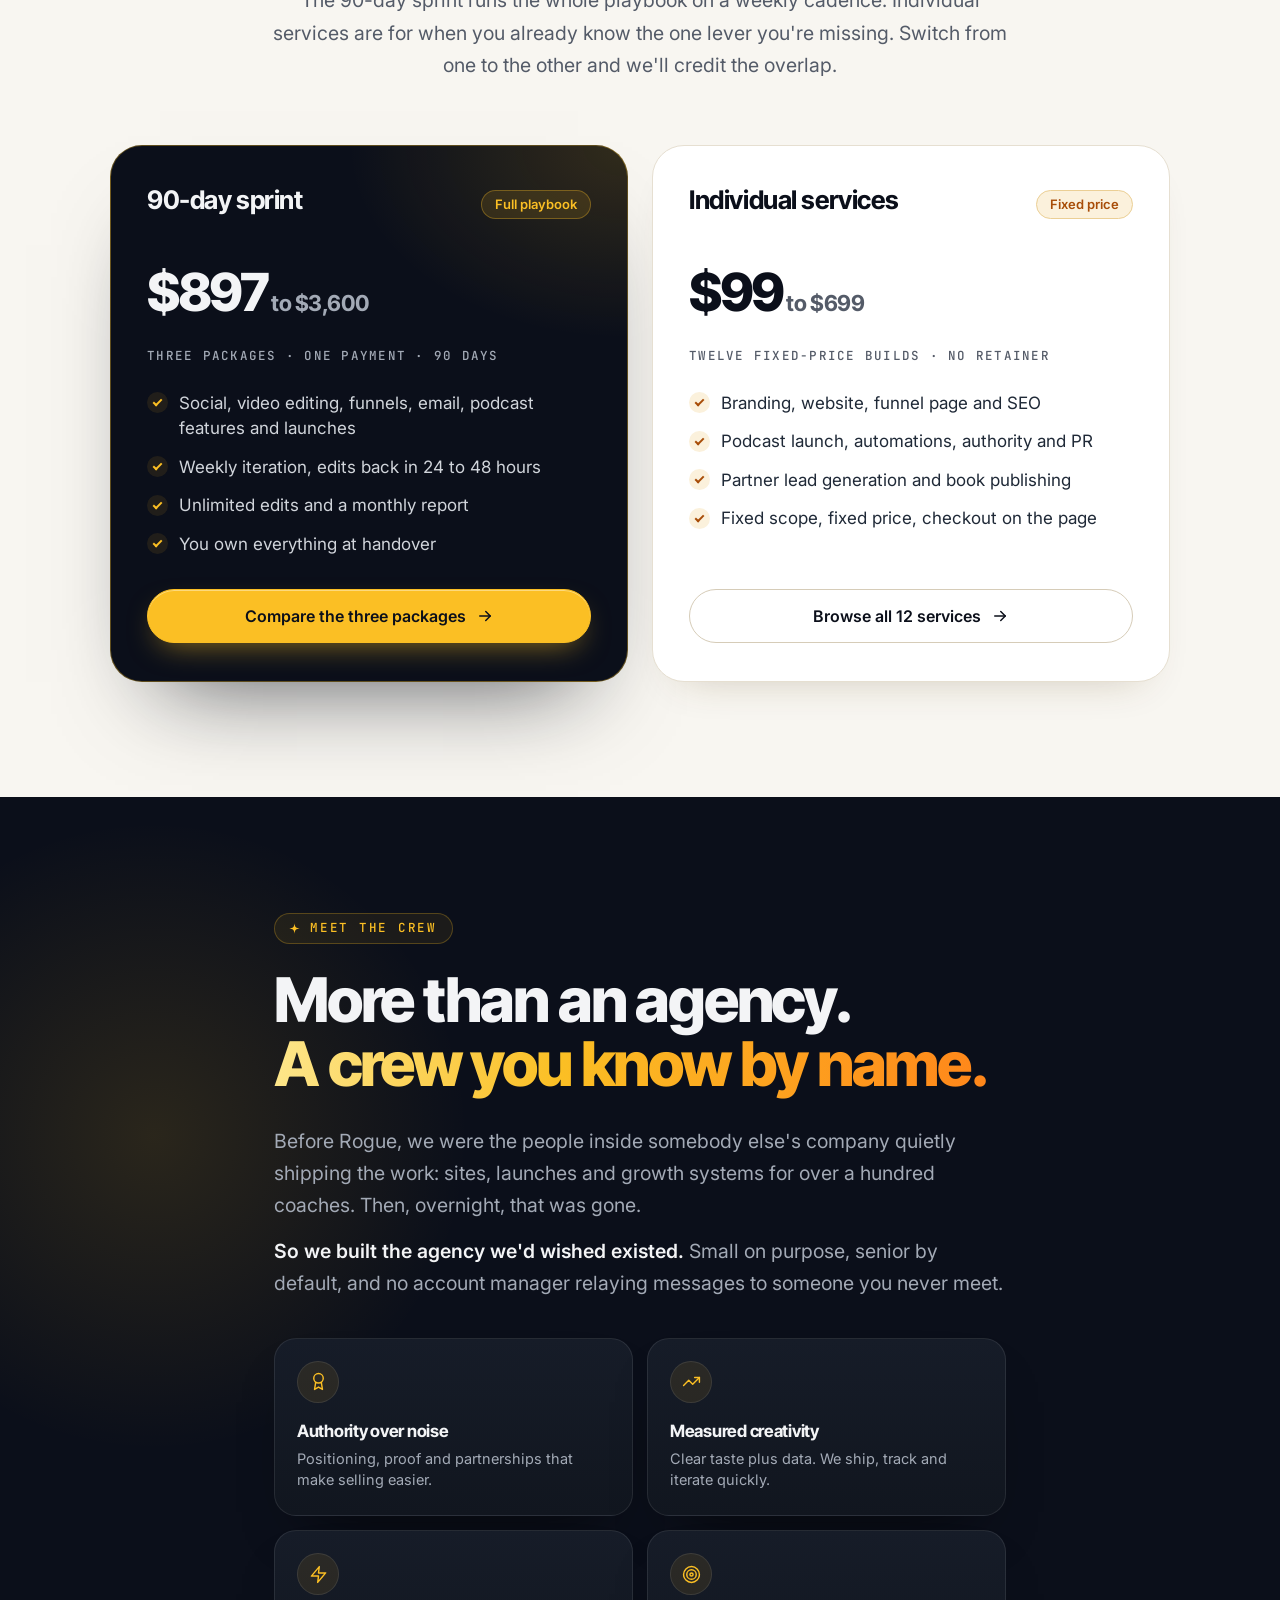
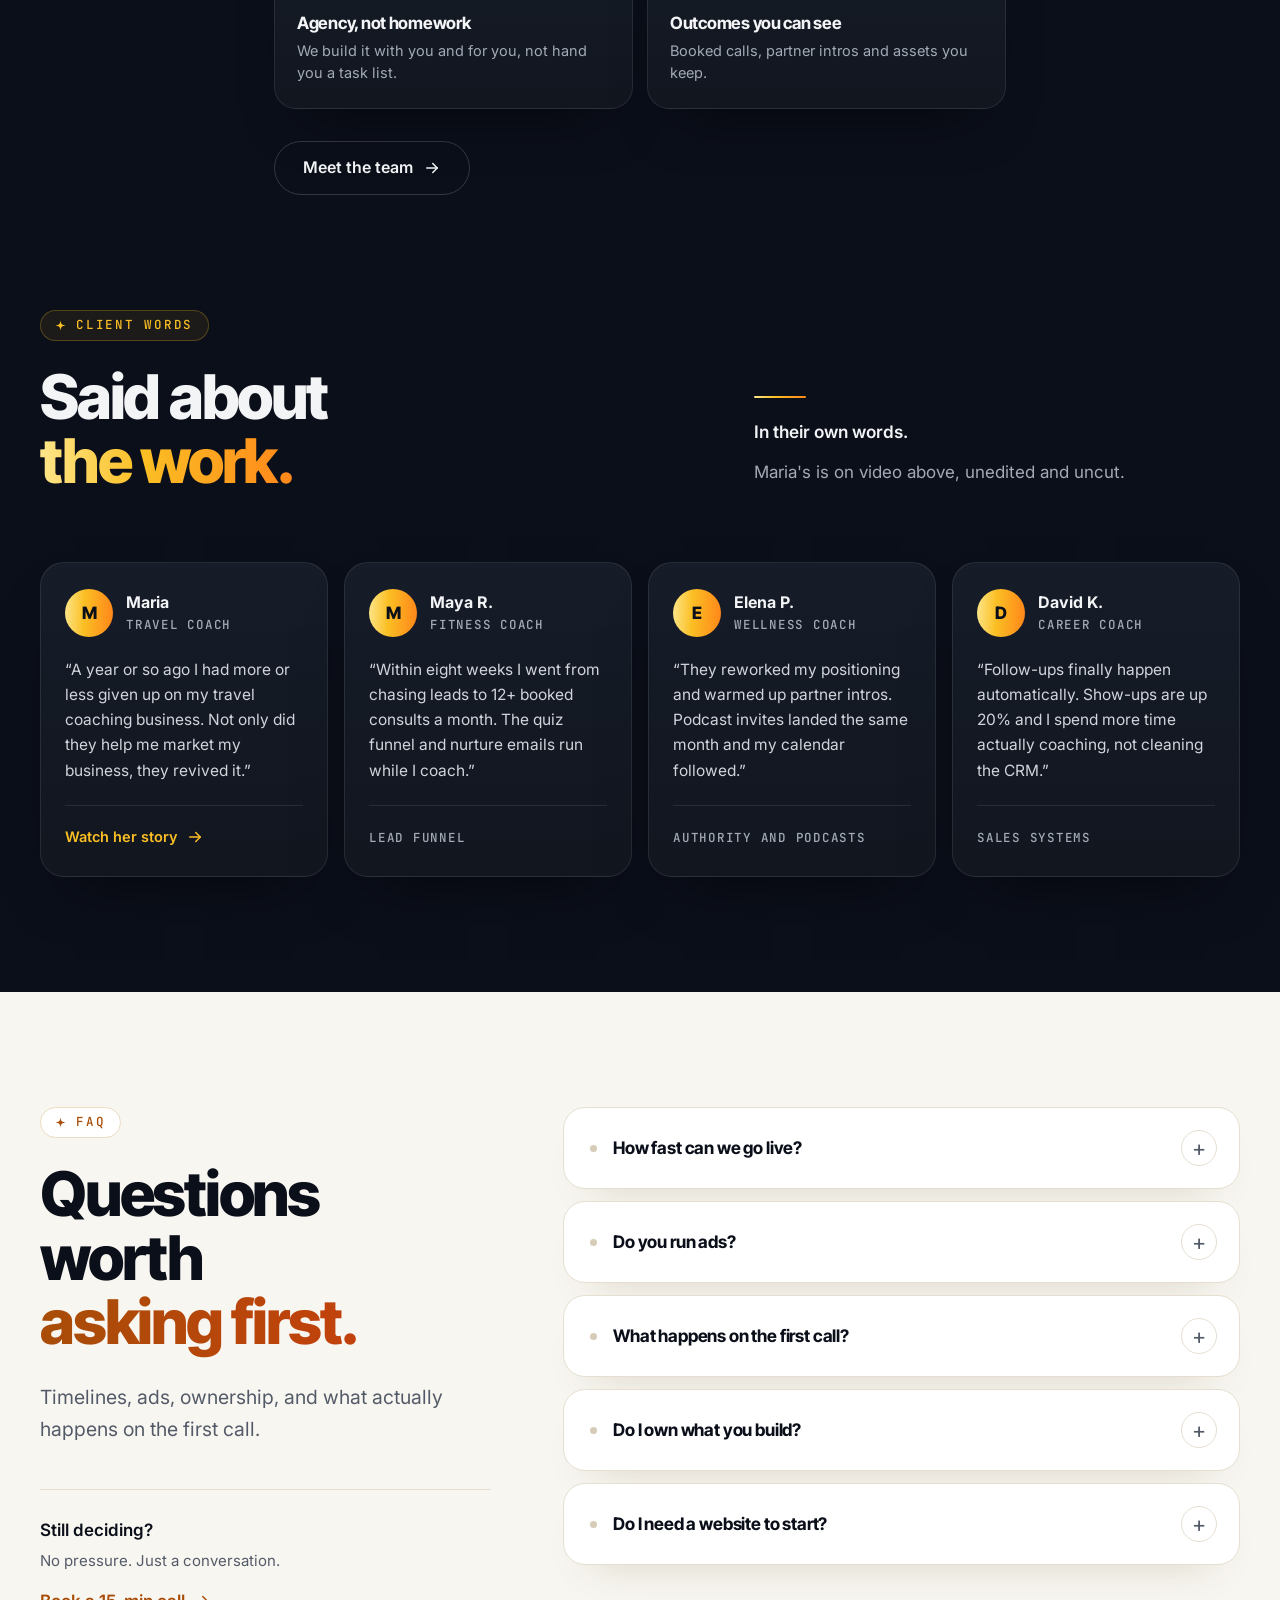
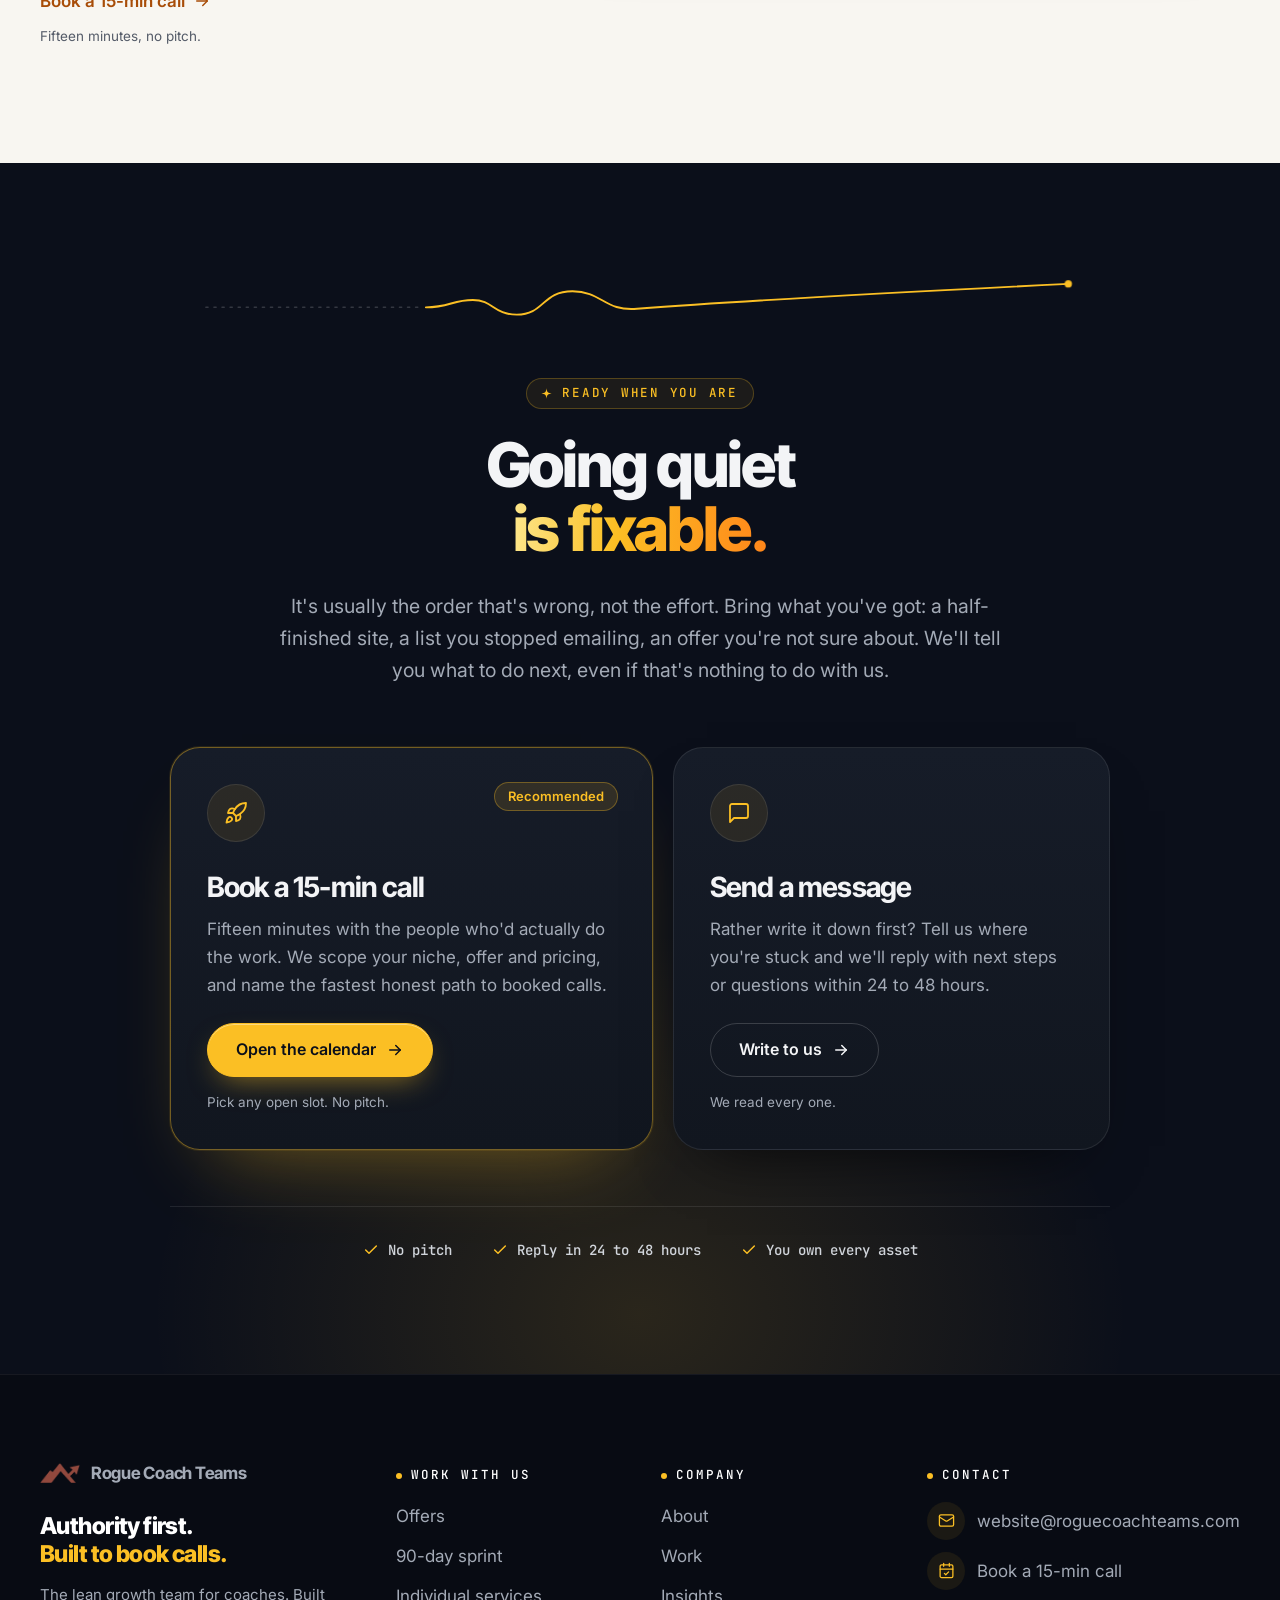
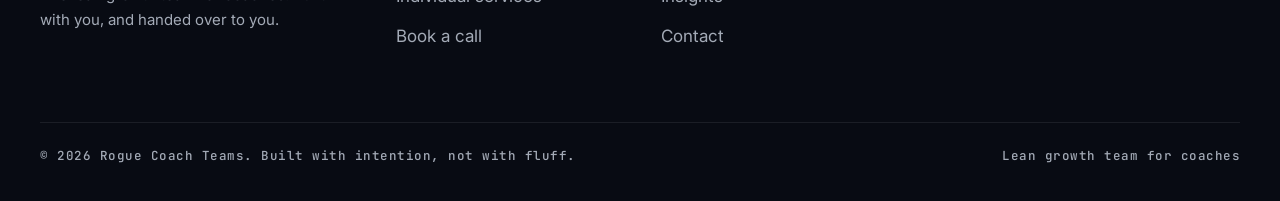
==== commit 2c1cf860: "Apply Anju's review: real client sites (Maria, Annette, Betty) scrolling in hero and work, JV wordin" ====
--- a/index.html
+++ b/index.html
@@ -36,7 +36,7 @@
   <header class="navbar">
     <a class="brand" href="index.html" aria-label="Rogue Coach Teams, home"><img src="assets/img/v2/mark.png" alt="" width="40" height="20"><span>Rogue Coach Teams</span></a>
     <nav class="nav" aria-label="Primary">
-      <a href="services.html">Services</a>
+      <a href="services.html">Offers</a>
       <a href="pricing.html">Pricing</a>
       <a href="about.html">About</a>
       <a href="insights.html">Insights</a>
@@ -48,7 +48,7 @@
 </div>
 
 <nav class="drawer" id="drawer" aria-label="Mobile">
-  <a href="services.html">Services</a>
+  <a href="services.html">Offers</a>
   <a href="pricing.html">Pricing</a>
   <a href="about.html">About</a>
   <a href="insights.html">Insights</a>
@@ -74,18 +74,18 @@
         <a class="btn btn--ghost" href="#maria"><svg class="i" aria-hidden="true"><use href="assets/icons.svg#play"/></svg> Watch Maria's story</a>
       </div>
 
-      <div class="fan" role="group" aria-label="Three client websites built by the crew">
+      <div class="fan" role="group" aria-label="Three client websites built by the crew, scrolling">
         <figure class="frame frame--l" style="--d:620ms">
-          <div class="frame__bar" aria-hidden="true"><i></i><i></i><i></i><span></span></div>
-          <img src="assets/img/v2/fan-left.webp" alt="Client site for a life transitions coach" width="1280" height="800">
+          <div class="frame__bar" aria-hidden="true"><i></i><i></i><i></i><span>ownyourstagestudio</span></div>
+          <div class="scroll"><img src="assets/img/v2/work-annette.webp" alt="Own Your Stage Studio website, built by the crew" width="1280" height="2600"></div>
         </figure>
         <figure class="frame frame--r" style="--d:720ms">
-          <div class="frame__bar" aria-hidden="true"><i></i><i></i><i></i><span></span></div>
-          <img src="assets/img/v2/fan-right.webp" alt="Client site for an English communication coaching brand" width="1280" height="800">
+          <div class="frame__bar" aria-hidden="true"><i></i><i></i><i></i><span>bettymwihaki</span></div>
+          <div class="scroll"><img src="assets/img/v2/work-betty.webp" alt="Betty, nutrition coaching website, built by the crew" width="1280" height="2600"></div>
         </figure>
         <figure class="frame frame--c" style="--d:460ms">
-          <div class="frame__bar" aria-hidden="true"><i></i><i></i><i></i><span></span></div>
-          <img src="assets/img/v2/fan-center.webp" alt="Client site for a leadership and communication coaching practice" width="1280" height="800">
+          <div class="frame__bar" aria-hidden="true"><i></i><i></i><i></i><span>travelwithmkay.co.ke</span></div>
+          <div class="scroll"><img src="assets/img/v2/work-maria.webp" alt="Travel with Mkay website, built by the crew" width="1280" height="2600"></div>
         </figure>
       </div>
 
@@ -196,7 +196,7 @@
           <div class="card mini">
             <span class="ico"><svg class="i" aria-hidden="true"><use href="assets/icons.svg#link"/></svg></span>
             <h3>Partner-first growth</h3>
-            <p>Warm intros, JV stages and collaborations that compound.</p>
+            <p>Podcast features, warm intros and joint ventures that compound.</p>
           </div>
           <div class="card mini">
             <span class="ico"><svg class="i" aria-hidden="true"><use href="assets/icons.svg#layers"/></svg></span>
@@ -240,7 +240,7 @@
             <span class="ico"><svg class="i" aria-hidden="true"><use href="assets/icons.svg#link"/></svg></span>
             <div class="mstep__box">
               <div class="mstep__t"><b>Partnerships</b><span>The reach</span><span class="mstep__n">04</span></div>
-              <p>JV outreach and podcast spots that bring warm, pre-sold leads.</p>
+              <p>Podcast interviews, features and joint ventures that bring warm, pre-sold leads.</p>
             </div>
           </li>
           <li class="mstep">
@@ -353,7 +353,7 @@
     <div class="wrap">
       <div class="head--split">
         <div class="rise">
-          <p class="eyebrow"><svg class="i" aria-hidden="true"><use href="assets/icons.svg#spark"/></svg>Selected work</p>
+          <p class="eyebrow"><svg class="i" aria-hidden="true"><use href="assets/icons.svg#spark"/></svg>Our recent work</p>
           <h2 id="work-h">No two coaches<br><span class="grad">get the same site.</span></h2>
         </div>
         <div class="note rise" style="--d:100ms">
@@ -365,46 +365,70 @@
 
       <div class="work">
         <figure class="wcard rise">
+          <a class="wcard__link" href="https://travelwithmkay.co.ke/" target="_blank" rel="noopener" aria-label="Open Travel coaching &middot; Travel with Mkay">
+          <div class="frame">
+            <div class="frame__bar" aria-hidden="true"><i></i><i></i><i></i><span>travelwithmkay.co.ke</span></div>
+            <img src="assets/img/v2/work-maria.webp" alt="Travel with Mkay, a travel coaching website built by the crew" width="1280" height="2600" loading="lazy">
+          </div></a>
+          <figcaption class="wcard__meta"><h3>Travel coaching &middot; Travel with Mkay</h3><span class="kicker">01</span></figcaption>
+        </figure>
+        <figure class="wcard rise" style="--d:80ms">
+          <a class="wcard__link" href="https://harryroguecoachteams-cmd.github.io/ownyourstagestudio/" target="_blank" rel="noopener" aria-label="Open Expert panels &middot; Own Your Stage Studio">
+          <div class="frame">
+            <div class="frame__bar" aria-hidden="true"><i></i><i></i><i></i><span>ownyourstagestudio</span></div>
+            <img src="assets/img/v2/work-annette.webp" alt="Own Your Stage Studio, an expert panel and speaking studio site built by the crew" width="1280" height="2600" loading="lazy">
+          </div></a>
+          <figcaption class="wcard__meta"><h3>Expert panels &middot; Own Your Stage Studio</h3><span class="kicker">02</span></figcaption>
+        </figure>
+        <figure class="wcard rise" style="--d:160ms">
+          <a class="wcard__link" href="https://harryroguecoachteams-cmd.github.io/betty-mwihaki/" target="_blank" rel="noopener" aria-label="Open Nutrition coaching &middot; Betty">
+          <div class="frame">
+            <div class="frame__bar" aria-hidden="true"><i></i><i></i><i></i><span>bettymwihaki</span></div>
+            <img src="assets/img/v2/work-betty.webp" alt="Betty, a nutrition coaching website built by the crew" width="1280" height="2600" loading="lazy">
+          </div></a>
+          <figcaption class="wcard__meta"><h3>Nutrition coaching &middot; Betty</h3><span class="kicker">03</span></figcaption>
+        </figure>
+        <figure class="wcard rise">
           <div class="frame">
             <div class="frame__bar" aria-hidden="true"><i></i><i></i><i></i><span></span></div>
             <img src="assets/img/work-2.avif" alt="Client site for a communication coaching brand" width="1351" height="1777" loading="lazy">
           </div>
-          <figcaption class="wcard__meta"><h3>Communication coaching</h3><span class="kicker">01</span></figcaption>
+          <figcaption class="wcard__meta"><h3>Communication coaching</h3><span class="kicker">04</span></figcaption>
         </figure>
         <figure class="wcard rise" style="--d:80ms">
           <div class="frame">
             <div class="frame__bar" aria-hidden="true"><i></i><i></i><i></i><span></span></div>
             <img src="assets/img/work-1.avif" alt="Client site for a calm-confident parenting coach" width="1362" height="2406" loading="lazy">
           </div>
-          <figcaption class="wcard__meta"><h3>Parent coaching</h3><span class="kicker">02</span></figcaption>
+          <figcaption class="wcard__meta"><h3>Parent coaching</h3><span class="kicker">05</span></figcaption>
         </figure>
         <figure class="wcard rise" style="--d:160ms">
           <div class="frame">
             <div class="frame__bar" aria-hidden="true"><i></i><i></i><i></i><span></span></div>
             <img src="assets/img/work-3.avif" alt="Client site for an author and speaker" width="1365" height="1625" loading="lazy">
           </div>
-          <figcaption class="wcard__meta"><h3>Author &amp; speaker</h3><span class="kicker">03</span></figcaption>
+          <figcaption class="wcard__meta"><h3>Author &amp; speaker</h3><span class="kicker">06</span></figcaption>
         </figure>
         <figure class="wcard rise">
           <div class="frame">
             <div class="frame__bar" aria-hidden="true"><i></i><i></i><i></i><span></span></div>
             <img src="assets/img/work-4.avif" alt="Client site for a life transitions coach" width="1288" height="1605" loading="lazy">
           </div>
-          <figcaption class="wcard__meta"><h3>Life transitions</h3><span class="kicker">04</span></figcaption>
+          <figcaption class="wcard__meta"><h3>Life transitions</h3><span class="kicker">07</span></figcaption>
         </figure>
         <figure class="wcard rise" style="--d:80ms">
           <div class="frame">
             <div class="frame__bar" aria-hidden="true"><i></i><i></i><i></i><span></span></div>
             <img src="assets/img/work-5.avif" alt="Client site for an online language school" width="1365" height="2058" loading="lazy">
           </div>
-          <figcaption class="wcard__meta"><h3>Language school</h3><span class="kicker">05</span></figcaption>
+          <figcaption class="wcard__meta"><h3>Language school</h3><span class="kicker">08</span></figcaption>
         </figure>
         <figure class="wcard rise" style="--d:160ms">
           <div class="frame">
             <div class="frame__bar" aria-hidden="true"><i></i><i></i><i></i><span></span></div>
             <img src="assets/img/work-6.avif" alt="Client site for a leadership coaching practice" width="1364" height="1583" loading="lazy">
           </div>
-          <figcaption class="wcard__meta"><h3>Leadership coaching</h3><span class="kicker">06</span></figcaption>
+          <figcaption class="wcard__meta"><h3>Leadership coaching</h3><span class="kicker">09</span></figcaption>
         </figure>
       </div>
     </div>
@@ -428,9 +452,9 @@
         </article>
         <article class="card lane rise" style="--d:80ms">
           <span class="ico"><svg class="i" aria-hidden="true"><use href="assets/icons.svg#link"/></svg></span>
-          <h3>Authority &amp; JV engine</h3>
-          <p>LinkedIn positioning plus partner and podcast outreach, so you get introduced rather
-            than ignored. Warm rooms beat cold ads.</p>
+          <h3>Authority &amp; podcast engine</h3>
+          <p>LinkedIn positioning plus podcast interviews, features and joint venture outreach, so you get
+            introduced rather than ignored. Warm rooms beat cold ads.</p>
           <div class="lane__foot"><span>Typical target</span><b>10 to 15 partner intros a month</b></div>
         </article>
         <article class="card lane rise">
@@ -467,10 +491,10 @@
       <div class="paths">
         <article class="card path dark rise">
           <div class="path__top"><h3>90-day sprint</h3><span class="badge">Full playbook</span></div>
-          <div class="path__price">$900<span> to $3,600</span></div>
+          <div class="path__price">$897<span> to $3,600</span></div>
           <p class="path__per">Three packages · one payment · 90 days</p>
           <ul class="ticks">
-            <li>Social, funnels, email, JV leads and launches</li>
+            <li>Social, video editing, funnels, email, podcast features and launches</li>
             <li>Weekly iteration, edits back in 24 to 48 hours</li>
             <li>Unlimited edits and a monthly report</li>
             <li>You own everything at handover</li>
@@ -484,7 +508,7 @@
           <ul class="ticks">
             <li>Branding, website, funnel page and SEO</li>
             <li>Podcast launch, automations, authority and PR</li>
-            <li>JV lead generation and book publishing</li>
+            <li>Partner lead generation and book publishing</li>
             <li>Fixed scope, fixed price, checkout on the page</li>
           </ul>
           <a class="btn btn--ghost" href="pricing.html">Browse all 12 services <svg class="i" aria-hidden="true"><use href="assets/icons.svg#arrow"/></svg></a>
@@ -495,16 +519,7 @@
 
   <!-- ================================================================ CREW -->
   <section class="sec dark glow glow--side" aria-labelledby="crew-h">
-    <div class="wrap spot">
-      <div class="rise">
-        <div class="photo">
-          <img src="assets/img/crew.jpg" alt="The Rogue Coach Teams crew at their first meetup, in costume and mid-laugh" width="1024" height="1024" loading="lazy">
-          <div class="vid__bar">
-            <div><small>The crew</small><b>Seven people, one team</b></div>
-            <span class="live">Shipping</span>
-          </div>
-        </div>
-      </div>
+    <div class="wrap crew-solo">
       <div class="rise" style="--d:120ms">
         <p class="eyebrow"><svg class="i" aria-hidden="true"><use href="assets/icons.svg#spark"/></svg>Meet the crew</p>
         <h2 id="crew-h">More than an agency.<br><span class="grad">A crew you know by name.</span></h2>
@@ -574,7 +589,7 @@
         <figure class="card quote rise" style="--d:140ms">
           <div class="quote__who"><span class="avatar" aria-hidden="true">E</span><div><b>Elena P.</b><span>Wellness coach</span></div></div>
           <blockquote>&ldquo;They reworked my positioning and warmed up partner intros. Podcast invites landed the same month and my calendar followed.&rdquo;</blockquote>
-          <figcaption class="quote__foot"><span>Authority and JV</span></figcaption>
+          <figcaption class="quote__foot"><span>Authority and podcasts</span></figcaption>
         </figure>
         <figure class="card quote rise" style="--d:210ms">
           <div class="quote__who"><span class="avatar" aria-hidden="true">D</span><div><b>David K.</b><span>Career coach</span></div></div>
@@ -688,7 +703,7 @@
       <div>
         <h4>Work with us</h4>
         <ul>
-          <li><a href="services.html">Services</a></li>
+          <li><a href="services.html">Offers</a></li>
           <li><a href="sprint.html">90-day sprint</a></li>
           <li><a href="pricing.html">Individual services</a></li>
           <li><a href="https://calendly.com/roguecoachteams/rebel-strategy-call">Book a call</a></li>
@@ -706,7 +721,7 @@
       <div class="ftr__contact">
         <h4>Contact</h4>
         <ul>
-          <li><a href="mailto:roguecoachteams@gmail.com"><span class="ico"><svg class="i" aria-hidden="true"><use href="assets/icons.svg#mail"/></svg></span>roguecoachteams@gmail.com</a></li>
+          <li><a href="mailto:website@roguecoachteams.com"><span class="ico"><svg class="i" aria-hidden="true"><use href="assets/icons.svg#mail"/></svg></span>website@roguecoachteams.com</a></li>
           <li><a href="https://calendly.com/roguecoachteams/rebel-strategy-call"><span class="ico"><svg class="i" aria-hidden="true"><use href="assets/icons.svg#calendar"/></svg></span>Book a 15-min call</a></li>
         </ul>
       </div>
@@ -717,6 +732,7 @@
     </div>
   </div>
 </footer>
+
 
 <script src="assets/js/site.js"></script>
 <!-- /@footer -->
--- a/assets/css/site.css
+++ b/assets/css/site.css
@@ -1024,3 +1024,34 @@
   .cta-row .btn { width: 100%; }
   .ccard .btn { align-self: stretch; }
 }
+
+
+/* ---- client-site frames that scroll (hero fan + work cards) ---- */
+.frame .scroll { display: block; overflow: hidden; aspect-ratio: 16 / 10; }
+.frame .scroll img { width: 100%; height: auto; aspect-ratio: auto; object-fit: initial; animation: pagescroll 22s ease-in-out infinite alternate; will-change: transform; }
+.fan .frame--l .scroll img { animation-duration: 26s; animation-delay: -6s; }
+.fan .frame--r .scroll img { animation-duration: 30s; animation-delay: -12s; }
+@keyframes pagescroll { 0%, 8% { transform: translateY(0); } 92%, 100% { transform: translateY(calc(-100% + 100cqh)); } }
+.frame .scroll { container-type: size; }
+.wcard__link { display: block; color: inherit; text-decoration: none; }
+.wcard .frame img { aspect-ratio: 1280 / 2600; height: auto; object-fit: initial; object-position: initial; transition: none; }
+.wcard .frame { aspect-ratio: 4 / 5; overflow: hidden; }
+.wcard .frame img { animation: pagescroll2 24s ease-in-out infinite alternate; }
+@keyframes pagescroll2 { 0%, 8% { transform: translateY(0); } 92%, 100% { transform: translateY(calc(-100% + 100cqh)); } }
+.wcard .frame { container-type: size; }
+.wcard .frame__bar { position: relative; z-index: 1; }
+.crew-solo { max-width: 780px; }
+@media (prefers-reduced-motion: reduce) { .frame .scroll img, .wcard .frame img { animation: none; } }
+
+/* ---- WhatsApp widget ---- */
+.wa { position: fixed; right: 20px; bottom: 20px; z-index: 60; display: inline-flex; align-items: center; gap: 10px; padding: 13px 18px; border-radius: 999px; background: #25D366; color: #06210f; font: 700 14px/1 var(--f-body, Inter, sans-serif); text-decoration: none; box-shadow: 0 8px 24px rgba(0,0,0,.28); }
+.wa:hover { transform: translateY(-2px); }
+.wa .i { width: 20px; height: 20px; }
+@media (max-width: 640px) { .wa span { display: none; } .wa { padding: 15px; } }
+
+/* ---- offer landing page: line-item cards ---- */
+.items .item { position: relative; }
+.item__n { position: absolute; top: 22px; right: 26px; font: 600 12.5px/1 var(--f-mono); letter-spacing: 0.12em; color: var(--mute); }
+.item h3 { margin: 20px 0 10px; }
+.item__why { margin-top: 20px; padding-top: 16px; border-top: 1px solid rgba(127,127,127,.22); font-size: 0.95rem; }
+.frame__bar span { font: 500 10.5px/1 var(--f-mono, monospace); color: #6b7280; display: flex; align-items: center; padding: 0 12px; overflow: hidden; white-space: nowrap; text-overflow: ellipsis; }
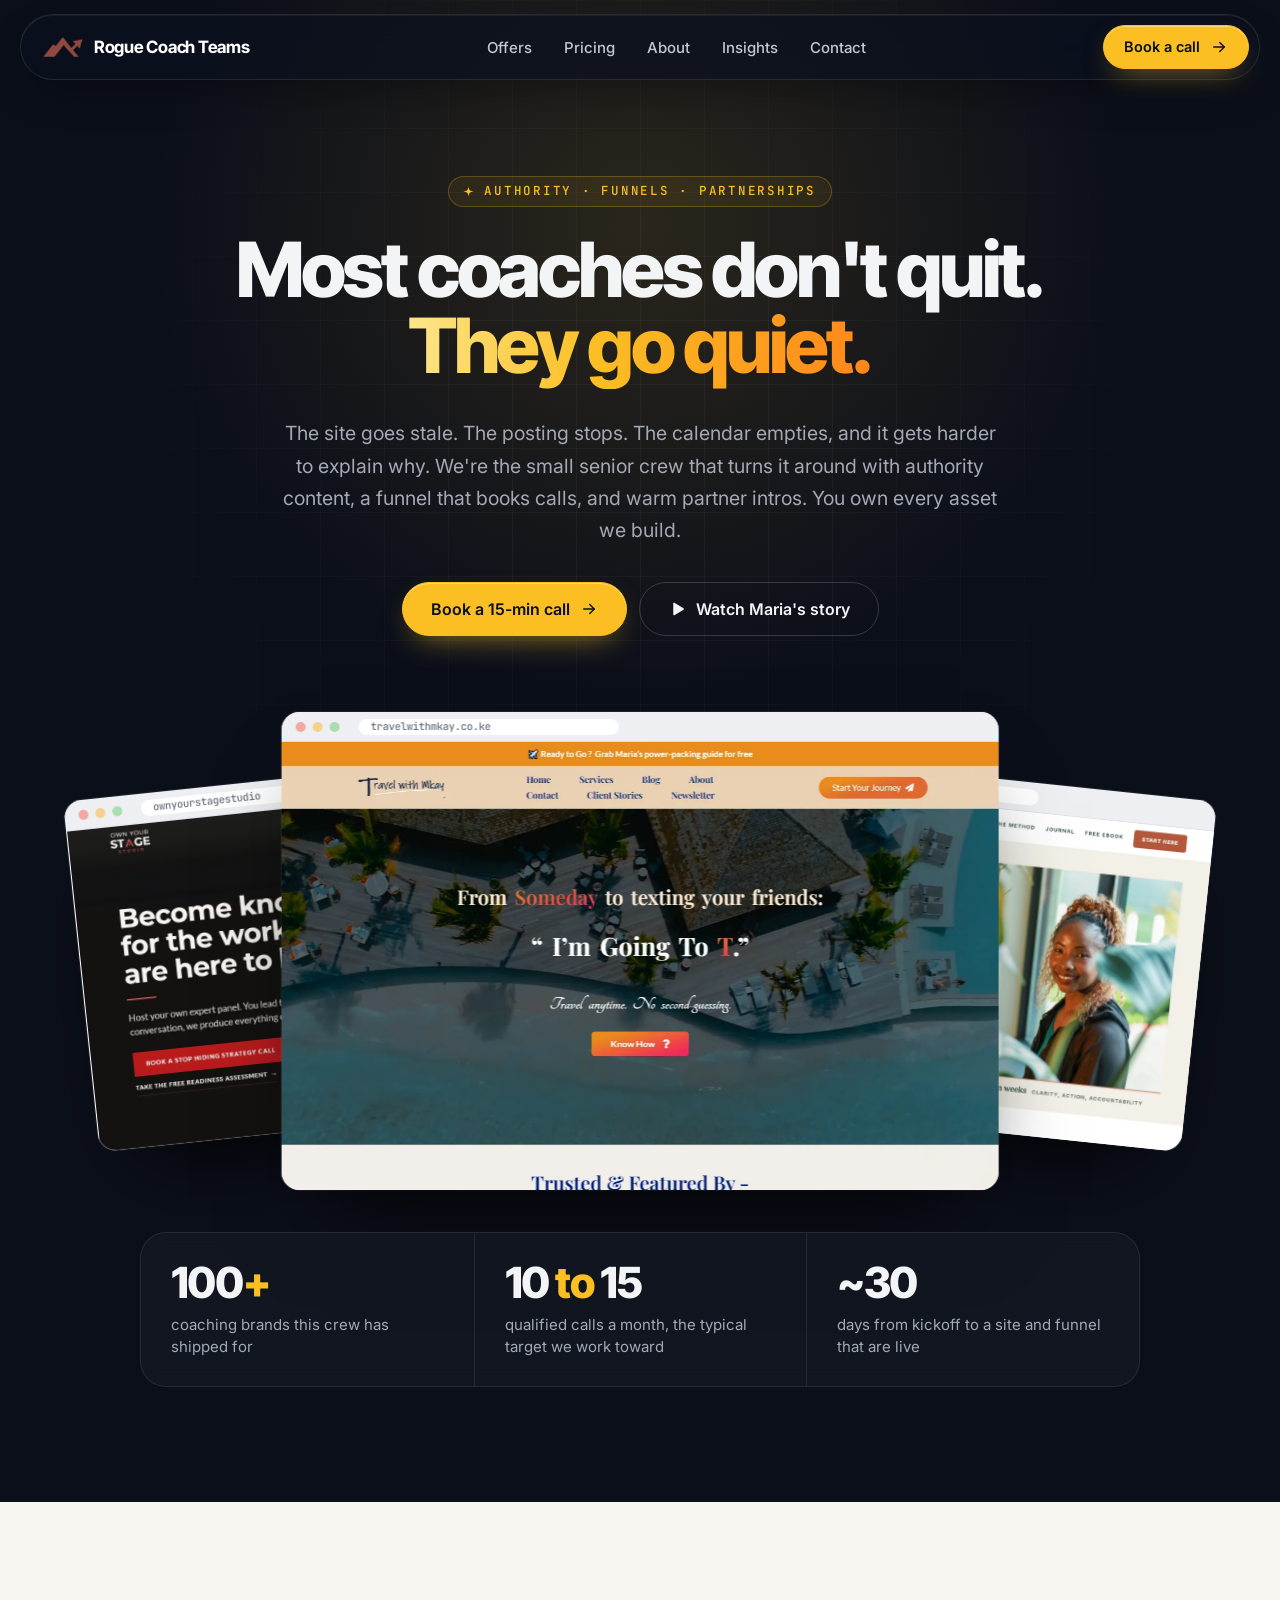
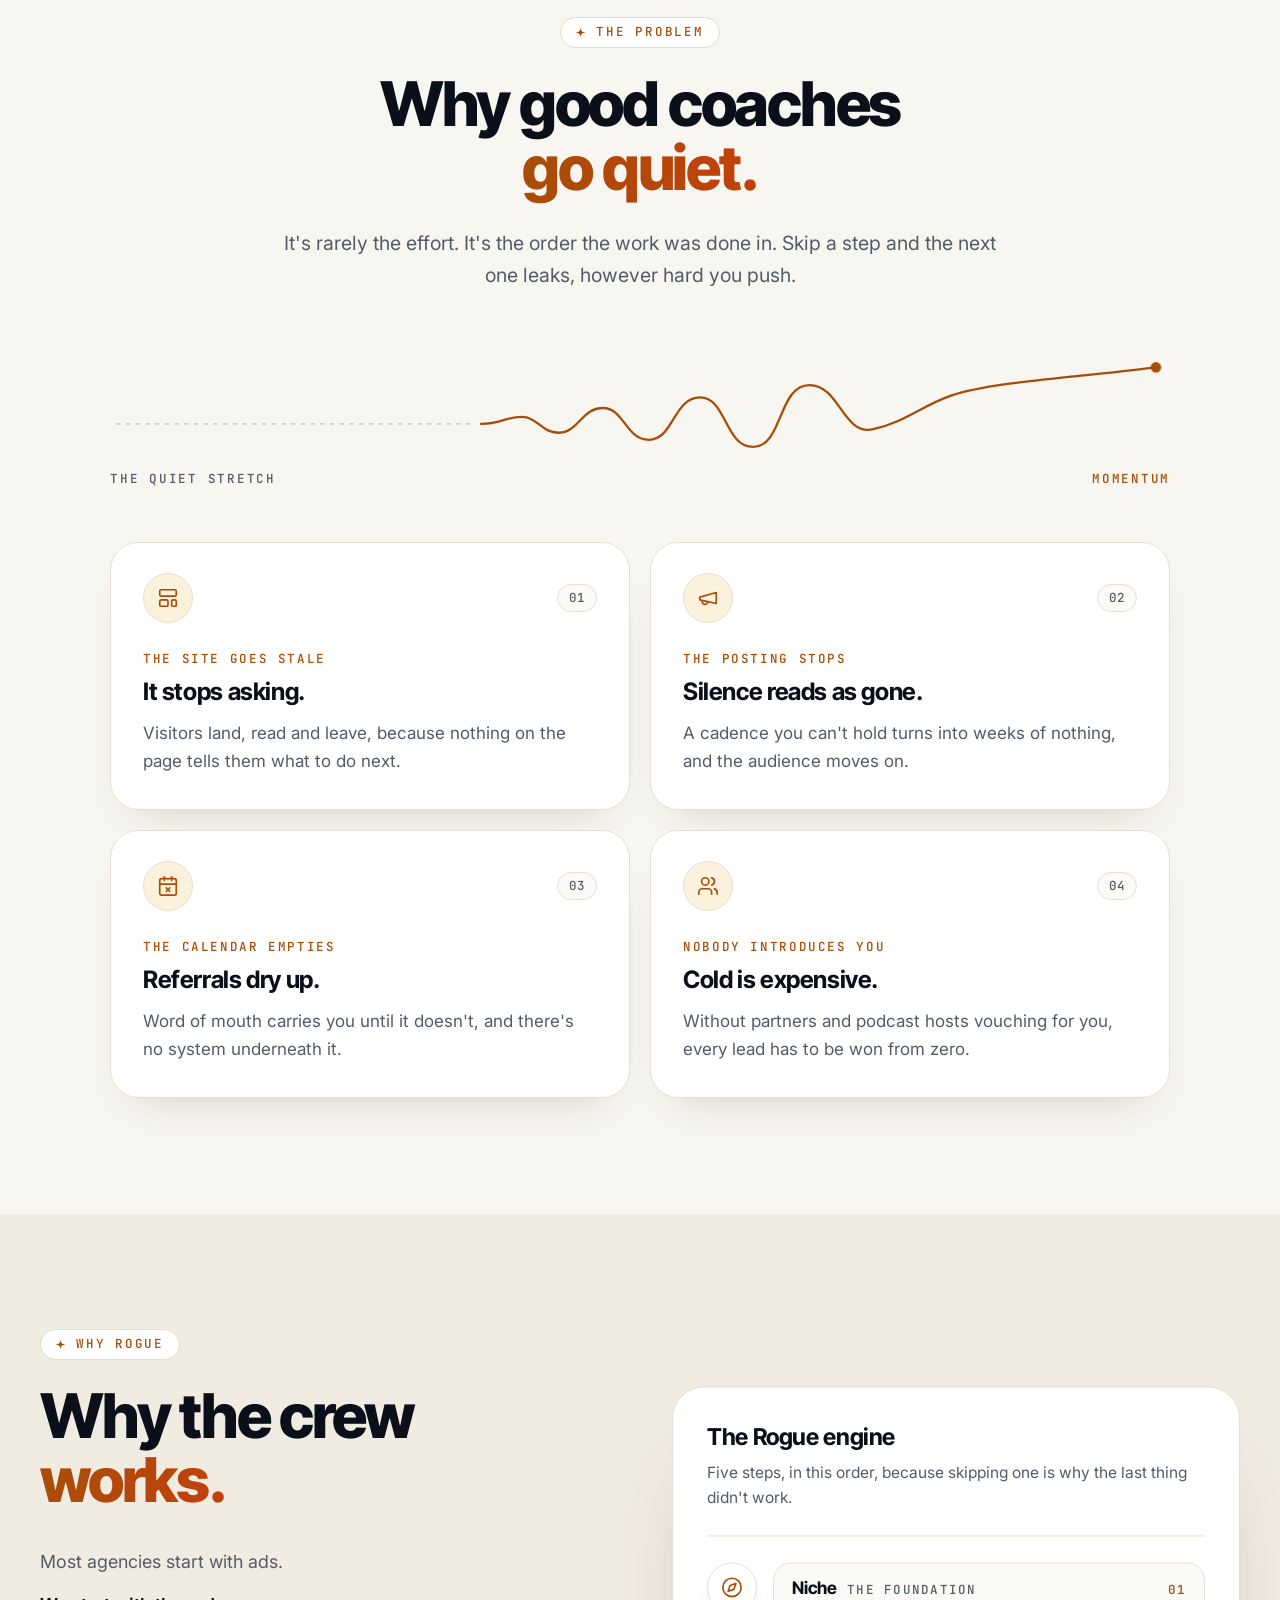
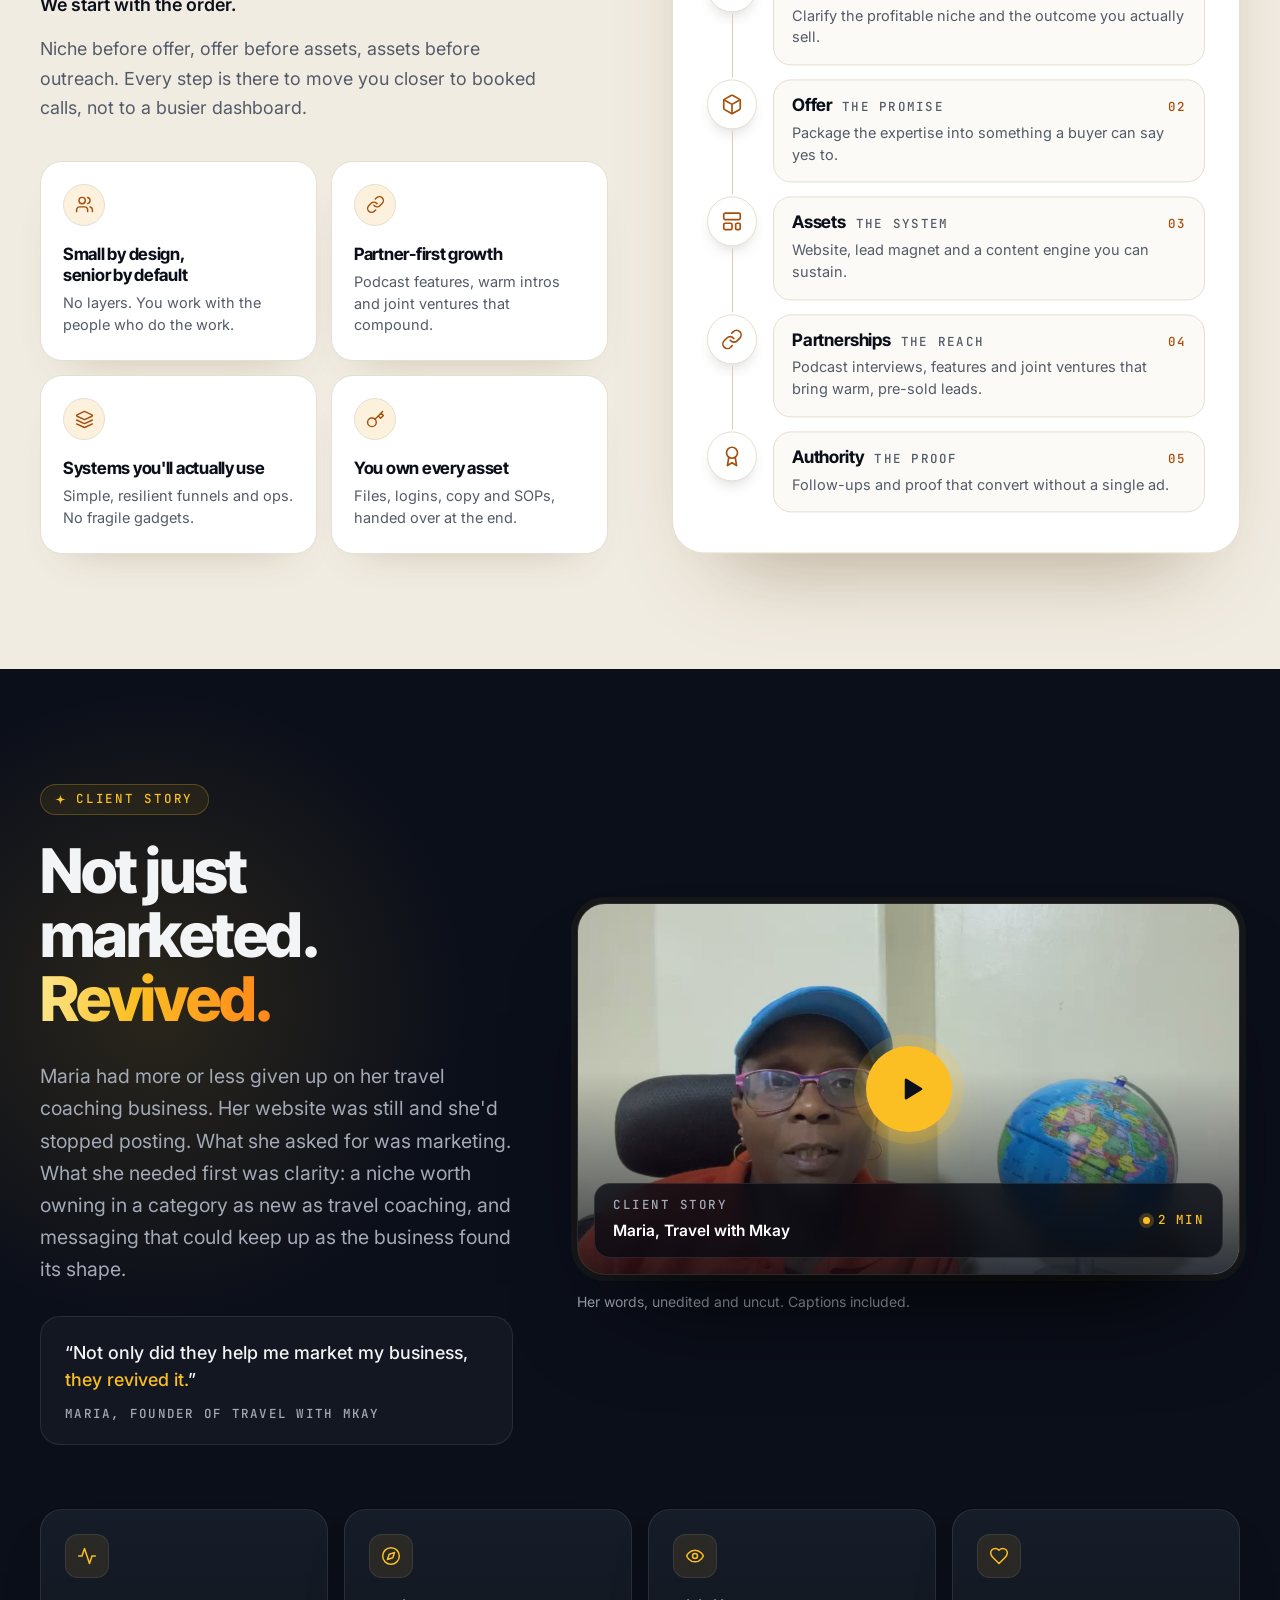
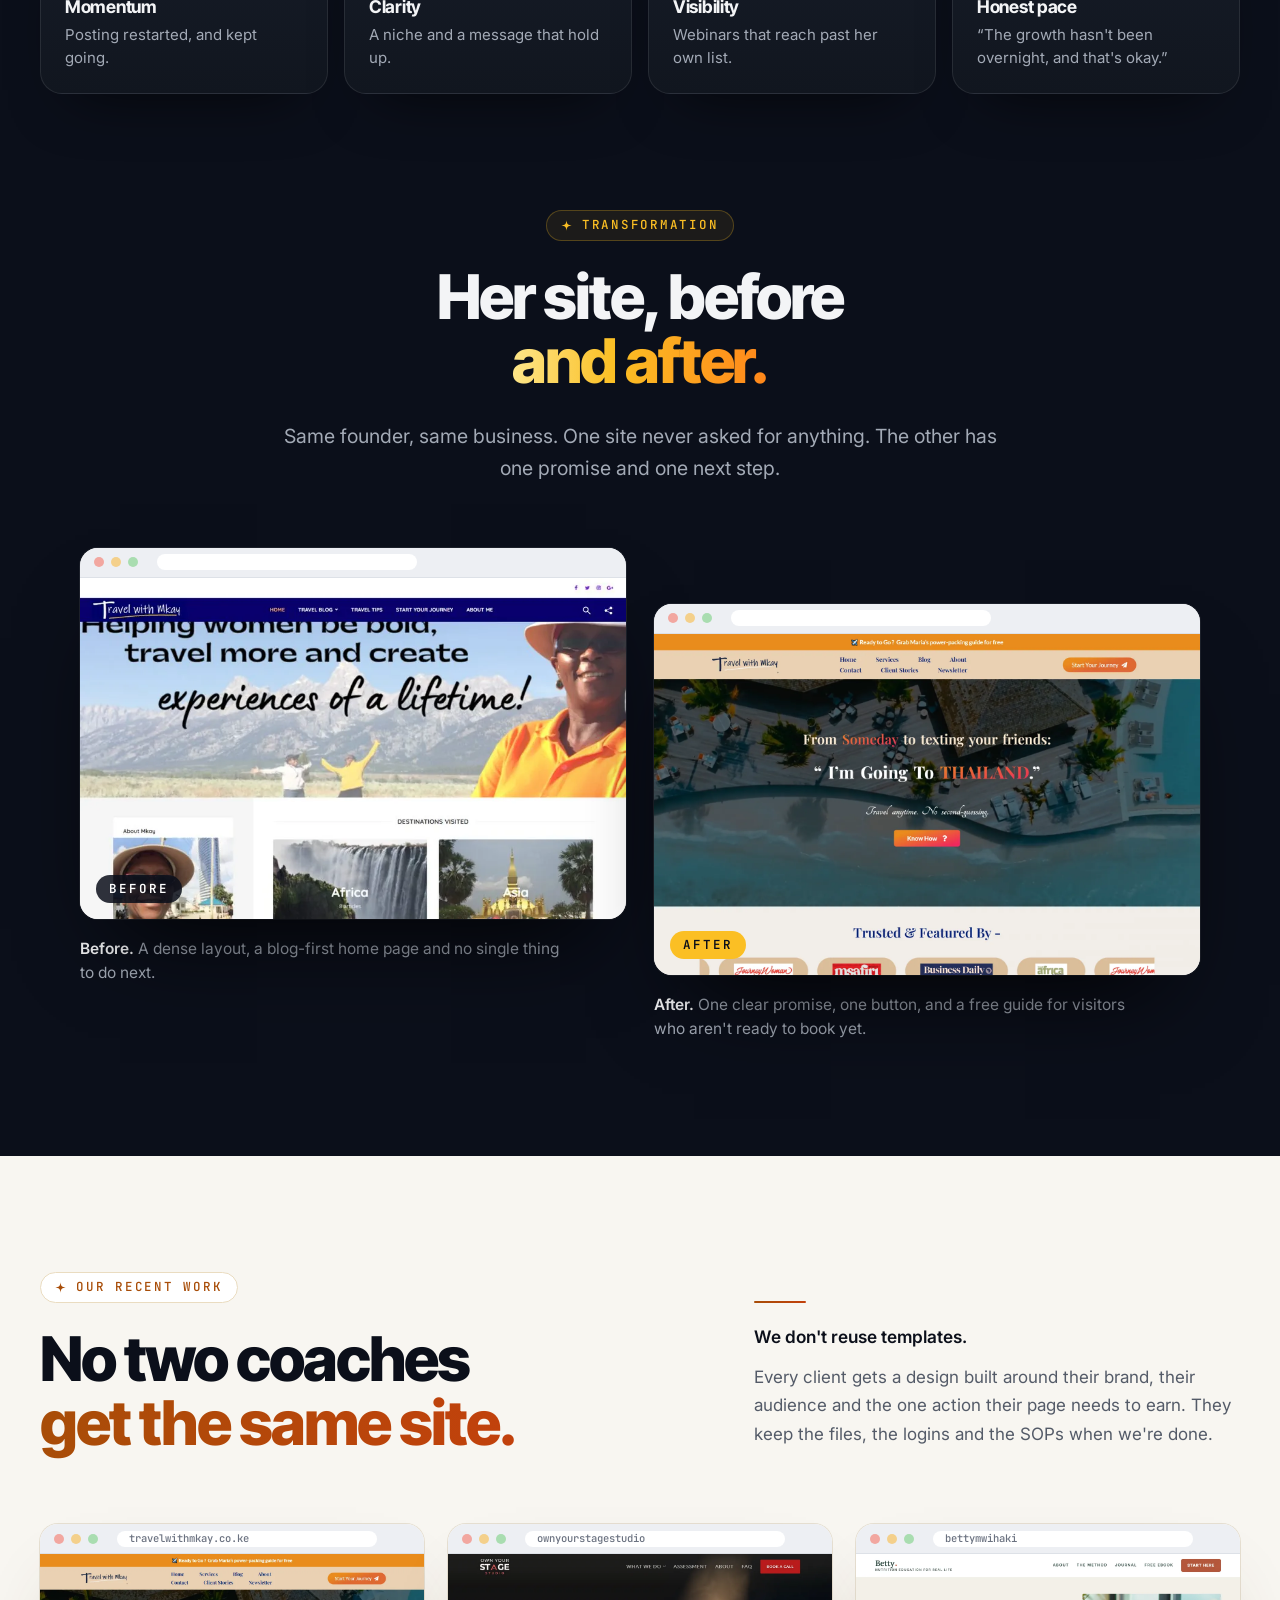
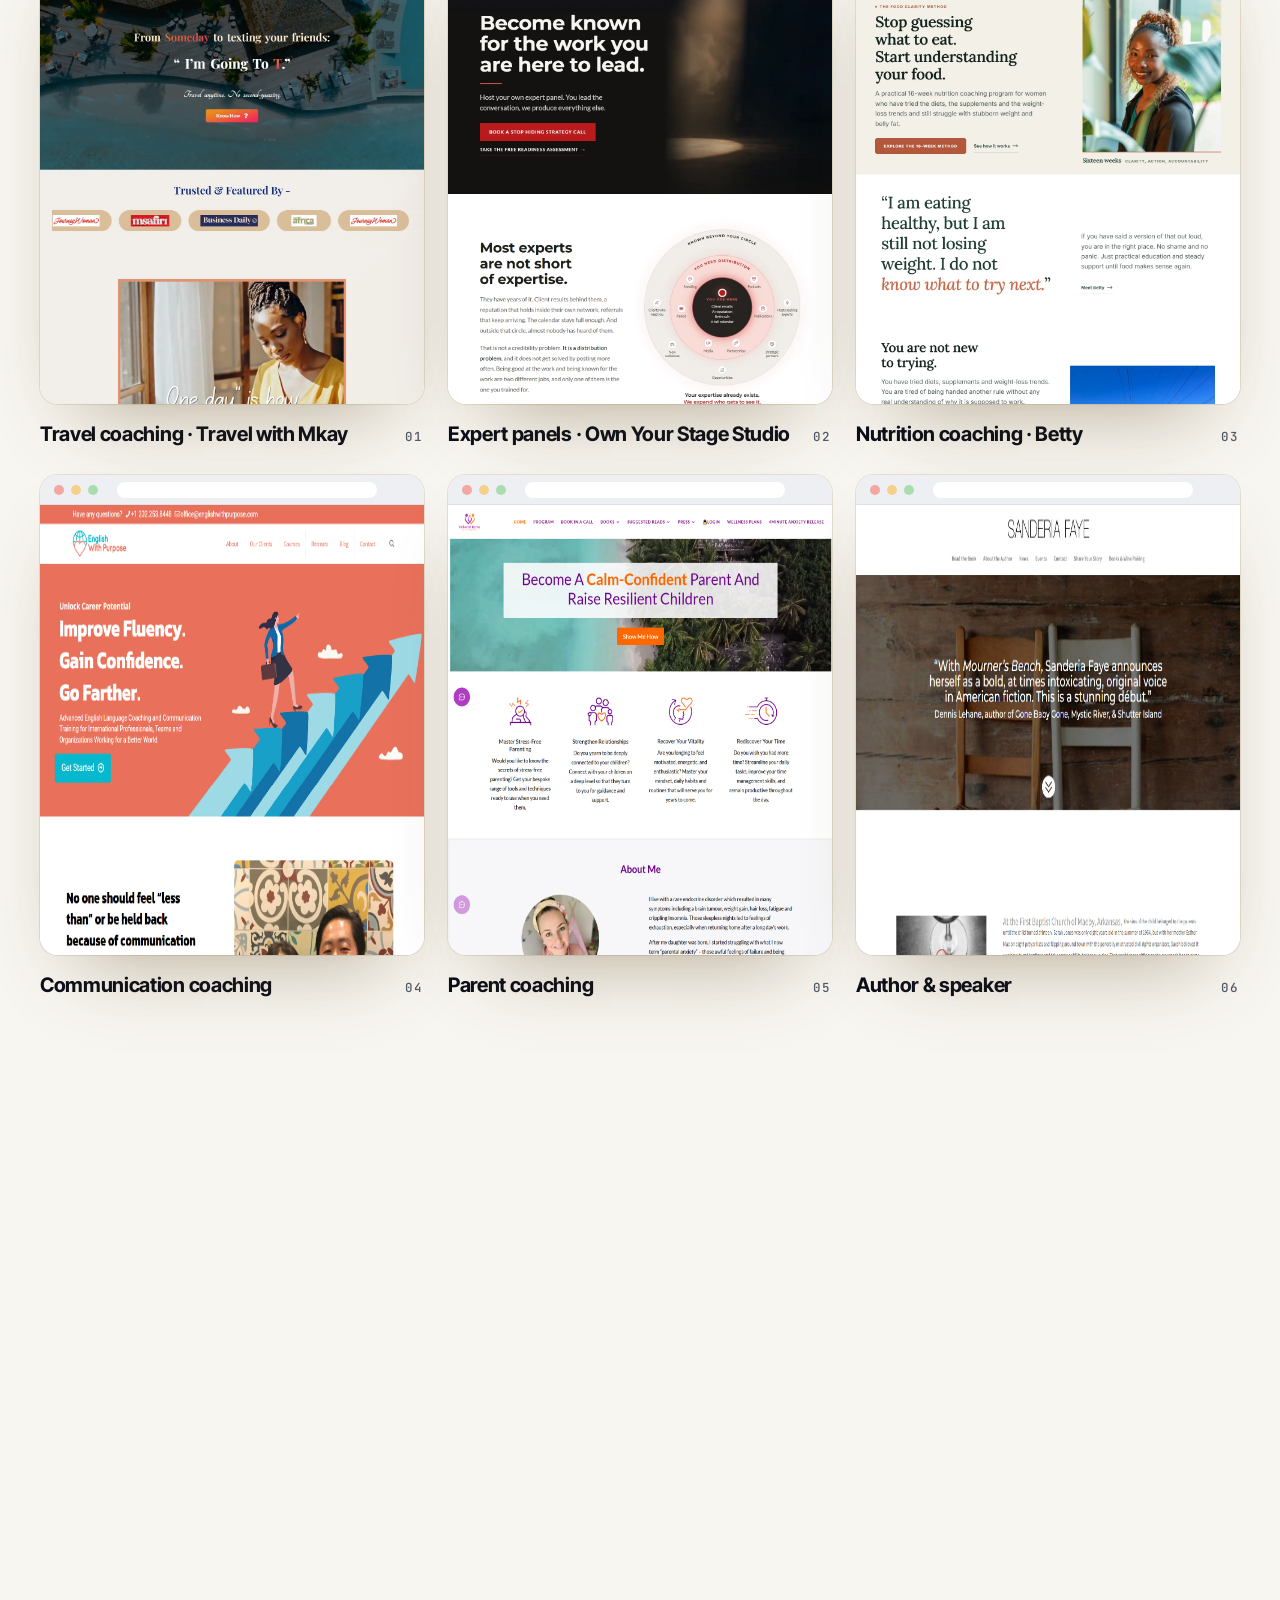
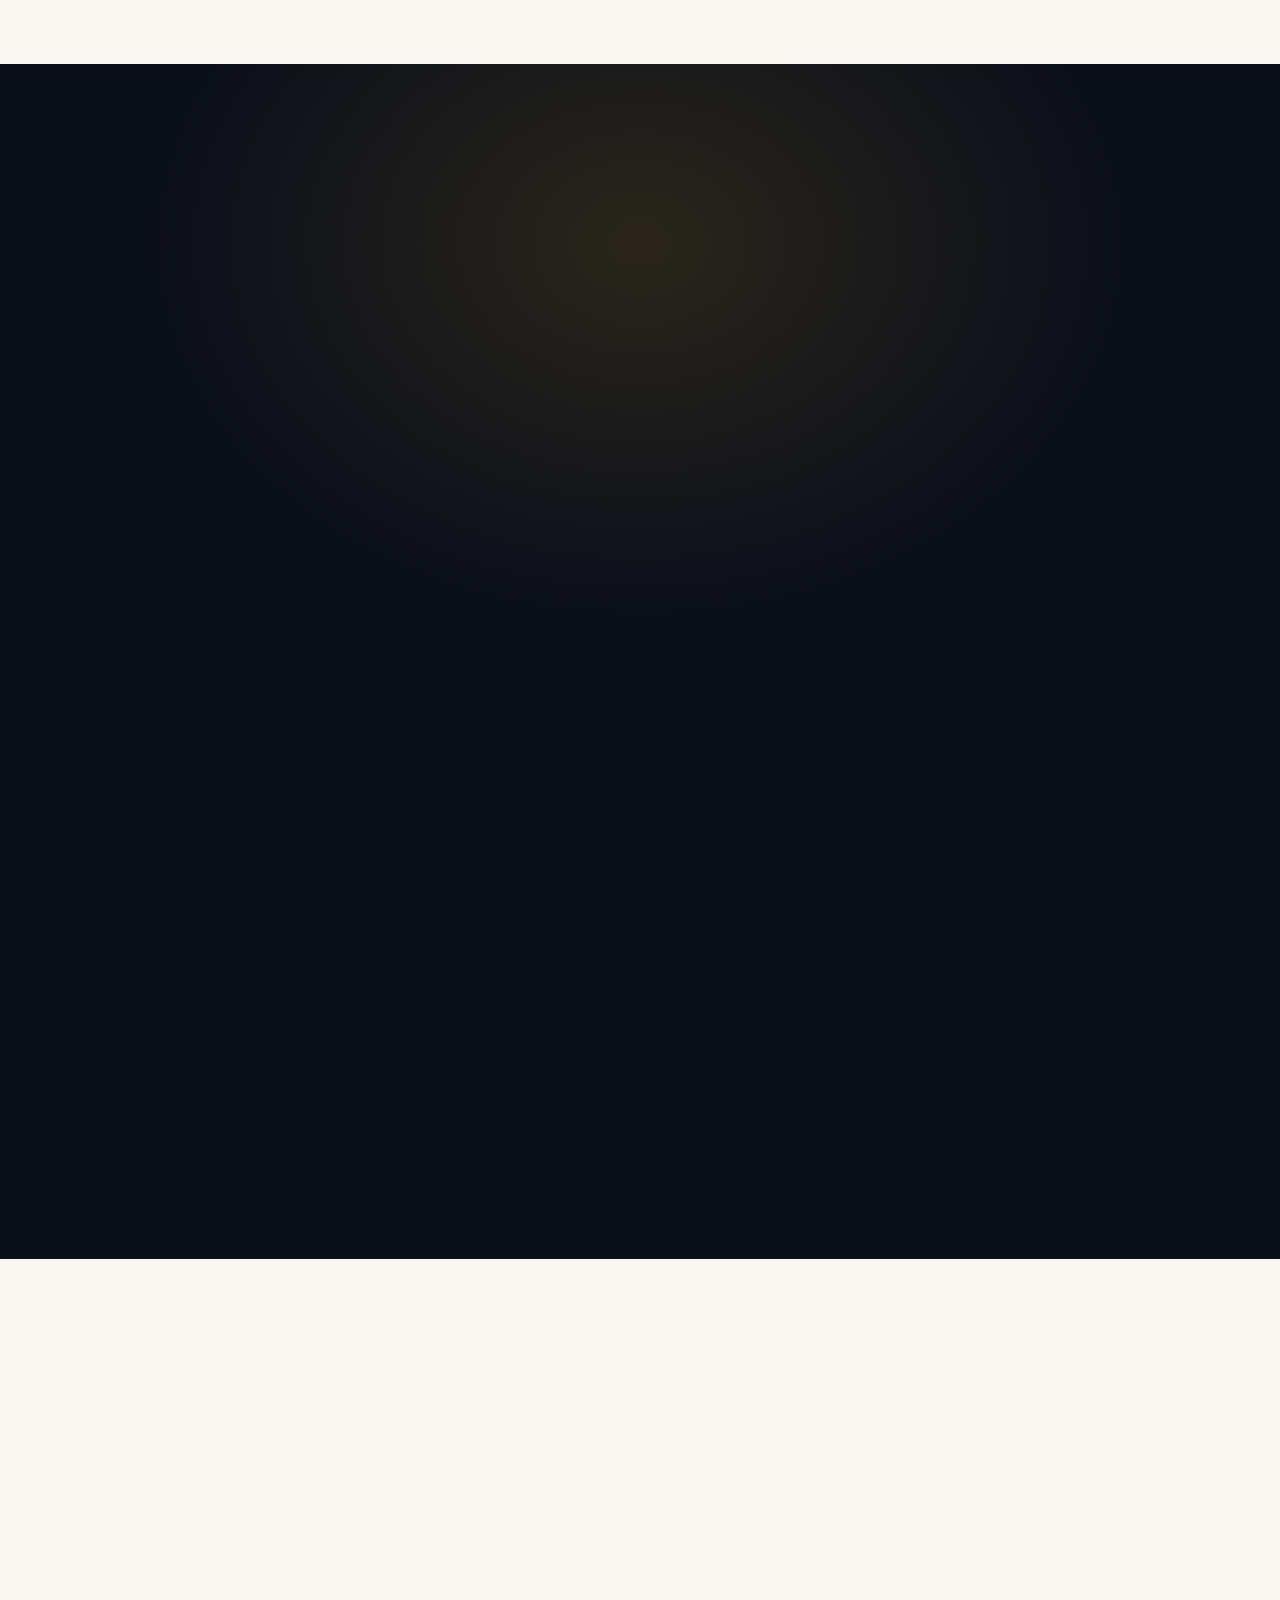
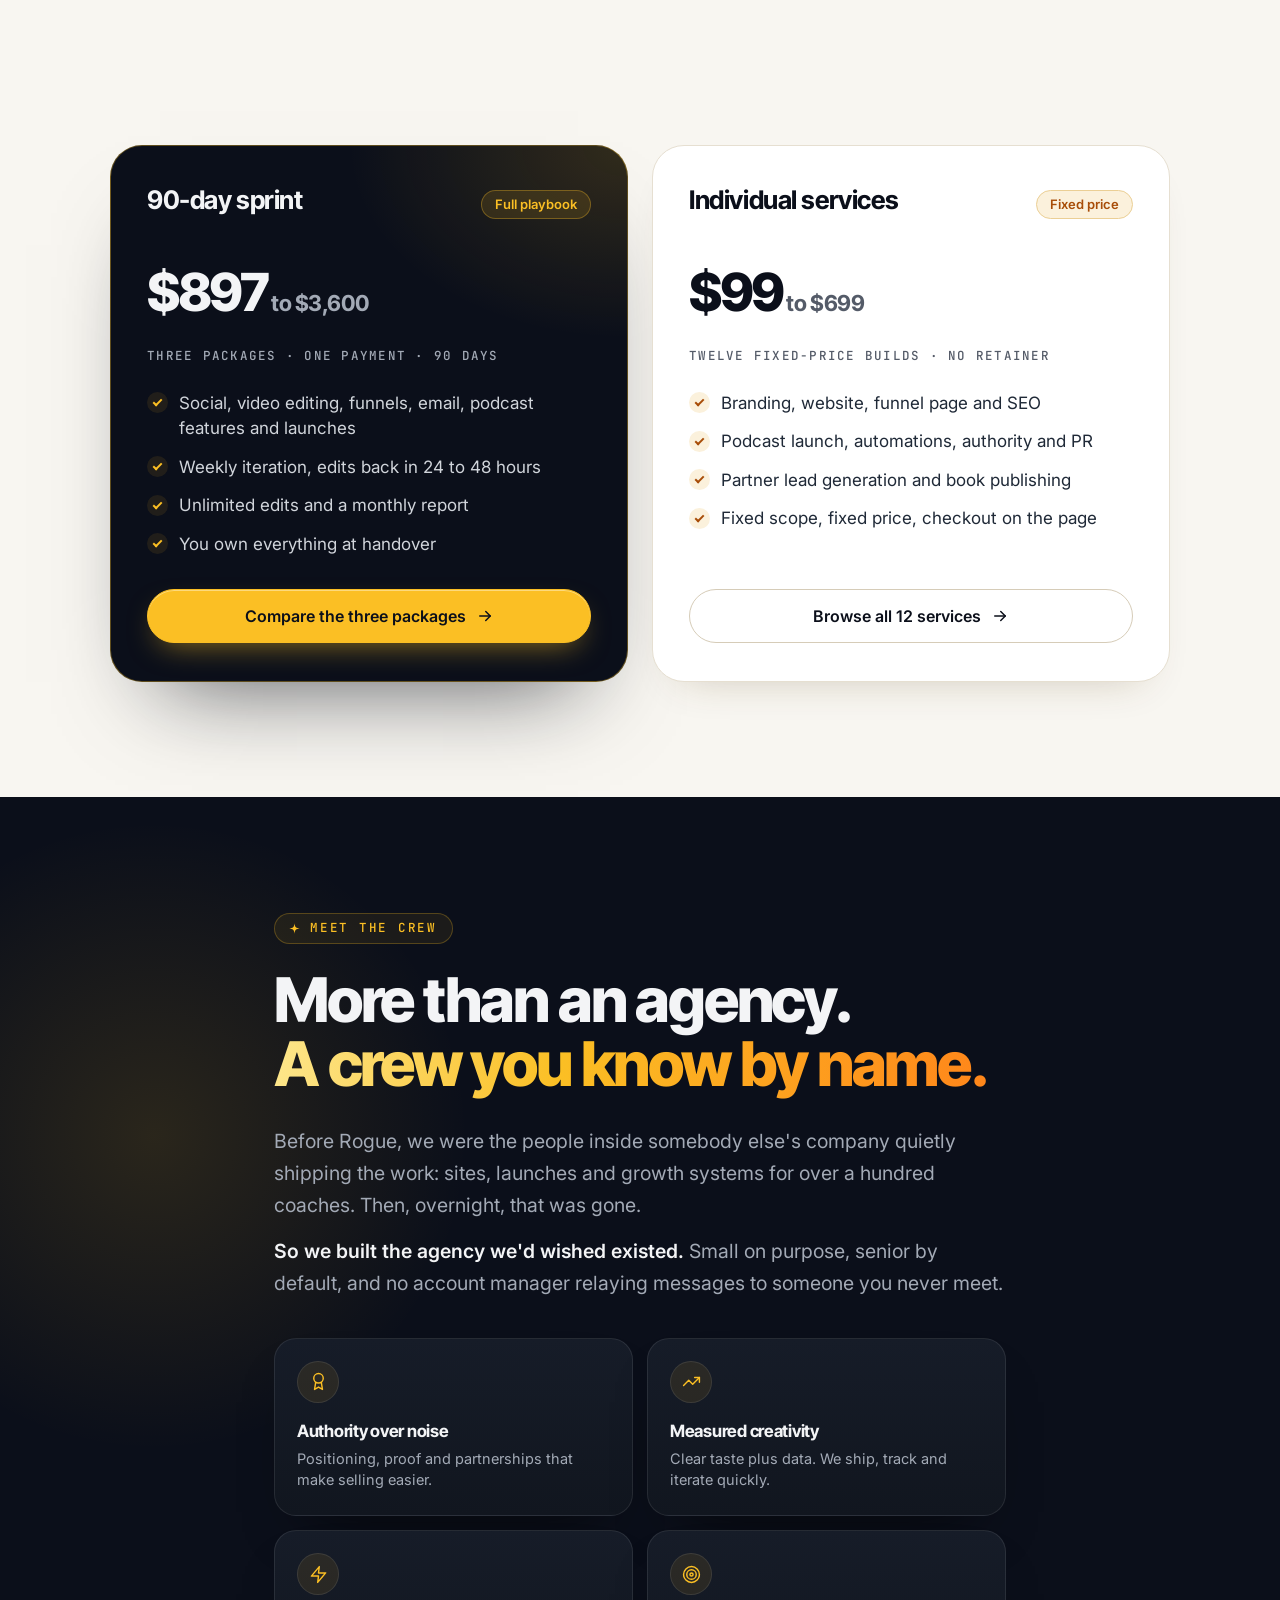
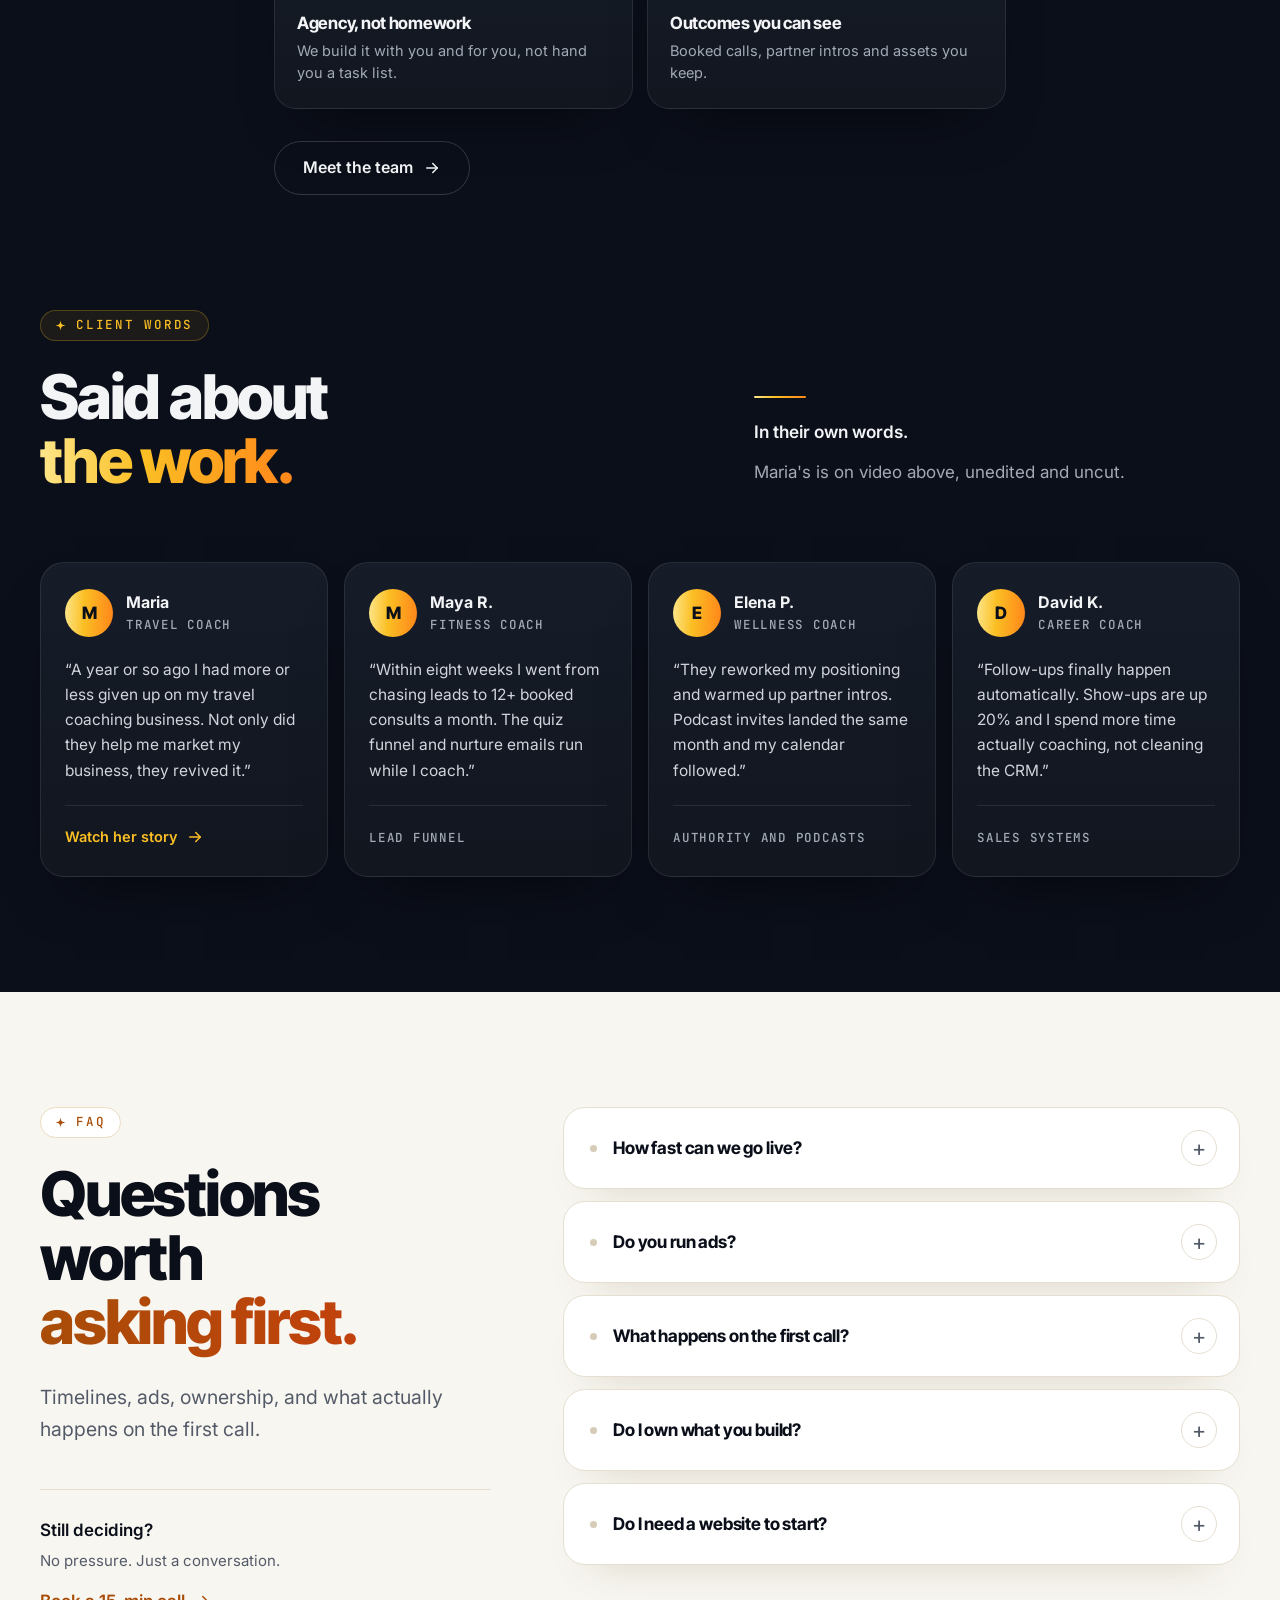
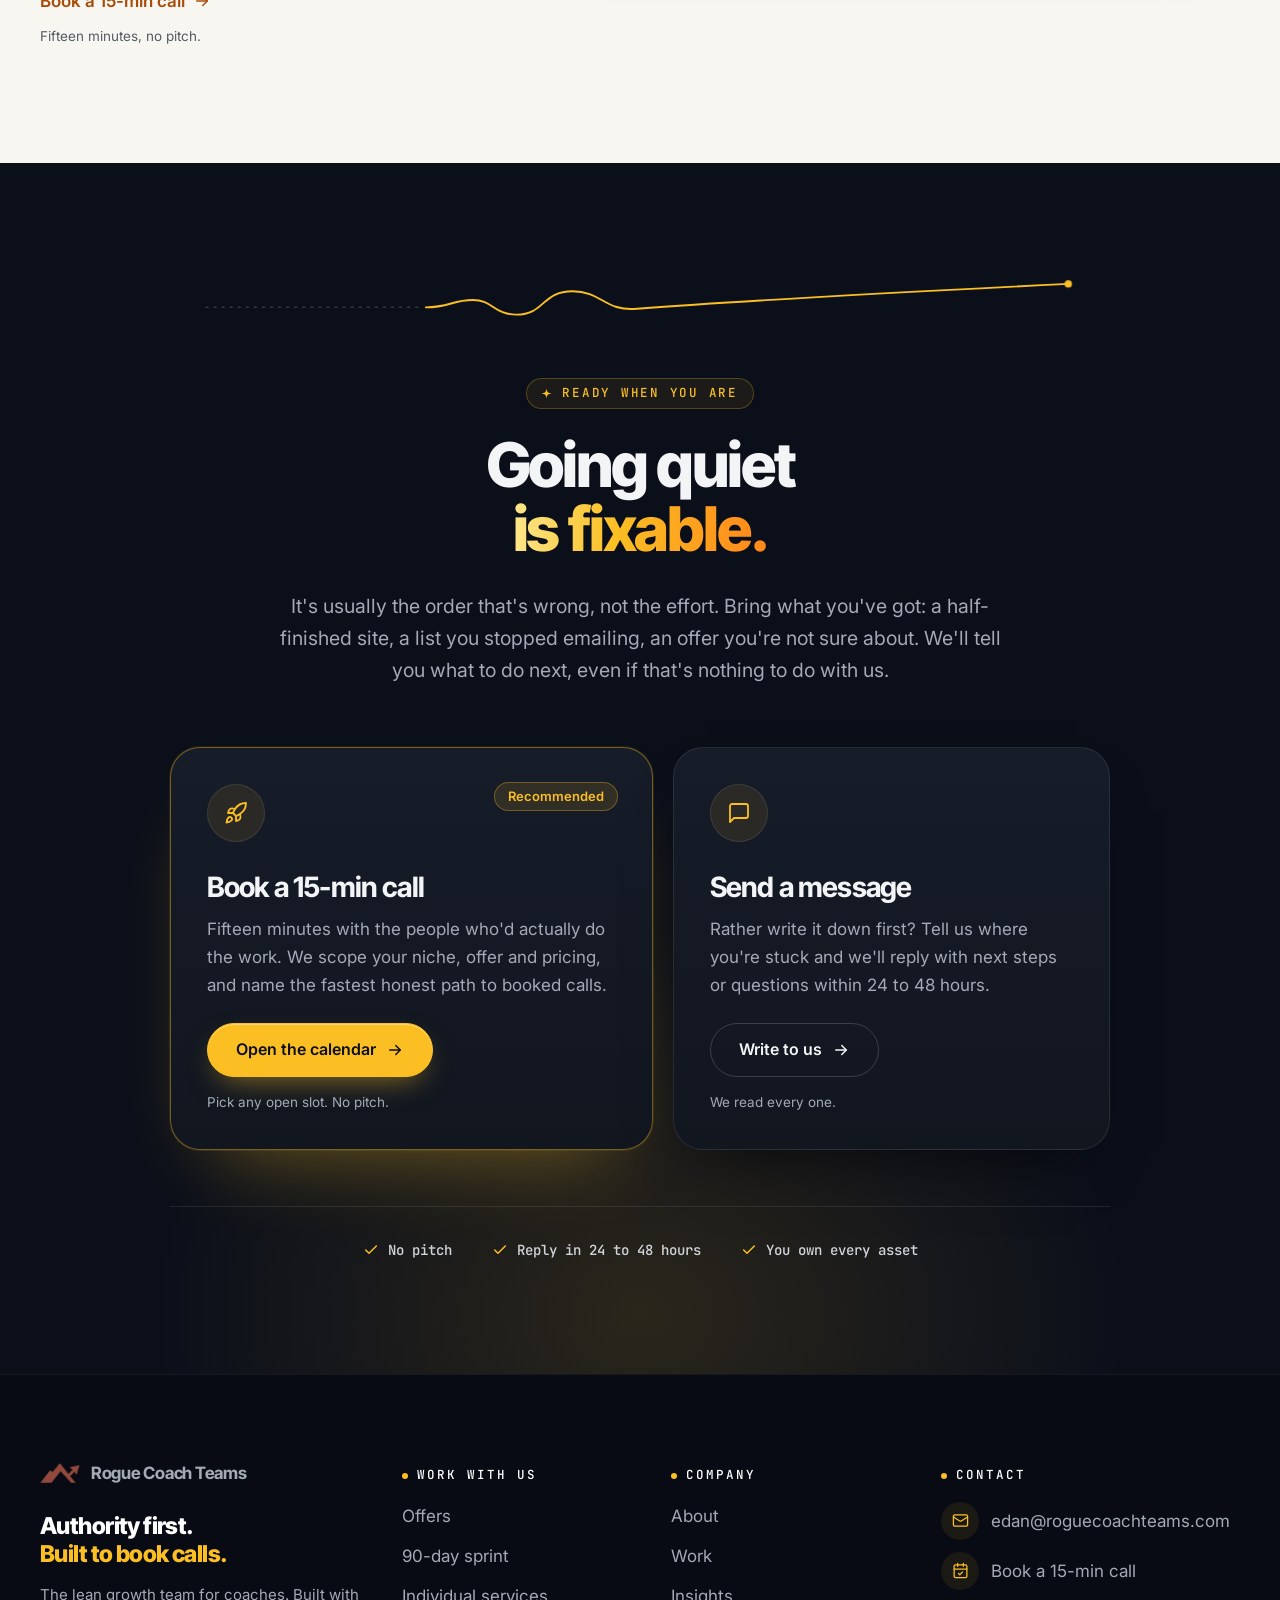
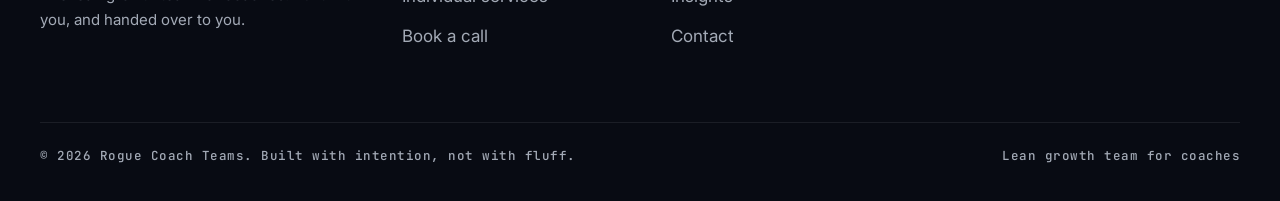
==== commit bd79c1dc: "Go live on WordPress at the existing slugs: WP packaging, static-page mu-plugin, migration script; e" ====
--- a/index.html
+++ b/index.html
@@ -721,7 +721,7 @@
       <div class="ftr__contact">
         <h4>Contact</h4>
         <ul>
-          <li><a href="mailto:website@roguecoachteams.com"><span class="ico"><svg class="i" aria-hidden="true"><use href="assets/icons.svg#mail"/></svg></span>website@roguecoachteams.com</a></li>
+          <li><a href="mailto:edan@roguecoachteams.com"><span class="ico"><svg class="i" aria-hidden="true"><use href="assets/icons.svg#mail"/></svg></span>edan@roguecoachteams.com</a></li>
           <li><a href="https://calendly.com/roguecoachteams/rebel-strategy-call"><span class="ico"><svg class="i" aria-hidden="true"><use href="assets/icons.svg#calendar"/></svg></span>Book a 15-min call</a></li>
         </ul>
       </div>
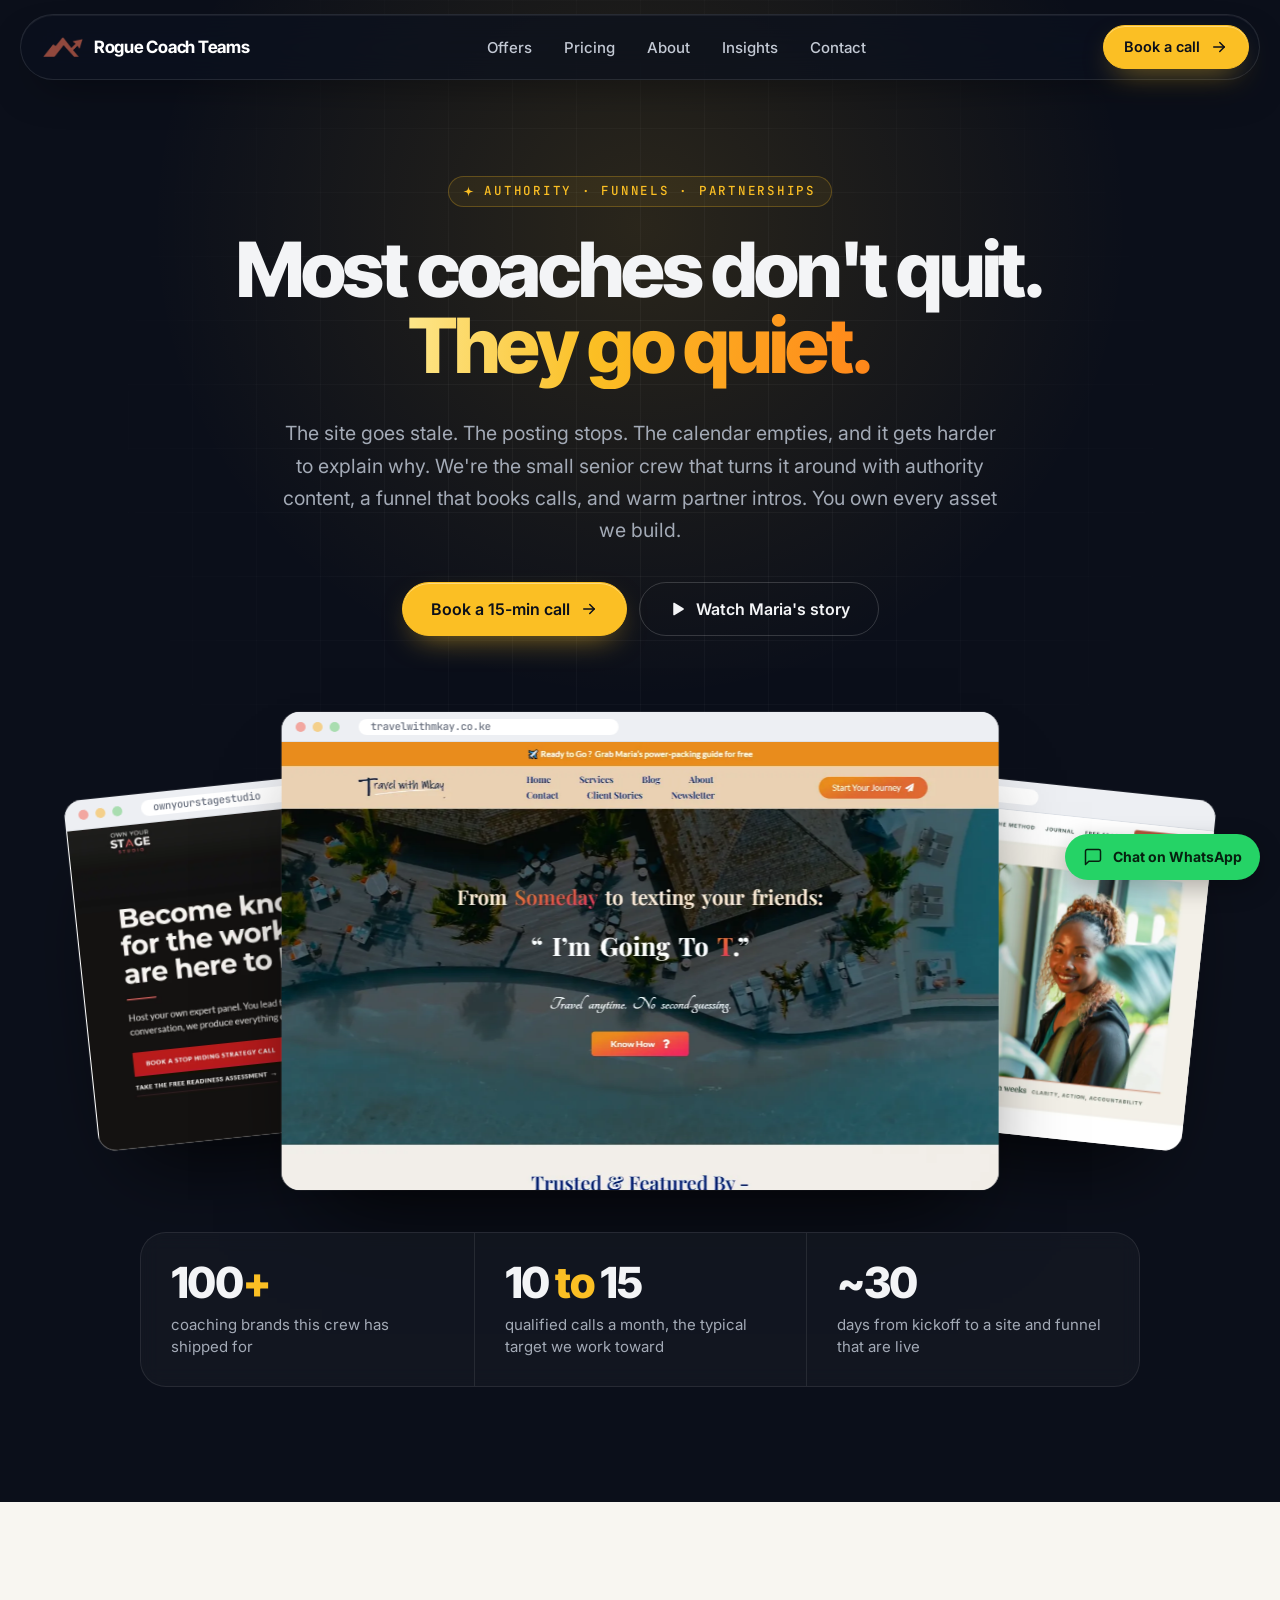
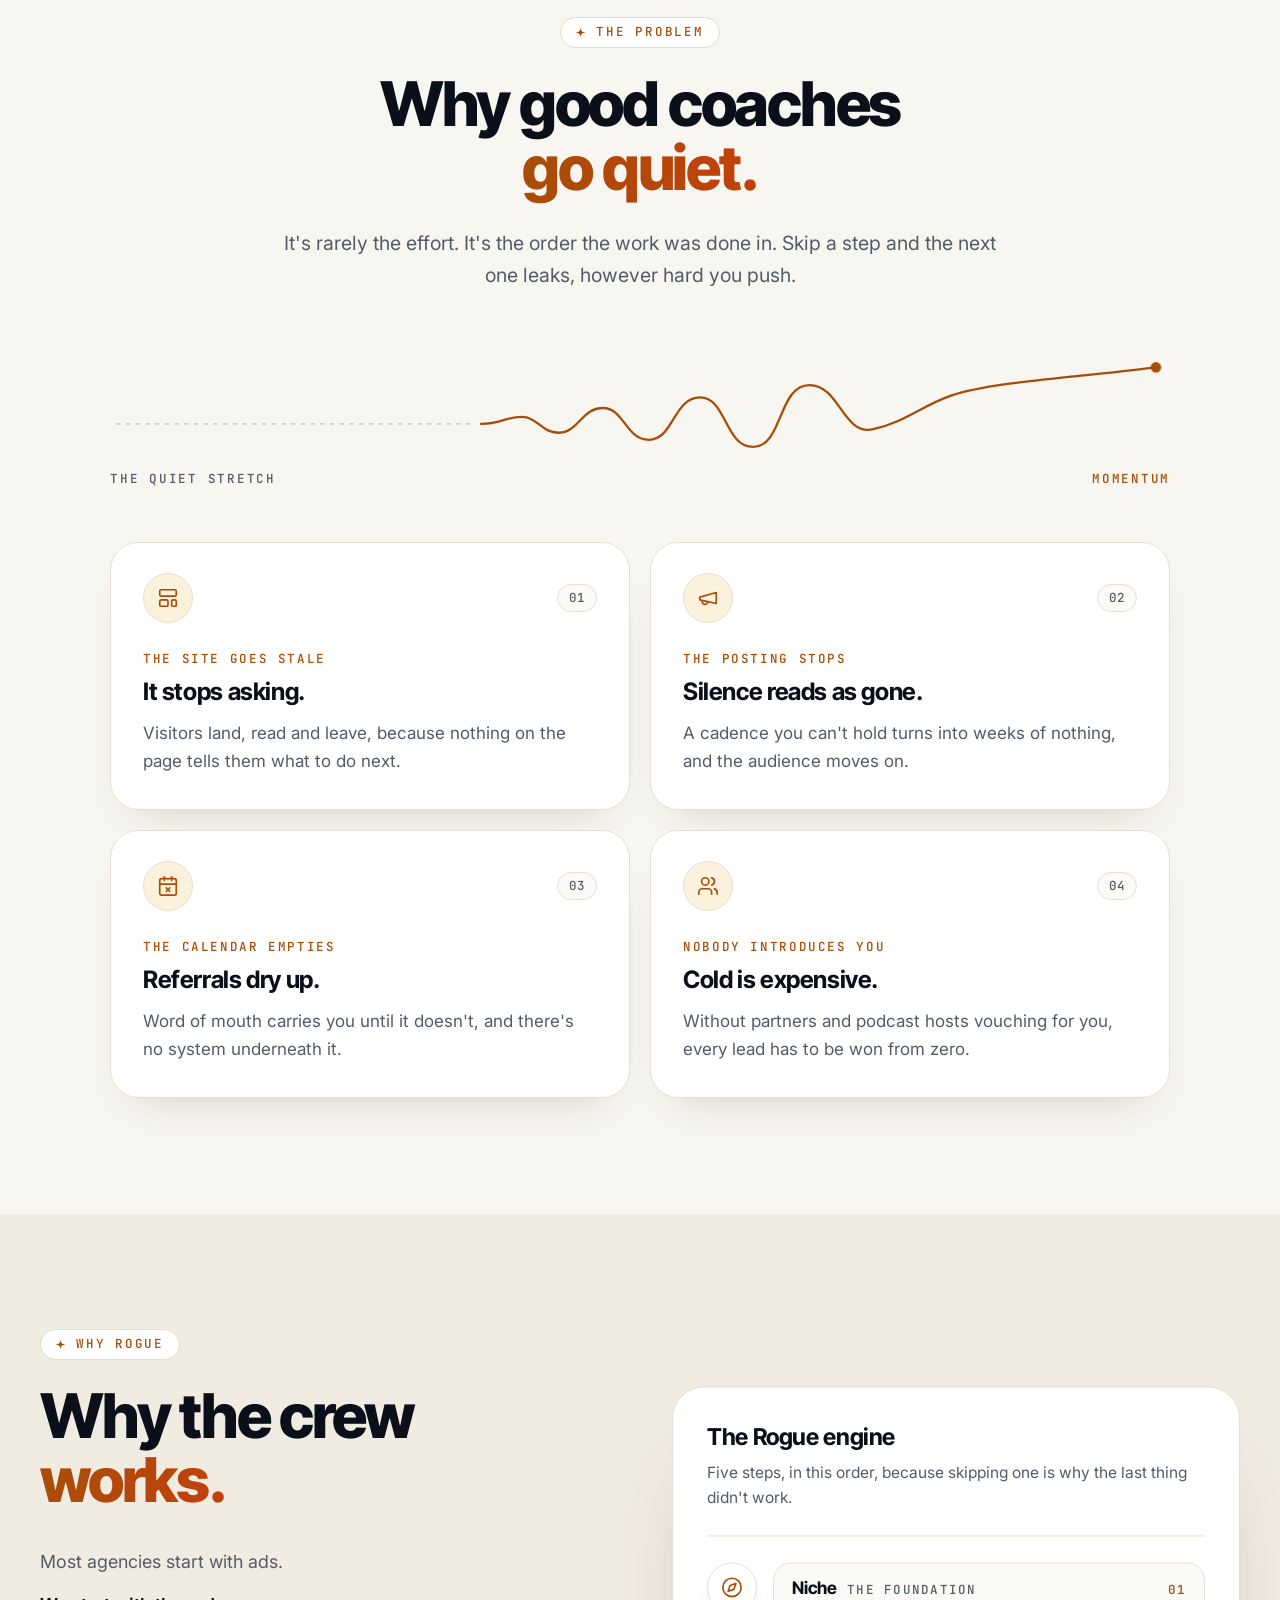
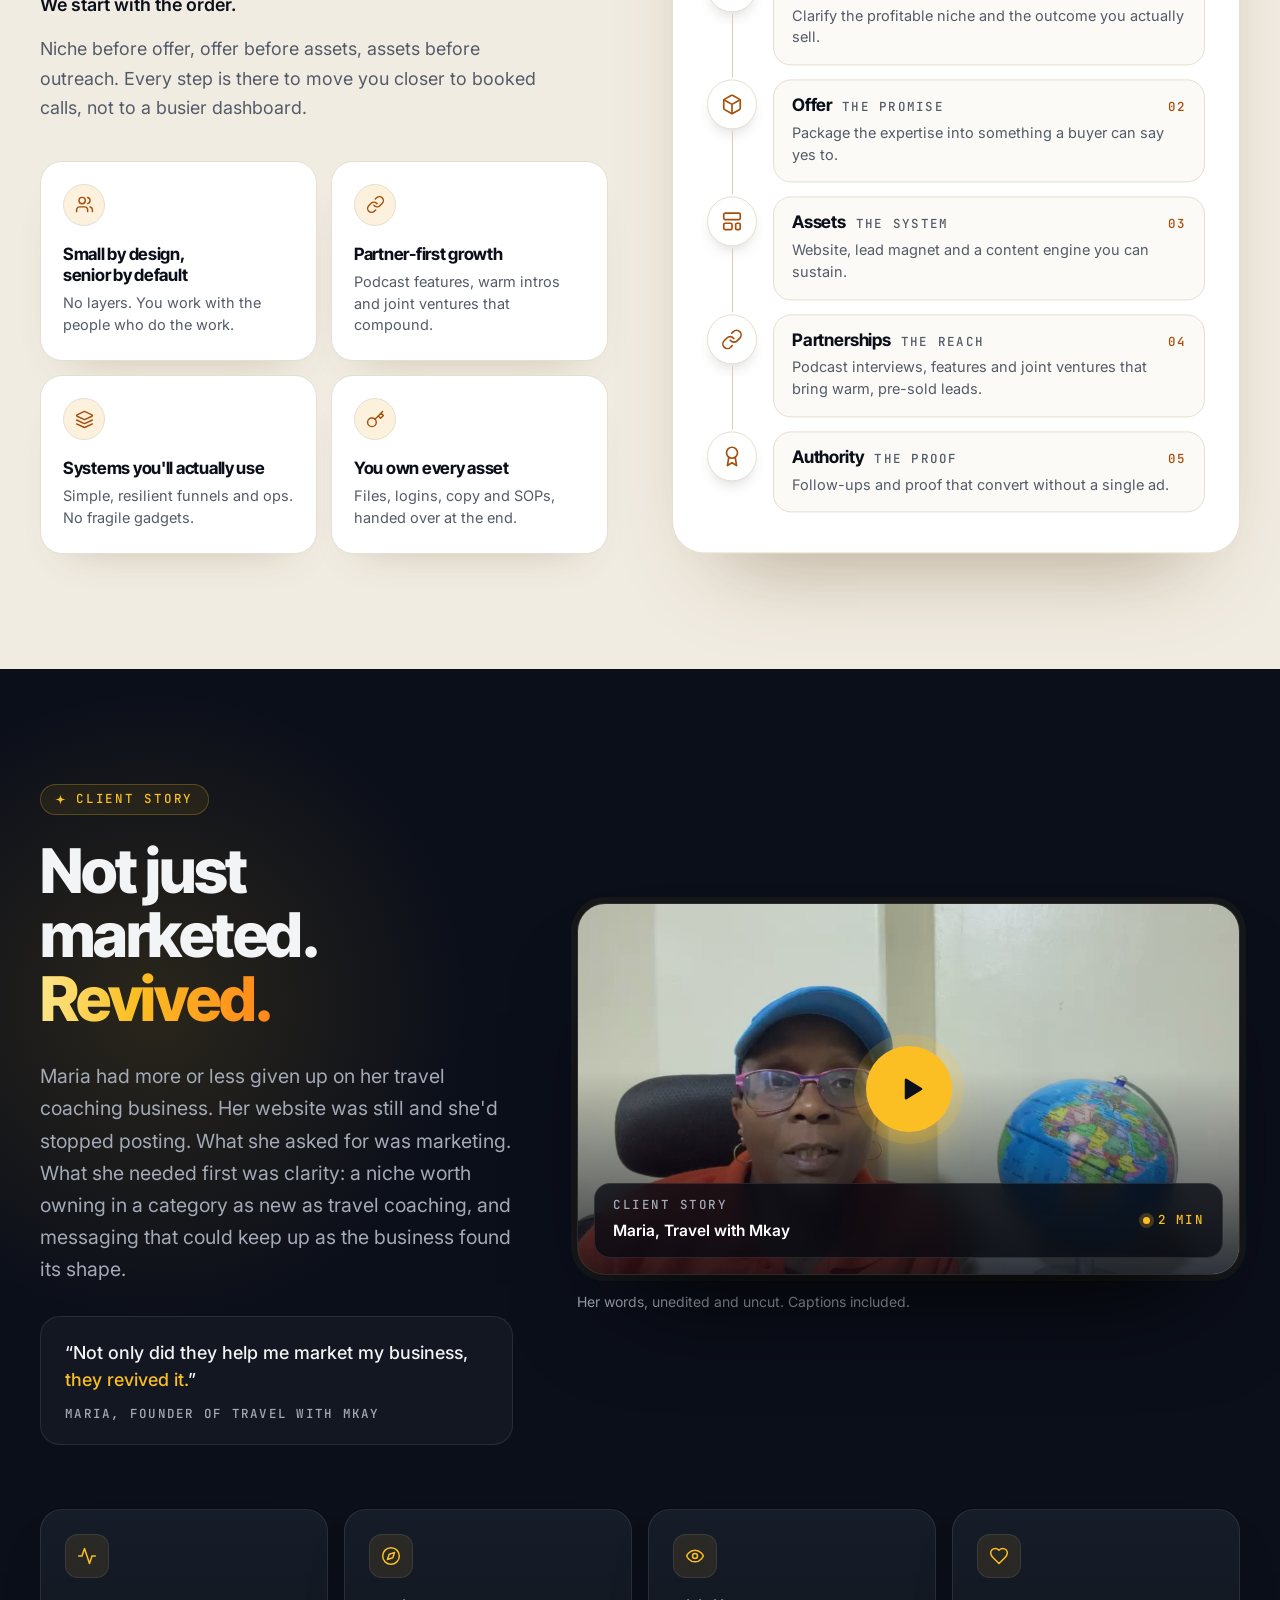
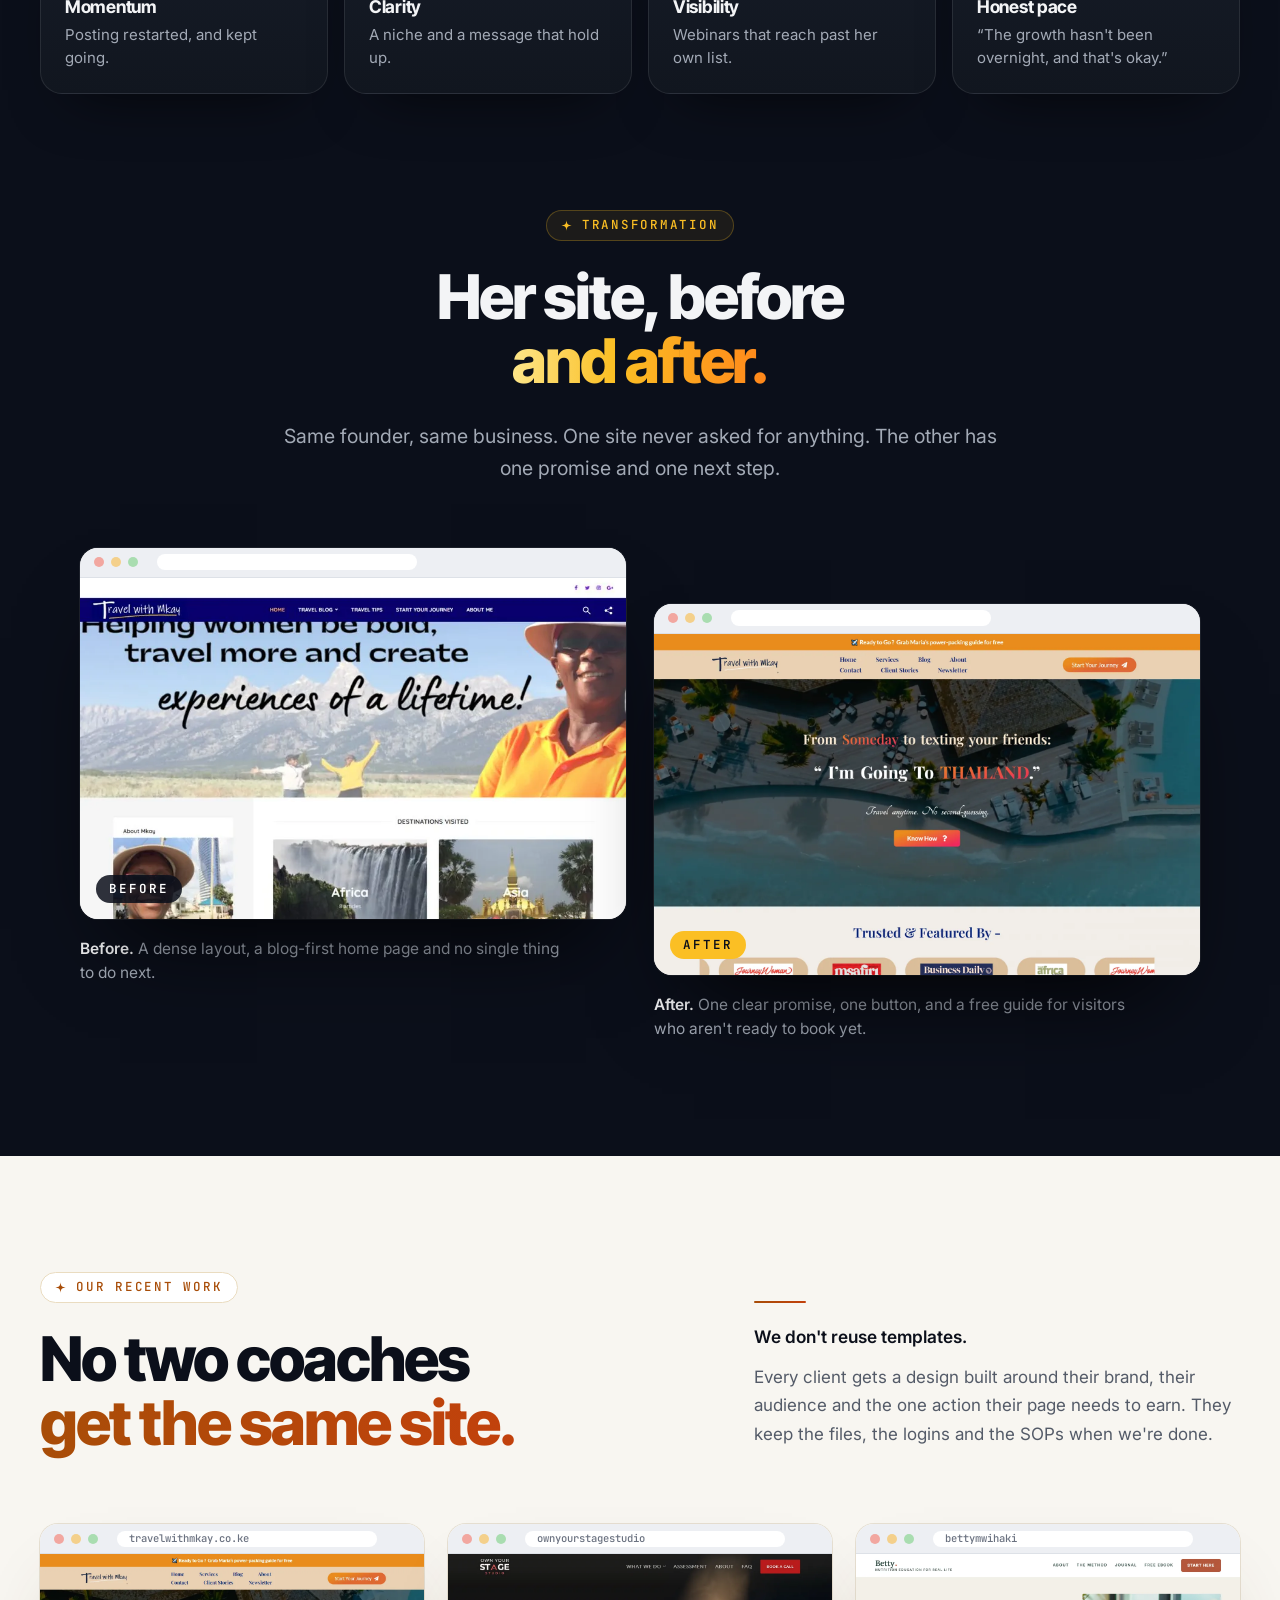
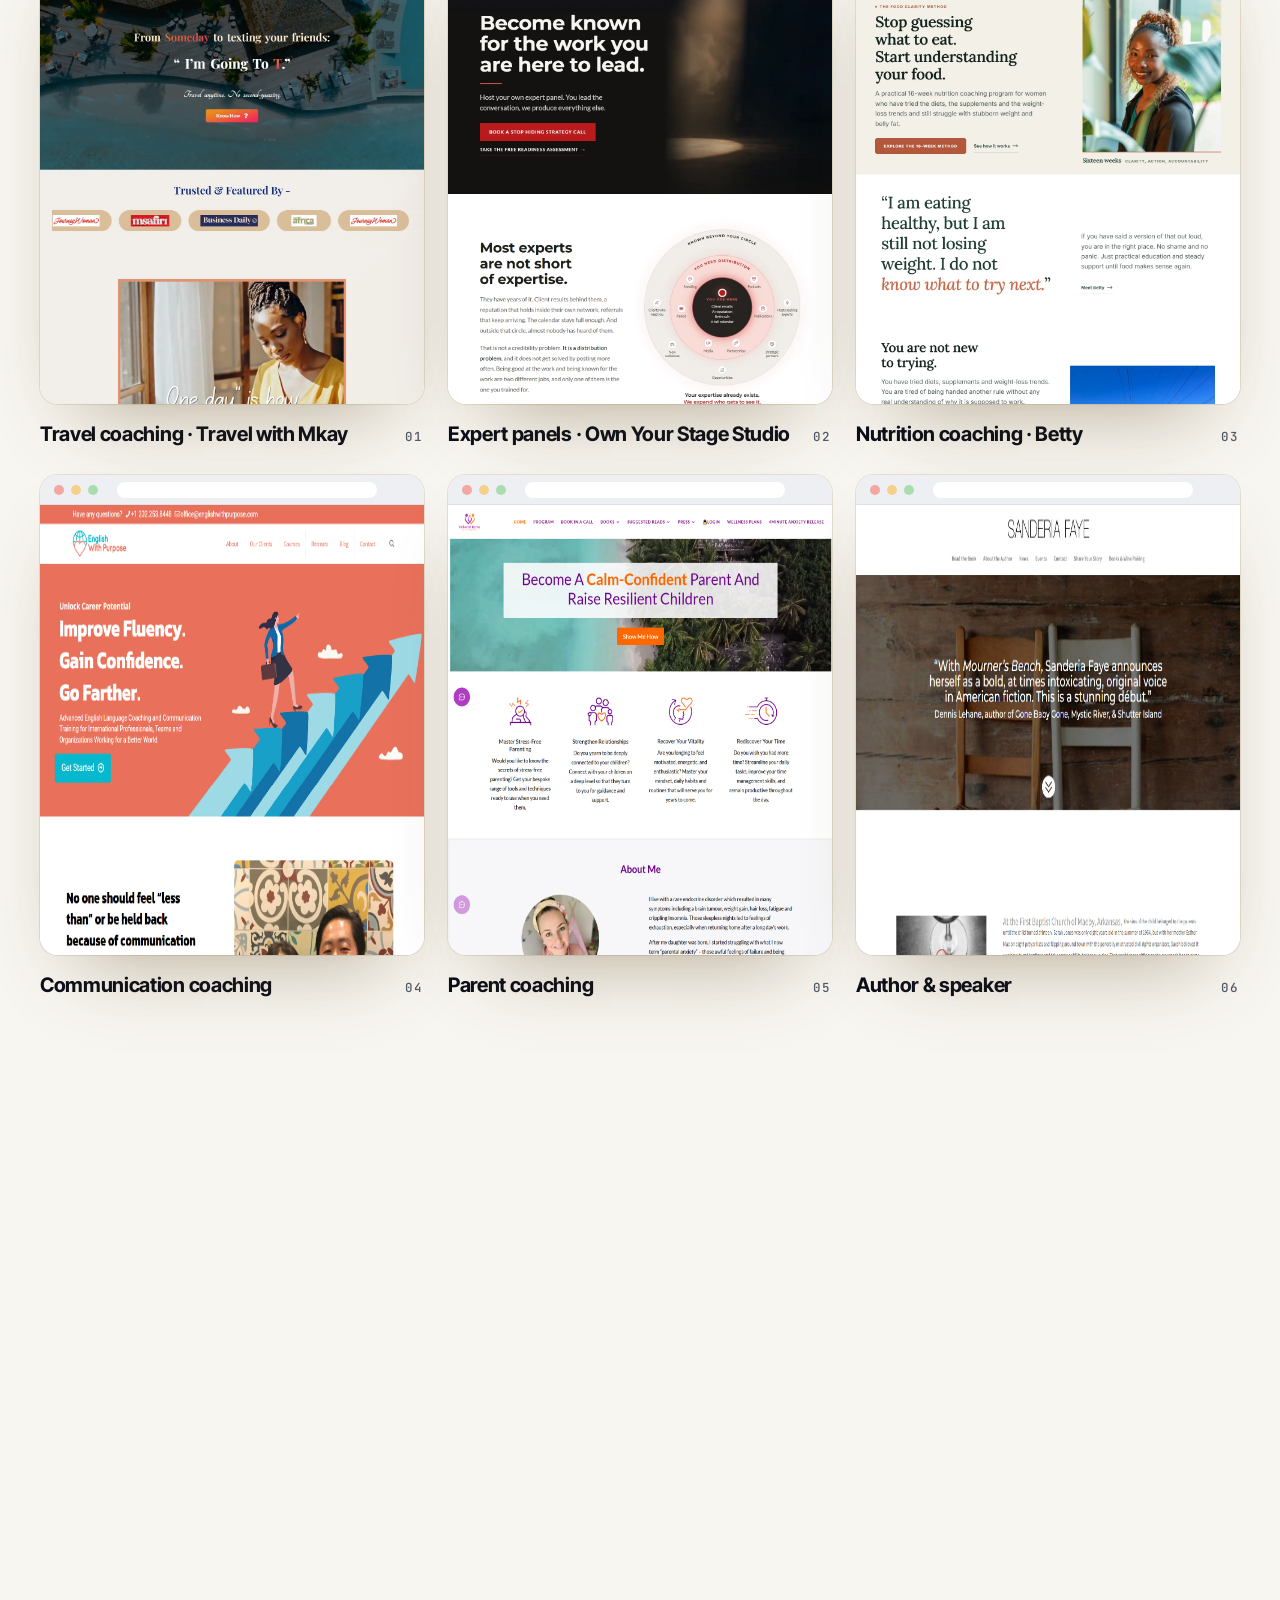
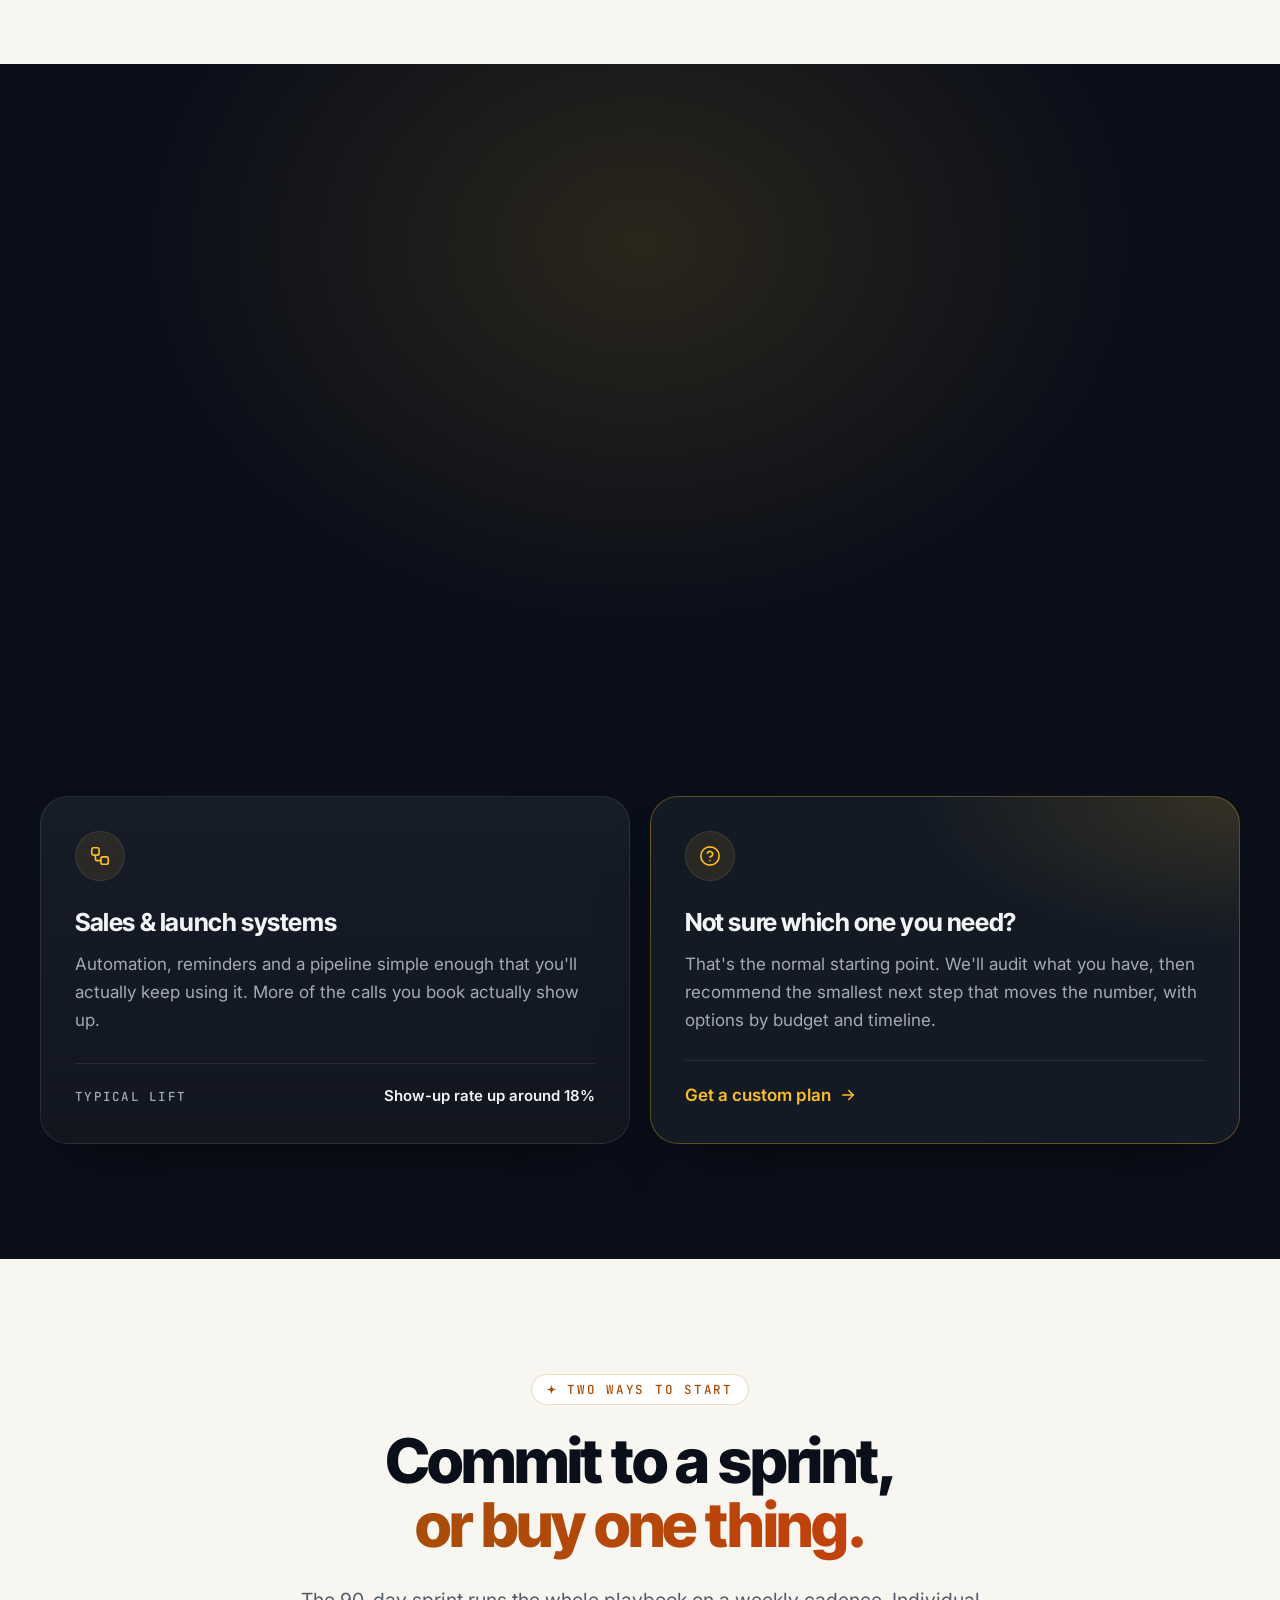
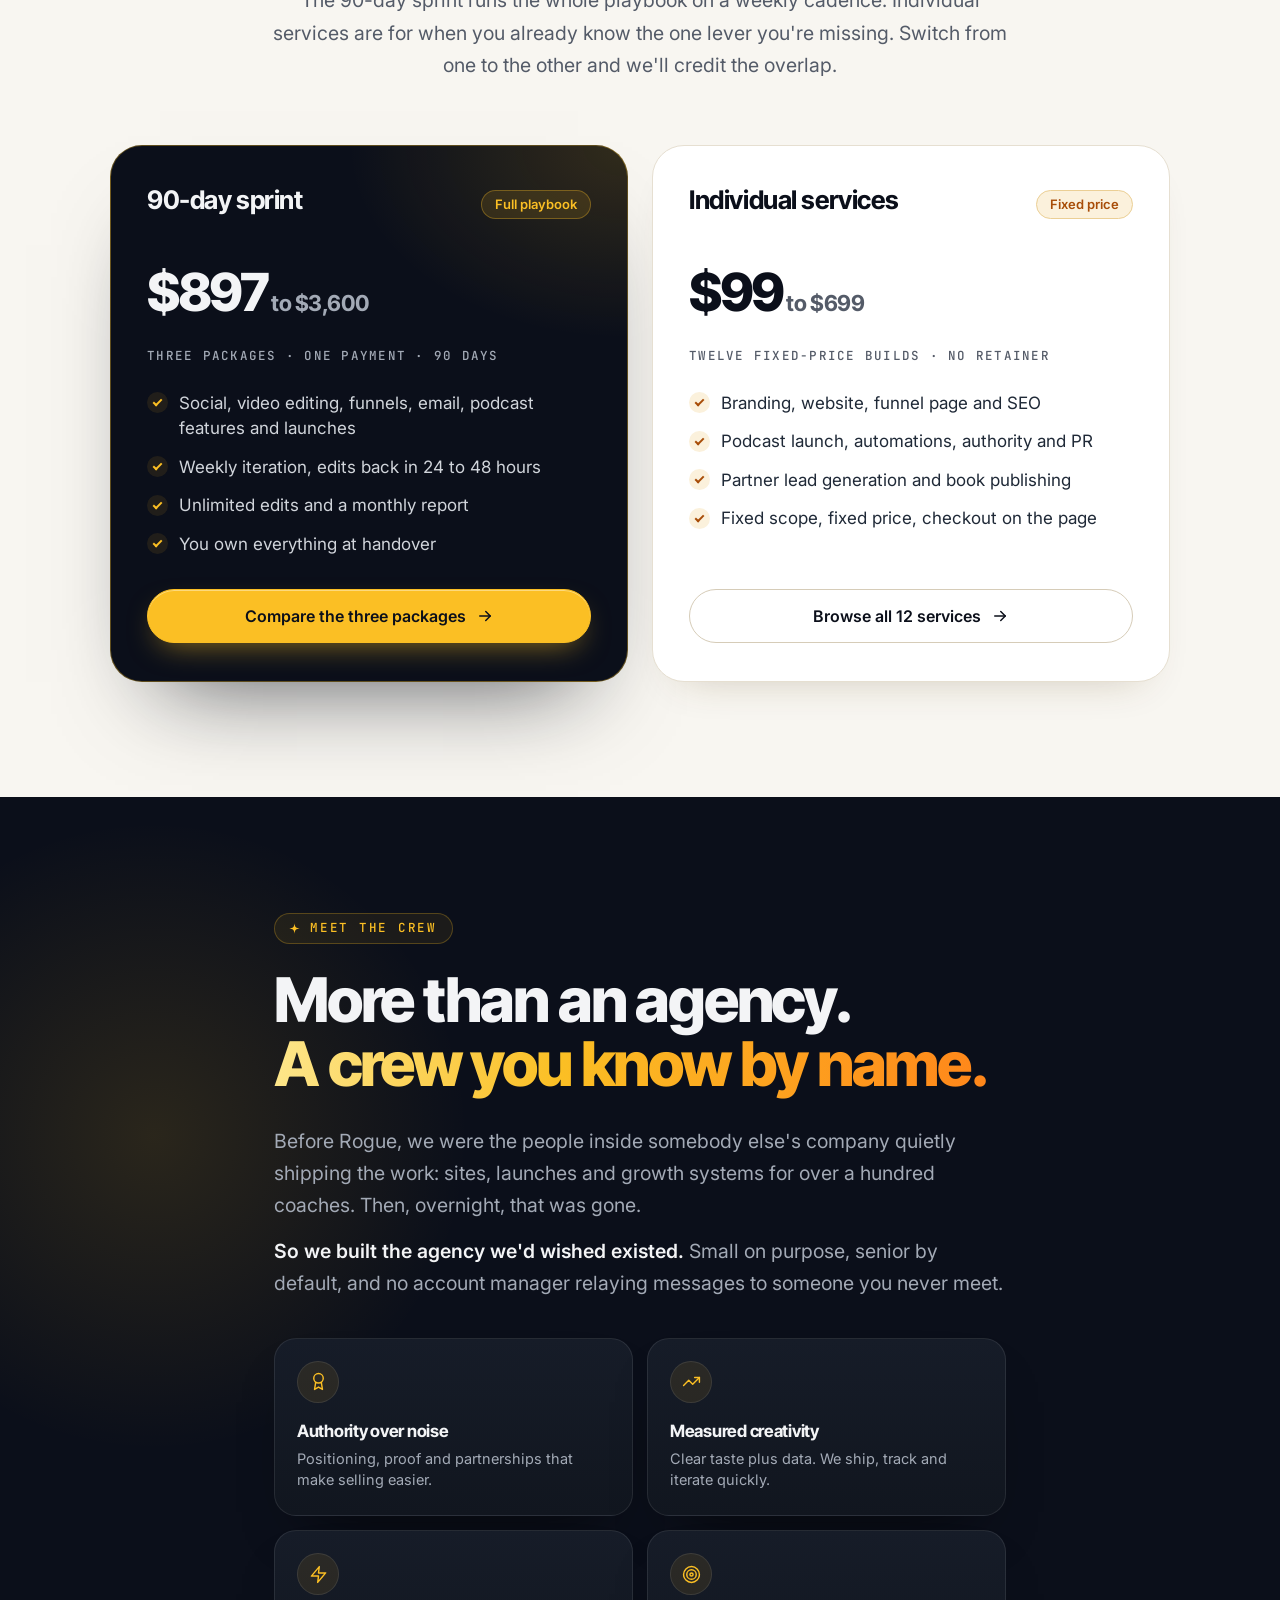
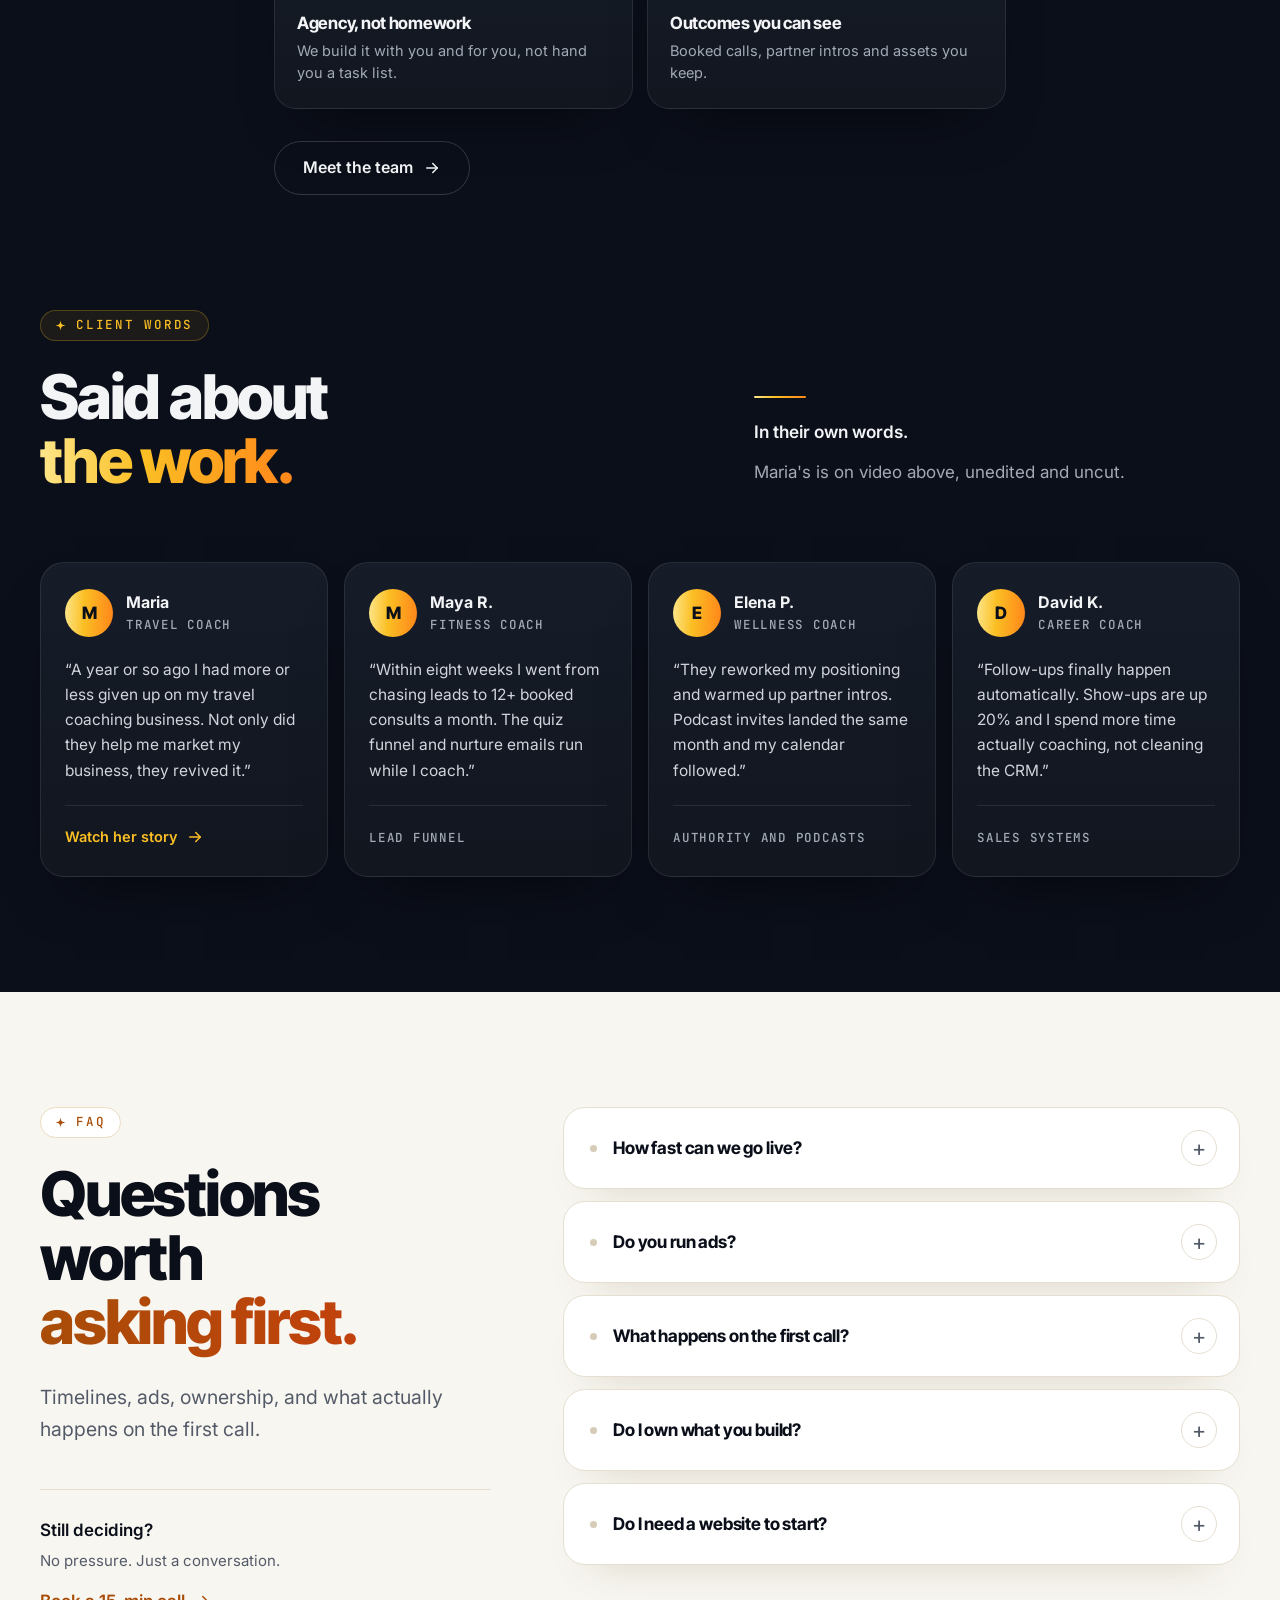
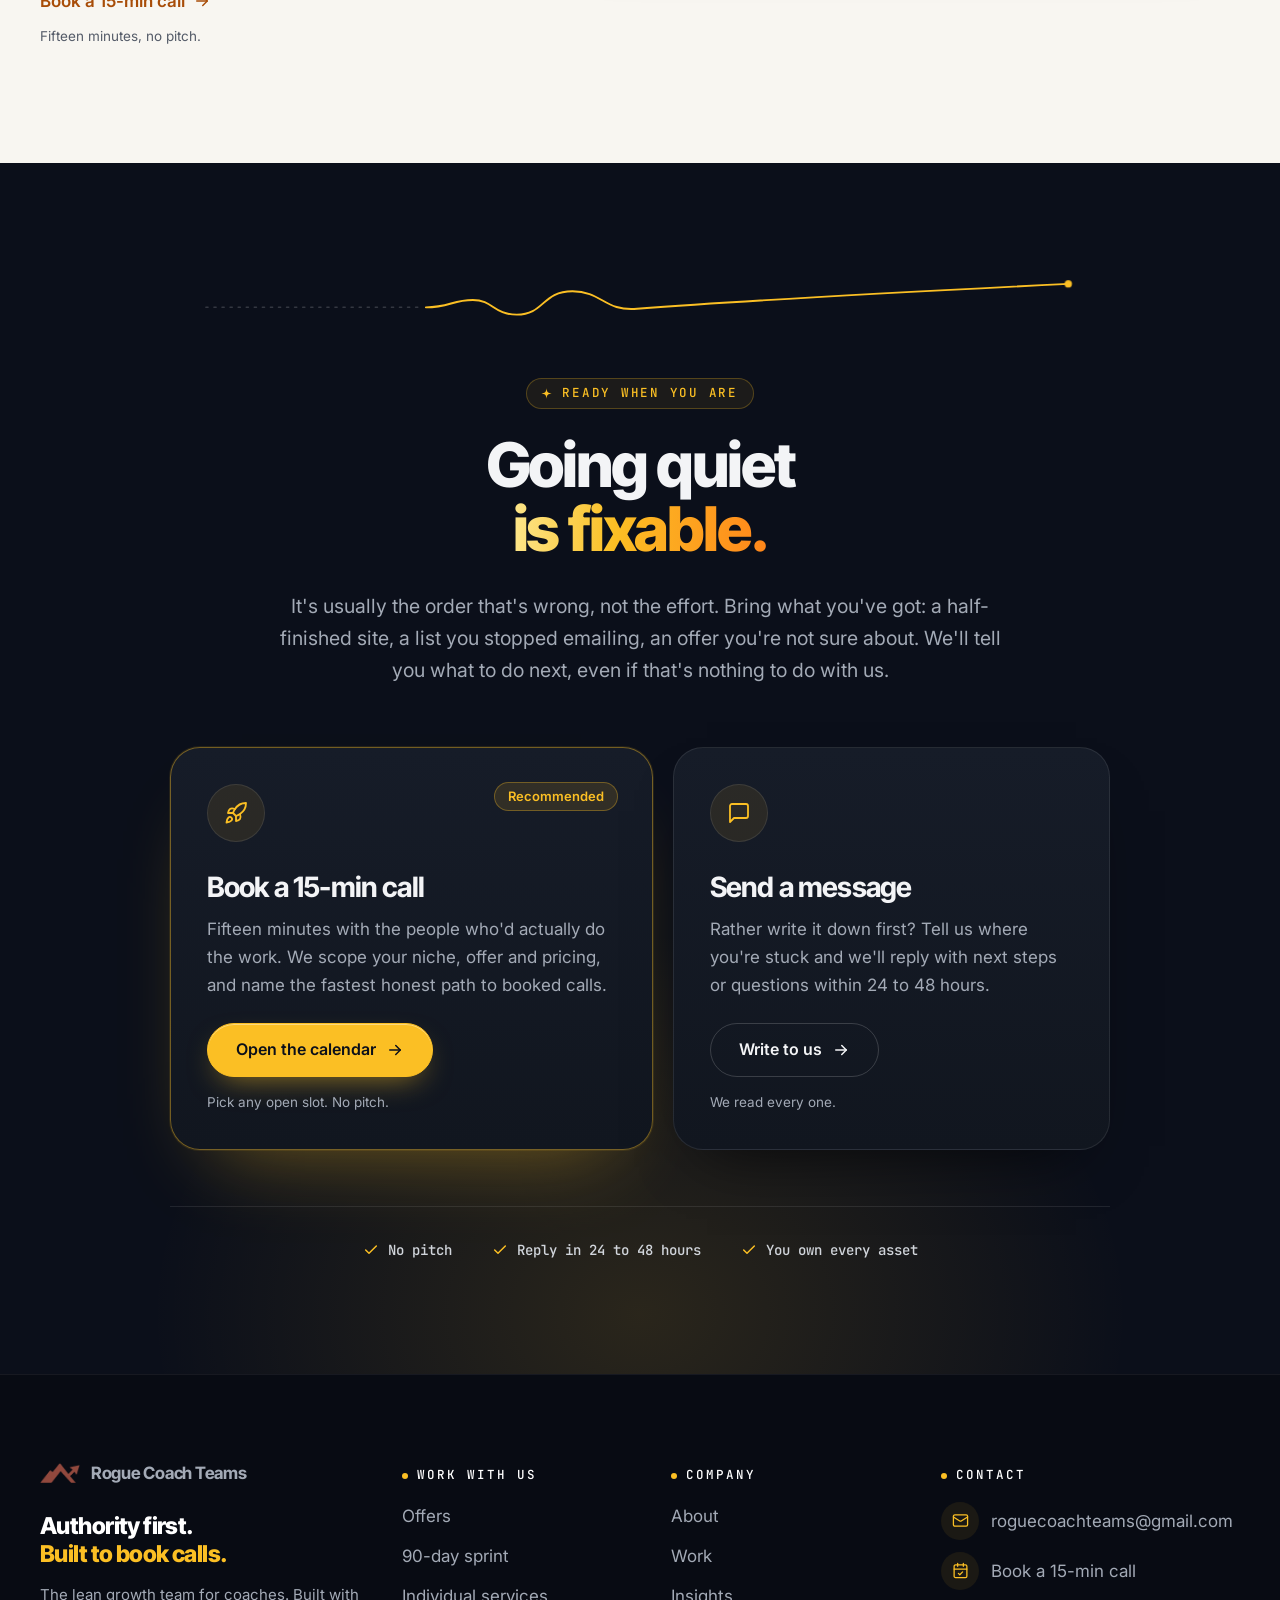
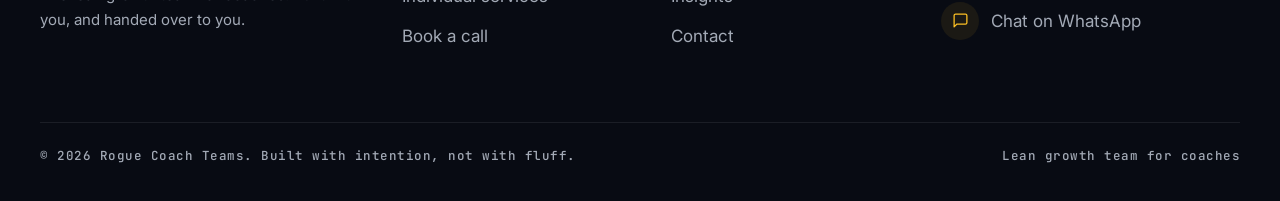
==== commit b9403a45: "Contact email back to roguecoachteams@gmail.com, WhatsApp +1 320 291 1634, PayPal buttons restored a" ====
--- a/index.html
+++ b/index.html
@@ -721,8 +721,9 @@
       <div class="ftr__contact">
         <h4>Contact</h4>
         <ul>
-          <li><a href="mailto:edan@roguecoachteams.com"><span class="ico"><svg class="i" aria-hidden="true"><use href="assets/icons.svg#mail"/></svg></span>edan@roguecoachteams.com</a></li>
+          <li><a href="mailto:roguecoachteams@gmail.com"><span class="ico"><svg class="i" aria-hidden="true"><use href="assets/icons.svg#mail"/></svg></span>roguecoachteams@gmail.com</a></li>
           <li><a href="https://calendly.com/roguecoachteams/rebel-strategy-call"><span class="ico"><svg class="i" aria-hidden="true"><use href="assets/icons.svg#calendar"/></svg></span>Book a 15-min call</a></li>
+          <li><a href="https://wa.me/13202911634"><span class="ico"><svg class="i" aria-hidden="true"><use href="assets/icons.svg#message"/></svg></span>Chat on WhatsApp</a></li>
         </ul>
       </div>
     </div>
@@ -734,6 +735,7 @@
 </footer>
 
 
+<a class="wa" href="https://wa.me/13202911634?text=Hi%20Rogue%20Coach%20Teams" target="_blank" rel="noopener" aria-label="Chat with us on WhatsApp"><svg class="i" aria-hidden="true"><use href="assets/icons.svg#message"/></svg><span>Chat on WhatsApp</span></a>
 <script src="assets/js/site.js"></script>
 <!-- /@footer -->
 </body>
